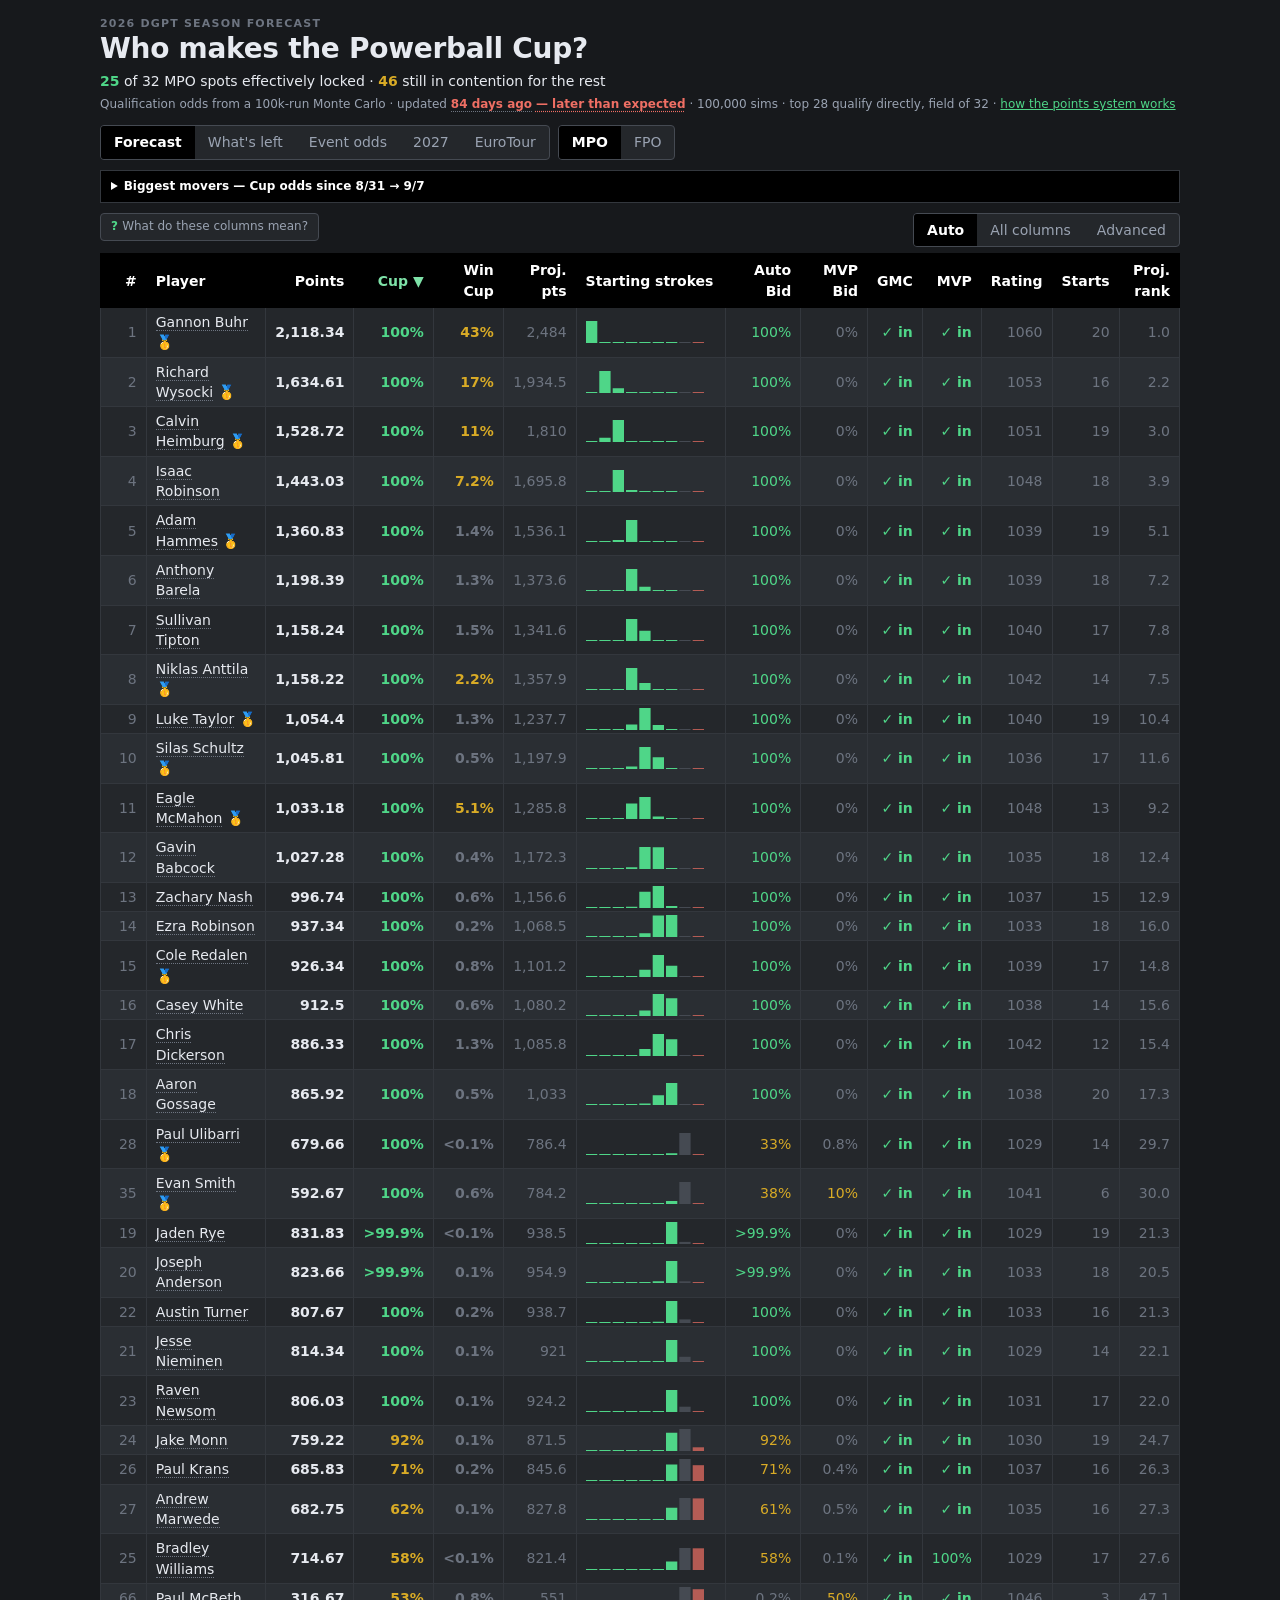
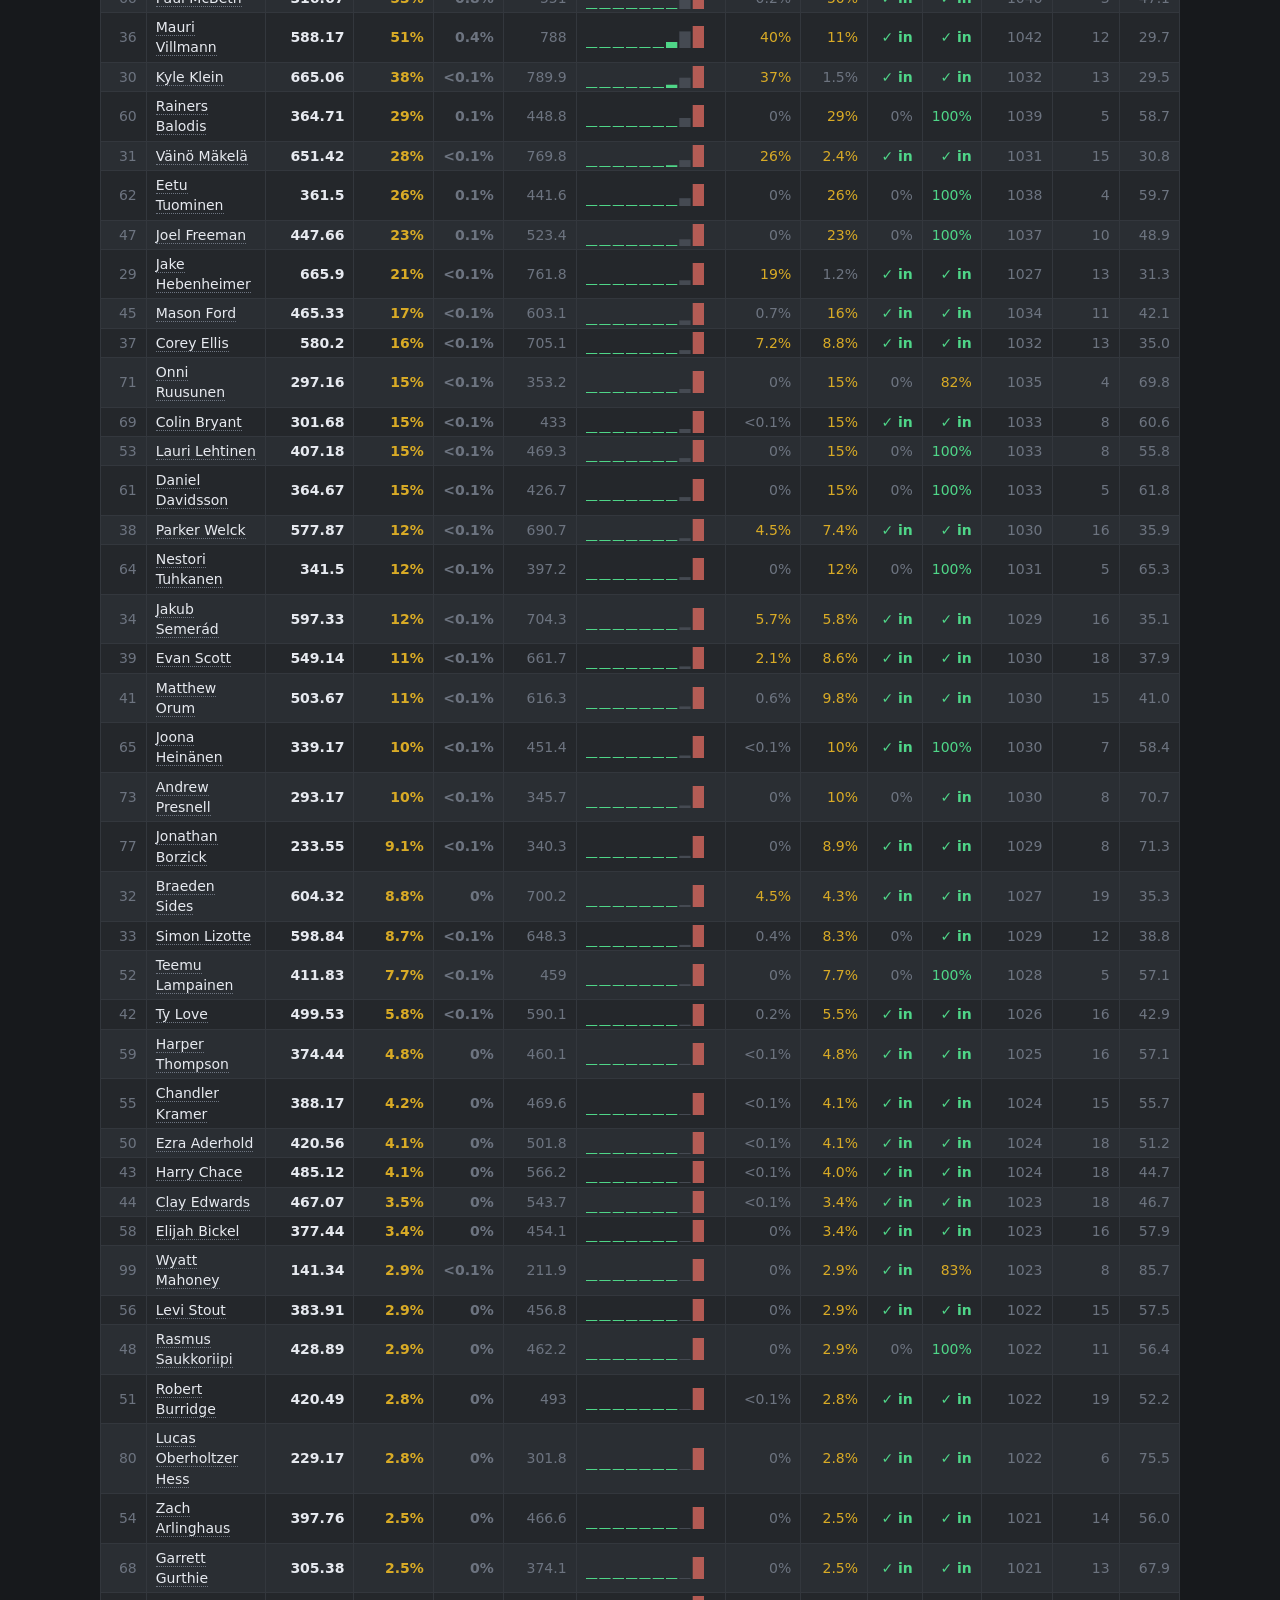
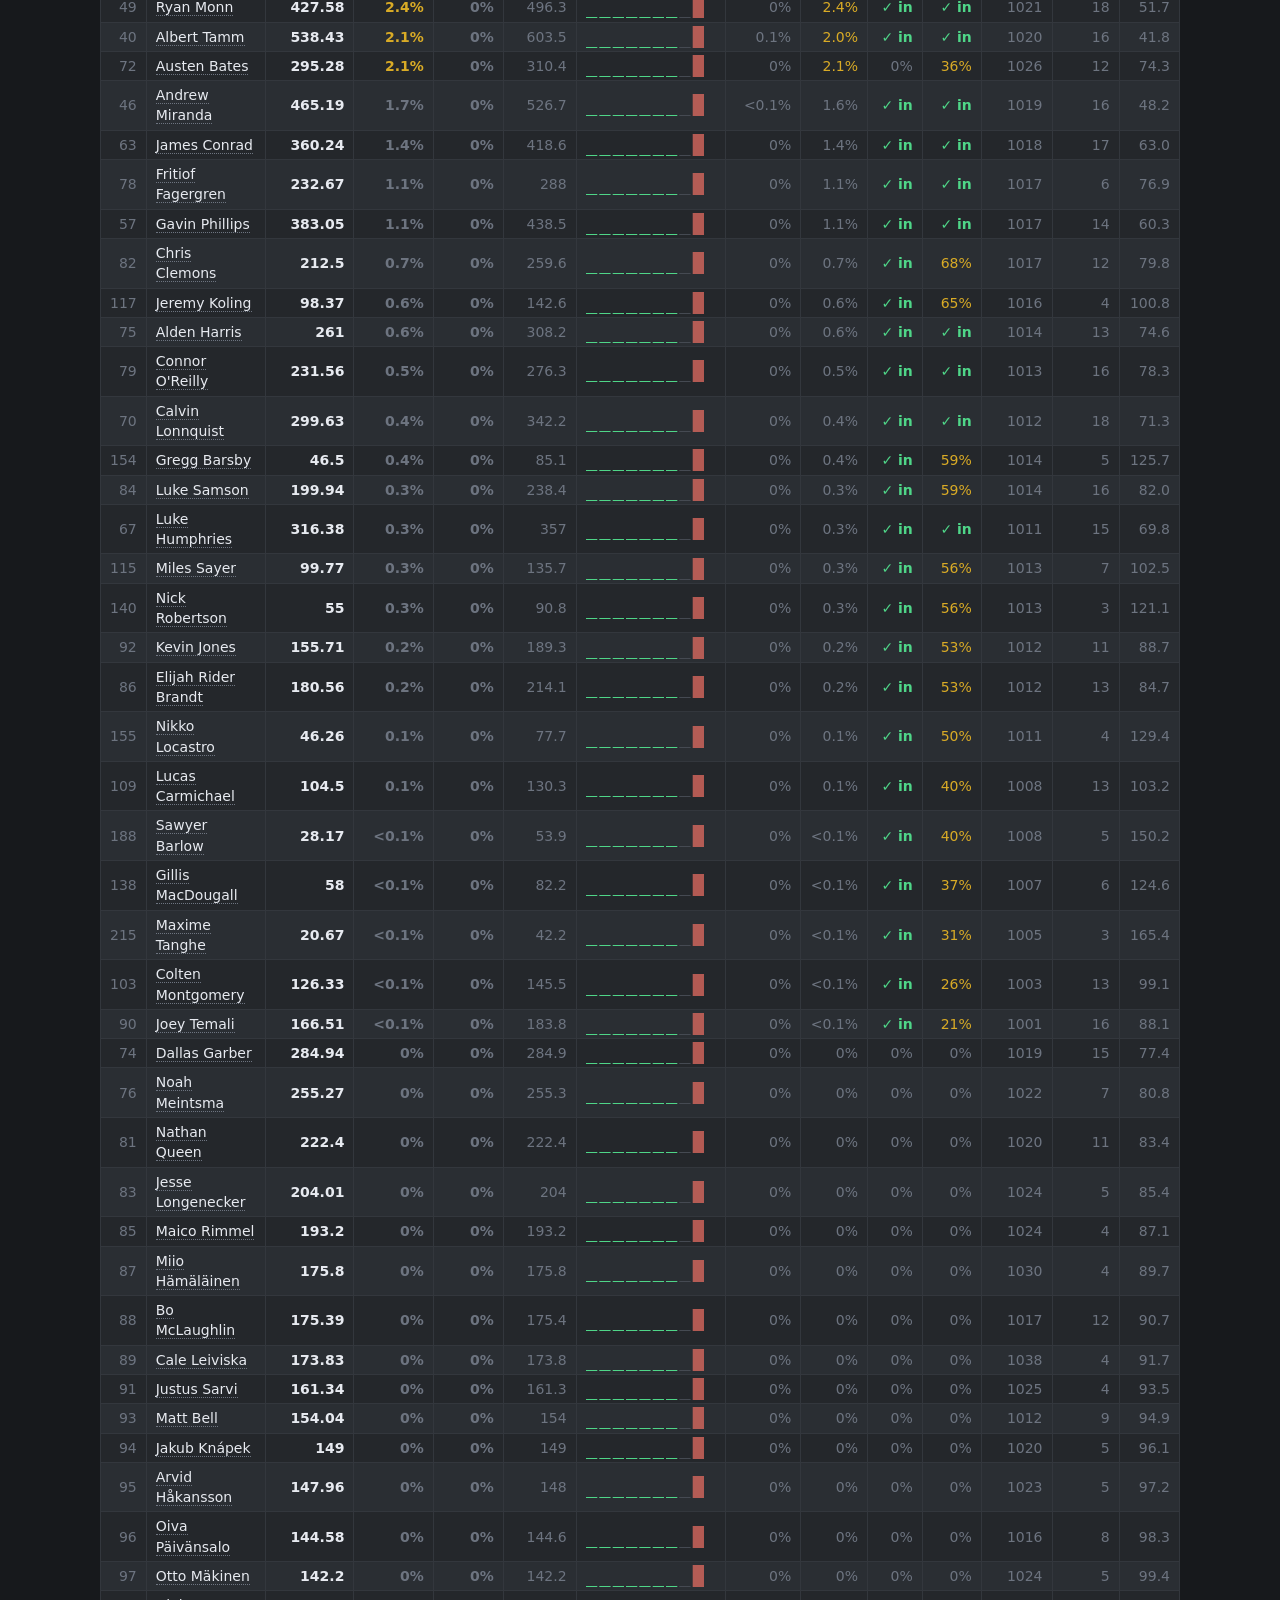
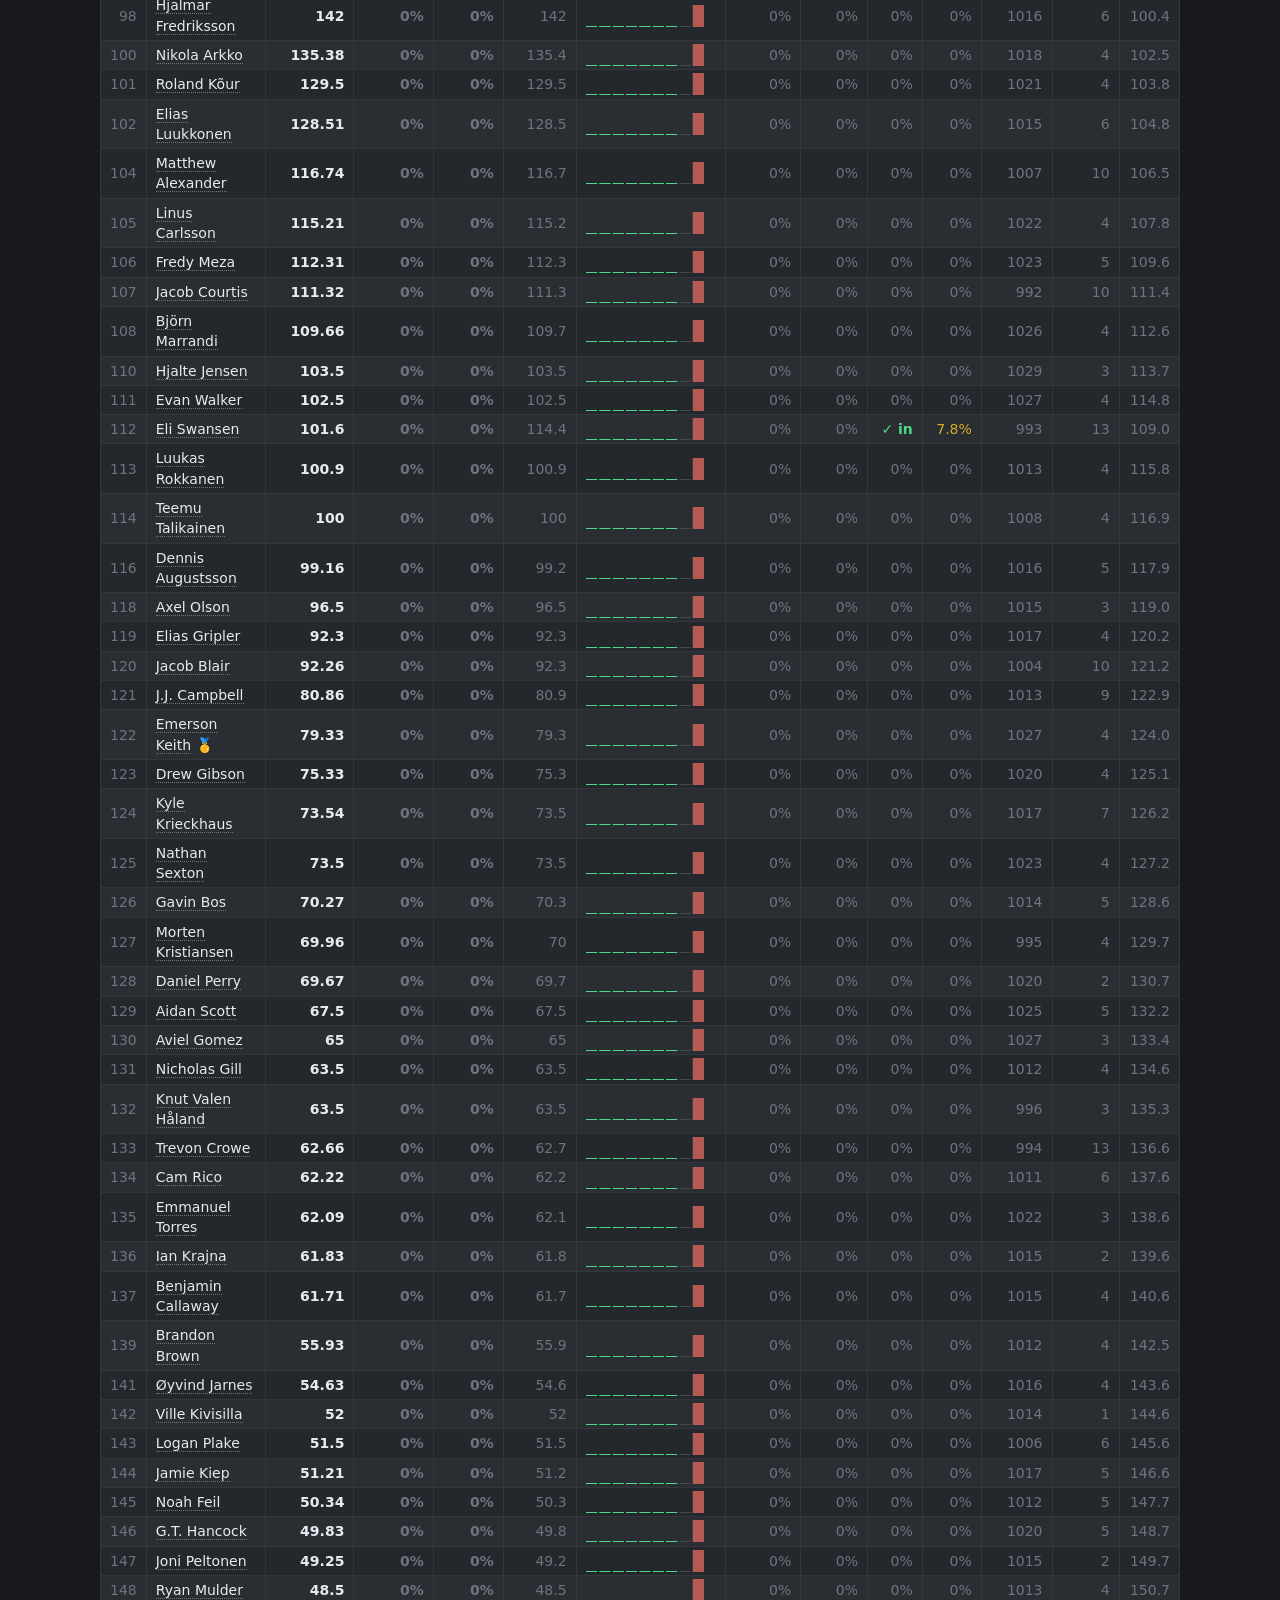
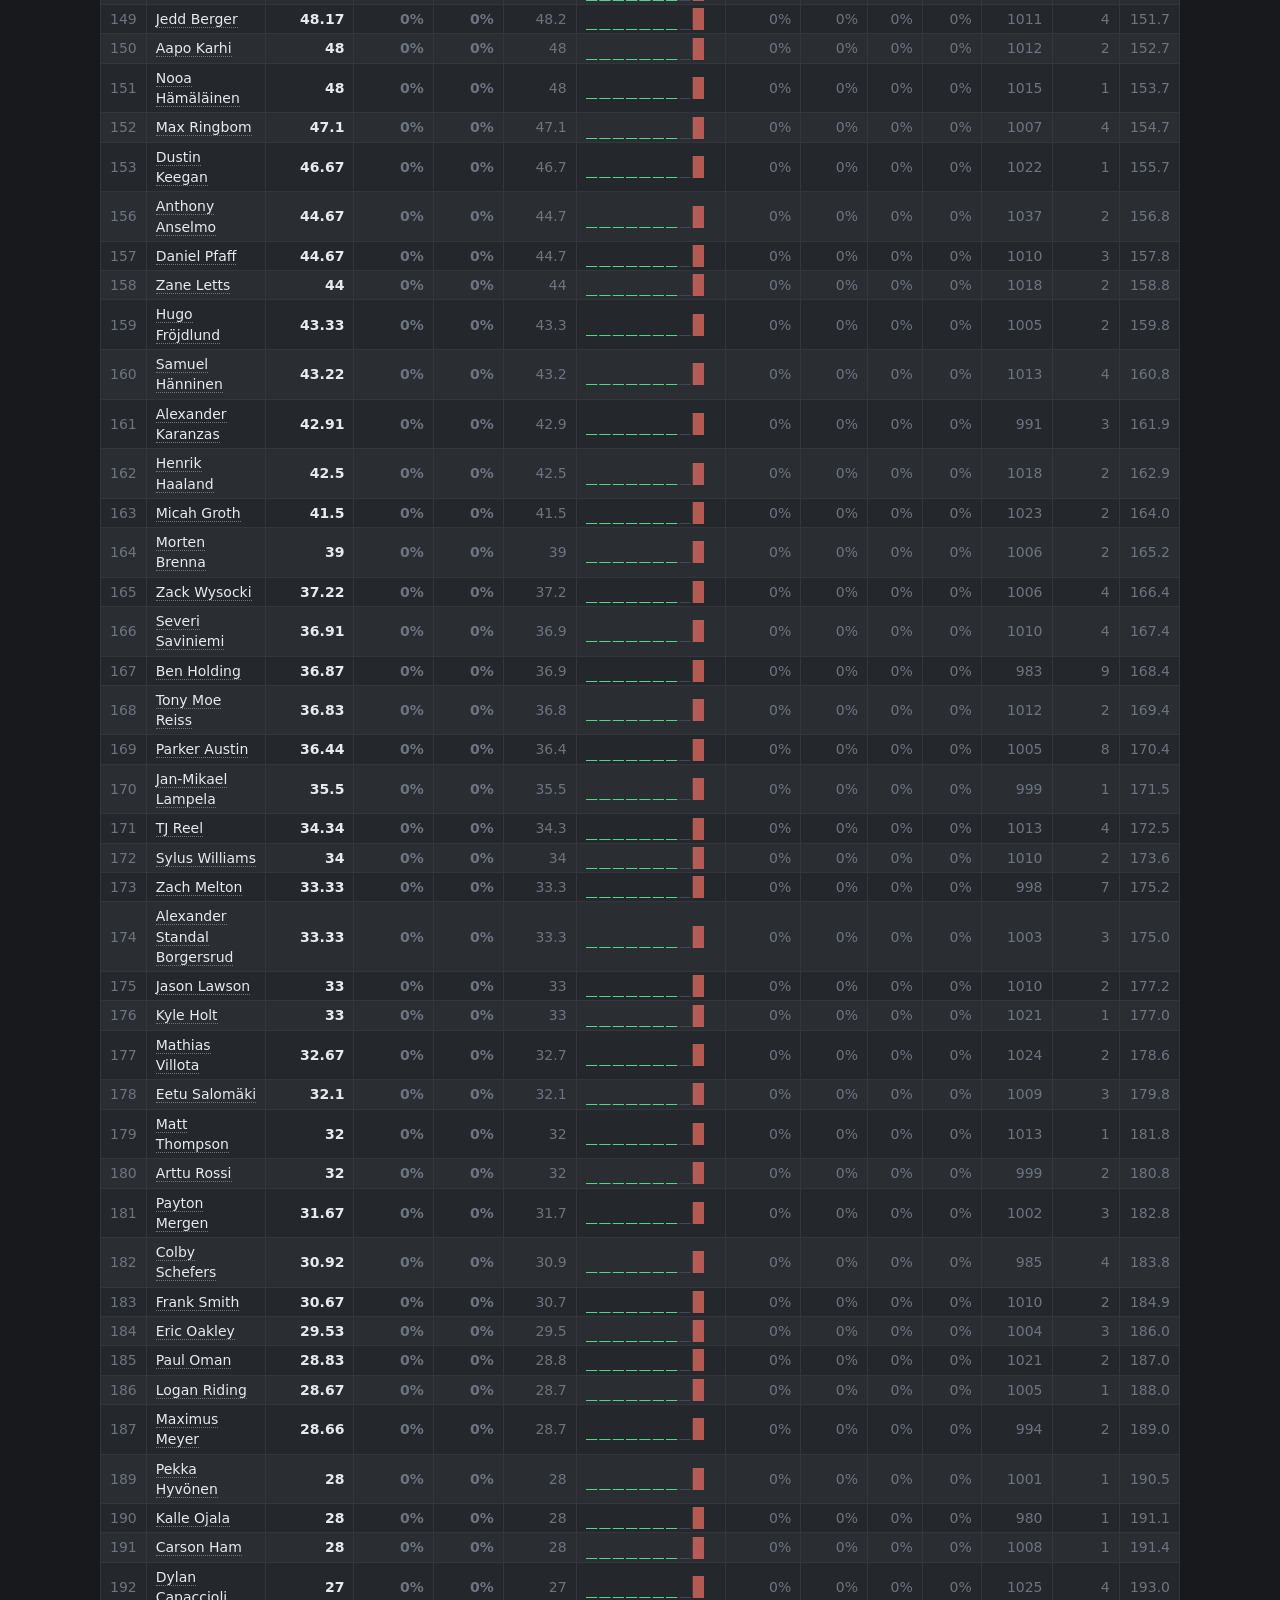
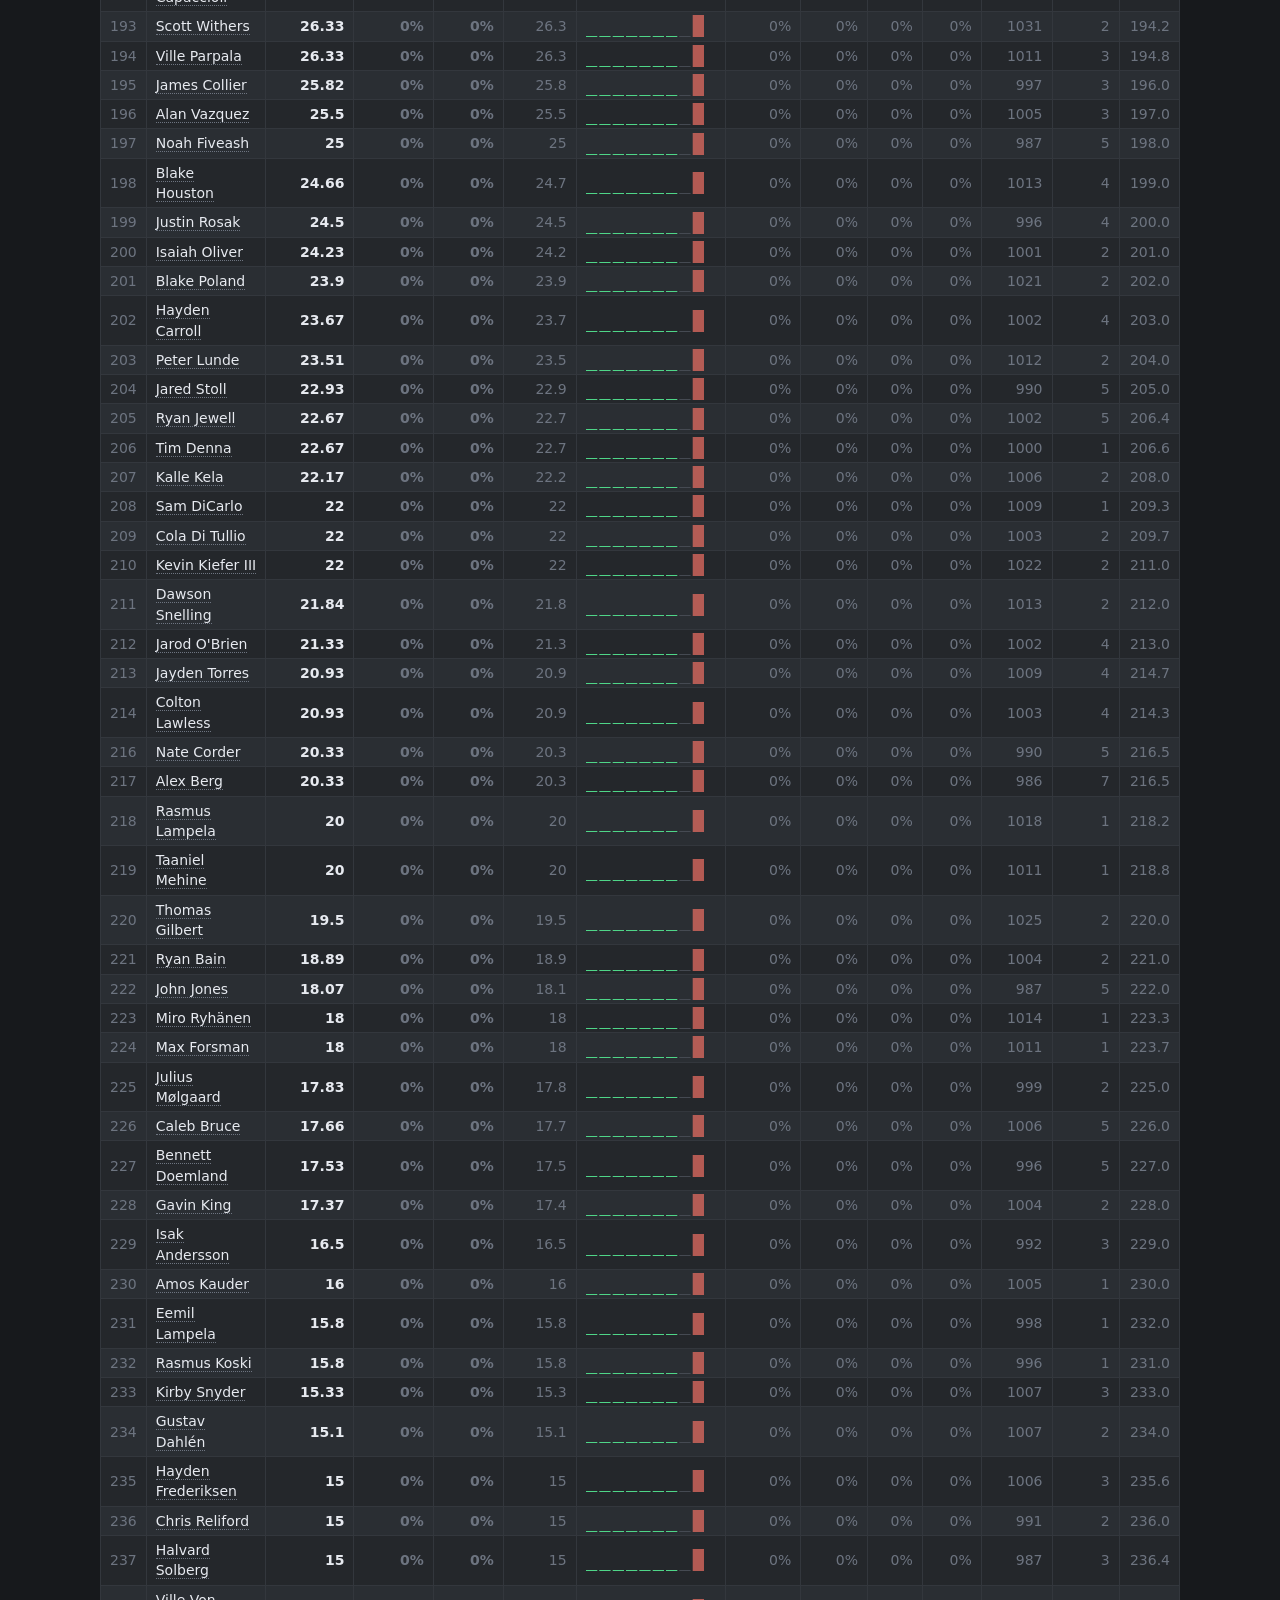
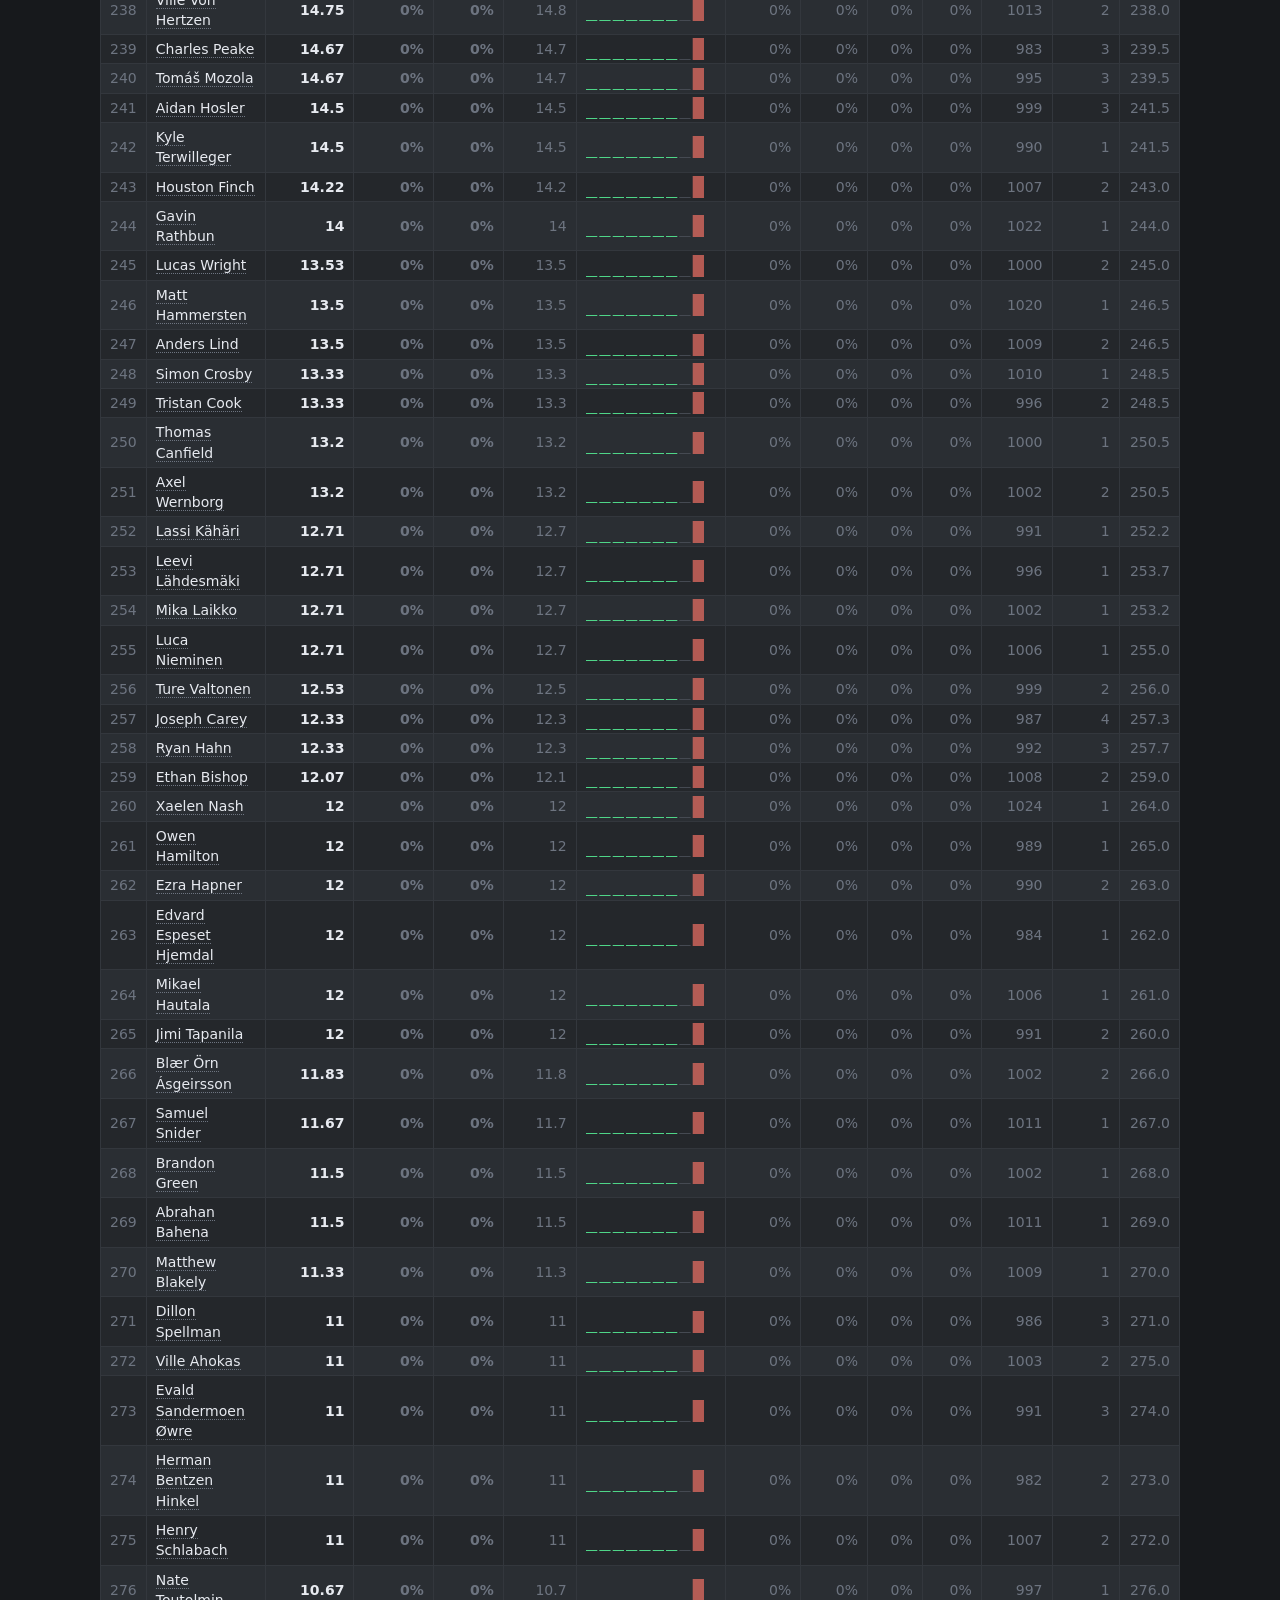
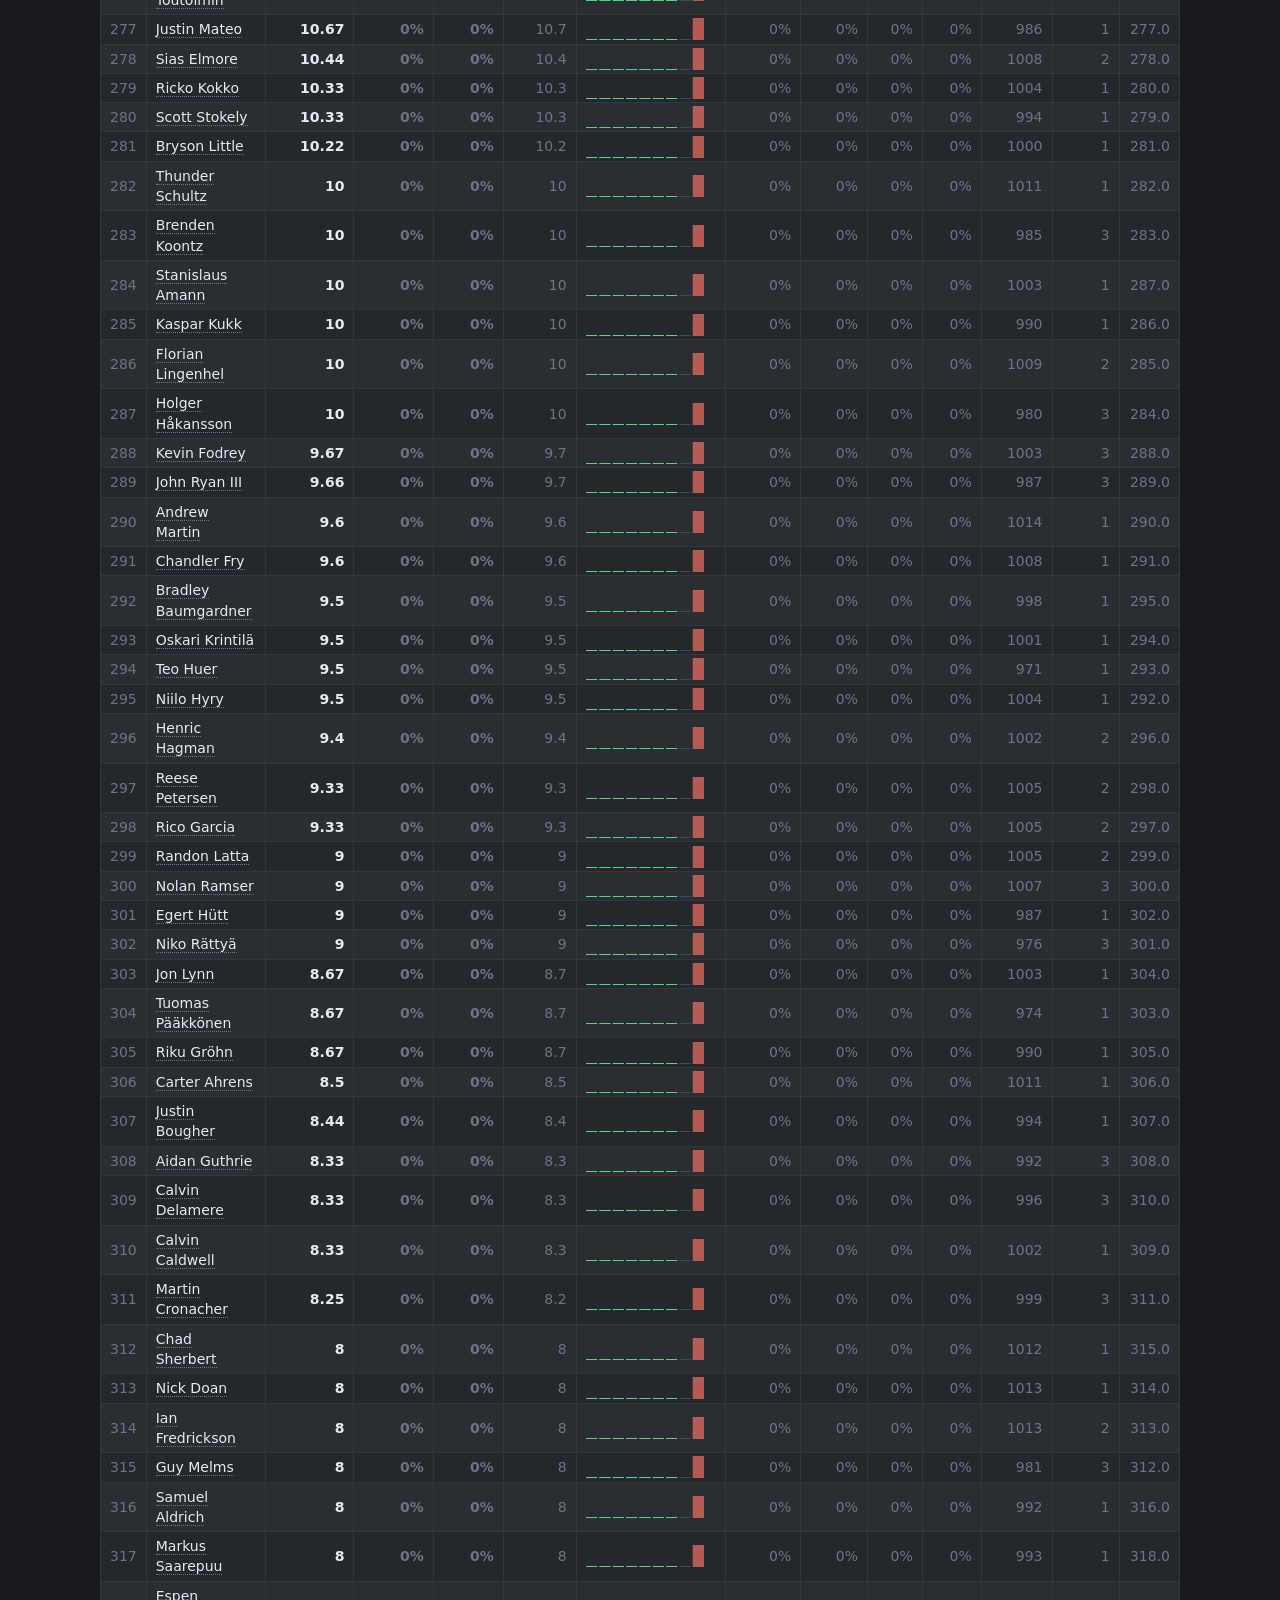
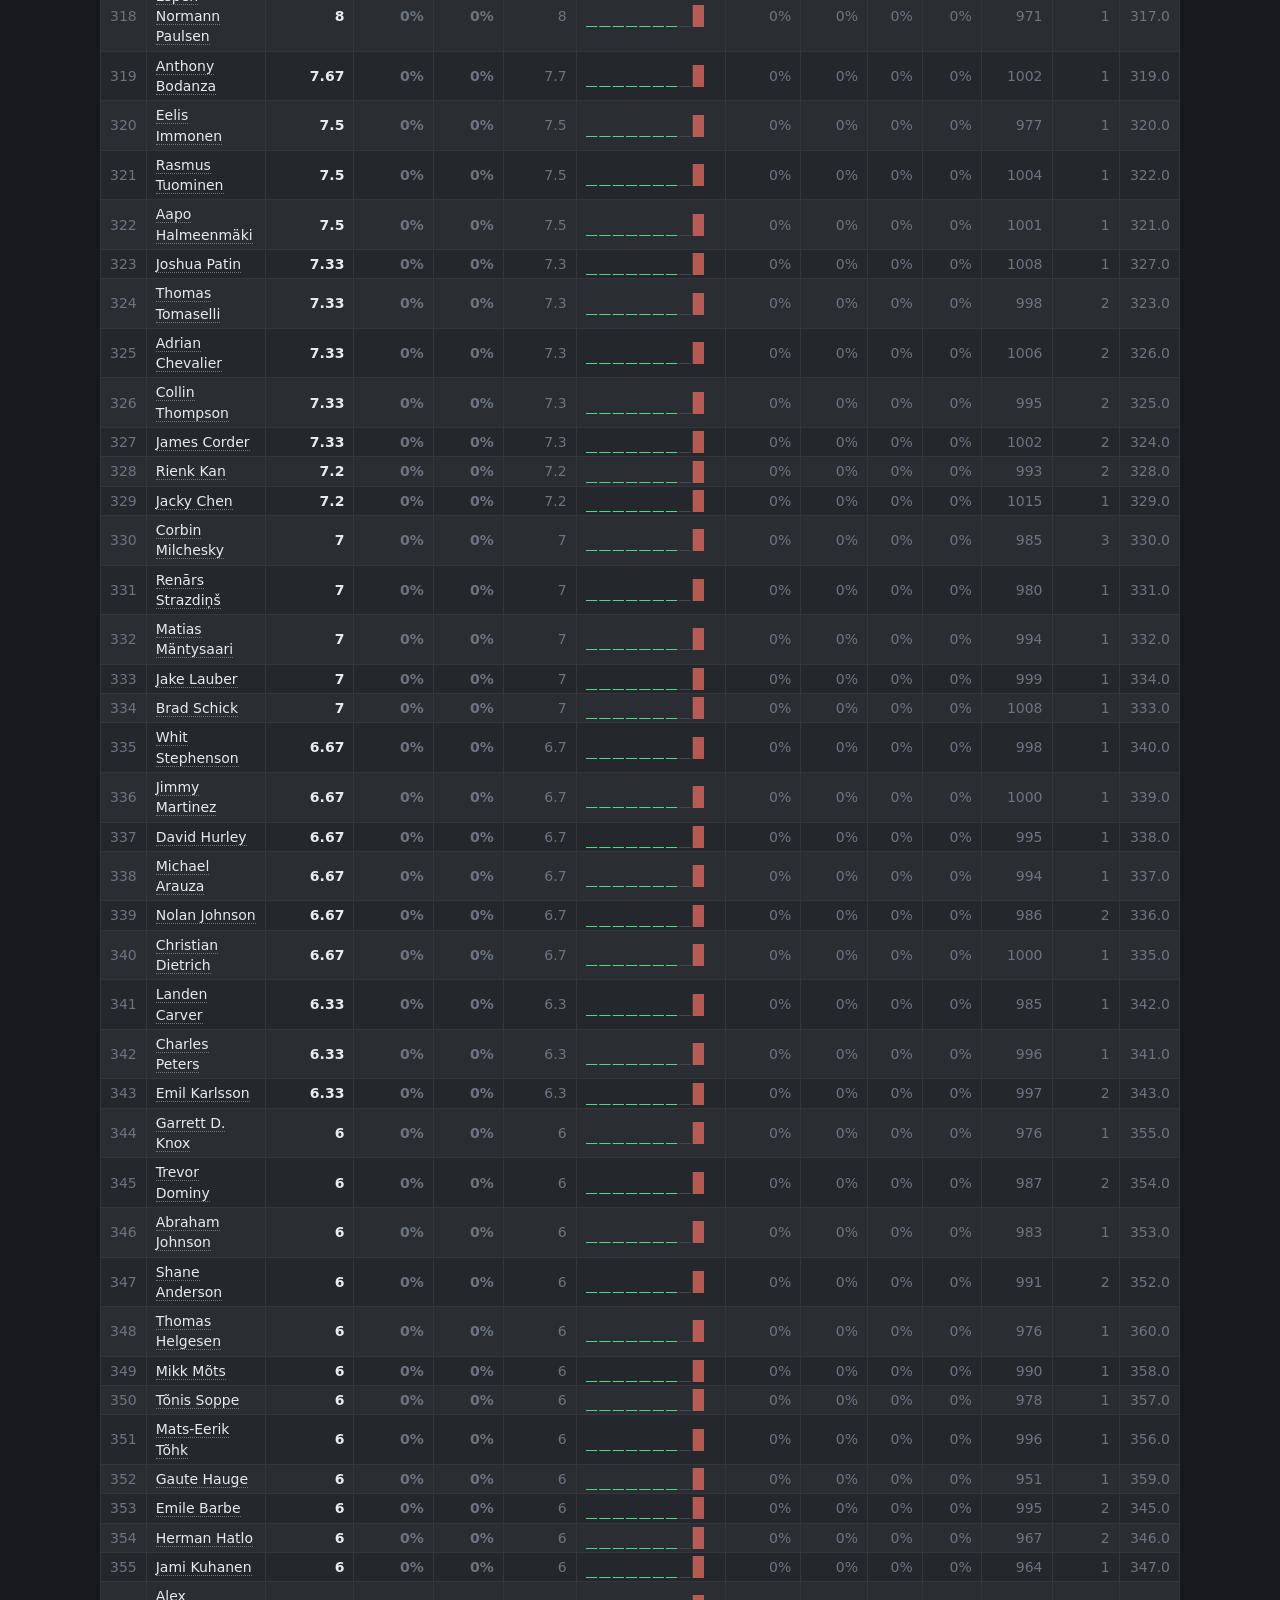
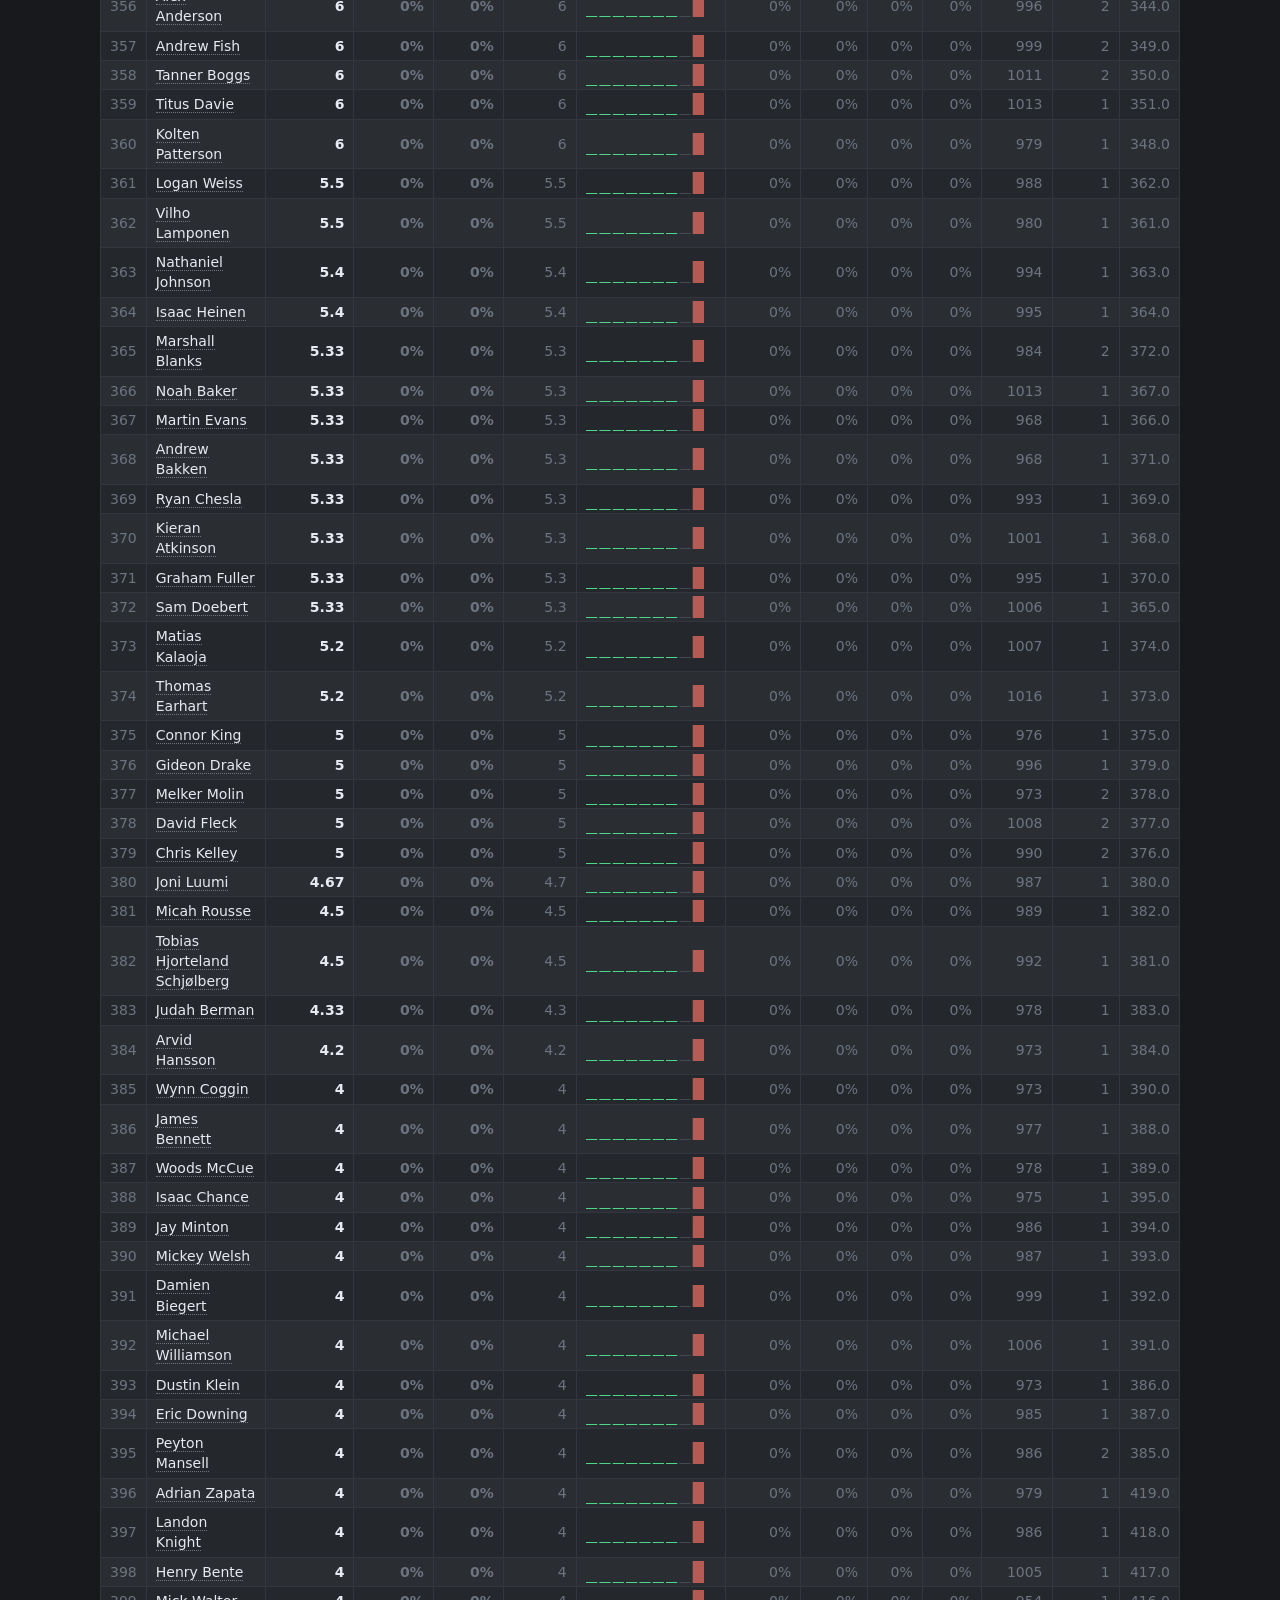
==== docs/index.html @ 2e8f2cbc "Publish site (2026-09-12 14:01Z)" ====
<!doctype html>
<html lang="en">
<head>
<meta charset="utf-8">
<meta name="viewport" content="width=device-width, initial-scale=1">
<title>DGPT Standings Forecast</title>
<meta name="description" content="Powerball Cup qualification odds for every DGPT player — a 100,000-run Monte Carlo of the 2026 World Standings, updated live during events.">
<meta property="og:type" content="website">
<meta property="og:title" content="DGPT Standings Forecast">
<meta property="og:description" content="Who makes the Powerball Cup? Live qualification odds for every DGPT player, from a 100,000-run simulation of the 2026 season.">
<meta property="og:url" content="https://dgoodenough.github.io/discgolf/">
<meta property="og:image" content="https://dgoodenough.github.io/discgolf/card.png">
<meta name="twitter:card" content="summary_large_image">
<meta name="twitter:title" content="DGPT Standings Forecast">
<meta name="twitter:description" content="Who makes the Powerball Cup? Live qualification odds for every DGPT player.">
<meta name="twitter:image" content="https://dgoodenough.github.io/discgolf/card.png">
<link rel="stylesheet" href="tokens.css">
<link rel="stylesheet" href="style.css">
<script data-goatcounter="https://dgoodenough.goatcounter.com/count"
        async src="//gc.zgo.at/count.js"></script>
</head>
<body class="ledger">
<div id="app">
  <header id="top">
    <div class="title">
      <p class="kicker" id="kicker">2026 DGPT Season Forecast</p>
      <h1 id="headline">Who makes the Powerball Cup?</h1>
      <p id="stakes-line" class="stakes"></p>
      <p class="sub"><span id="sub-lede">Qualification odds from a 100k-run Monte Carlo</span> ·
        <span id="meta-line"></span> ·
        <a id="how-link" href="how-it-works.html">how the points system works</a></p>
      <p id="live-note" hidden></p>
    </div>
    <div class="controls">
      <div class="seg" id="view-seg">
        <button data-view="forecast" class="active">Forecast</button>
        <button data-view="possible">What's left</button>
        <button data-view="race">Event odds</button>
        <button data-view="next">2027</button>
        <button data-view="euro">EuroTour</button>
      </div>
      <div class="seg" id="division-seg">
        <button data-div="mpo" class="active">MPO</button>
        <button data-div="fpo">FPO</button>
      </div>
    </div>
  </header>

  <main id="main">
    <section id="view-forecast"></section>
    <section id="view-possible" hidden></section>
    <section id="view-race" hidden></section>
    <section id="view-next" hidden></section>
    <section id="view-euro" hidden></section>
  </main>

  <footer>
    <p id="pdga-attribution">Event and player data © 2026 <a href="https://www.pdga.com">PDGA</a> ·
      PDGA Authorized Developer</p>
    <p>Points engine validated exactly against official StatMando standings ·
      <a href="how-it-works.html">how it works & changelog</a> ·
      <a href="data/movers.xml">movers feed (RSS)</a> ·
      <a href="https://github.com/dgoodenough/discgolf">source & methodology</a></p>
  </footer>
</div>
<div id="spark-tip" hidden></div>
<script src="app.js"></script>
</body>
</html>
---- docs/tokens.css ----
/* ============================================================================
   LEDGER — design tokens + core components
   dgoodenough's portfolio style. Greyscale carries structure; color carries
   meaning: green = positive/have/happened · red = negative/missing/never ·
   yellow = pending/upcoming. Excel heritage, 538 numerals, McMaster speed.

   DARK is the default. A "newsprint" light variant ships as .ledger-light
   (and is forced in print) for paper-adjacent projects: checklists, reports.

   Vendor this file per project (pin a copy); source of truth:
   https://github.com/dgoodenough/style
   ========================================================================== */

:root {
  /* ---- greyscale (structure) — dark ---- */
  --paper: #24272b;        /* the data sheet: tables, cards, inputs */
  --paper-2: #2a2e33;      /* zebra rows, subtle wells */
  --chrome: #17191c;       /* app background around the data */
  --chrome-2: #1f2226;     /* control panels / pickers (lighter chrome) */
  --grid: #33373d;         /* hairline gridlines */
  --grid-strong: #454a52;  /* emphasized rules / control borders */
  --ink: #e7eaf0;          /* primary text */
  --ink-2: #9aa3b2;        /* secondary text */
  --ink-3: #6d7480;        /* hints, captions */
  --band: #000000;         /* header band background (Excel black header) */
  --band-ink: #ffffff;     /* text on a band */

  /* ---- semantic accents (meaning) — solid / dark-fill pairs ---- */
  --pos: #4fd688;          /* green: positive / have / happened */
  --pos-fill: #1d3a2a;
  --neg: #ef6f64;          /* red: negative / missing / never */
  --neg-fill: #46211e;
  --pend: #d9ab26;         /* yellow: pending / upcoming */
  --pend-fill: #3d3416;
  --pend-solid: #d9ab26;   /* yellow as a block colour (cells, swatches) */
  --accent: var(--pos);    /* green is THE interactive colour */

  /* variants for use on a black band */
  --pos-on-band: #7ee2a8;
  --neg-on-band: #ff8f85;
  --pend-on-band: #ffd21e;

  /* text on a pale/dark semantic fill */
  --pos-fill-ink: #9fe8bf;
  --neg-fill-ink: #f5a9a2;
  --pend-fill-ink: #e8cf7a;

  /* ---- type ---- */
  --font: system-ui, "Segoe UI", Roboto, "Helvetica Neue", Arial, sans-serif;
  --fs-body: 14px;
  --fs-small: 12px;
  --fs-caption: 11px;
  --fs-stat: 2.5rem;       /* 538-style headline number */

  /* ---- density ---- */
  --pad: 6px;              /* base cell padding */
  --pad-2: 10px;           /* section padding */
  --radius: 4px;           /* maximum rounding anywhere */
}

/* ---- newsprint light variant (print-adjacent projects) --------------------
   Apply class="ledger ledger-light" — nothing brighter than off-white. */
.ledger-light {
  --paper: #edebe4;
  --paper-2: #e2dfd7;
  --chrome: #c6c3bc;
  --chrome-2: #d6d3cb;
  --grid: #b3b0a8;
  --grid-strong: #97948c;
  --ink: #26241f;
  --ink-2: #5d5a53;
  --ink-3: #85827a;
  --band: #171614;
  --band-ink: #f2f0ea;
  --pos: #0f7040;
  --pos-fill: #d3e6da;
  --neg: #b3362c;
  --neg-fill: #f0d9d5;
  --pend: #8a6d00;
  --pend-fill: #efe6c0;
  --pend-solid: #e3b93a;
  --pos-fill-ink: #0b5c30;
  --neg-fill-ink: #8e2b23;
  --pend-fill-ink: #6e5800;
}

/* ---- base ---------------------------------------------------------------- */
.ledger, body.ledger {
  background: var(--chrome);
  color: var(--ink);
  font-family: var(--font);
  font-size: var(--fs-body);
  line-height: 1.45;
}
.ledger a { color: var(--accent); text-decoration-thickness: 1px; }
.ledger a:hover { color: var(--ink); }
.num, .ledger td.num, .ledger .stat { font-variant-numeric: tabular-nums; }

/* ---- header band (Excel black header) ------------------------------------ */
.band {
  background: var(--band);
  color: var(--band-ink);
  padding: var(--pad) var(--pad-2);
  font-weight: 700;
}
.band .dim { color: #b9bcbf; font-weight: 400; }

/* ---- stat (538 headline number) ------------------------------------------ */
.stat { font-size: var(--fs-stat); font-weight: 800; line-height: 1; letter-spacing: -0.5px; }
.stat.pos { color: var(--pos); }
.stat.neg { color: var(--neg); }
.stat-label { font-size: var(--fs-small); color: var(--ink-2); }

/* ---- ledger table (the first-class citizen) ------------------------------ */
.table-ledger { border-collapse: collapse; font-size: var(--fs-body); background: var(--paper); }
.table-ledger th {
  background: var(--band); color: var(--band-ink);
  font-weight: 700; text-align: left; padding: var(--pad) 9px;
  border: 1px solid var(--band);
}
.table-ledger td { padding: 4px 9px; border: 1px solid var(--grid); }
.table-ledger tr:nth-child(even) td { background: var(--paper-2); }
.table-ledger td.num, .table-ledger th.num { text-align: right; font-variant-numeric: tabular-nums; }
/* conditional-formatting fills */
.table-ledger td.pos, .pos-fill { background: var(--pos-fill) !important; color: var(--pos-fill-ink); }
.table-ledger td.neg, .neg-fill { background: var(--neg-fill) !important; color: var(--neg-fill-ink); }
.table-ledger td.pend, .pend-fill { background: var(--pend-fill) !important; color: var(--pend-fill-ink); }

/* ---- controls ------------------------------------------------------------ */
.btn {
  font: inherit; color: var(--ink); background: var(--paper);
  border: 1px solid var(--grid-strong); border-radius: var(--radius);
  padding: 5px 12px; cursor: pointer;
}
.btn:hover { border-color: var(--ink-2); }
.btn.primary { background: var(--pos); border-color: var(--pos); color: #06231a; font-weight: 600; }
.btn.primary:hover { filter: brightness(1.08); }
.chip {
  display: inline-block; font-size: var(--fs-caption); border: 1px solid var(--grid-strong);
  border-radius: var(--radius); padding: 1px 7px; color: var(--ink-2); background: var(--paper);
}
.ledger input[type="search"], .ledger input[type="text"], .ledger select {
  font: inherit; color: var(--ink); background: var(--paper);
  border: 1px solid var(--grid-strong); border-radius: var(--radius); padding: 5px 8px;
}
.ledger input[type="checkbox"], .ledger input[type="range"] { accent-color: var(--pos); }

/* ---- inline data bar ------------------------------------------------------ */
.bar { height: 8px; background: var(--paper-2); border: 1px solid var(--grid); overflow: hidden; }
.bar > span { display: block; height: 100%; background: var(--pos); }

/* ---- print: always newsprint --------------------------------------------- */
@media print {
  :root {
    --paper: #ffffff; --paper-2: #f2f0ea; --chrome: #ffffff; --chrome-2: #ffffff;
    --grid: #b3b0a8; --grid-strong: #97948c;
    --ink: #000000; --ink-2: #444440; --ink-3: #6b6862;
    --band: #000000; --band-ink: #ffffff;
    --pos: #0f7040; --pos-fill: #d3e6da; --neg: #b3362c; --neg-fill: #f0d9d5;
    --pend: #8a6d00; --pend-fill: #efe6c0;
    --pos-fill-ink: #0b5c30; --neg-fill-ink: #8e2b23; --pend-fill-ink: #6e5800;
  }
  .ledger { font-size: 9pt; }
  .band, .table-ledger th { -webkit-print-color-adjust: exact; print-color-adjust: exact; }
}
---- docs/style.css ----
/* App layer on top of the vendored Ledger tokens (tokens.css, pinned from
   github.com/dgoodenough/style). Layout + app-specific components only —
   colors and type come from the tokens. */

html, body { margin: 0; }
#app { max-width: 1080px; margin: 0 auto; padding: 0 16px 32px; }

/* header */
#top { display: flex; flex-wrap: wrap; gap: 12px; align-items: flex-end; justify-content: space-between; padding: 16px 0 10px; }
#top .kicker { margin: 0 0 2px; color: var(--ink-3); font-size: var(--fs-caption); text-transform: uppercase; letter-spacing: 1.2px; font-weight: 700; }
#top h1 { margin: 0; font-size: 1.75rem; line-height: 1.1; letter-spacing: -.3px; }
#top .stakes { margin: 6px 0 0; font-size: var(--fs-body); color: var(--ink); font-variant-numeric: tabular-nums; }
#top .stakes b { font-weight: 700; }
#top .stakes .lk { color: var(--pos); }   /* locked in = have (green) */
#top .stakes .al { color: var(--pend); }  /* still contested = pending (yellow) */
#top .sub { margin: 5px 0 0; color: var(--ink-2); font-size: var(--fs-small); }
#live-note { margin: 5px 0 0; font-size: var(--fs-small); font-weight: 600; color: var(--neg); }
/* last-update age: dotted underline marks it as hoverable for the exact time,
   and it turns warning-coloured when the publish is later than the pipeline's
   own cadence should allow */
#updated-at { border-bottom: 1px dotted var(--ink-3); cursor: help; font-variant-numeric: tabular-nums; }
#updated-at.stale, .stale-flag { color: var(--neg); font-weight: 600; }
.stale-flag { cursor: help; }

/* pulsing "live" dot + badge */
.live-dot { display: inline-block; width: 8px; height: 8px; border-radius: 50%; background: var(--neg); vertical-align: middle; margin-right: 5px; animation: live-pulse 1.4s ease-in-out infinite; }
.live-badge { display: inline-block; font-size: var(--fs-caption); color: var(--neg); font-weight: 600; text-transform: uppercase; letter-spacing: .4px; }
.live-badge .live-dot { width: 6px; height: 6px; margin-right: 3px; }
@keyframes live-pulse { 0%, 100% { opacity: 1; } 50% { opacity: .3; } }
.controls { display: flex; gap: 8px; }

/* segmented control (band = active, per Ledger greyscale-structure rule) */
.seg { display: flex; border: 1px solid var(--grid-strong); border-radius: var(--radius); overflow: hidden; background: var(--paper); }
.seg button { font: inherit; padding: 6px 13px; background: none; border: none; color: var(--ink-2); cursor: pointer; }
.seg button.active { background: var(--band); color: var(--band-ink); font-weight: 700; }

/* tables */
/* guide on the left, column-mode control on the right; they stack rather than
   crush each other once the guide's summary no longer fits beside the seg */
.table-tools {
  display: flex; justify-content: space-between; align-items: flex-start;
  gap: 8px; flex-wrap: wrap; margin: 2px 0 6px;
}
.table-tools > .colguide { flex: 1 1 auto; }
.table-tools > .seg { flex: 0 0 auto; }
/* open, the guide takes the full row so its definitions get the whole width */
.table-tools > .colguide[open] { flex-basis: 100%; order: 1; }
.table-tools .btn { font-size: var(--fs-small); padding: 4px 10px; }
/* overflow-x:visible in the default view keeps the page as the scroll context
   so the header can stick; only the "all columns" view scrolls horizontally */
.table-wrap { overflow-x: visible; }
.table-ledger { width: 100%; }
.table-ledger th { position: sticky; top: 0; z-index: 2; }

/* Responsive columns: hide low-priority tiers as the window narrows.
   Order of importance is #, Player, Points, Cup (core, never hidden) →
   Proj.pts + sparkline (t1) → Auto Bid + MVP Bid (t2) → GMC + MVP (t3) →
   Rating + Starts + Proj.rank (t4). "All columns" overrides every hide.
   Viewport (not container) queries so no scroll-container ancestor breaks
   the sticky header. */
@media (max-width: 940px) { .t4 { display: none; } }
@media (max-width: 790px) { .t3 { display: none; } }
@media (max-width: 690px) { .t2 { display: none; } }
@media (max-width: 560px) { .t1 { display: none; } }
/* All/Advanced: break out of the content column to the full viewport so the
   wide table uses the whole screen before it needs to scroll (the movers box
   and header stay at content width) */
.table-wrap.cols-all {
  overflow-x: auto;
  width: calc(100vw - 32px);
  margin-left: calc(50% - 50vw + 16px);
}
.table-wrap.cols-all .t1, .table-wrap.cols-all .t2,
.table-wrap.cols-all .t3, .table-wrap.cols-all .t4 { display: table-cell; }
/* let the table exceed the wrap so it scrolls (don't cram) */
.table-wrap.cols-all .table-ledger { width: auto; min-width: 100%; }
th.sortable { cursor: pointer; user-select: none; }
th.sortable:hover { color: var(--pend-on-band, #ffd21e); }
th.sorted { color: var(--pos-on-band, #7ee2a8); }
tbody tr.expandable { cursor: pointer; }
/* the row is the site's primary control; it is now keyboard-operable, so it
   needs a focus ring. Inset, because an outline drawn outside a table row is
   clipped by the neighbouring cells in several browsers. */
tbody tr.expandable:focus-visible { outline: 2px solid var(--pos); outline-offset: -2px; }
tbody tr.expandable:hover td { background: var(--pos-fill); }
tbody tr.detail > td { background: var(--chrome-2, var(--paper-2)) !important; padding: var(--pad-2) 14px 14px; }
.dim { color: var(--ink-3); }

/* Ledger conditional formatting for the probability columns.
   tokens.css defines .pos/.pend only as td *fills*, and probClass puts the
   class on the number rather than the cell — so until this rule the green and
   yellow the function promises never rendered anywhere, and the columns read
   as flat ink with only the long shots dimmed.

   Colouring the number rather than filling the cell is deliberate: five
   adjacent filled columns is a wall of green, and a filled cell also swallows
   the row-hover fill (tr.expandable:hover), which is the table's main
   affordance for "click me". Both hues clear 5.7:1 against the paper and the
   hover fill alike, in dark, newsprint, and print. */
.table-ledger td .pos { color: var(--pos); }
.table-ledger td .pend { color: var(--pend); }

/* PDGA-required player/event links: quiet in the tables, obvious on hover */
a.plink { color: inherit; text-decoration: none; border-bottom: 1px dotted var(--ink-3); }
a.plink:hover { color: var(--accent); border-bottom-color: var(--accent); }

/* in-row sparkline of the finishing-position distribution (3 SVG paths) */
/* nationality flag column (advanced view): narrow, centered */
th[data-key="country"], td.flagcell { width: 34px; text-align: center; }
.flag { font-size: 1.05rem; line-height: 1; }

td.sparkcell { width: 130px; padding-top: 3px; padding-bottom: 3px; }
.spark, .sspark { height: 22px; width: 120px; cursor: crosshair; }
.spark svg, .sspark svg { width: 100%; height: 100%; display: block; }
/* .spark: in the cut / beyond it / that place or worse.
   .sspark: starts under par / starts at even / misses the Cup. */
.sp-in { fill: var(--pos); }
.sp-out { fill: var(--grid-strong); }
.sp-over { fill: var(--neg); opacity: .7; }

/* floating tooltip (immediate, no native-title delay) */
#spark-tip {
  position: fixed; z-index: 50; pointer-events: none;
  background: var(--band); color: var(--band-ink); font-variant-numeric: tabular-nums;
  font-size: var(--fs-caption); padding: 3px 8px; border-radius: var(--radius);
  border: 1px solid var(--grid-strong);
  /* `pre-line`, not `pre`: the event-odds board is a multi-line standings list
     and keeps its newlines, but this element now also carries the column
     definitions that used to sit in `title` attributes — full sentences, which
     with `pre` ran off the side of a phone instead of wrapping. */
  white-space: pre-line;
  max-width: min(340px, calc(100vw - 24px));
  line-height: 1.4;
}

/* ---- tap-to-reveal (see app.js, "readouts that work without a mouse") ----
   `touch-action: pan-y` is what lets a finger scrub a chart at all: the
   browser keeps vertical page scrolling and hands us the horizontal drags,
   which is the axis every chart here reads along. Without it the page just
   scrolls and no readout is ever reachable on a phone. */
.probe { touch-action: pan-y; }

/* One affordance for everything carrying an explanation, so the pattern is
   learned once. Table *cells* opt out — underlining a whole cell reads as an
   error rather than an invitation — as does the doors bar, which is a drawing. */
[data-tip] { cursor: help; }
/* text marks take the dotted rule; the emoji ones do not — an underline under
   a medal glyph reads as a rendering fault, not an invitation */
th[data-tip], .note-flag, .side-door, .chip[data-tip],
.stale-flag, .exact-odds [data-tip] {
  text-decoration: underline dotted currentColor;
  text-underline-offset: 3px;
}
.medal, .win-medal { text-decoration: none; }
td[data-tip], .doorbar[data-tip] { text-decoration: none; }

/* unrounded odds, at the head of an expanded row */
.exact-odds {
  margin: 0 0 10px; font-size: var(--fs-small); color: var(--ink-2);
  font-variant-numeric: tabular-nums;
}
.exact-odds b { color: var(--ink); font-weight: 700; }
.exact-odds .dim { margin-left: 6px; }

/* ---- column guide -------------------------------------------------------
   The definitions live in each column's `title`; this is the same copy in a
   form a phone can reach. `<details>` so it is keyboard- and screen-reader-
   operable without a line of script. */
.colguide { font-size: var(--fs-small); }
.colguide > summary {
  cursor: pointer; color: var(--ink-2); padding: 4px 10px;
  border: 1px solid var(--grid-strong); border-radius: var(--radius);
  background: var(--paper); display: inline-block; list-style: none;
}
.colguide > summary::-webkit-details-marker { display: none; }
.colguide > summary::before { content: "? "; color: var(--pos); font-weight: 700; }
.colguide > summary:hover { border-color: var(--ink-2); color: var(--ink); }
.colguide[open] > summary { color: var(--ink); border-color: var(--ink-2); }
.cg-body {
  margin-top: 8px; padding: 12px 14px; background: var(--chrome-2);
  border: 1px solid var(--grid); border-radius: var(--radius);
}
.cg-lede { margin: 0 0 10px; color: var(--ink-2); max-width: 70ch; }
.cg-dl { margin: 0; display: grid; gap: 7px 0; }
.cg-dl > div { display: grid; grid-template-columns: 132px minmax(0, 1fr); gap: 0 14px; }
.cg-dl dt { font-weight: 700; color: var(--ink); }
.cg-dl dd { margin: 0; color: var(--ink-2); }
.cg-band {
  margin: 14px 0 8px; font-size: var(--fs-caption); text-transform: uppercase;
  letter-spacing: 1px; color: var(--ink-3); font-weight: 700;
  border-top: 1px solid var(--grid); padding-top: 10px;
}
.cg-note { margin: 12px 0 0; color: var(--ink-3); }
@media (max-width: 620px) {
  .cg-dl > div { grid-template-columns: 1fr; gap: 1px 0; }
  .cg-body { padding: 10px 11px; }
}

/* expanded detail: two-column breakdown + big histogram */
.detail-grid { display: flex; gap: 18px; align-items: flex-start; flex-wrap: wrap; }
.detail-grid > div { flex: 1; min-width: 300px; max-width: 100%; overflow-x: auto; }
/* the 7-column what-if table scrolls inside its panel on phones */
.detail-grid > div:nth-child(2) .detail-tbl { min-width: 520px; }
@media (max-width: 700px) {
  /* cap the panels to the screen so their tables scroll internally instead
     of stretching the whole forecast table */
  .detail-grid > div { max-width: calc(100vw - 56px); }
}
.detail-tbl { margin-top: 4px; }
.detail-tbl th { position: static; font-size: var(--fs-caption); }
.detail-tbl td { font-size: var(--fs-small); }
tr.dropped td { color: var(--ink-3); text-decoration: line-through; text-decoration-color: var(--ink-3); }
.drop-tag { color: var(--ink-3); font-size: var(--fs-caption); text-decoration: none; display: inline-block; }
.drop-hi { color: var(--ink-2); font-weight: 600; }  /* high drop odds: still bold, but muted */
.keep-tag { color: var(--pos); font-size: var(--fs-caption); }
.detail-grid .band { font-size: var(--fs-caption); margin-bottom: 2px; }
/* placement shown after a single event's points — smaller, quieter */
.place { color: var(--ink-3); font-size: var(--fs-caption); }
.ev-date { color: var(--ink-3); font-size: var(--fs-caption); font-variant-numeric: tabular-nums; }
.note-flag { color: var(--pend); font-size: var(--fs-caption); cursor: help; }
.medal { cursor: help; }
.detail-tbl input[type="checkbox"] { width: 14px; height: 14px; vertical-align: middle; }
/* events the player isn't projected to attend: greyed until checked */
.detail-tbl tr.not-att td:not(:first-child) { color: var(--ink-3); }

/* inline what-if scenario readout */
.wf-scenario { display: flex; align-items: baseline; gap: 8px; margin-top: 8px; flex-wrap: wrap; }
.wf-scenario .stat { font-size: 1.5rem; }
.wf-scenario .stat.pos { color: var(--pos); }
.wf-scenario .stat.pend { color: var(--pend); }
.wf-scenario .stat.dim { color: var(--ink-3); }
.wf-swing { font-variant-numeric: tabular-nums; font-weight: 600; }
.wf-swing.pos { color: var(--pos); }
.wf-swing.neg { color: var(--neg); }
.wf-scenario .btn { margin-left: auto; }

/* rank histogram (expanded detail) */
.bighist-wrap { margin-top: 14px; }
.hist { display: flex; align-items: flex-end; gap: 2px; height: 84px; margin: 4px 0 2px; }
.hist .col { flex: 1; min-width: 4px; background: var(--grid-strong); }
.hist .col.in-cut { background: var(--pos); }
.hist .col.overflow { background: var(--neg); opacity: .7; }
.hist-labels { display: flex; gap: 2px; font-size: 10px; color: var(--ink-3); }
.hist-labels span { flex: 1; text-align: center; min-width: 4px; }

/* headline stats */
.stat { font-size: 1.9rem; }
.stat-label { font-size: var(--fs-caption); color: var(--ink-2); text-transform: uppercase; letter-spacing: .6px; }
.hint { color: var(--ink-2); font-size: var(--fs-small); }

/* week-over-week movers panel */
.movers { margin: 0 0 10px; border: 1px solid var(--grid); background: var(--paper); overflow-x: auto; }
.movers .table-ledger { min-width: 560px; }  /* scroll inside the panel on phones, don't cram */
.movers summary { cursor: pointer; padding: 7px 10px; font-weight: 700; font-size: var(--fs-small); background: var(--band); color: var(--band-ink); }
.movers .table-ledger { margin: 0; }
.movers-up { color: var(--pos); font-weight: 600; }
.movers-down { color: var(--neg); font-weight: 600; }
td.nowrap { white-space: nowrap; }
/* window tabs: same segmented control as the column switcher, scaled down */
.movers-seg { margin: 8px 10px 0; width: max-content; }
.movers-seg button { padding: 3px 11px; font-size: var(--fs-small); }
/* odds trend sparkline (time series; sparkCell is the distribution one) */
td.msparkcell { width: 84px; padding-top: 3px; padding-bottom: 3px; }
.mspark { width: 76px; height: 20px; }
.mspark svg { width: 100%; height: 100%; overflow: visible; }
.msp-line { fill: none; stroke: currentColor; stroke-width: 1.4; vector-effect: non-scaling-stroke;
            stroke-linejoin: round; stroke-linecap: round; }
.msp-base { fill: none; stroke: var(--grid-strong); stroke-width: 1; stroke-dasharray: 2 2;
            vector-effect: non-scaling-stroke; }
.msp-dot { fill: currentColor; stroke: none; }
.reg-chip { display: inline-block; font-size: var(--fs-caption); padding: 0 5px; border-radius: var(--radius); border: 1px solid var(--grid); white-space: nowrap; }
.reg-chip.reg-in { color: var(--pos); background: var(--pos-fill); }
.reg-chip.reg-out { color: var(--neg); background: var(--neg-fill); }

/* ==========================================================================
   "What's left" view. Colour keeps its Ledger meaning throughout: green =
   in / have, yellow = pending / still contested, red = out, and greyscale
   carries structure. Nothing here defines a hue of its own.
   ========================================================================== */
.pv-intro { font-size: var(--fs-body); color: var(--ink-2); margin: 2px 0 16px; max-width: 78ch; }
.pv-intro b { color: var(--ink); }
.pv-panel { border: 1px solid var(--grid); background: var(--paper); margin: 0 0 14px; }
.pv-head { background: var(--band); color: var(--band-ink); padding: 6px 10px;
           display: flex; align-items: baseline; justify-content: space-between; gap: 12px; flex-wrap: wrap; }
.pv-head h2 { margin: 0; font-size: var(--fs-small); font-weight: 700; letter-spacing: .2px; }
.pv-form { font-size: var(--fs-caption); color: var(--ink-2); text-transform: uppercase; letter-spacing: .5px; }
.pv-body { padding: 10px 10px 12px; }
.pv-lede { margin: 0 0 8px; font-size: var(--fs-small); color: var(--ink); max-width: 88ch; }
.pv-note { margin: 8px 0 0; font-size: var(--fs-caption); color: var(--ink-2); max-width: 88ch; }
.pv-note b { color: var(--ink); }
/* every chart scrolls inside its own panel rather than stretching the page */
.pv-scroll { overflow-x: auto; }
.pv-tall { max-height: 460px; overflow-y: auto; }
.pv-tall .table-ledger th { position: sticky; top: 0; z-index: 2; }
.pv-tbl { margin: 0; }
.pv-svg { display: block; width: 100%; height: auto; }
.pv-tools { display: flex; align-items: center; gap: 12px; flex-wrap: wrap; margin-bottom: 6px; }
.pv-seg { width: max-content; }
.pv-seg button { padding: 3px 11px; font-size: var(--fs-small); }
.pv-legend { font-size: var(--fs-caption); color: var(--ink-2); }
/* legend swatches carry the cloud's fills as backgrounds — the .pc-* rules
   below are SVG `fill`, which does nothing on an HTML element */
.sw { display: inline-block; width: 10px; height: 10px; border-radius: 2px;
      margin: 0 4px 0 8px; vertical-align: -1px; }
.pv-legend .sw:first-child { margin-left: 0; }
.sw.pc-in { background: var(--pos); }
.sw.pc-out { background: var(--ink-3); }
.sw.pc-over { background: var(--neg); }

/* possibility cloud — the row sparkline's palette, one row per player */
.pcloud { display: block; }
.pcloud .pc-in { fill: var(--pos); }
/* mid-grey, not the sparkline's --grid-strong: these cells are drawn at a
   range of opacities and the darker token disappears against --paper */
.pcloud .pc-out { fill: var(--ink-3); }
.pcloud .pc-over { fill: var(--neg); }
.pcloud { cursor: crosshair; }
.pc-name { fill: var(--ink-2); font-size: 9.5px; }
.pc-rank { fill: var(--ink-3); font-size: 9px; font-variant-numeric: tabular-nums; }
.pc-tick { fill: var(--ink-3); font-size: 10px; font-variant-numeric: tabular-nums; }
.pc-cut { stroke: var(--ink); stroke-width: 1.5; }
.pc-cutlabel { fill: var(--ink); font-size: 10px; font-weight: 700; }

/* contested-positions area + cutline histogram */
.pv-grid { stroke: var(--grid); stroke-width: 1; }
.pv-axis { stroke: var(--grid-strong); stroke-width: 1; }
.pv-area { fill: var(--pend); opacity: .18; }
.pv-line { fill: none; stroke: var(--pend); stroke-width: 2; stroke-linejoin: round; }
.pv-dot { fill: var(--pend); stroke: var(--paper); stroke-width: 2; }
.pv-mark { fill: var(--ink); font-size: 11px; font-weight: 700; font-variant-numeric: tabular-nums; }
#pcutline { cursor: crosshair; }
.pv-bar { fill: var(--ink-3); opacity: .5; }
.pv-tick { stroke-width: 2.5; }
.pv-tick.pos { stroke: var(--pos); }
.pv-tick.pend { stroke: var(--pend); }
.pv-tick.dim { stroke: var(--neg); }
.pv-gap { stroke: var(--pend); stroke-width: 1.5; opacity: .85; }
.pv-gapdot { fill: var(--pend); }
.pv-gaplabel { fill: var(--ink-2); font-size: 10.5px; }
.pv-gapnum { fill: var(--ink); font-weight: 700; }

/* ways in — two semantic hues plus a structural grey for the invite, which is
   an entitlement rather than a competitive route */
.doorbar { display: flex; height: 11px; gap: 2px; min-width: 120px; }
.doorbar i { display: block; border-radius: 2px; }
.doorbar i.dr-auto { background: var(--pos); }
.doorbar i.dr-mvp { background: var(--pend); }
.doorbar i.dr-inv { background: var(--grid-strong); }
.side-door { font-size: var(--fs-caption); color: var(--pend); cursor: help; white-space: nowrap; }

/* leverage grid: fixed-width value columns so it reads as a grid rather than
   as four wide event columns with a number pinned to the right of each */
.lev-tbl td.lev, .lev-tbl td.lev-na, .lev-tbl td.lev-wait { width: 96px; }
.lev-tbl th { font-size: var(--fs-caption); }
td.lev { position: relative; text-align: right; font-variant-numeric: tabular-nums; }
.lev-fill { position: absolute; inset: 1px; background: var(--pend); border-radius: 2px; }
.lev-t { position: relative; }
.lev-t.on { color: var(--band); font-weight: 700; }
td.lev-na, td.lev-wait { color: var(--ink-3); }
.lev-opt { position: relative; color: var(--ink-3); font-size: var(--fs-caption); cursor: help; }
.lev-tbl td.lev { cursor: crosshair; }
.lev-status { color: var(--ink-3); font-variant-numeric: tabular-nums; }

/* ==========================================================================
   EVENT ODDS — live win-probability race
   ========================================================================== */

/* Scrolls inside its panel below this width rather than scaling down with it:
   a dozen labelled lines squeezed into a phone's 400px is a 5px font. Same
   trade the movers table makes. */
.rc-svg { cursor: crosshair; min-width: 620px; }
.rc-line { fill: none; stroke: currentColor; stroke-width: 2; stroke-linejoin: round;
           stroke-linecap: round; vector-effect: non-scaling-stroke; }
.rc-dot { fill: currentColor; stroke: none; }
.rc-end { fill: currentColor; font-size: 10.5px; font-weight: 600; }
/* connector to the label gutter: dotted and faint, so it cannot be mistaken
   for the series continuing across the holes nobody has played yet */
.rc-lead { fill: none; stroke: currentColor; stroke-width: 1; opacity: .3;
           stroke-dasharray: 1 3; vector-effect: non-scaling-stroke; }
.rc-future { fill: var(--ink); opacity: .05; }
.rc-flabel { fill: var(--ink-3); font-size: 10px; letter-spacing: .4px; }
.rc-endnum { fill: var(--ink-2); font-weight: 400; font-variant-numeric: tabular-nums; }
/* round boundaries: structure, so greyscale — the colour here is all data */
.rc-round { stroke: var(--grid); stroke-width: 1; stroke-dasharray: 3 3; }
.rc-rlabel { fill: var(--ink-3); font-size: 10px; letter-spacing: .5px; }
.rc-guide { stroke: var(--ink-2); stroke-width: 1; opacity: .55; }

/* The one place this app spends colour on identity rather than meaning: a
   dozen lines have to be told apart, and green-good/red-bad cannot do that.
   Chosen for separation at 2px on --paper, with a darker set for newsprint
   and print, where the light end of this ramp would vanish. */
.rc-c0  { color: #4fd688; }
.rc-c1  { color: #6cb6ff; }
.rc-c2  { color: #e0b73a; }
.rc-c3  { color: #ef6f64; }
.rc-c4  { color: #b58cff; }
.rc-c5  { color: #3fd1c5; }
.rc-c6  { color: #ff9d4d; }
.rc-c7  { color: #f78fd0; }
.rc-c8  { color: #a8cc4f; }
.rc-c9  { color: #8aa0ff; }
.rc-c10 { color: #c9cdd4; }
.rc-c11 { color: #cf9463; }
.ledger-light .rc-c0  { color: #0f7040; }
.ledger-light .rc-c1  { color: #1f5fa8; }
.ledger-light .rc-c2  { color: #8a6d00; }
.ledger-light .rc-c3  { color: #b3362c; }
.ledger-light .rc-c4  { color: #6a3fb0; }
.ledger-light .rc-c5  { color: #0d6f68; }
.ledger-light .rc-c6  { color: #a35a10; }
.ledger-light .rc-c7  { color: #a53c7c; }
.ledger-light .rc-c8  { color: #4d6b12; }
.ledger-light .rc-c9  { color: #3b4fa0; }
.ledger-light .rc-c10 { color: #4a4d52; }
.ledger-light .rc-c11 { color: #7a4a20; }

/* ==========================================================================
   THE EXPERIMENTAL TABS — 2027 and the EuroTour

   Yellow is already this site's "pending / not settled yet" colour, and a
   season nobody has played is the most unsettled thing on it, so the banner
   and its chip borrow --pend rather than introducing a hue. Nothing else here
   is new either: the tables, sparklines and probability colours are the
   forecast tab's, which is the point — the caveat is loud, the numbers are
   read exactly as they are everywhere else.
   ========================================================================== */
.exp-banner {
  border: 1px solid var(--pend); border-left-width: 4px; background: var(--pend-fill);
  padding: 9px 12px; margin: 0 0 12px; border-radius: var(--radius);
}
.exp-title {
  margin: 0 0 4px; font-size: var(--fs-caption); font-weight: 700;
  text-transform: uppercase; letter-spacing: .8px; color: var(--pend-fill-ink);
}
.exp-text { margin: 0; font-size: var(--fs-small); line-height: 1.5; color: var(--ink); max-width: 88ch; }
.exp-text b { font-weight: 700; }
.exp-chip {
  display: inline-block; font-size: var(--fs-caption); font-weight: 700;
  text-transform: uppercase; letter-spacing: .6px; padding: 1px 6px; margin-right: 4px;
  border: 1px solid var(--pend); border-radius: var(--radius);
  background: var(--pend-fill); color: var(--pend-fill-ink);
}
.both-tag { font-size: var(--fs-caption); color: var(--pend); cursor: help; white-space: nowrap; }

/* Assumptions panel — the column guide's shape, because it does the same job:
   a <details> that is keyboard- and screen-reader-operable with no JS. */
.expl { font-size: var(--fs-small); margin: 0 0 12px; }
.expl > summary {
  cursor: pointer; padding: 4px 0; color: var(--ink-2);
  border-bottom: 1px dotted var(--grid-strong); width: max-content; list-style: none;
}
.expl > summary::-webkit-details-marker { display: none; }
.expl > summary::before { content: "? "; color: var(--pend); font-weight: 700; }
.expl > summary:hover { border-color: var(--ink-2); color: var(--ink); }
.expl[open] > summary { color: var(--ink); border-color: var(--ink-2); }
.expl-body { border: 1px solid var(--grid); background: var(--paper); padding: 10px 12px 12px; margin-top: 8px; }
.expl-lede { margin: 0 0 10px; color: var(--ink-2); max-width: 78ch; }
.expl-list { margin: 0; padding-left: 20px; max-width: 88ch; }
.expl-list li { margin: 4px 0; color: var(--ink-2); line-height: 1.5; }
.expl-list li b { color: var(--ink); }
.expl-note { margin: 8px 0 0; color: var(--ink-2); max-width: 88ch; }
.expl-note b { color: var(--ink); }
.expl-band {
  margin: 14px 0 6px; font-size: var(--fs-caption); font-weight: 700;
  text-transform: uppercase; letter-spacing: .6px; color: var(--ink-3);
}

/* Five tabs no longer fit one line on a phone; let the row wrap rather than
   scroll the header sideways. */
.controls { flex-wrap: wrap; }
#view-seg { flex-wrap: wrap; }

/* explainer / static pages */
.page { max-width: 780px; margin: 0 auto; padding: 0 16px 40px; }
.page h1 { font-size: 1.3rem; margin: 18px 0 4px; }
.page .band { margin: 22px 0 8px; }
.page p, .page li { font-size: var(--fs-body); line-height: 1.5; color: var(--ink); }
.page li { margin: 3px 0; }
.page .table-ledger { margin: 8px 0; }
.page .table-ledger td, .page .table-ledger th { font-size: var(--fs-small); }
.changelog-date { color: var(--ink-3); font-variant-numeric: tabular-nums; white-space: nowrap; padding-right: 10px; }

footer { margin-top: 22px; color: var(--ink-3); font-size: var(--fs-small); }
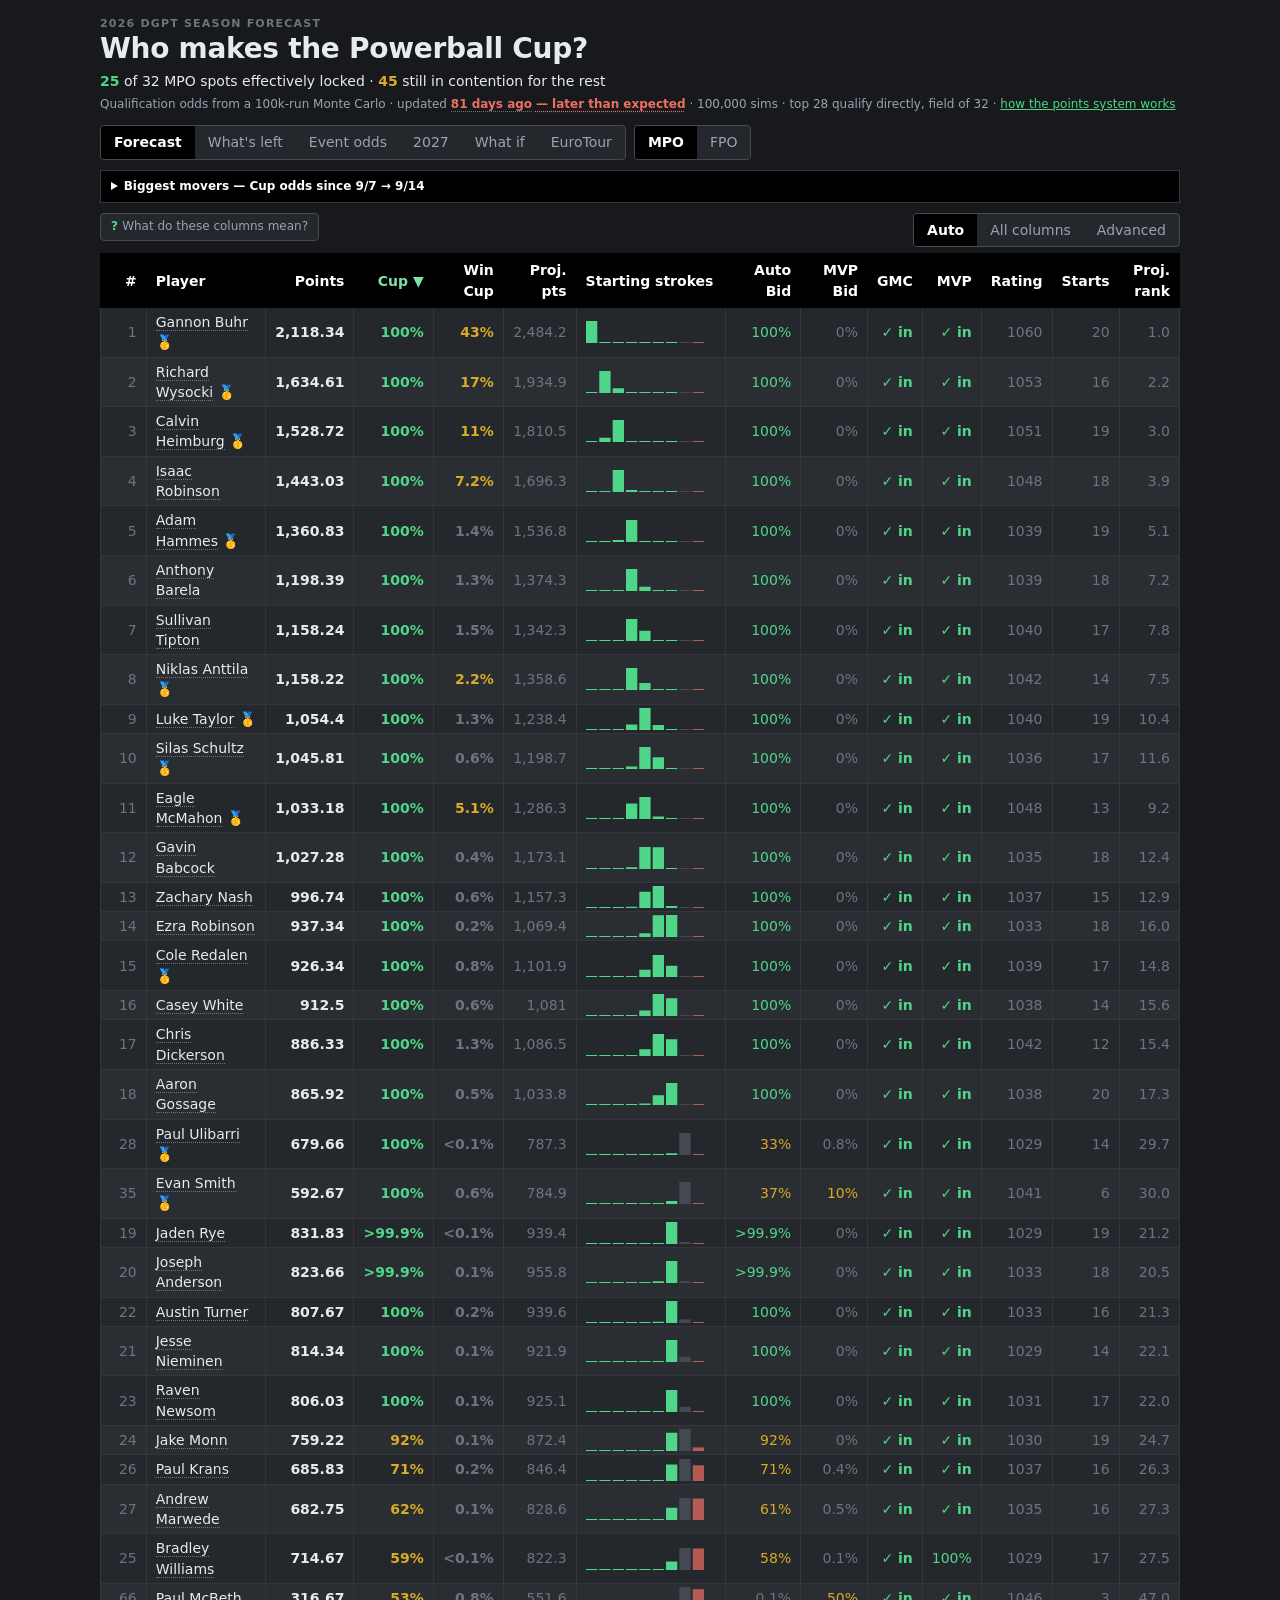
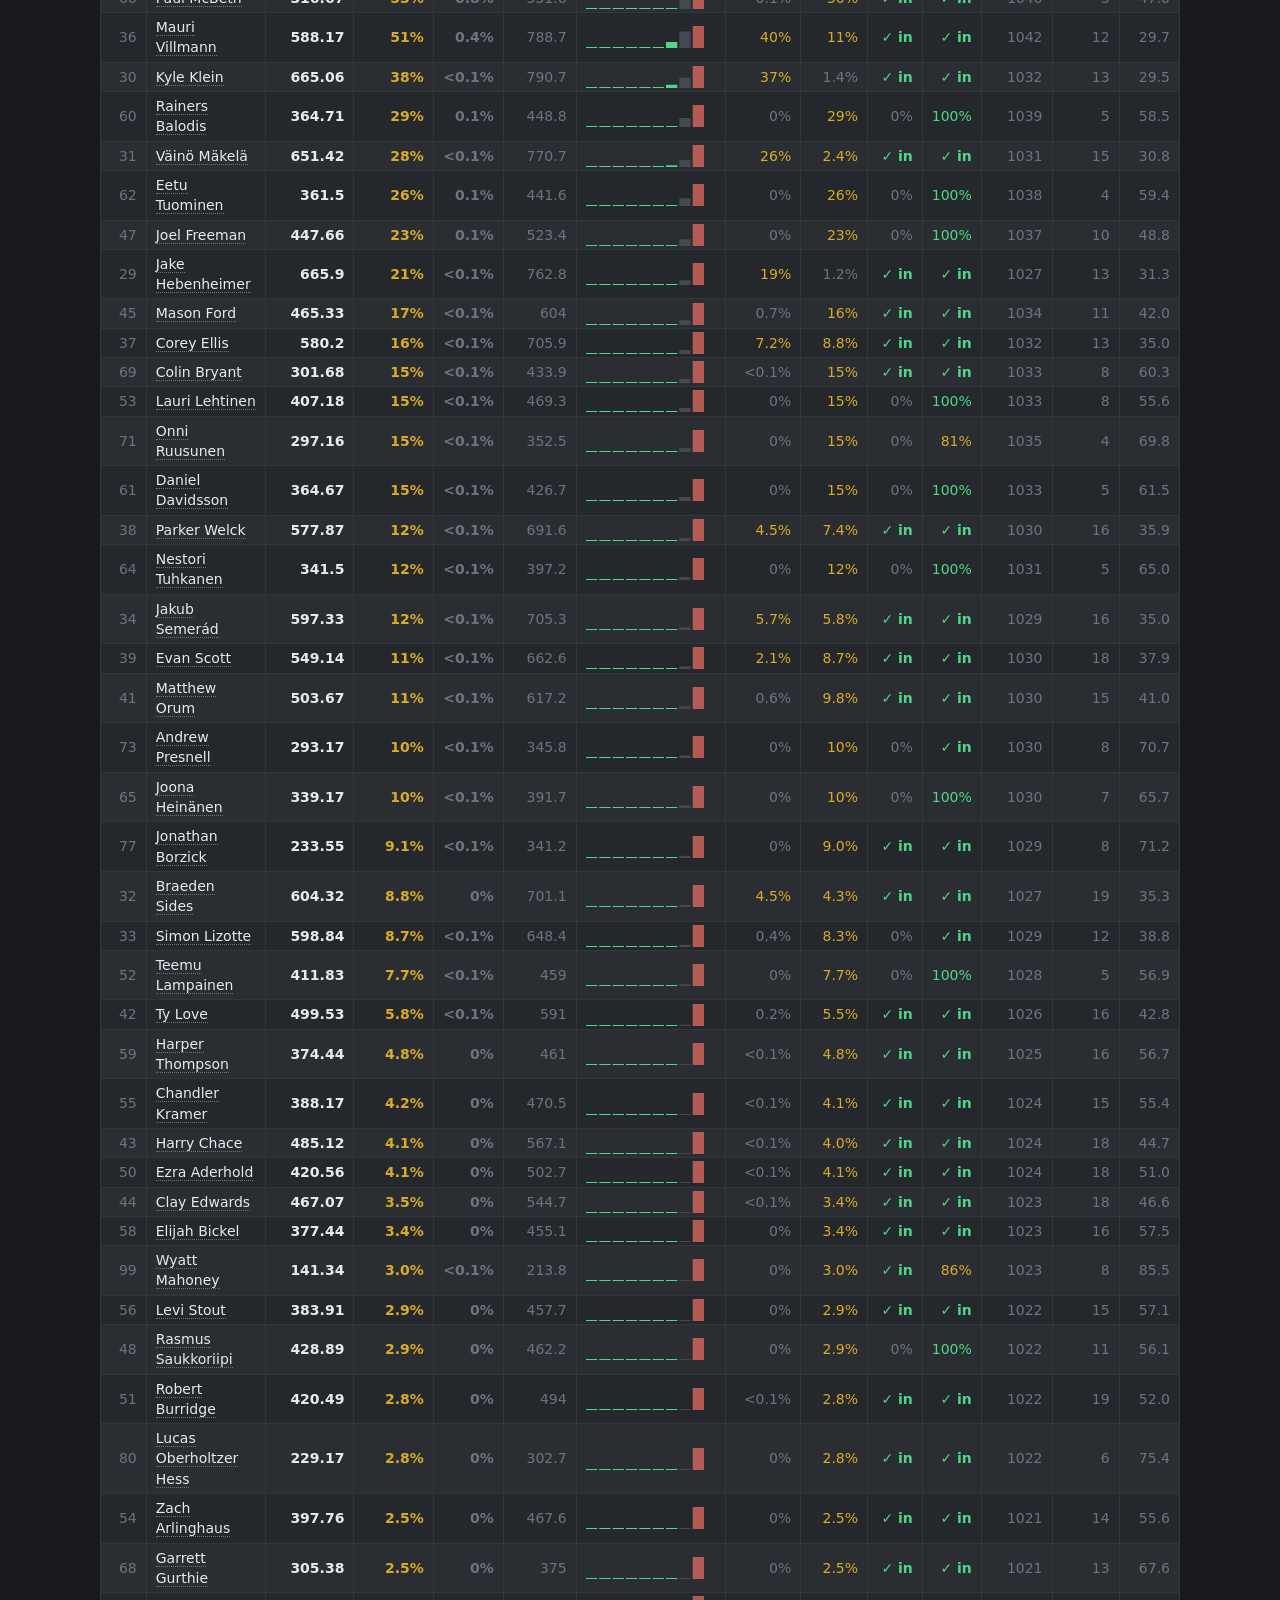
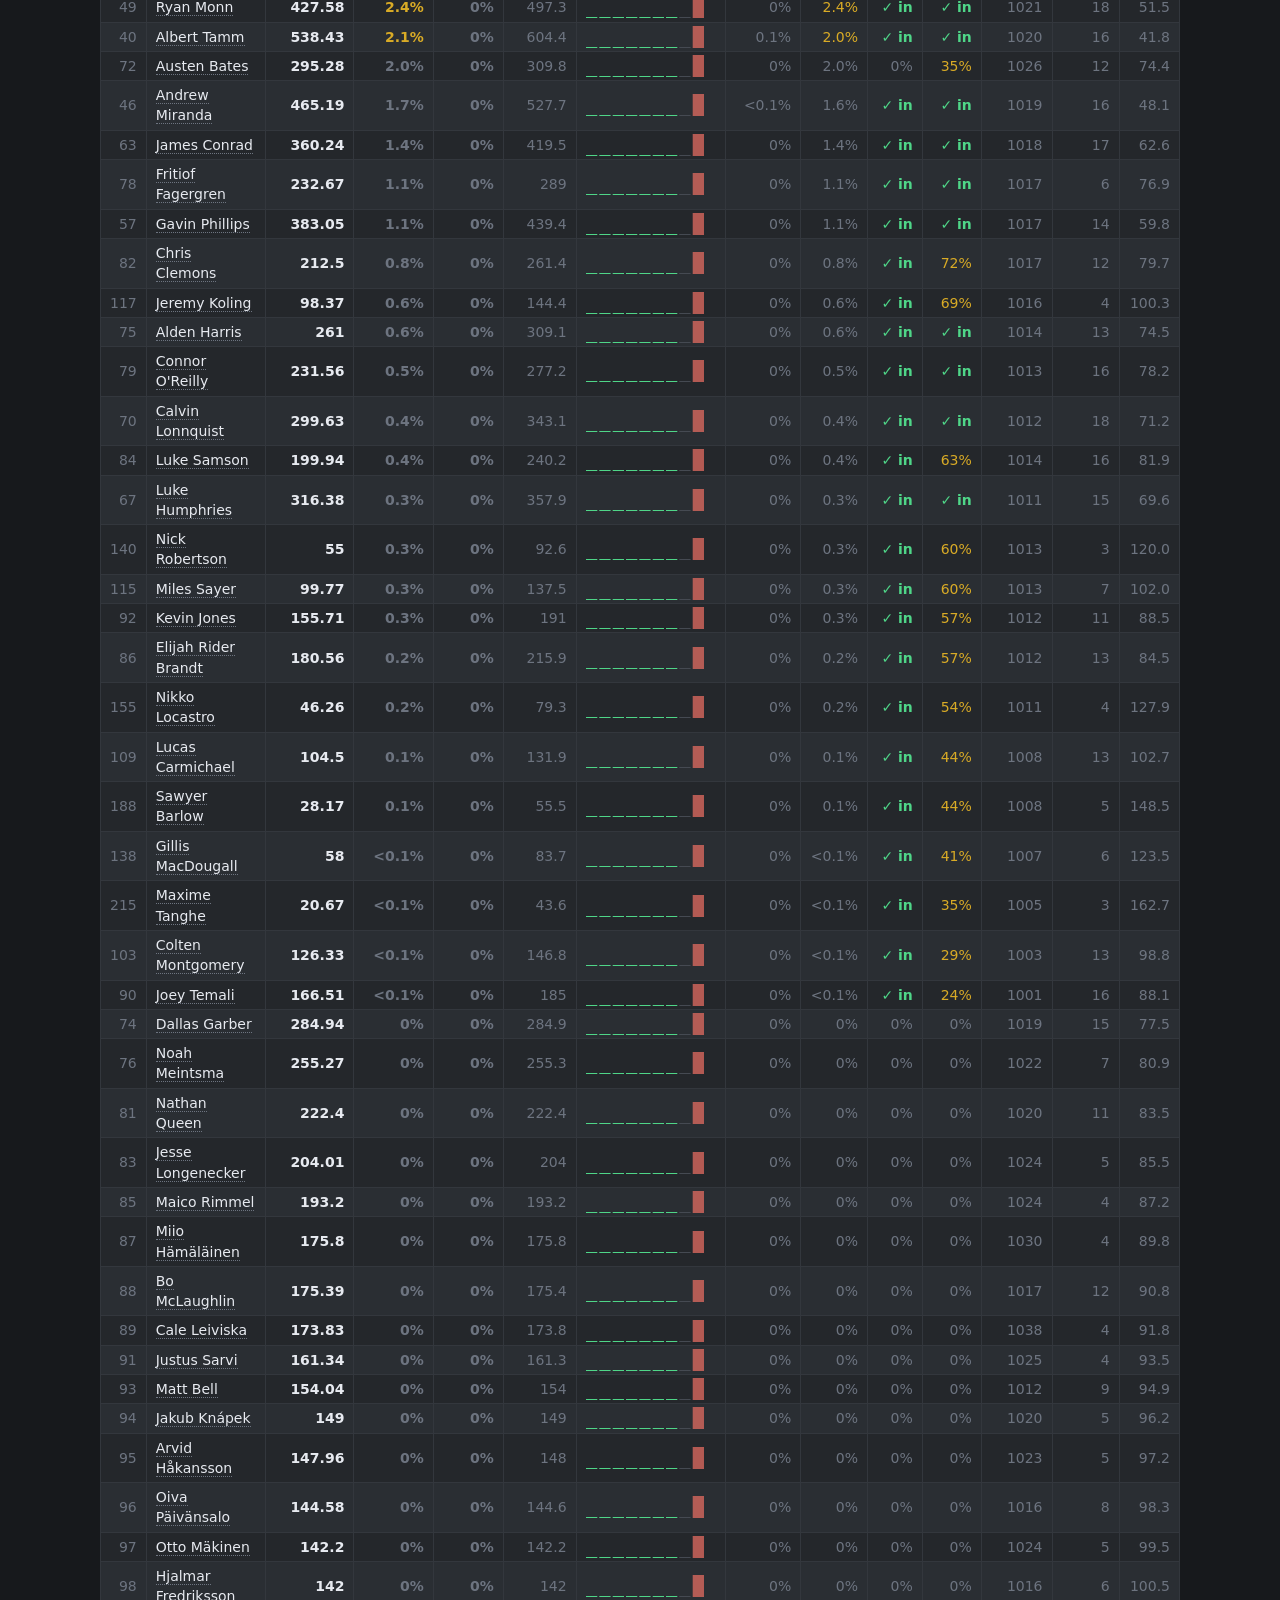
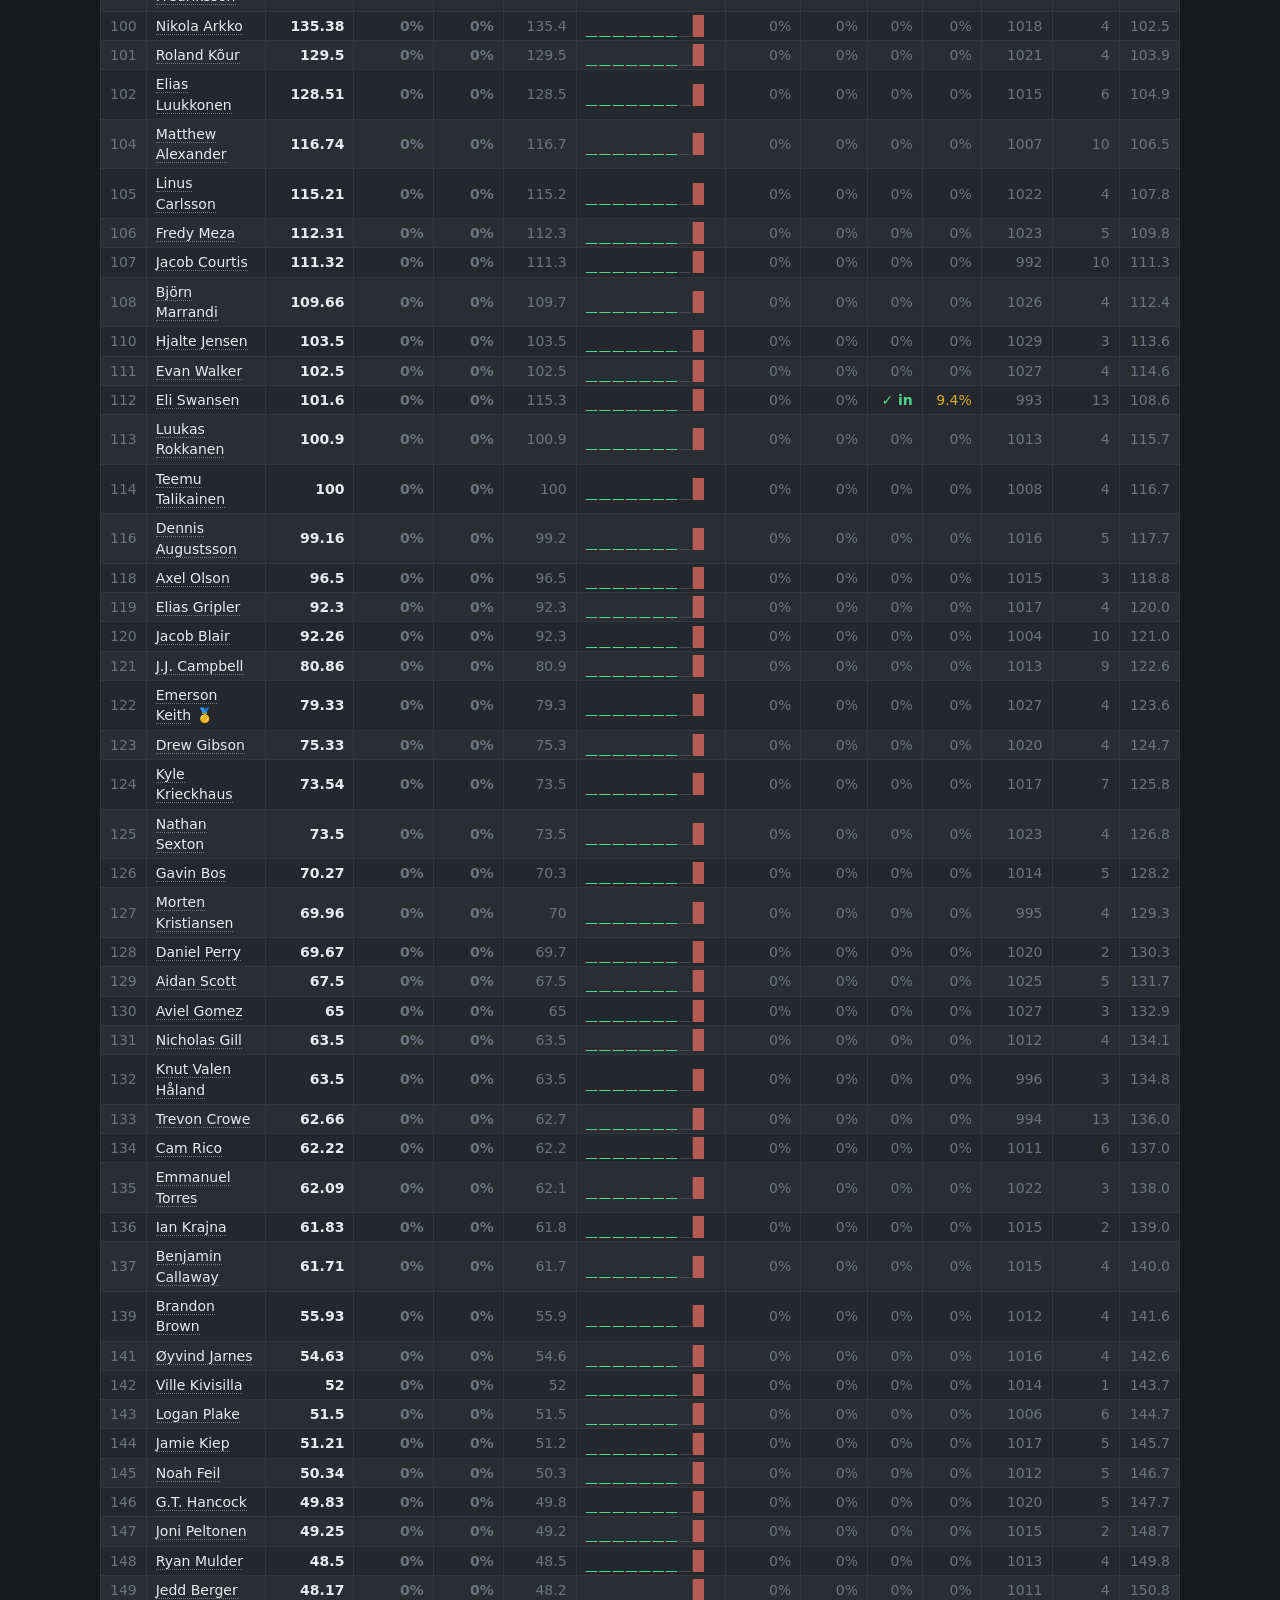
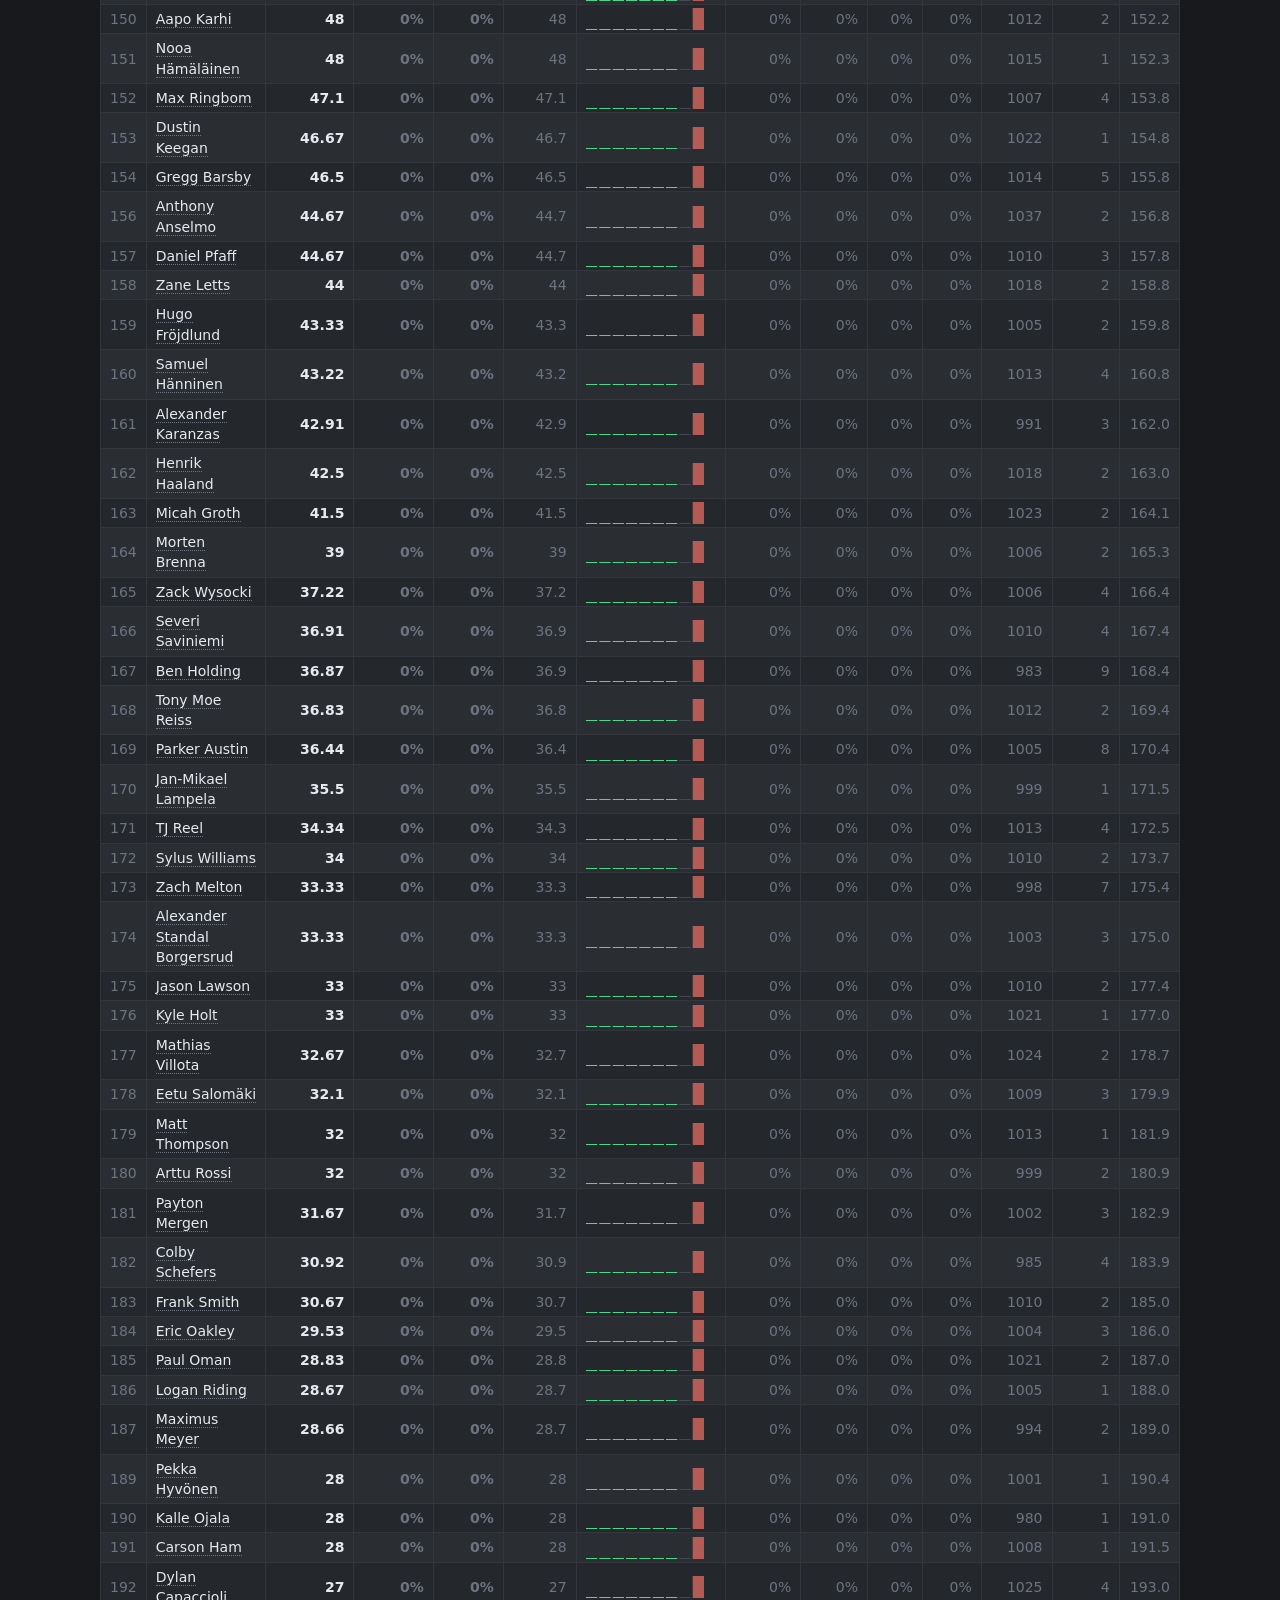
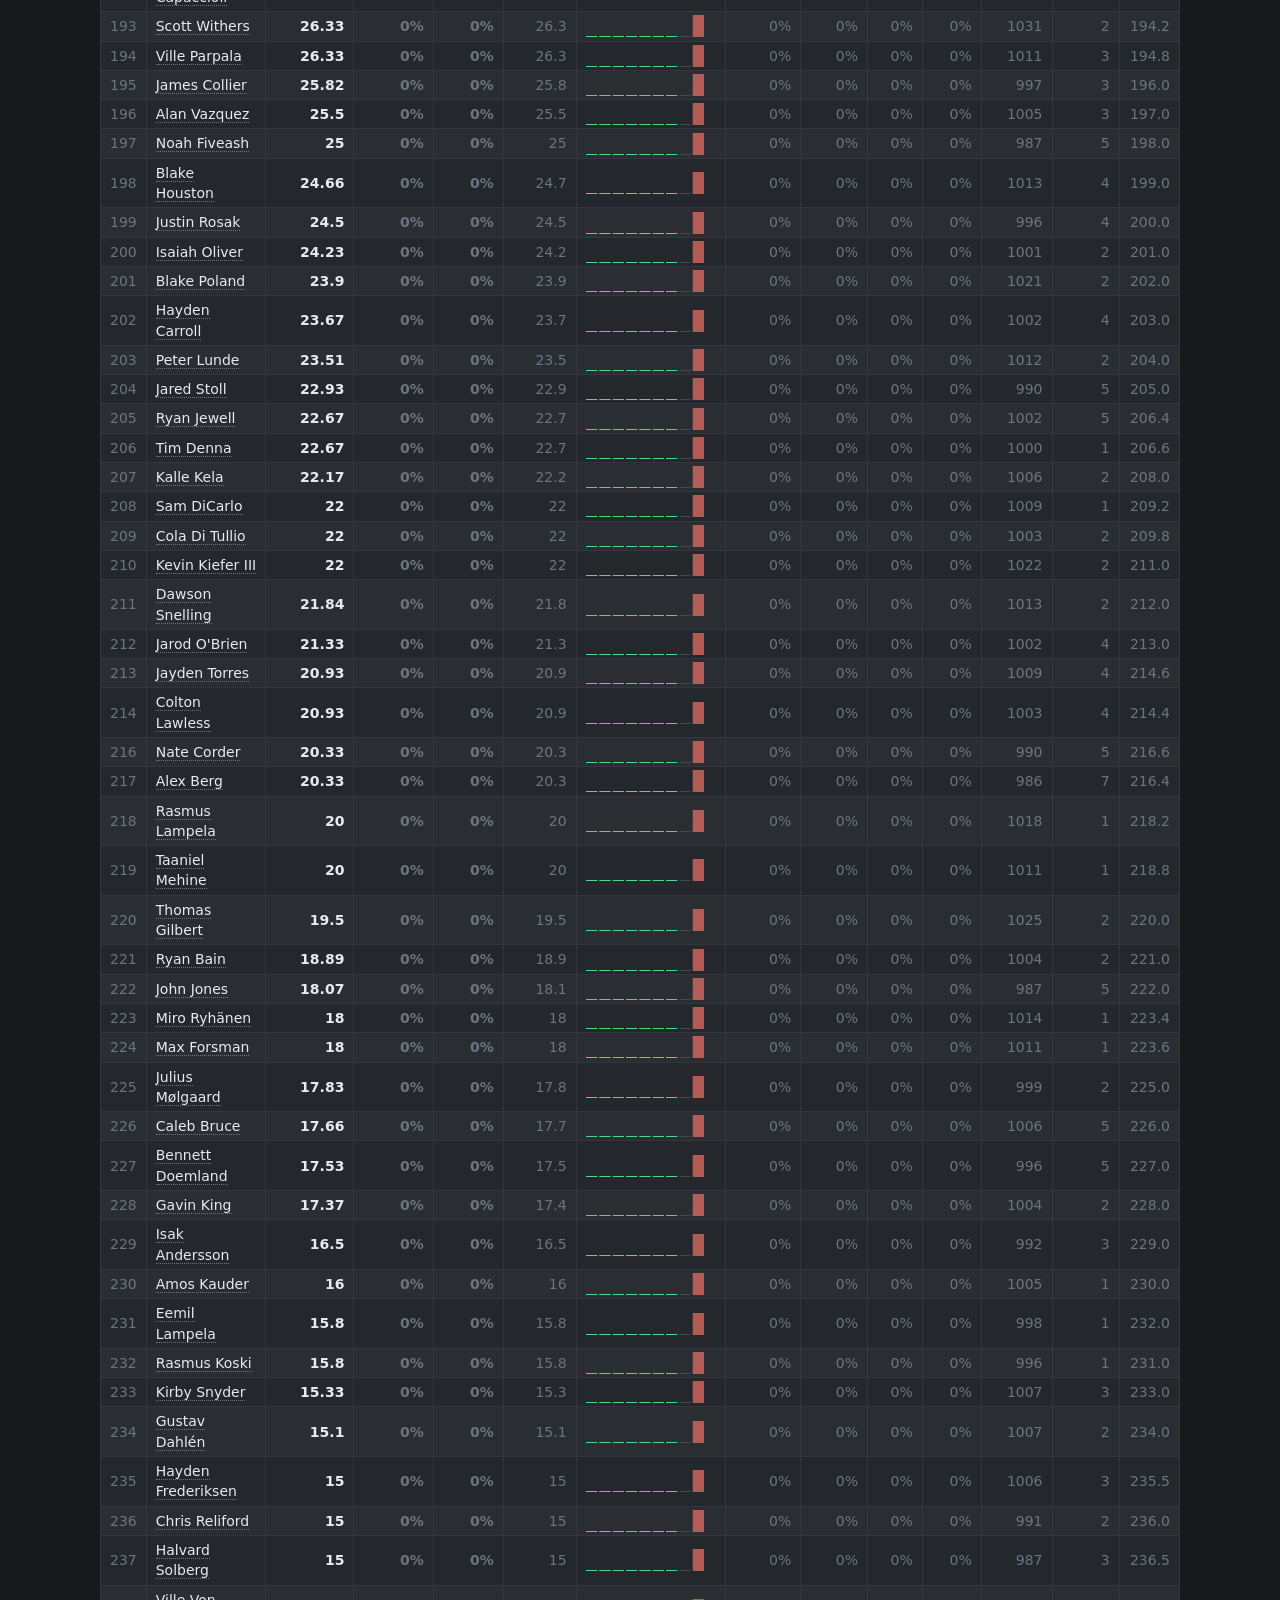
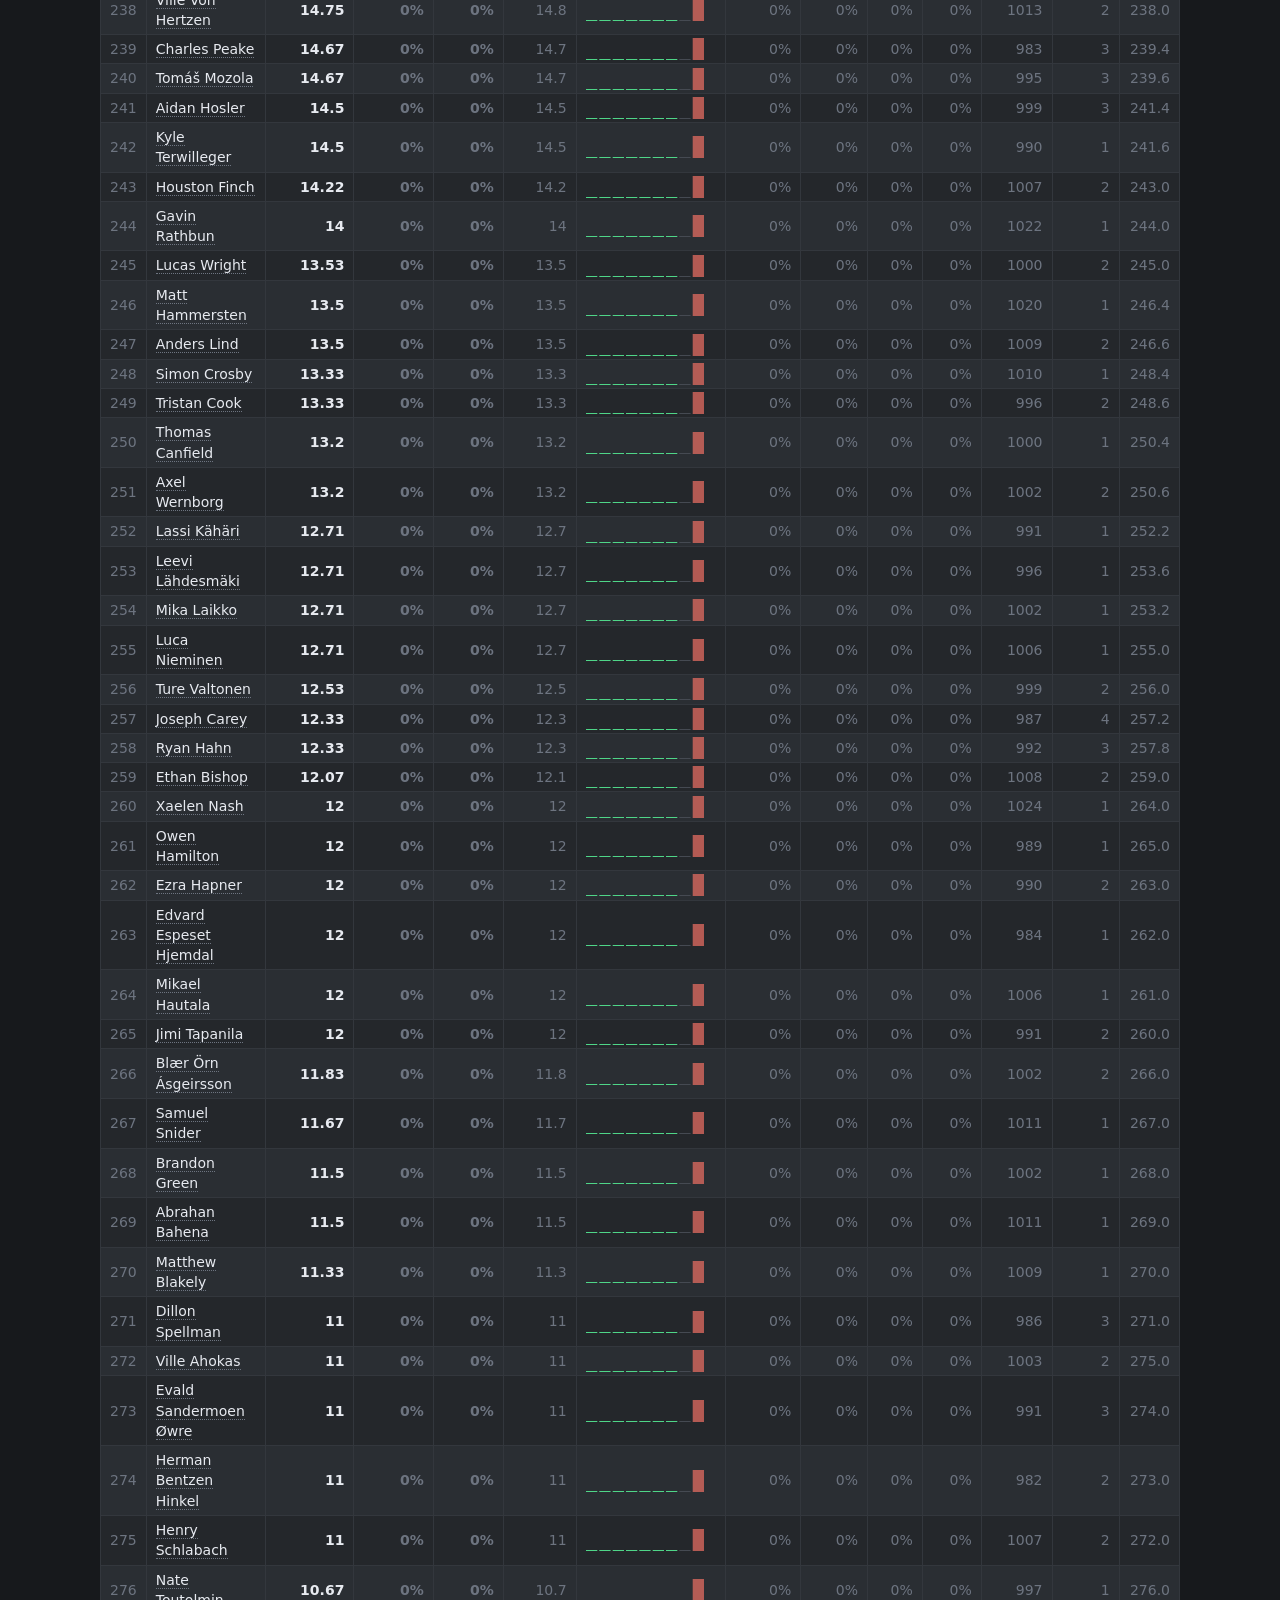
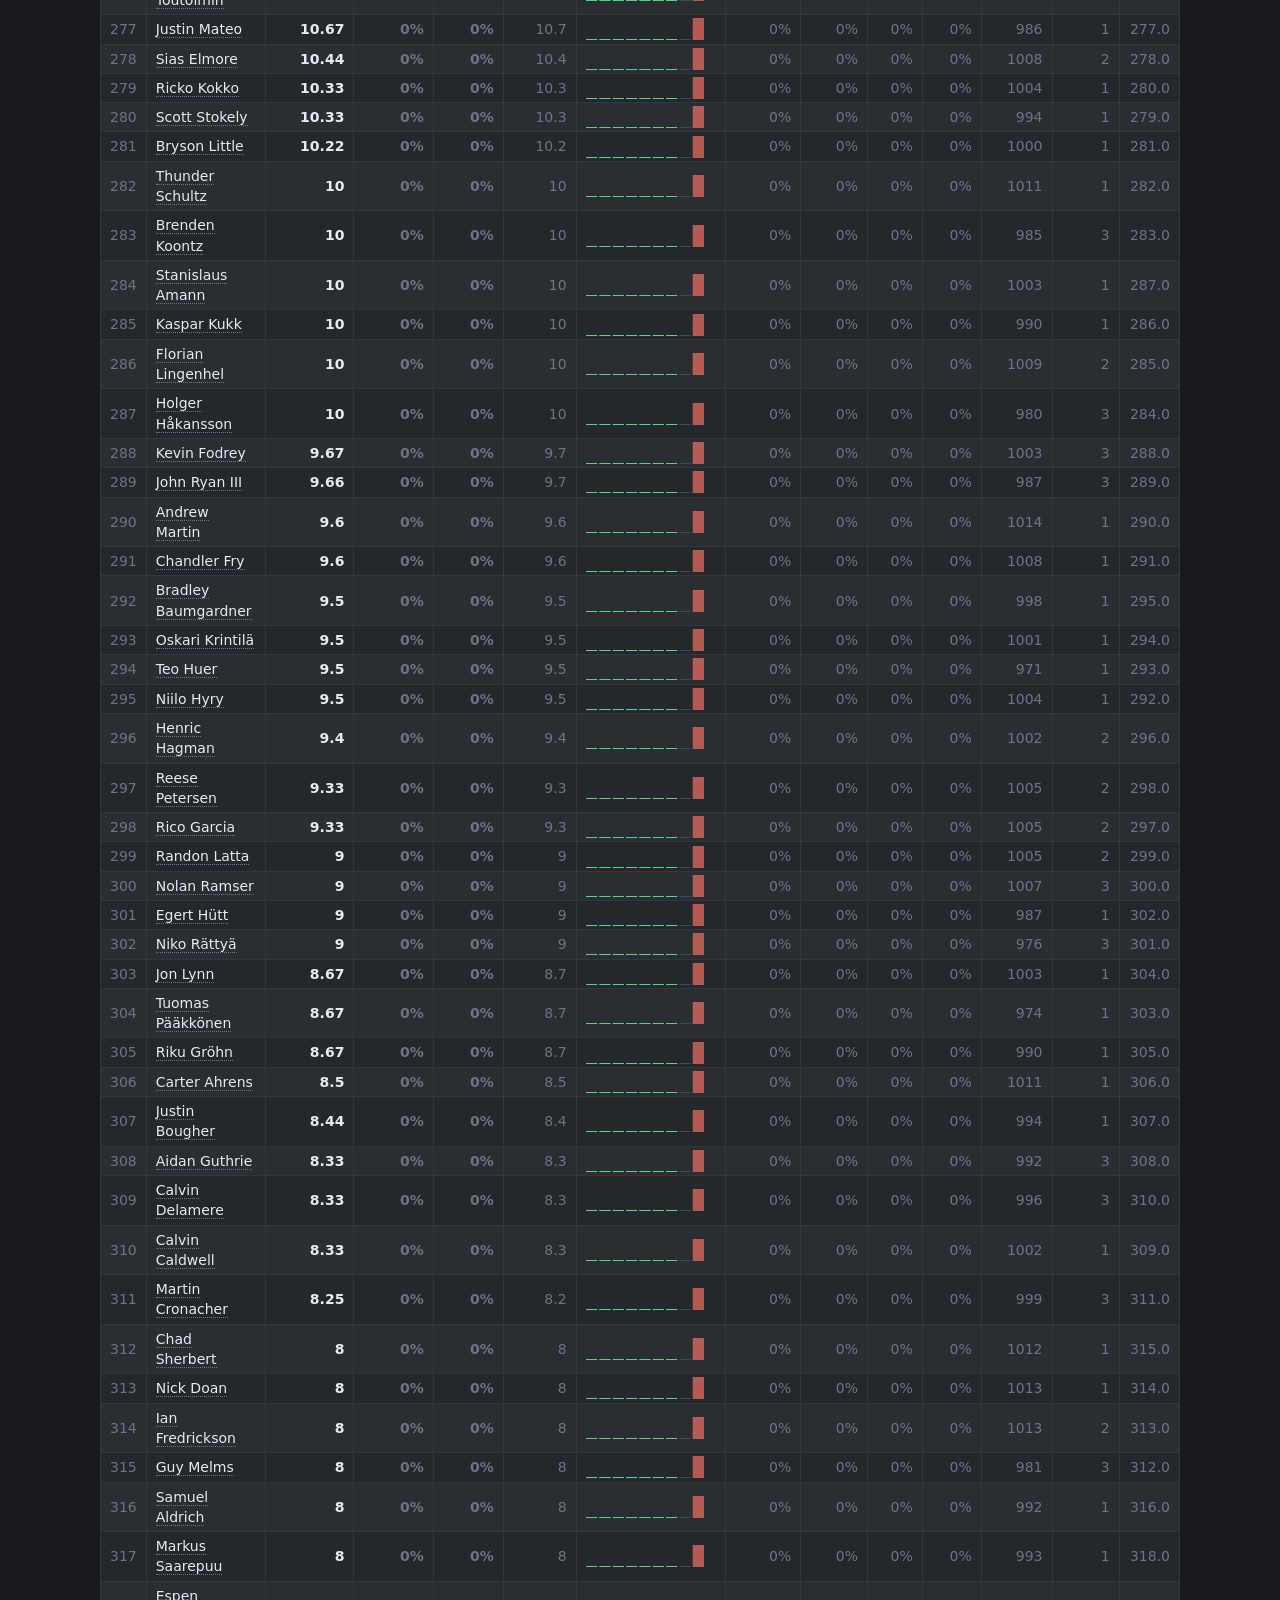
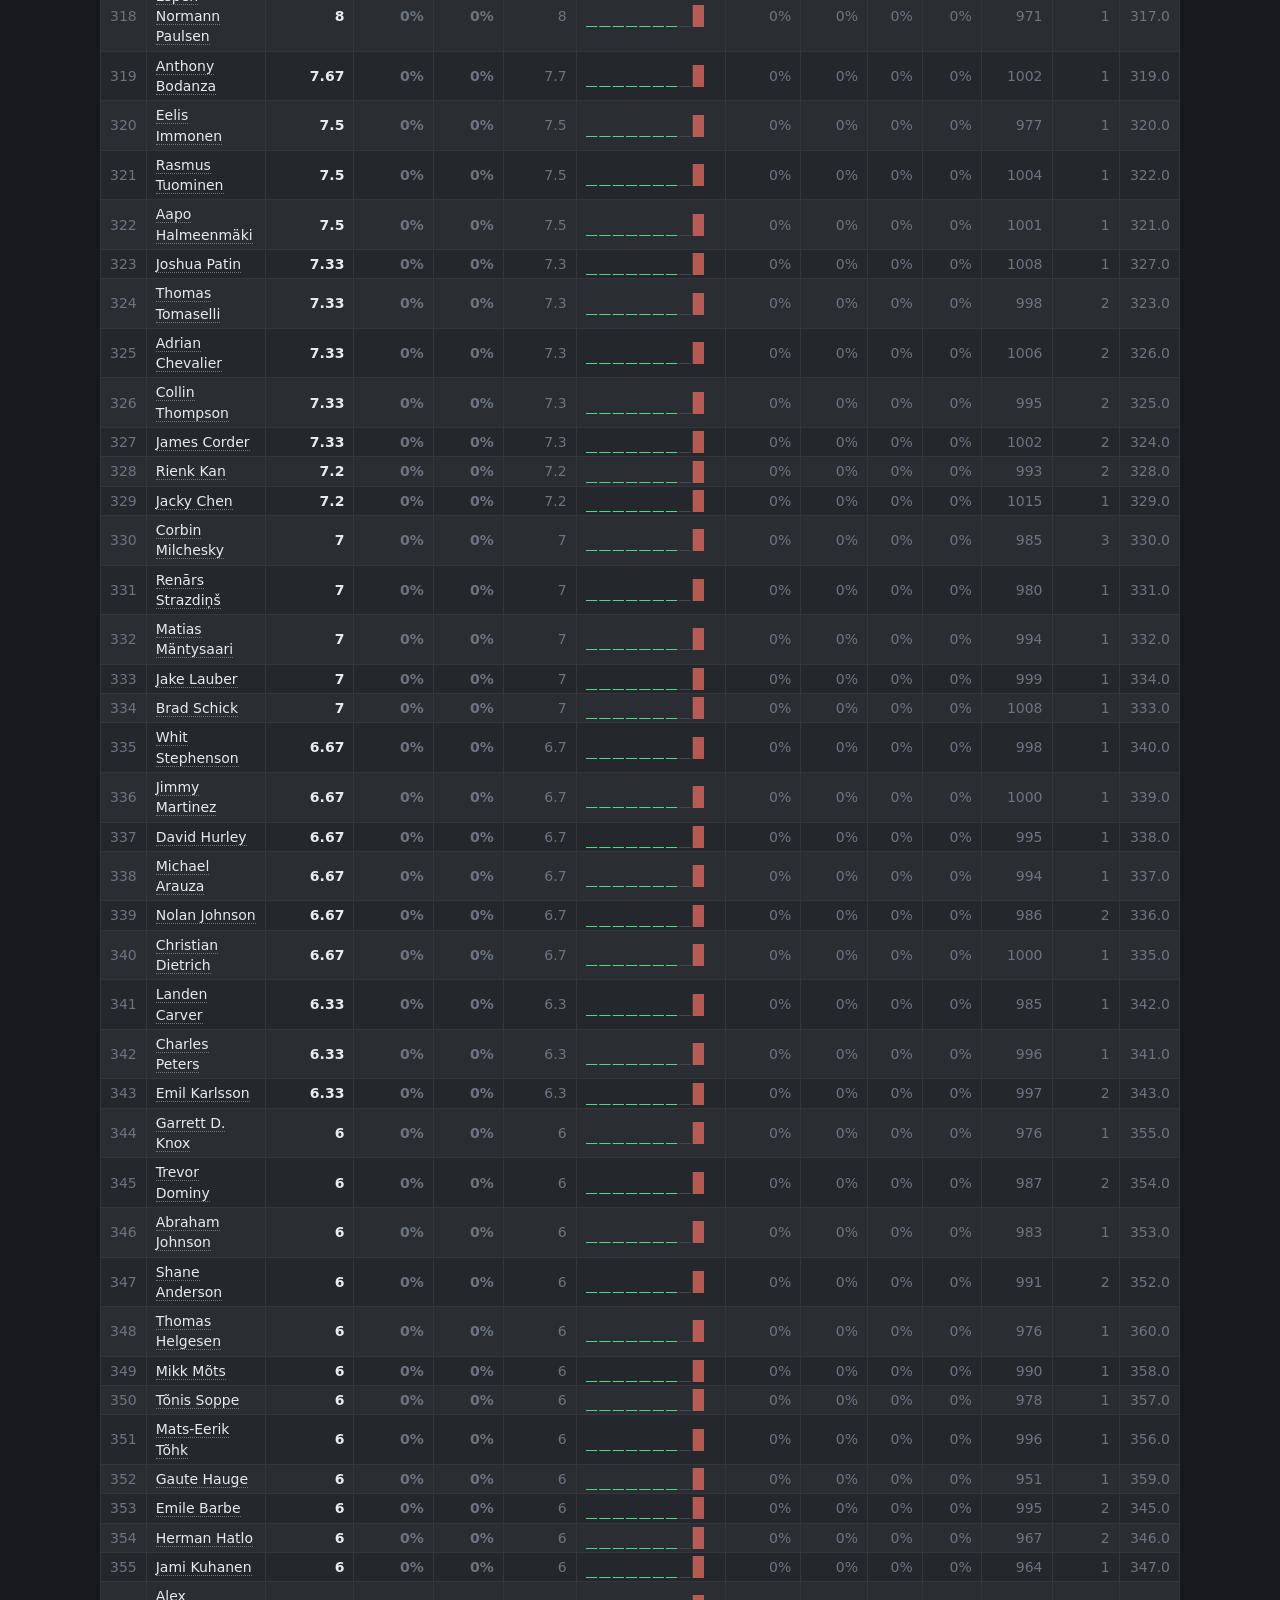
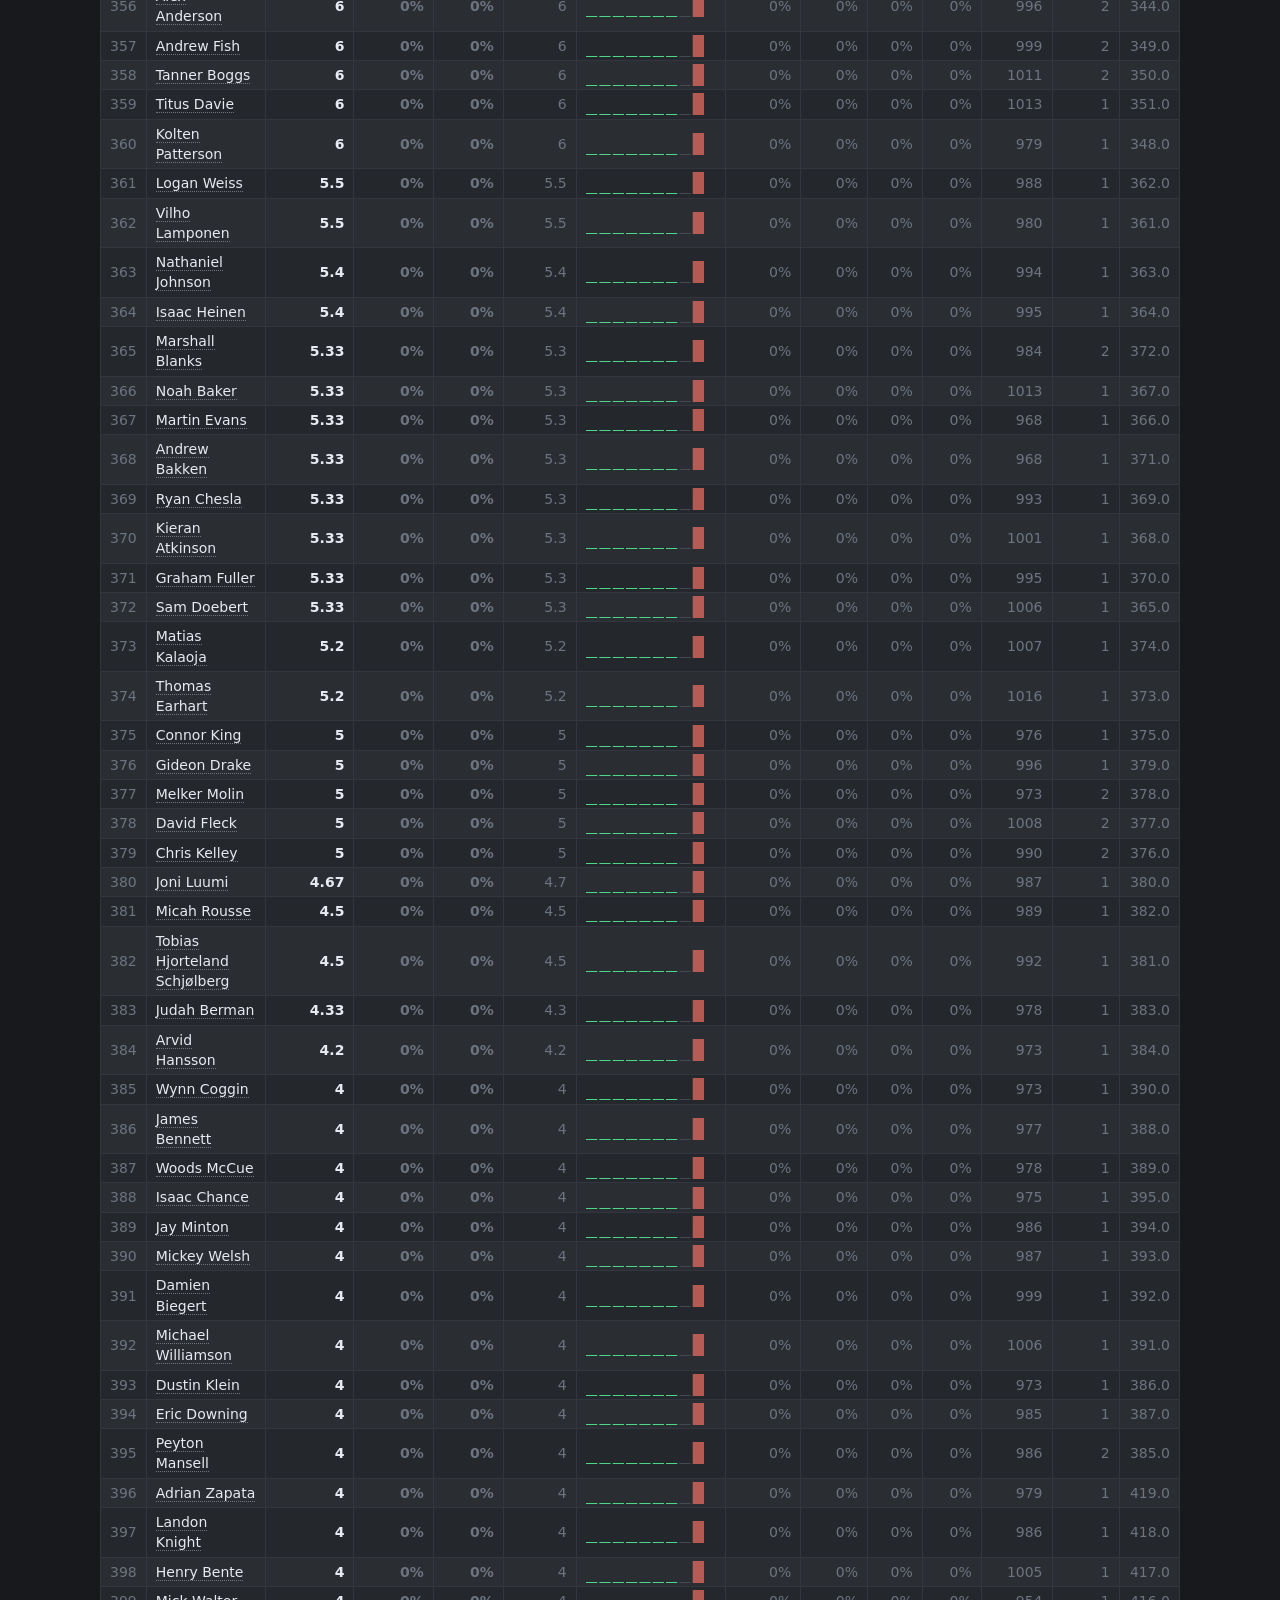
==== commit 59933614: "Add a What-if tab: drop an invented player into the 2027 field The 2027 tab answers "who makes the C" ====
--- a/docs/index.html
+++ b/docs/index.html
@@ -16,6 +16,21 @@
 <meta name="twitter:image" content="https://dgoodenough.github.io/discgolf/card.png">
 <link rel="stylesheet" href="tokens.css">
 <link rel="stylesheet" href="style.css">
+
+<!-- app.js is an ES module and its imports are a five-deep graph (app -> forecast
+     -> sim -> cells -> tooltip -> core), which the browser would otherwise
+     discover one network round trip at a time. Preloading the whole graph here
+     collapses that waterfall into a single parallel fetch. -->
+<link rel="modulepreload" href="js/core.js">
+<link rel="modulepreload" href="js/tooltip.js">
+<link rel="modulepreload" href="js/cells.js">
+<link rel="modulepreload" href="js/sim.js">
+<link rel="modulepreload" href="js/movers.js">
+<link rel="modulepreload" href="js/forecast.js">
+<link rel="modulepreload" href="js/possible.js">
+<link rel="modulepreload" href="js/race.js">
+<link rel="modulepreload" href="js/projection.js">
+<link rel="modulepreload" href="js/whatif.js">
 <script data-goatcounter="https://dgoodenough.goatcounter.com/count"
         async src="//gc.zgo.at/count.js"></script>
 </head>
@@ -37,6 +52,7 @@
         <button data-view="possible">What's left</button>
         <button data-view="race">Event odds</button>
         <button data-view="next">2027</button>
+        <button data-view="whatif">What if</button>
         <button data-view="euro">EuroTour</button>
       </div>
       <div class="seg" id="division-seg">
@@ -51,6 +67,7 @@
     <section id="view-possible" hidden></section>
     <section id="view-race" hidden></section>
     <section id="view-next" hidden></section>
+    <section id="view-whatif" hidden></section>
     <section id="view-euro" hidden></section>
   </main>
 
@@ -64,6 +81,6 @@
   </footer>
 </div>
 <div id="spark-tip" hidden></div>
-<script src="app.js"></script>
+<script type="module" src="app.js"></script>
 </body>
 </html>
--- a/docs/style.css
+++ b/docs/style.css
@@ -465,7 +465,87 @@
   text-transform: uppercase; letter-spacing: .6px; color: var(--ink-3);
 }
 
-/* Five tabs no longer fit one line on a phone; let the row wrap rather than
+
+/* ==========================================================================
+   THE WHAT-IF TAB — one invented player against the projected 2027 field
+
+   Controls above, readout below, and nothing new in the palette: the tiles
+   take their colour from probClass() exactly as a table cell does, the two
+   distributions are the same sparklines every row draws (scaled up, because
+   here they are the headline rather than a column), and the banner keeps the
+   experimental yellow the other two forward tabs use.
+   ========================================================================== */
+.wi-controls { display: grid; gap: 9px 0; margin: 2px 0 4px; }
+.wi-row {
+  display: grid; align-items: center; gap: 2px 12px;
+  grid-template-columns: 104px minmax(120px, 280px) 52px minmax(0, 1fr);
+}
+.wi-label { font-size: var(--fs-small); font-weight: 700; color: var(--ink); }
+.wi-of { font-weight: 400; color: var(--ink-3); font-size: var(--fs-caption); }
+.wi-out {
+  font-variant-numeric: tabular-nums; font-weight: 700; font-size: var(--fs-body);
+  color: var(--accent); text-align: right;
+}
+.wi-rating .wi-out { color: var(--ink); }
+.wi-hint { font-size: var(--fs-caption); color: var(--ink-3); }
+/* beside the reset button, not wrapping around it */
+.pv-note .wi-hint { display: inline-block; vertical-align: middle; margin-left: 10px; max-width: 62ch; }
+/* The four class sliders pair up the moment there is room, which keeps the
+   whole control panel above the fold on a laptop — the tiles below it are the
+   point of the tab, and a reader should be able to see one move the other. */
+.wi-2up { column-gap: 32px; }
+.wi-2up .wi-row { grid-template-columns: 96px minmax(80px, 1fr) 46px; }
+@media (min-width: 700px) { .wi-2up { grid-template-columns: 1fr 1fr; } }
+
+/* The one native control on the site, so it is dressed rather than rebuilt —
+   a range input keeps its keyboard behaviour, its screen-reader role and its
+   touch target for free. `pan-y` is the same bargain the scrub probes strike:
+   the browser keeps vertical page scrolling and hands over horizontal drags,
+   which is the only axis a slider reads along. */
+.wi-range {
+  -webkit-appearance: none; appearance: none;
+  width: 100%; height: 20px; background: none; cursor: pointer; touch-action: pan-y;
+}
+.wi-range::-webkit-slider-runnable-track { height: 4px; border-radius: 2px; background: var(--grid-strong); }
+.wi-range::-moz-range-track { height: 4px; border-radius: 2px; background: var(--grid-strong); }
+.wi-range::-webkit-slider-thumb {
+  -webkit-appearance: none; width: 16px; height: 16px; margin-top: -6px;
+  border-radius: 50%; background: var(--accent); border: 2px solid var(--paper);
+}
+.wi-range::-moz-range-thumb {
+  width: 14px; height: 14px; border: 2px solid var(--paper);
+  border-radius: 50%; background: var(--accent);
+}
+.wi-range:focus-visible { outline: 2px solid var(--accent); outline-offset: 2px; }
+
+/* Every column the 2027 table carries, as a hairline-separated tile grid. */
+.wi-tiles {
+  display: grid; grid-template-columns: repeat(auto-fit, minmax(98px, 1fr));
+  gap: 1px; background: var(--grid); border: 1px solid var(--grid); margin: 0 0 14px;
+}
+.wi-tile { background: var(--paper); padding: 7px 9px 8px; }
+.wi-tile-v { display: block; font-size: 1.3rem; line-height: 1.15; font-variant-numeric: tabular-nums; }
+.wi-big .wi-tile-v { font-size: 1.6rem; }
+.wi-tile-k {
+  display: block; margin-top: 2px; font-size: var(--fs-caption); color: var(--ink-2);
+  text-transform: uppercase; letter-spacing: .5px;
+}
+.wi-split { display: flex; gap: 18px; align-items: flex-start; flex-wrap: wrap; }
+.wi-split > div { flex: 1 1 280px; min-width: 0; }
+.wi-dists { display: flex; gap: 18px; flex-wrap: wrap; }
+.wi-dists > div { flex: 1 1 230px; min-width: 0; }
+/* the headline of this tab, not a table column: same SVG, more room */
+.wi-dists .spark, .wi-dists .sspark { width: 100%; max-width: 340px; height: 46px; }
+.wi-you td { background: var(--pend-fill); color: var(--pend-fill-ink); font-weight: 700; }
+.wi-you td b { color: inherit; }
+
+@media (max-width: 620px) {
+  .wi-row { grid-template-columns: 92px minmax(0, 1fr) 46px; }
+  .wi-hint { grid-column: 2 / -1; }
+  .wi-hint:empty { display: none; }
+}
+
+/* Six tabs no longer fit one line on a phone; let the row wrap rather than
    scroll the header sideways. */
 .controls { flex-wrap: wrap; }
 #view-seg { flex-wrap: wrap; }
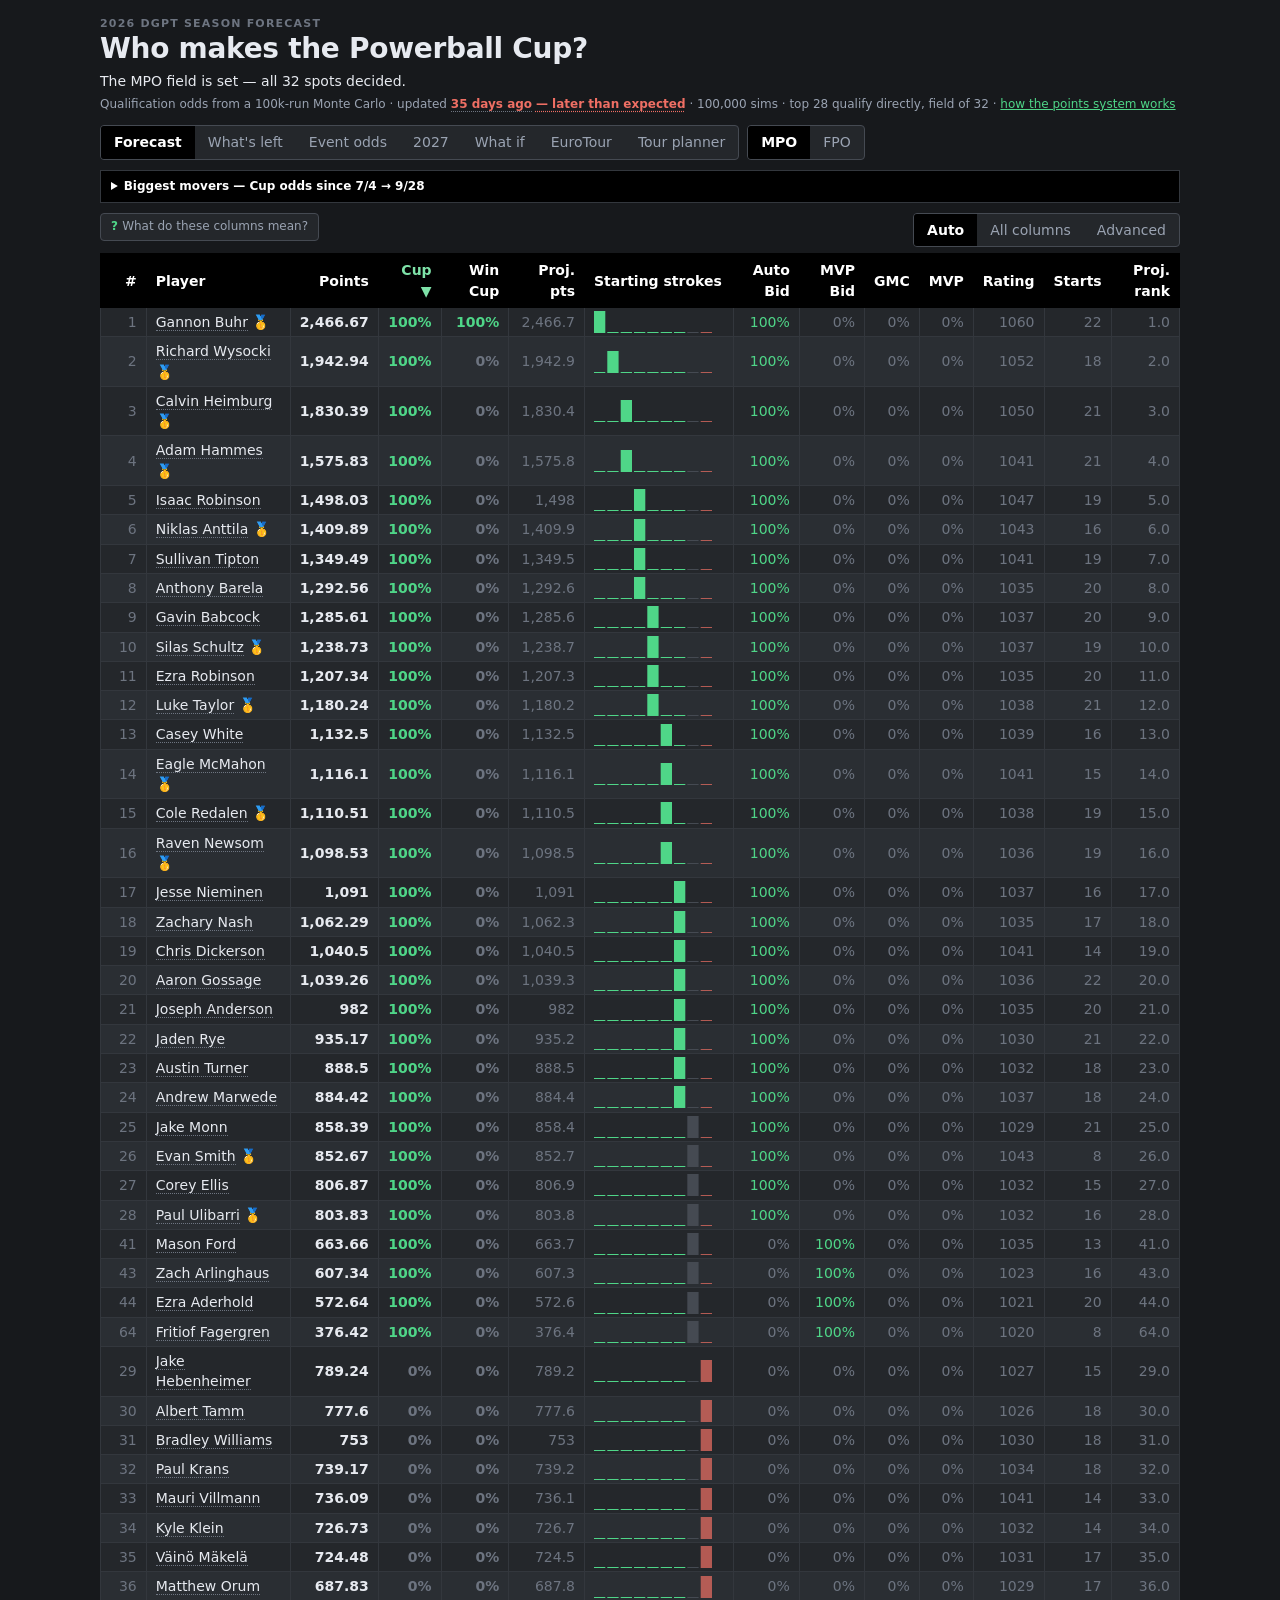
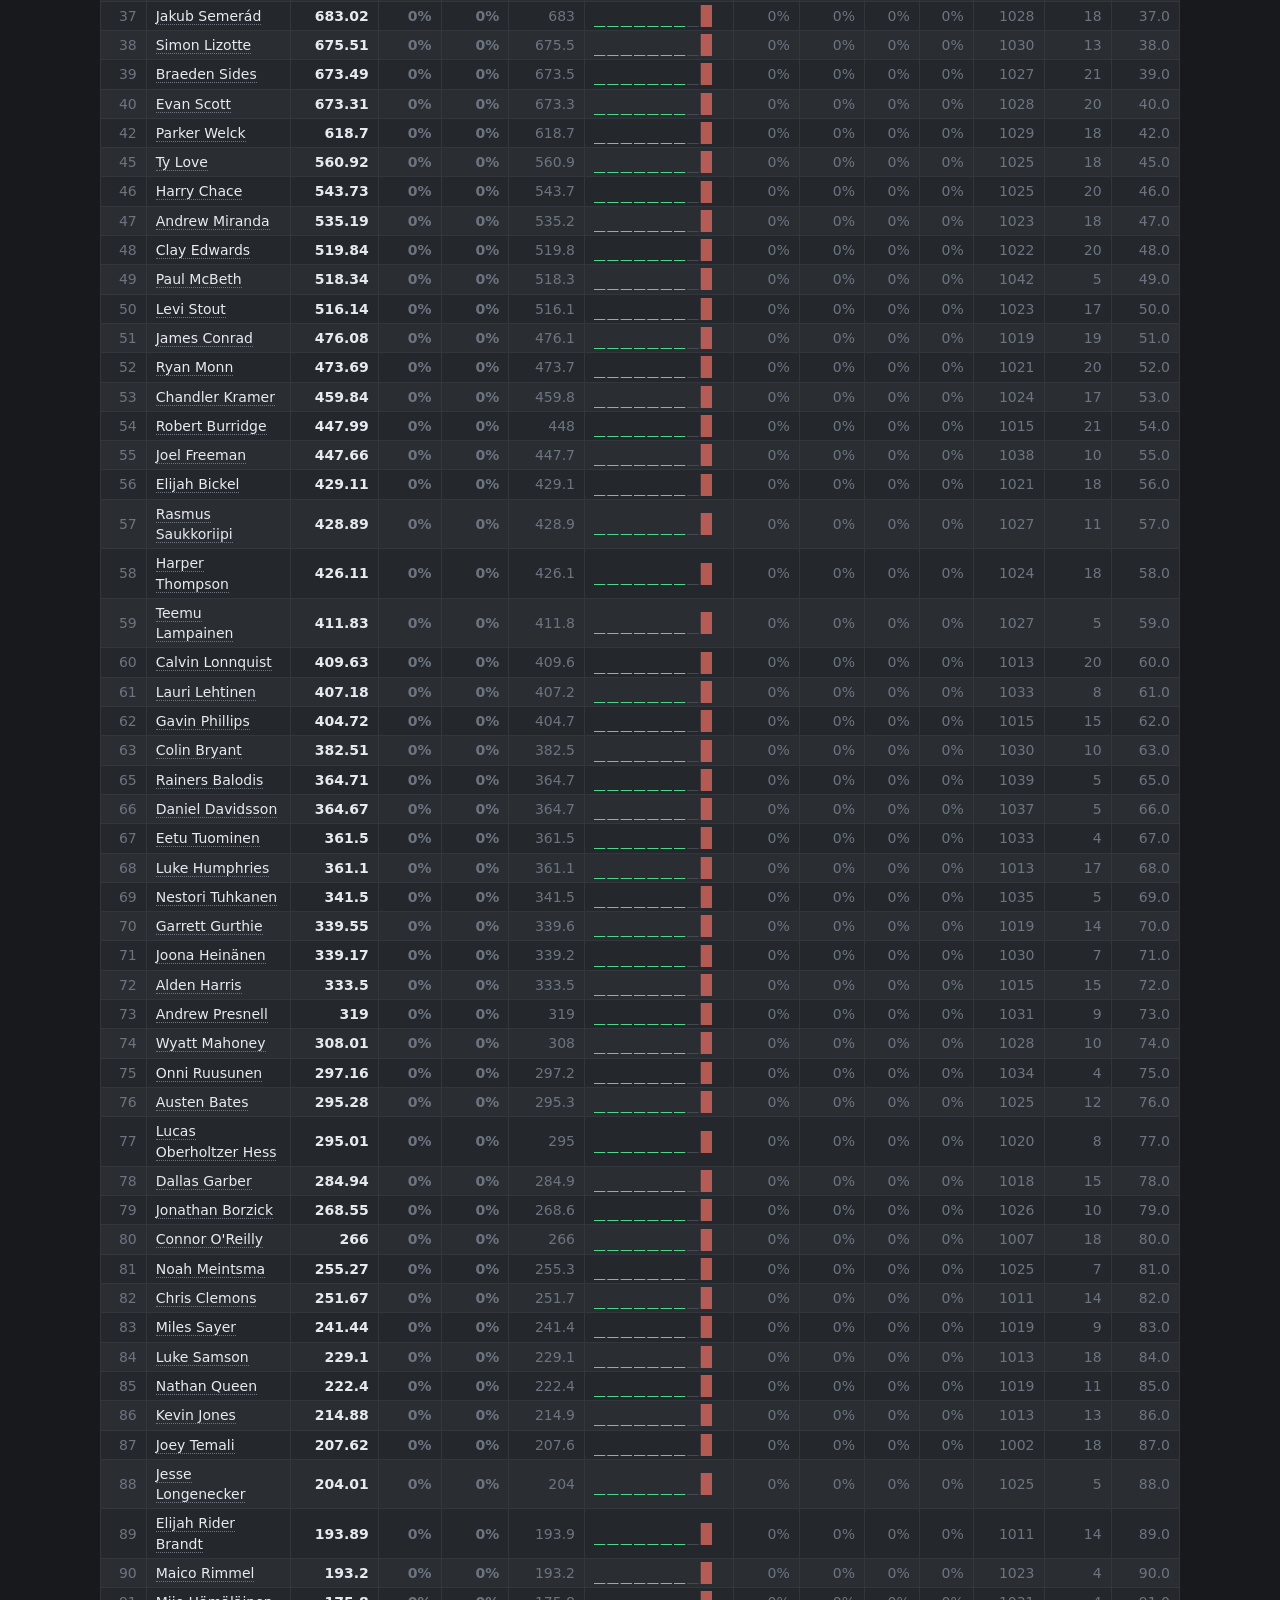
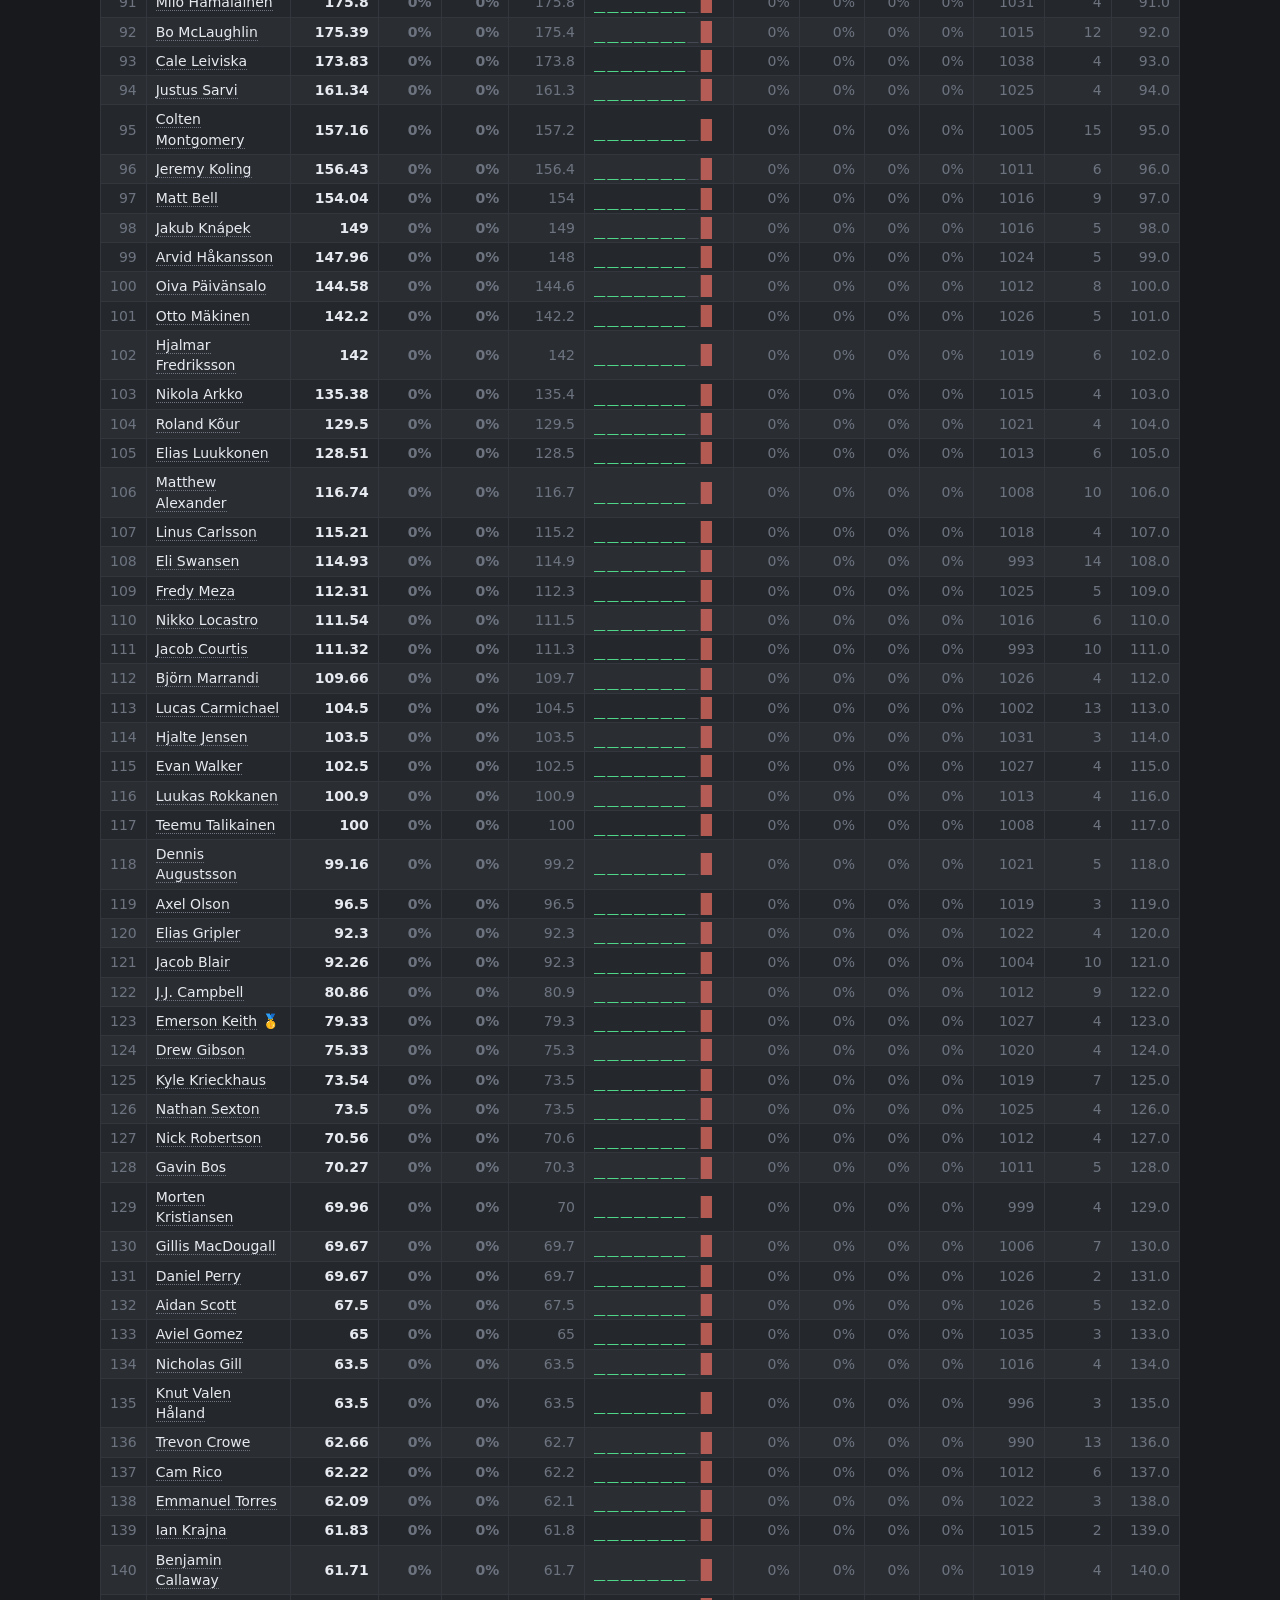
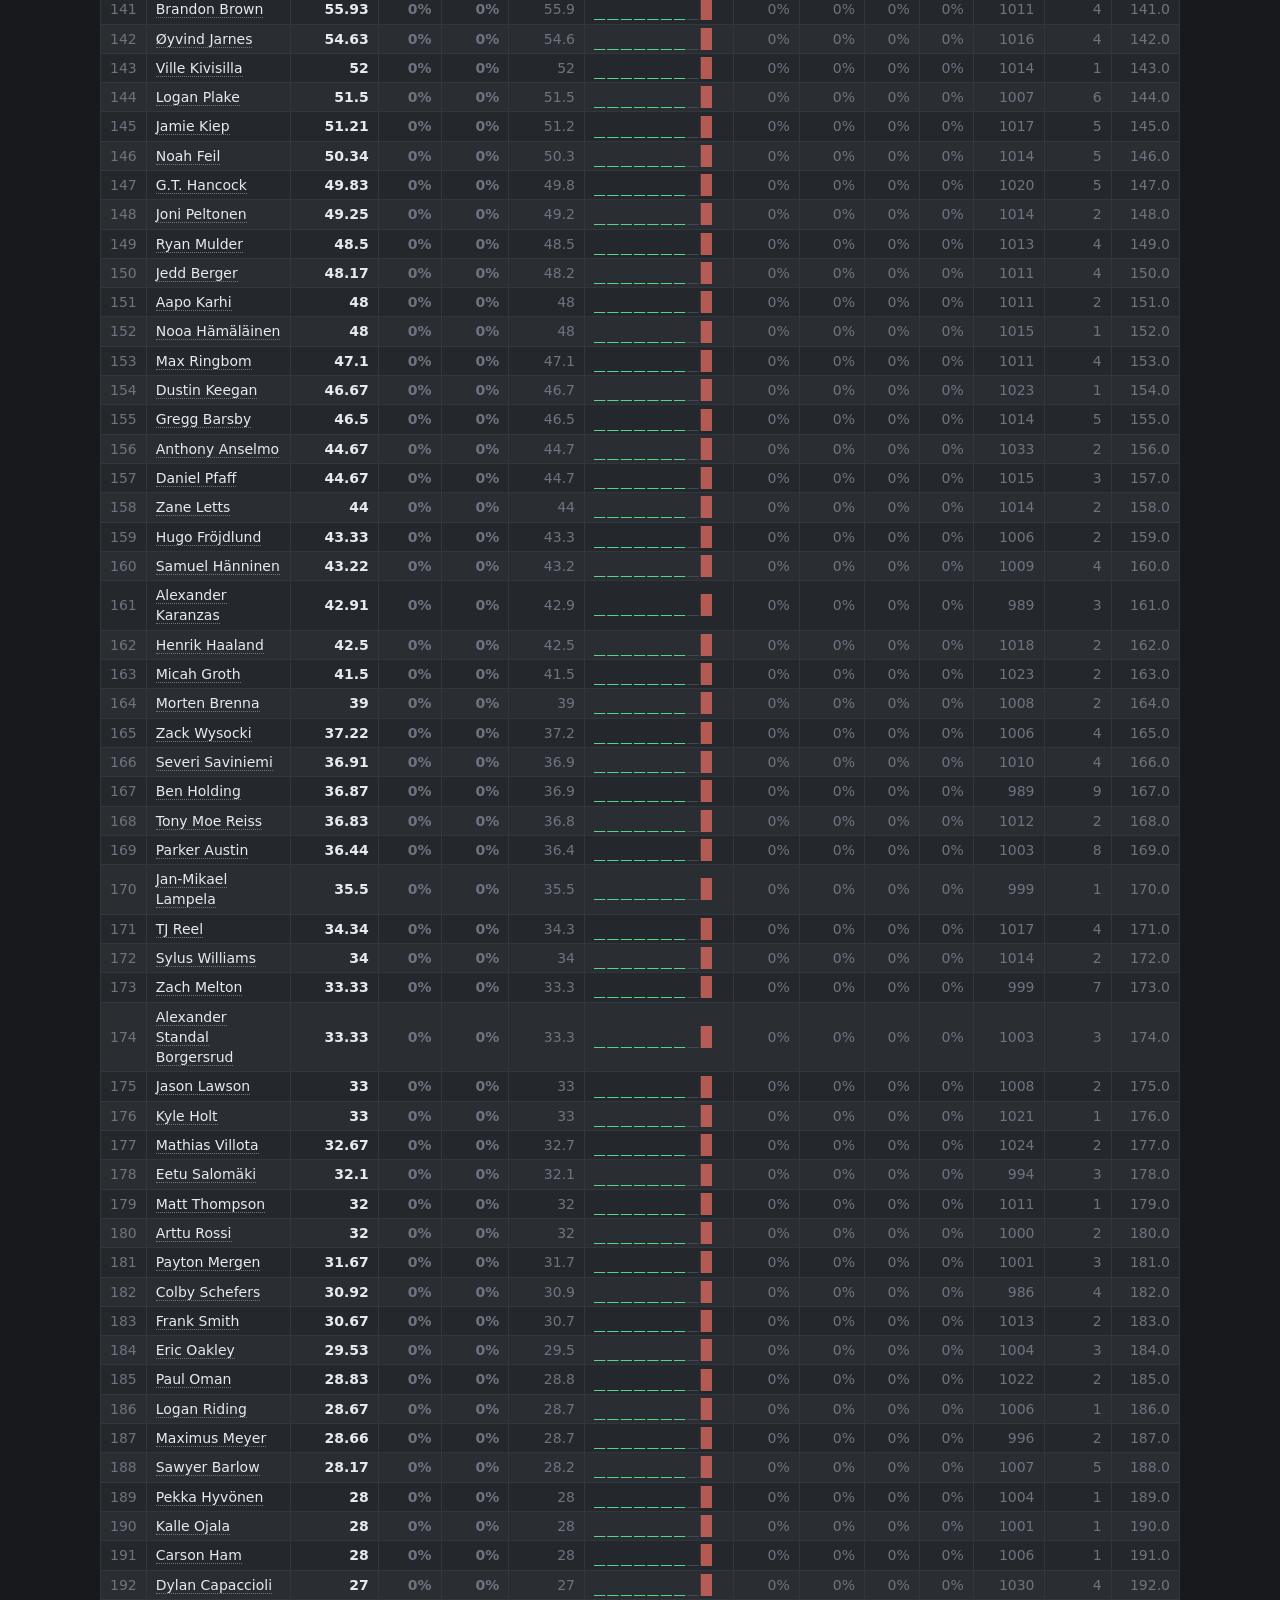
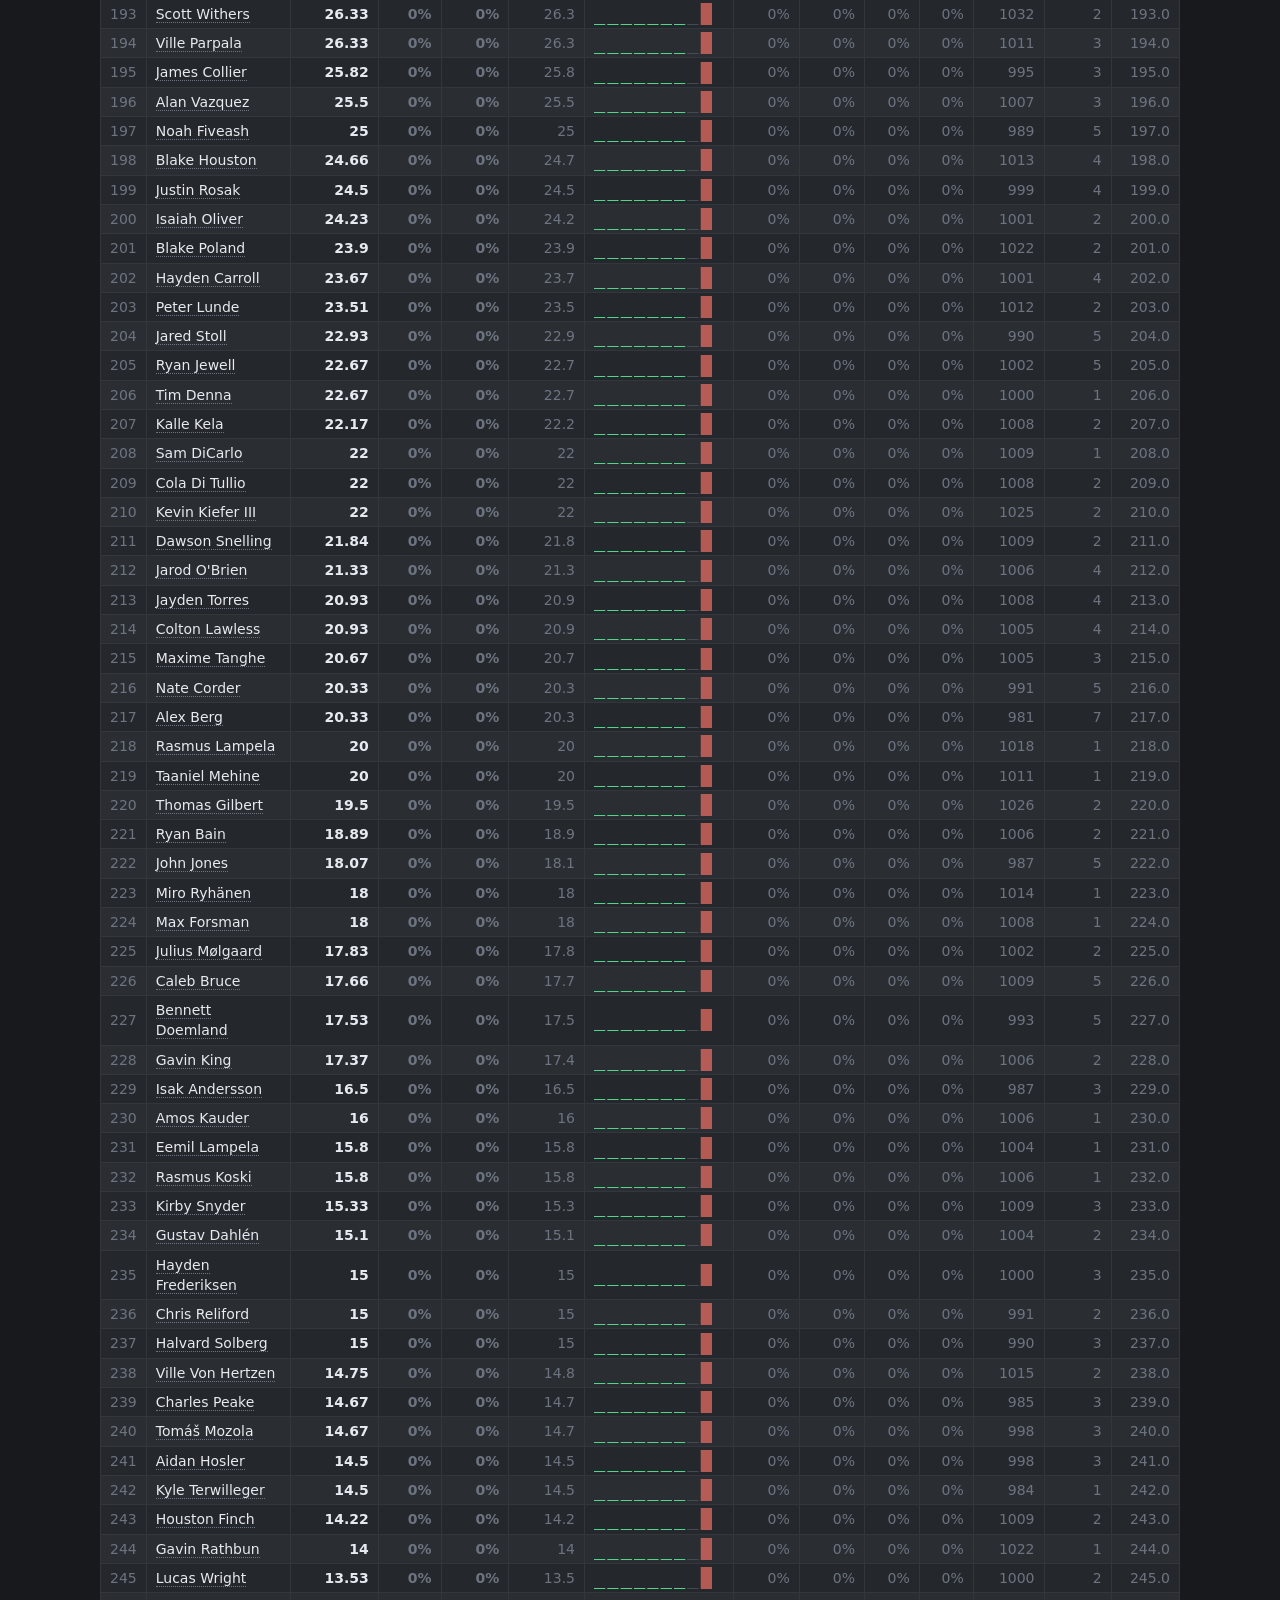
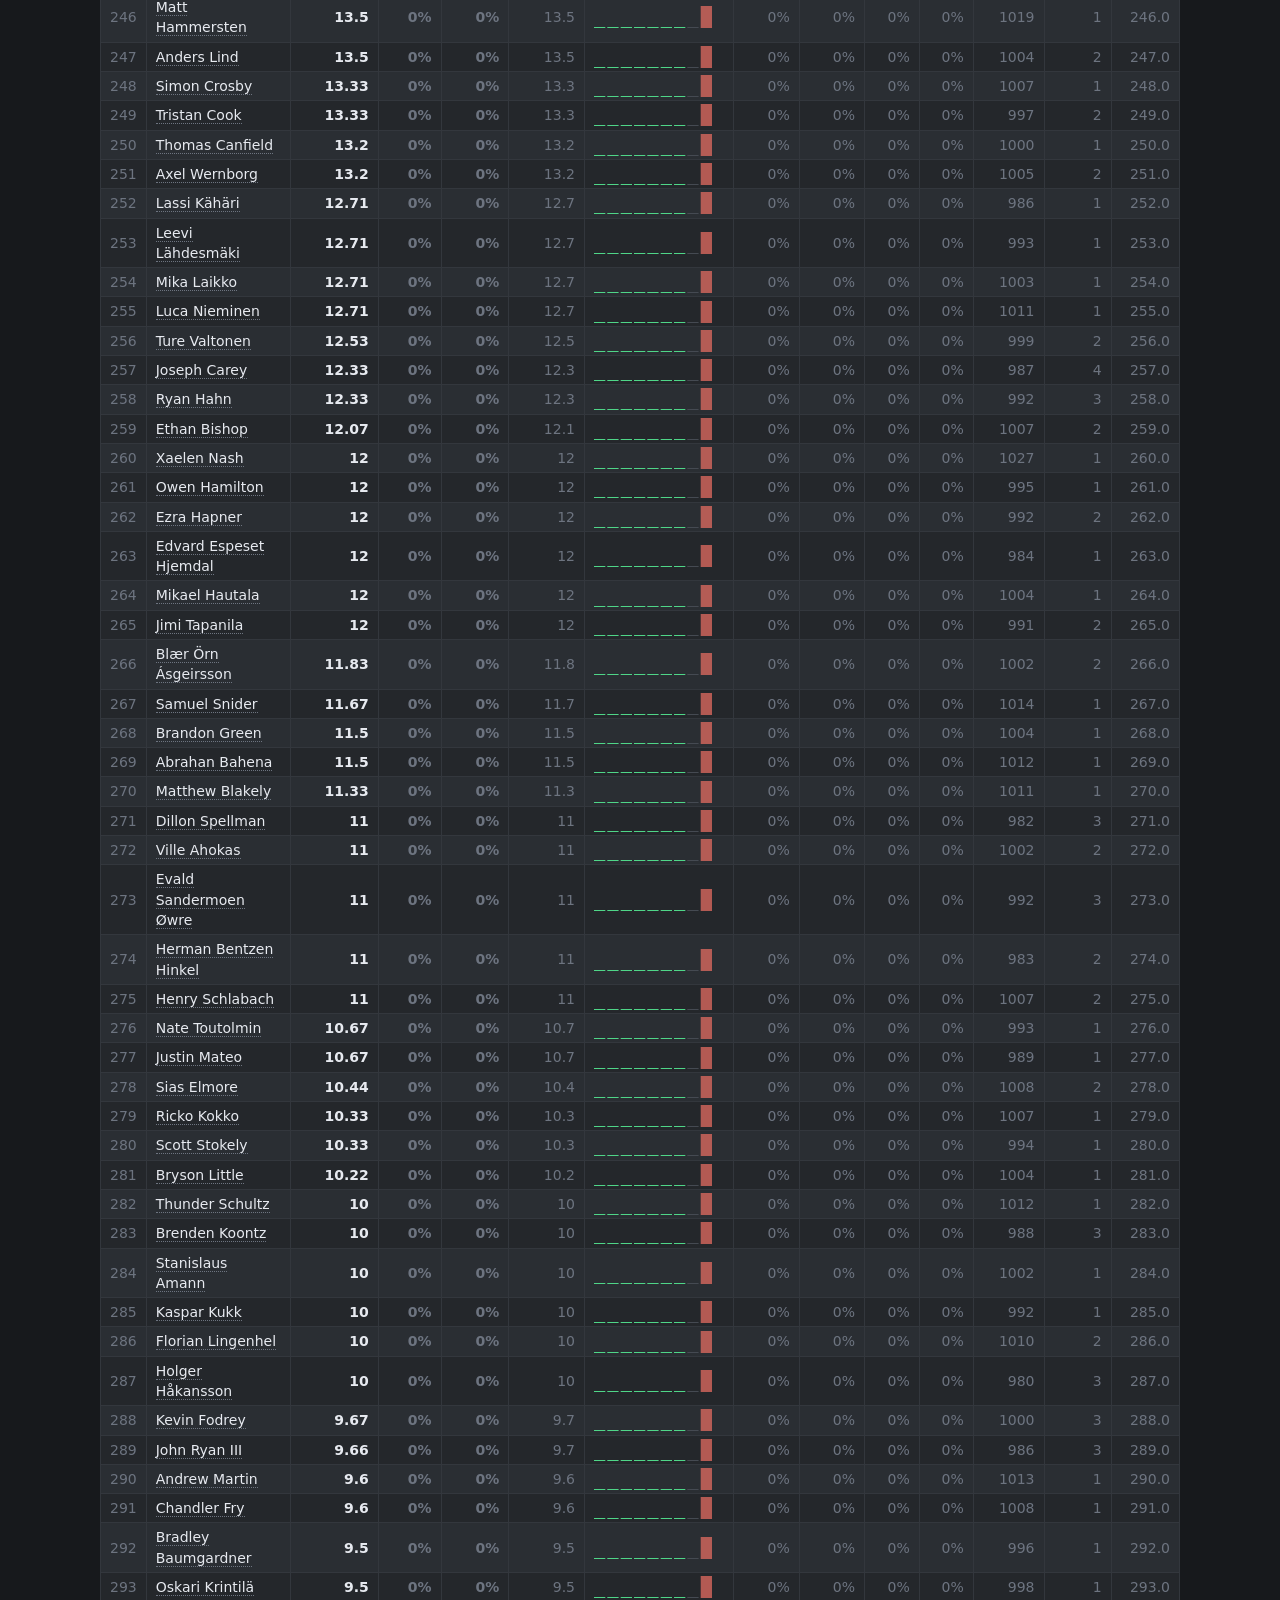
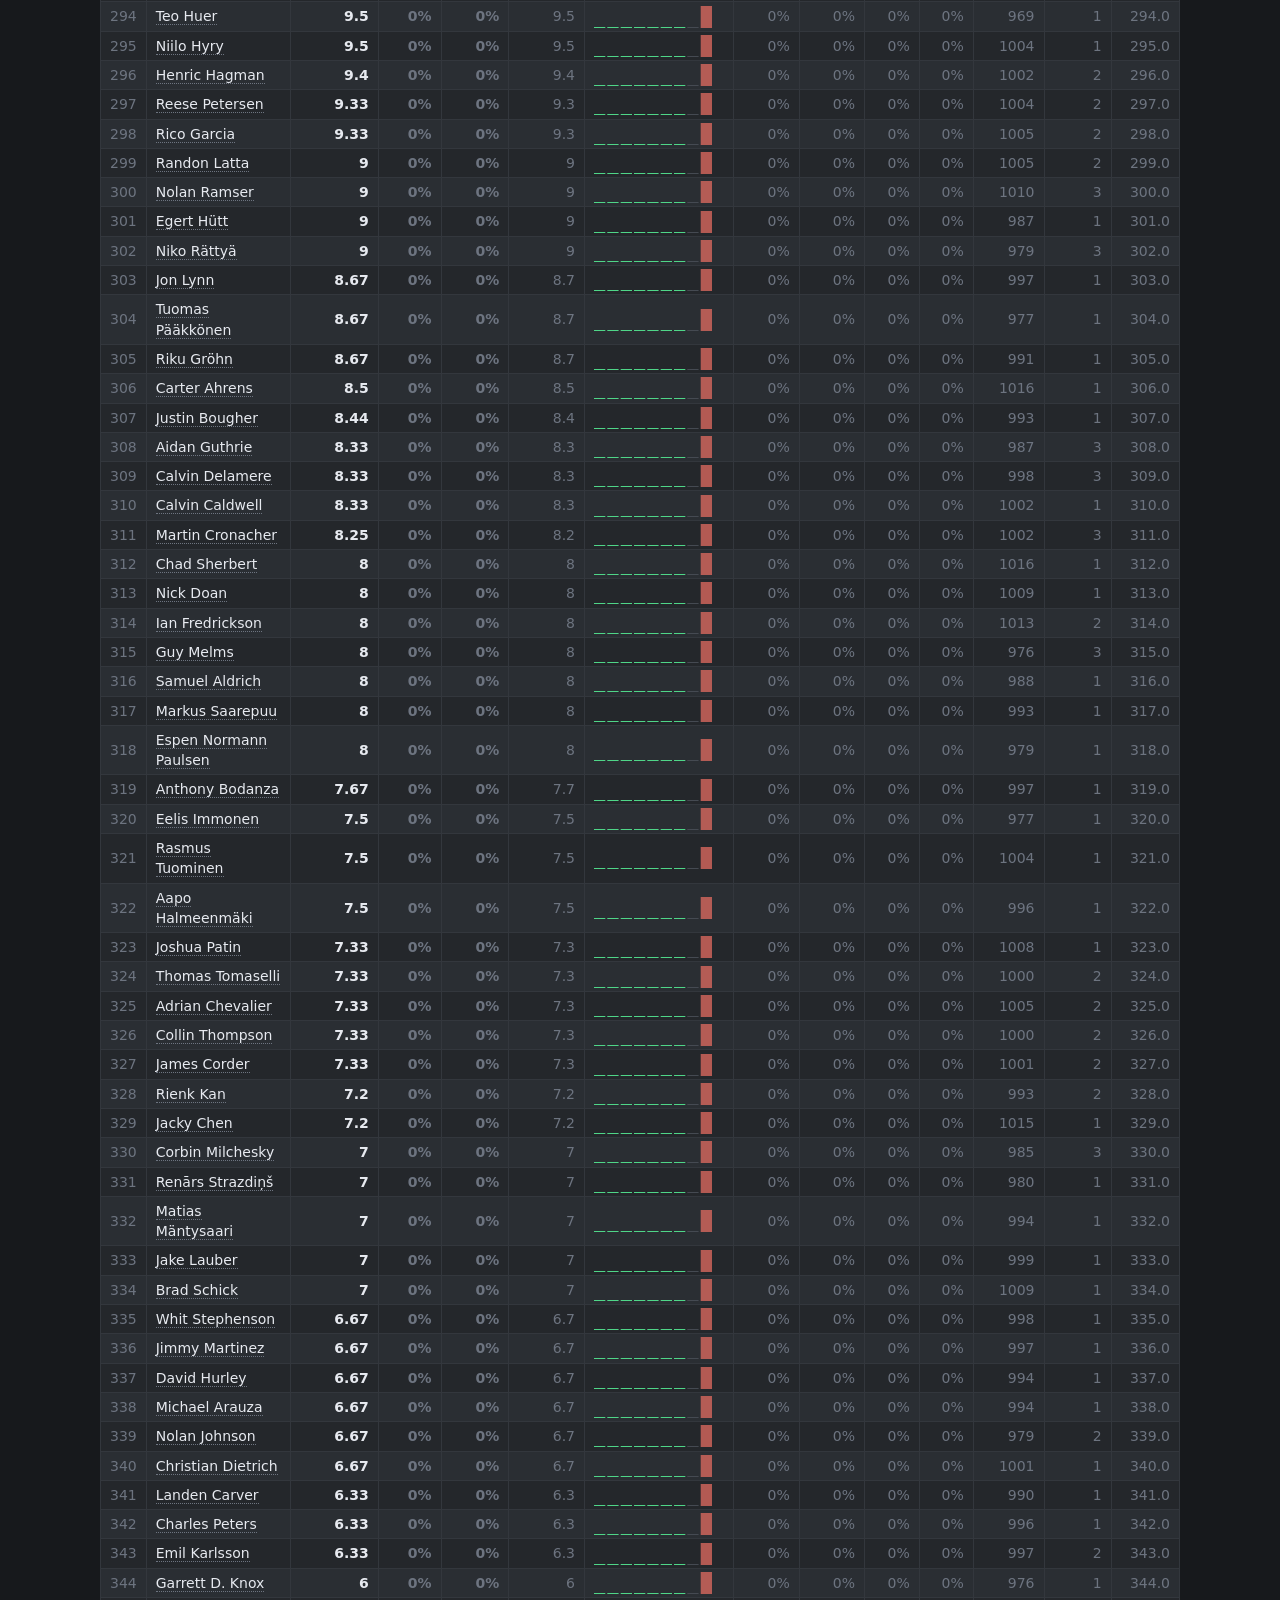
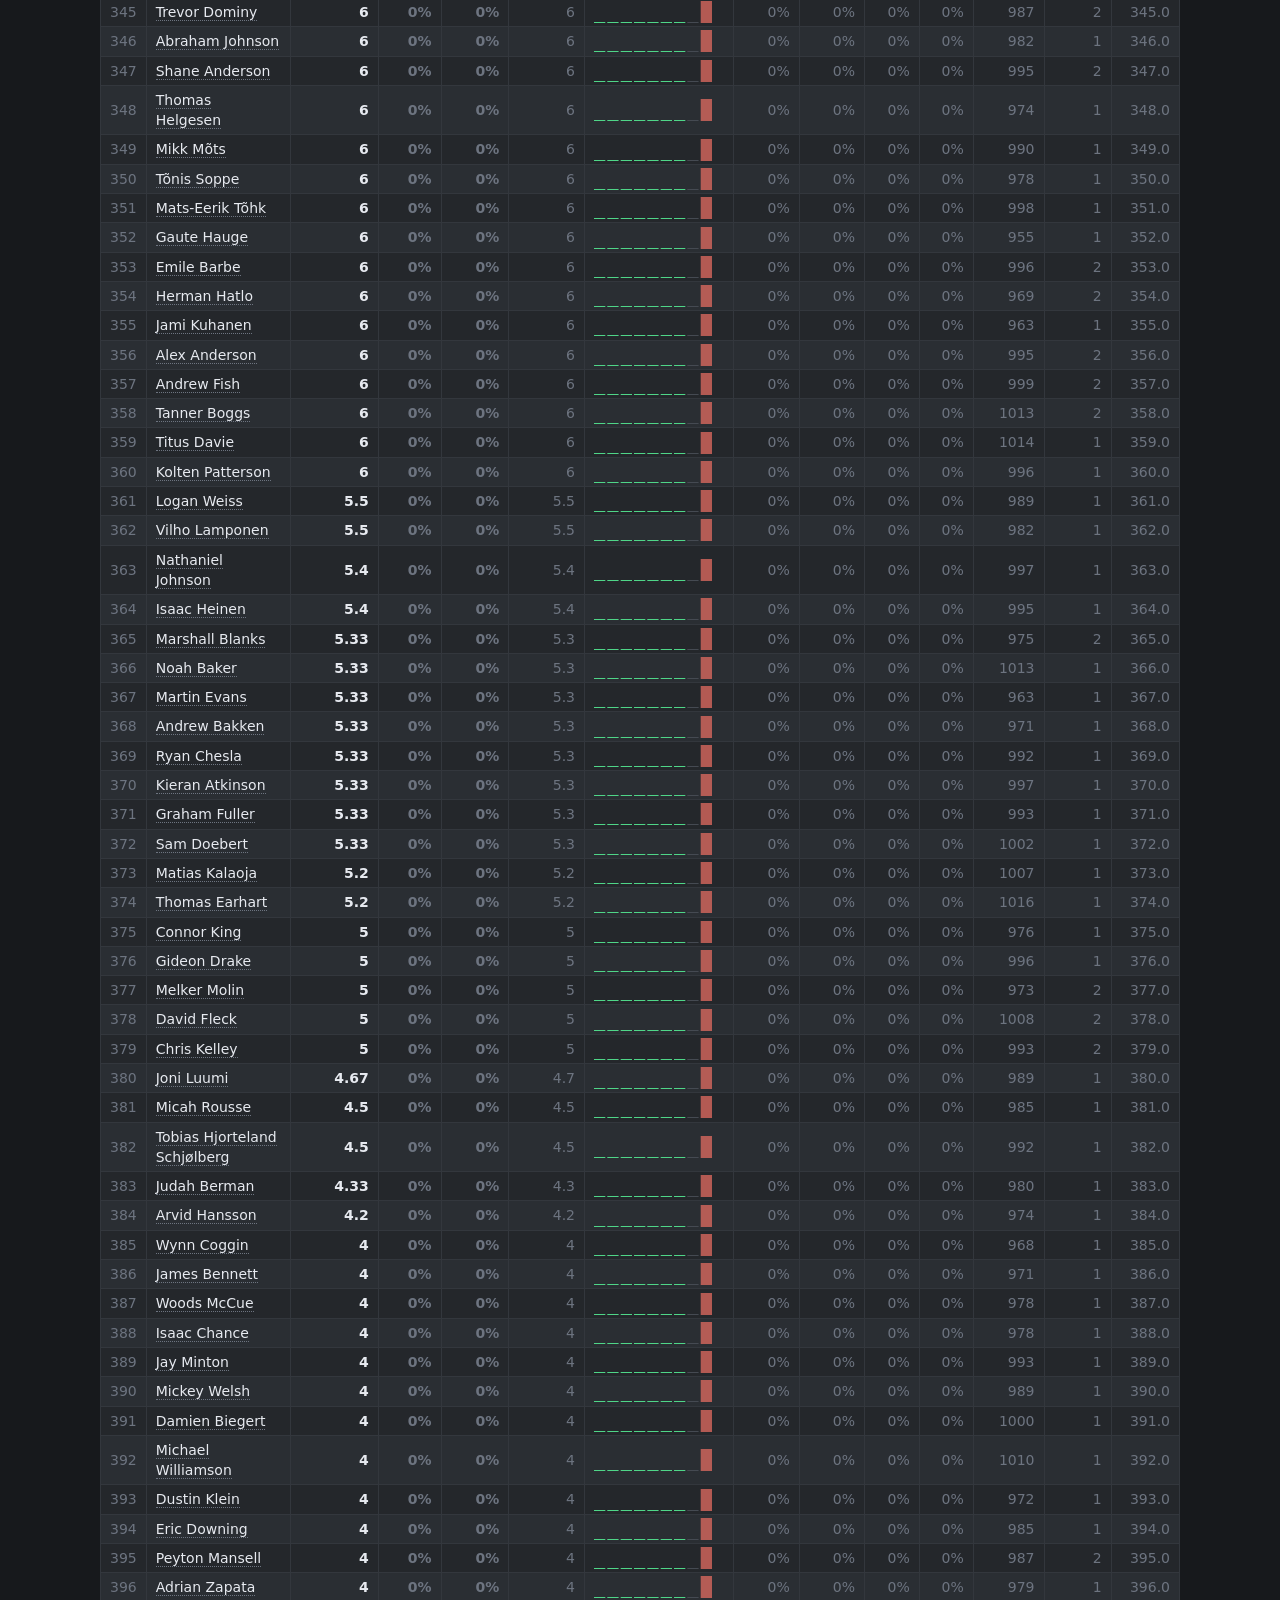
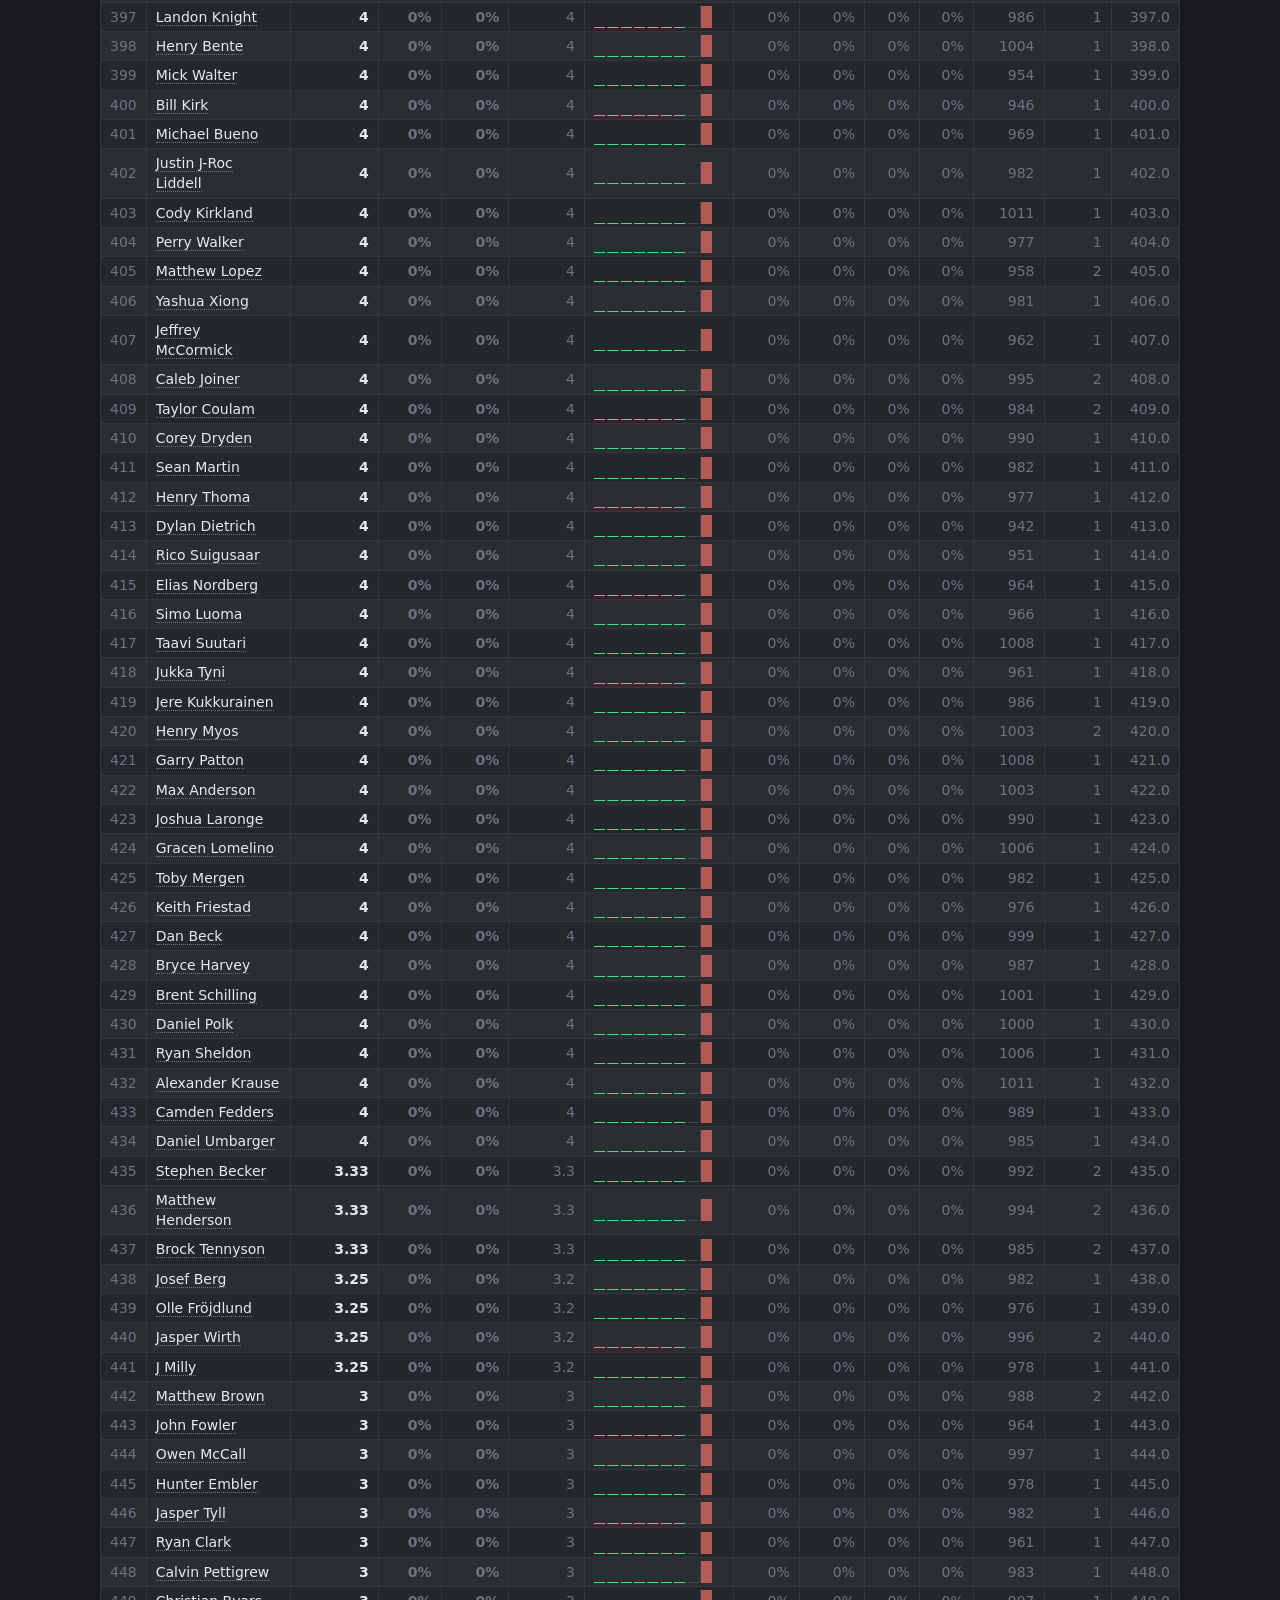
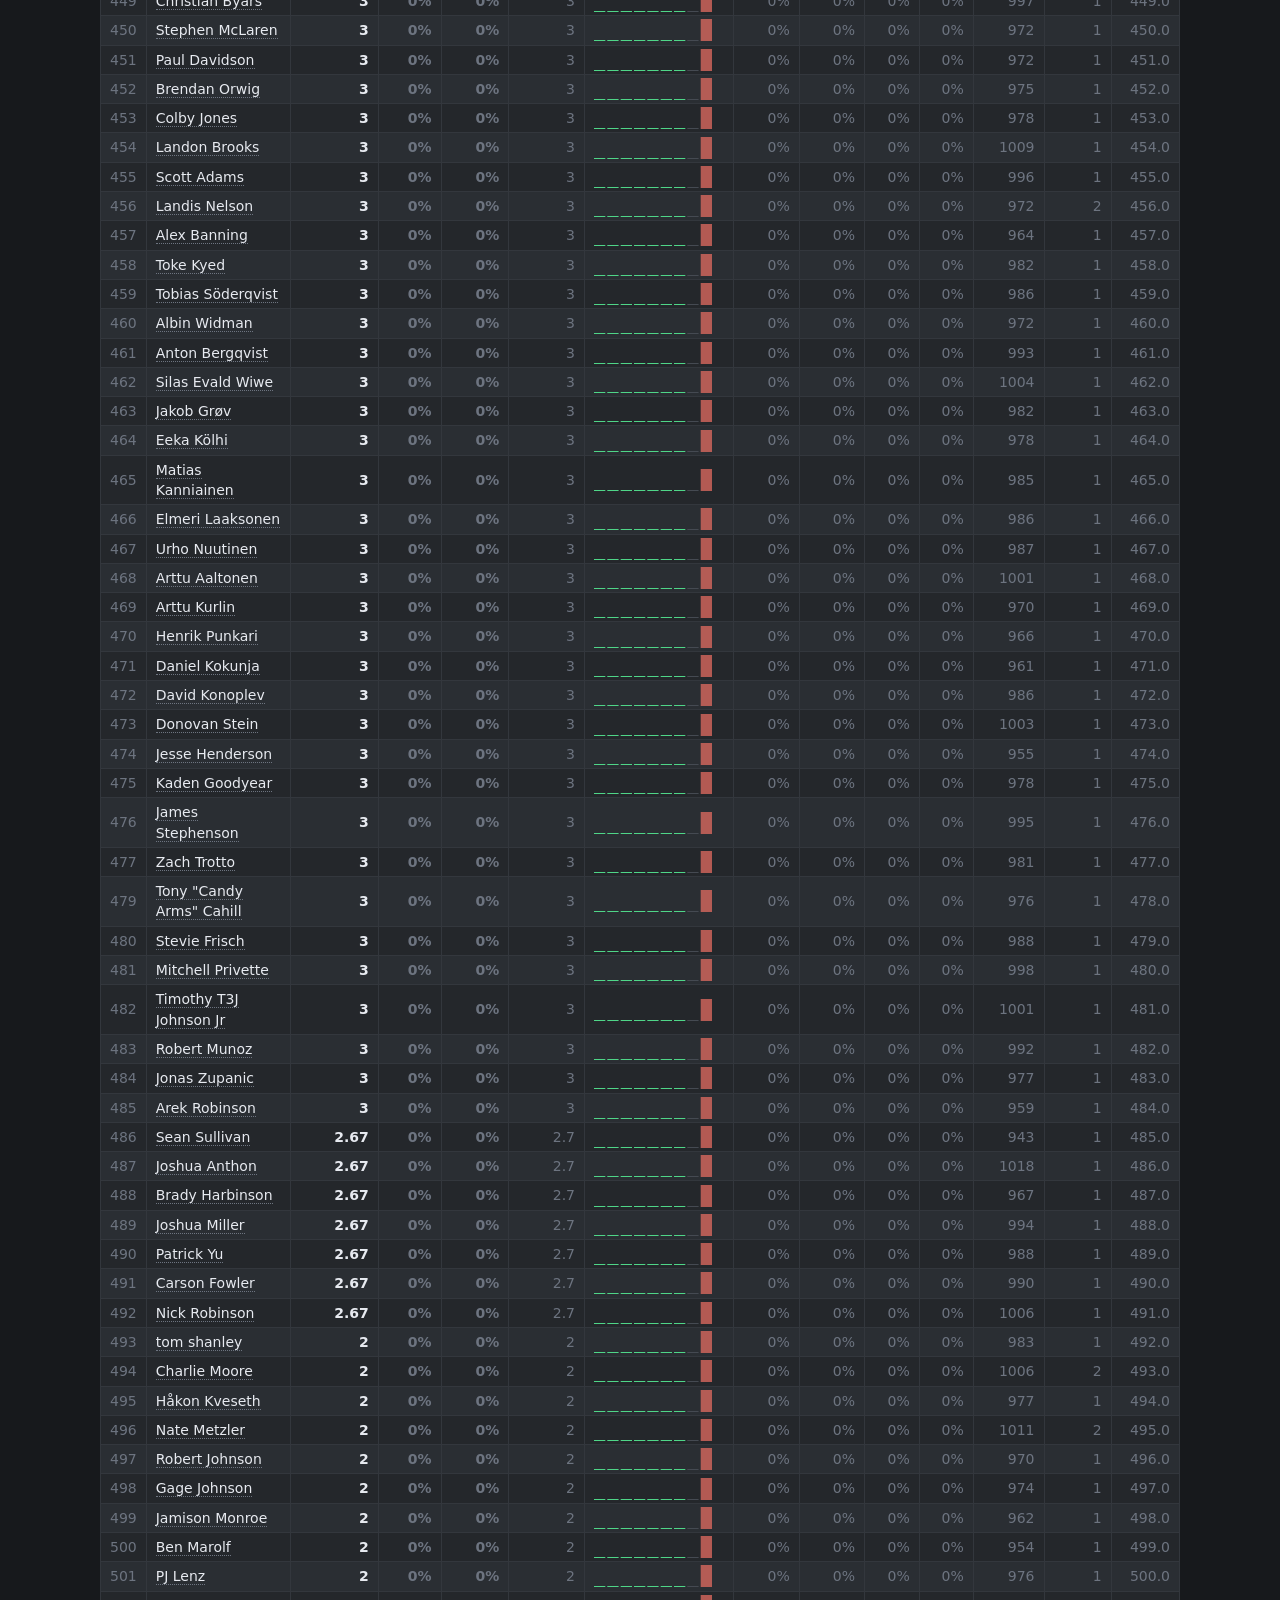
==== commit 986a4efa: "Add a 2027 Tour planner tab: best home base and cheapest driving trip Scrapes the PDGA's published 2" ====
--- a/docs/index.html
+++ b/docs/index.html
@@ -31,6 +31,7 @@
 <link rel="modulepreload" href="js/race.js">
 <link rel="modulepreload" href="js/projection.js">
 <link rel="modulepreload" href="js/whatif.js">
+<link rel="modulepreload" href="js/tourplan.js">
 <script data-goatcounter="https://dgoodenough.goatcounter.com/count"
         async src="//gc.zgo.at/count.js"></script>
 </head>
@@ -54,6 +55,7 @@
         <button data-view="next">2027</button>
         <button data-view="whatif">What if</button>
         <button data-view="euro">EuroTour</button>
+        <button data-view="tour">Tour planner</button>
       </div>
       <div class="seg" id="division-seg">
         <button data-div="mpo" class="active">MPO</button>
@@ -69,6 +71,7 @@
     <section id="view-next" hidden></section>
     <section id="view-whatif" hidden></section>
     <section id="view-euro" hidden></section>
+    <section id="view-tour" hidden></section>
   </main>
 
   <footer>
--- a/docs/style.css
+++ b/docs/style.css
@@ -99,6 +99,15 @@
    hover fill alike, in dark, newsprint, and print. */
 .table-ledger td .pos { color: var(--pos); }
 .table-ledger td .pend { color: var(--pend); }
+.table-ledger td .neg { color: var(--neg); }
+.asis { white-space: nowrap; }
+.asis-mv, .asis-cup { font-size: .7em; margin-left: 2px; }
+/* at phone width the rank and its colour carry it; the move and tag are in the tap-tip */
+@media (max-width: 560px) {
+  .asis-mv, .asis-cup { display: none; }
+  /* the extra core column has to come out of the padding, not the page width */
+  .table-ledger.has-asis th, .table-ledger.has-asis td { padding-left: 5px; padding-right: 5px; }
+}
 
 /* PDGA-required player/event links: quiet in the tables, obvious on hover */
 a.plink { color: inherit; text-decoration: none; border-bottom: 1px dotted var(--ink-3); }
@@ -139,6 +148,18 @@
    which is the axis every chart here reads along. Without it the page just
    scrolls and no readout is ever reachable on a phone. */
 .probe { touch-action: pan-y; }
+
+/* ...with one exception, and it is the event-odds charts. Those are pinned to
+   a 620px floor (see .rc-svg below) because a dozen labelled lines cannot be
+   squeezed into a phone's width and stay readable, so on a 390px screen a
+   little over half the chart is off the side of its own scroll box. With
+   `pan-y` alone there is no gesture left to reach the rest: the probe has
+   taken the horizontal drag and the browser will not pan. Handing the
+   horizontal axis back means a drag scrolls the chart and a stationary tap
+   still reads it out, which is the pair a reader actually needs at that width.
+   A mouse is untouched — touch-action governs touch only, so hover-scrubbing
+   on a desktop works exactly as before. */
+.rc-svg.probe { touch-action: pan-x pan-y; }
 
 /* One affordance for everything carrying an explanation, so the pattern is
    learned once. Table *cells* opt out — underlining a whole cell reads as an
@@ -338,6 +359,40 @@
 .pv-gapdot { fill: var(--pend); }
 .pv-gaplabel { fill: var(--ink-2); font-size: 10.5px; }
 .pv-gapnum { fill: var(--ink); font-weight: 700; }
+/* the cutline's low and high marks. Dashed and in the structural grey, so the
+   median keeps the chart's one solid reference and these read as the band
+   around it rather than as three equal lines. */
+.pc-band { stroke: var(--ink-3); stroke-width: 1; stroke-dasharray: 3 3; opacity: .8; }
+.pc-bandlabel { fill: var(--ink-2); font-size: 9.5px; font-variant-numeric: tabular-nums; }
+
+/* "what it costs" columns: the points value sits under its column name, so the
+   head carries the threshold and the cells stay one word wide */
+.need-tbl th .need-pts { display: block; font-weight: 400; color: var(--ink-3);
+                         font-variant-numeric: tabular-nums; }
+
+/* head to head: two pickers side by side, one per line once a phone can no
+   longer show a name and a points total in half a row */
+.h2h-tools { gap: 6px 8px; }
+.h2h-sel { flex: 0 1 auto; min-width: 0; max-width: 330px; font: inherit; font-size: var(--fs-small);
+           color: var(--ink); background: var(--paper-2);
+           border: 1px solid var(--grid-strong); border-radius: var(--radius); padding: 3px 6px; }
+.h2h-vs { font-size: var(--fs-caption); color: var(--ink-3); }
+@media (max-width: 640px) {
+  .h2h-sel { flex: 1 1 100%; max-width: none; }
+  .h2h-vs { flex: 1 1 100%; }
+}
+/* four columns have no business spanning a desktop: capped so the scenario and
+   its answer stay next to each other, and scrolling below the floor as usual */
+.h2h-tbl { min-width: 420px; max-width: 760px; }
+/* four equal columns: the scenario is no more important than the answer to it,
+   and an even split keeps the payload on screen when the panel scrolls */
+.h2h-tbl th, .h2h-tbl td { width: 25%; }
+.h2h-tbl td:first-child { font-weight: 700; }
+/* the DNF row is an outcome rather than a place, so it is ruled off from the
+   ladder above it rather than left to read as an 82nd finishing position */
+.h2h-tbl tr.h2h-dnf td { border-top: 1px solid var(--grid-strong); }
+/* the priced columns are one word wide; the slack belongs to the name */
+.need-tbl th:nth-child(n+3), .need-tbl td:nth-child(n+3) { width: 74px; }
 
 /* ways in — two semantic hues plus a structural grey for the invite, which is
    an entitlement rather than a competitive route */
@@ -380,6 +435,33 @@
 .rc-future { fill: var(--ink); opacity: .05; }
 .rc-flabel { fill: var(--ink-3); font-size: 10px; letter-spacing: .4px; }
 .rc-endnum { fill: var(--ink-2); font-weight: 400; font-variant-numeric: tabular-nums; }
+/* Dead and back again, in their own lane under the plot. Red is the palette's
+   "never" and green its "happened", which is exactly what the pair means.
+   Drawn rather than set as emoji: a skull glyph is a different colour and a
+   different shape on every platform, takes no palette, and renders at a size
+   of the font's choosing inside an SVG. */
+.rc-skull { fill: var(--neg); }
+.rc-phoenix { fill: var(--pos); }
+/* A ring of the panel's own background on every mark. Neighbouring updates are
+   about three pixels apart and a glyph is nine wide, so without it a run of
+   skulls fuses into one red smear and the bird disappears into it. Not on the
+   eye sockets, which are already that colour. */
+.rc-skull > :not(.rc-hollow), .rc-phoenix > path {
+  stroke: var(--paper); stroke-width: 1.5; paint-order: stroke;
+}
+/* the eye sockets and teeth are knocked out with the panel's own background */
+.rc-hollow { fill: var(--paper); }
+.rc-xmore { fill: var(--ink-3); font-size: 8.5px; font-variant-numeric: tabular-nums; }
+/* a row for someone already out: still readable, no longer competing for the eye */
+.rc-gone td { opacity: .62; }
+
+/* An axis break: the hours nobody was playing, cut out of the clock. The slug
+   carries the panel's own background so a series cannot appear to run through
+   time that was removed, and the two slashes are the convention saying why. */
+.rc-cut { fill: var(--paper); }
+.rc-cutmark { fill: none; stroke: var(--grid-strong); stroke-width: 1.25;
+              vector-effect: non-scaling-stroke; }
+
 /* round boundaries: structure, so greyscale — the colour here is all data */
 .rc-round { stroke: var(--grid); stroke-width: 1; stroke-dasharray: 3 3; }
 .rc-rlabel { fill: var(--ink-3); font-size: 10px; letter-spacing: .5px; }
@@ -414,6 +496,38 @@
 .ledger-light .rc-c10 { color: #4a4d52; }
 .ledger-light .rc-c11 { color: #7a4a20; }
 
+/* ------------------------------------------------------------------ fork line
+
+   A ladder of cuts, not a dozen identities, so the colour here is an ORDINAL
+   ramp rather than the categorical palette above: one hue, monotone lightness,
+   deepest at the cut that matters most. Green because these are degrees of
+   still-alive; the one band that means eliminated takes --neg, which is the
+   only place on this chart the palette's negative colour belongs.
+
+   Both ramps are stepped against their own --paper (light end >= 2:1, adjacent
+   steps >= 0.06 OKLCH L) so the faintest cut still reads as a line rather than
+   as a smudge, and the order is legible as order. */
+.fk-line { fill: none; stroke: currentColor; stroke-width: 2; stroke-linejoin: round;
+           stroke-linecap: round; vector-effect: non-scaling-stroke; }
+.fk-band { fill: currentColor; opacity: .12; }
+.fk-dead { fill: var(--neg); opacity: .09; }
+/* the leaderboard's own best score: a reference the cuts are read against
+   rather than a cut itself, so greyscale, dashed, and out of the ramp */
+.fk-best { fill: none; stroke: var(--ink-2); stroke-width: 1.25; stroke-dasharray: 4 3;
+           opacity: .7; vector-effect: non-scaling-stroke; }
+.fk-best-end { color: var(--ink-2); }
+.fk-sw { background: currentColor; }
+.fk-deadsw { background: var(--neg); opacity: .5; }
+
+/* Three steps, deepest at the tightest call: the ramp tracks how alive a score
+   still is, which runs the same way down the chart as it did before. */
+.fk-c0 { color: #2a6344; }
+.fk-c1 { color: #47b47a; }
+.fk-c2 { color: #5fdc9b; }
+.ledger-light .fk-c0 { color: #6fac8e; }
+.ledger-light .fk-c1 { color: #1d6845; }
+.ledger-light .fk-c2 { color: #054526; }
+
 /* ==========================================================================
    THE EXPERIMENTAL TABS — 2027 and the EuroTour
 
@@ -561,3 +675,33 @@
 .changelog-date { color: var(--ink-3); font-variant-numeric: tabular-nums; white-space: nowrap; padding-right: 10px; }
 
 footer { margin-top: 22px; color: var(--ink-3); font-size: var(--fs-small); }
+
+/* ---------- tour planner ---------- */
+.tp-controls { display: grid; gap: 8px; }
+.tp-row { display: flex; align-items: center; gap: 10px; flex-wrap: wrap; }
+.tp-label { flex: 0 0 76px; font-size: var(--fs-small); font-weight: 700; color: var(--ink); }
+.tp-unit { font-size: var(--fs-caption); color: var(--ink-3); }
+.tp-seg { flex-wrap: wrap; max-width: 100%; }
+#tp-home { font: inherit; font-size: var(--fs-small); padding: 3px 6px; max-width: 100%;
+  border: 1px solid var(--grid-strong); border-radius: var(--radius); background: var(--paper); color: var(--ink); }
+.tp-notes { font-size: var(--fs-caption); color: var(--ink-2); margin: -8px 0 14px; max-width: 88ch; }
+.tp-notes summary { cursor: pointer; color: var(--ink); font-weight: 700; }
+.tp-notes ul { margin: 6px 0 0; padding-left: 18px; }
+.tp-notes li { margin: 3px 0; }
+.tp-home-row { cursor: pointer; }
+.tp-home-row:hover td, .tp-home-row:focus-visible td { background: var(--chrome-2); }
+.tp-sel td { background: var(--pend-fill); color: var(--pend-fill-ink); }
+.tp-town { font-weight: 700; white-space: nowrap; }
+.tp-when { white-space: nowrap; color: var(--ink-2); }
+.tp-trip { font-size: var(--fs-caption); color: var(--ink-2); min-width: 280px; }
+.tp-arrow { color: var(--ink-3); }
+.tp-at { display: block; font-size: var(--fs-caption); color: var(--ink-3); }
+.tp-homeleg td { color: var(--ink-3); font-style: italic; }
+.tp-drive { white-space: nowrap; }
+.tp-trip-block + .tp-trip-block { margin-top: 14px; padding-top: 10px; border-top: 1px solid var(--grid); }
+.tp-trip-head { margin: 0 0 6px; font-size: var(--fs-small); color: var(--ink-2); cursor: pointer; }
+.tp-trip-head b { color: var(--ink); }
+.tp-cat { display: inline-block; min-width: 3.6em; text-align: center; font-size: var(--fs-caption);
+  border: 1px solid var(--grid-strong); border-radius: var(--radius); padding: 0 4px; color: var(--ink-2); }
+.tp-elite, .tp-major { color: var(--ink); font-weight: 700; }
+@media (max-width: 560px) { .tp-label { flex-basis: 100%; } }
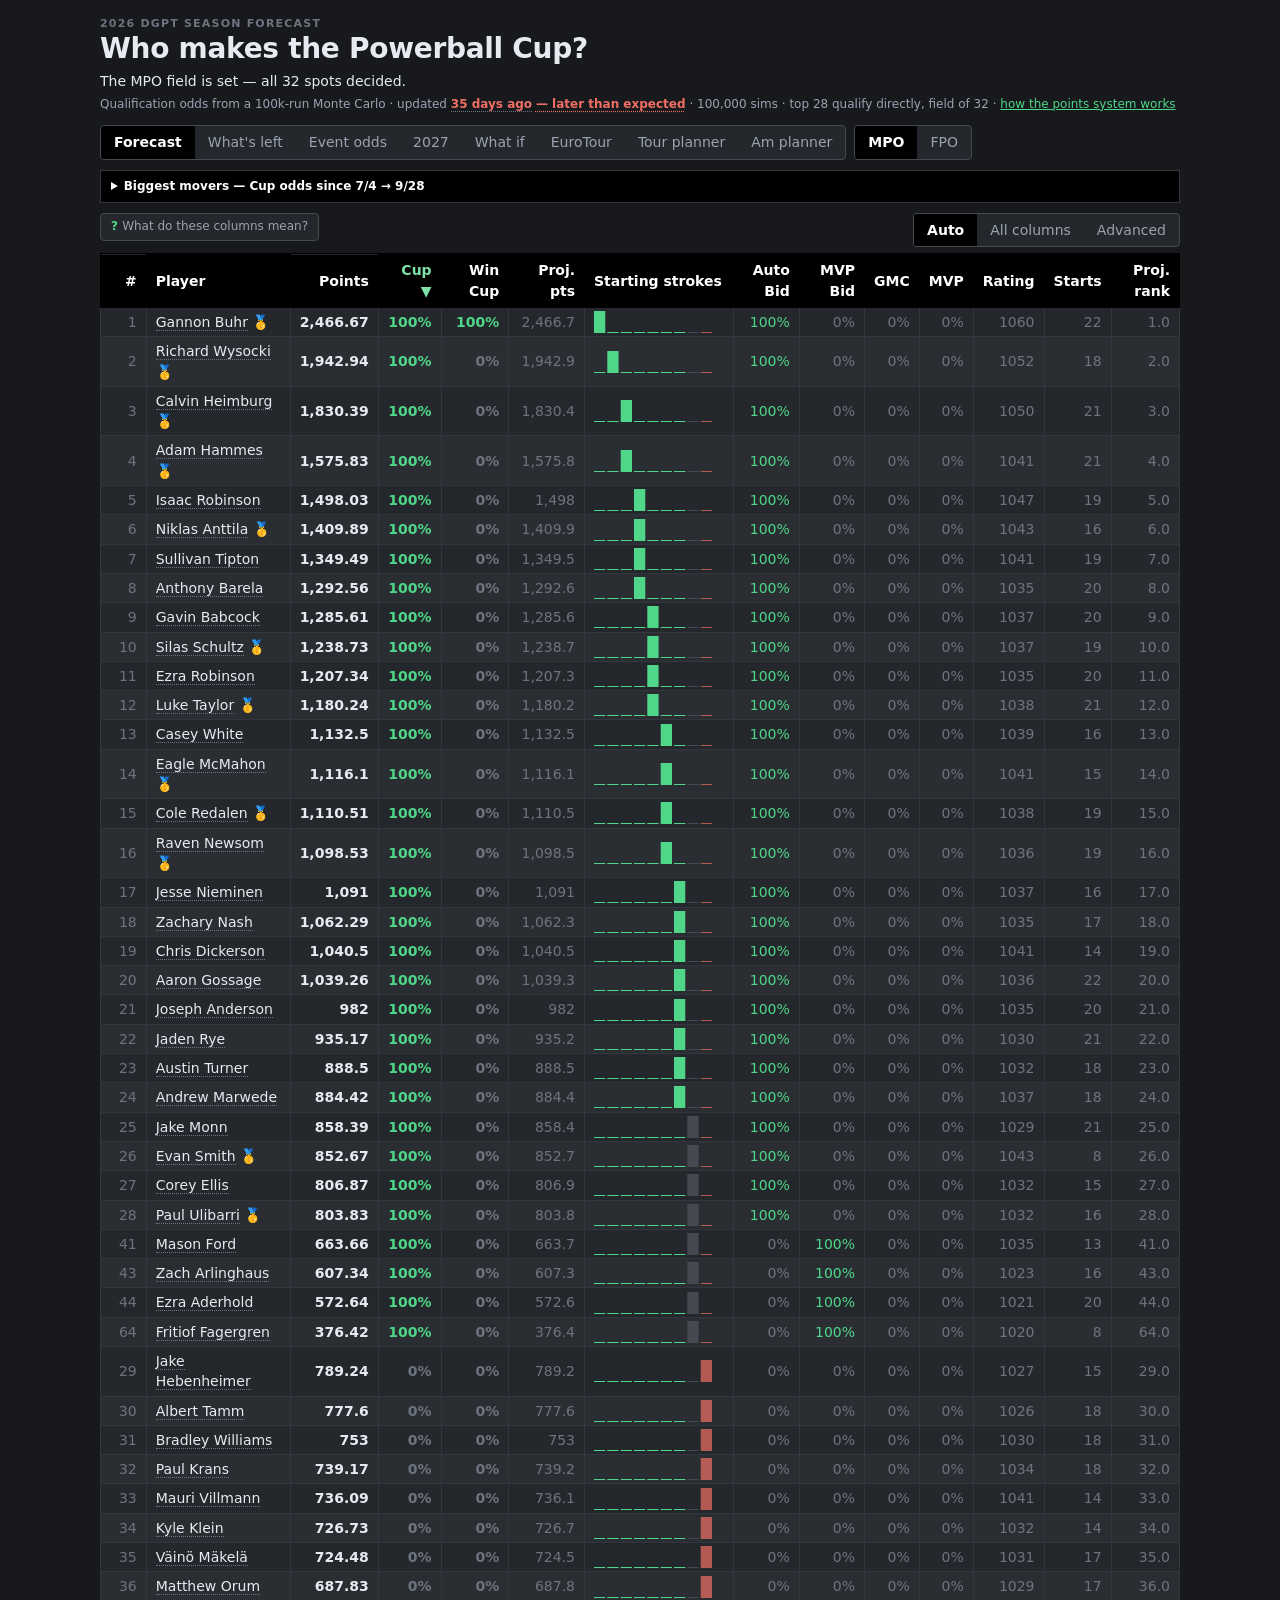
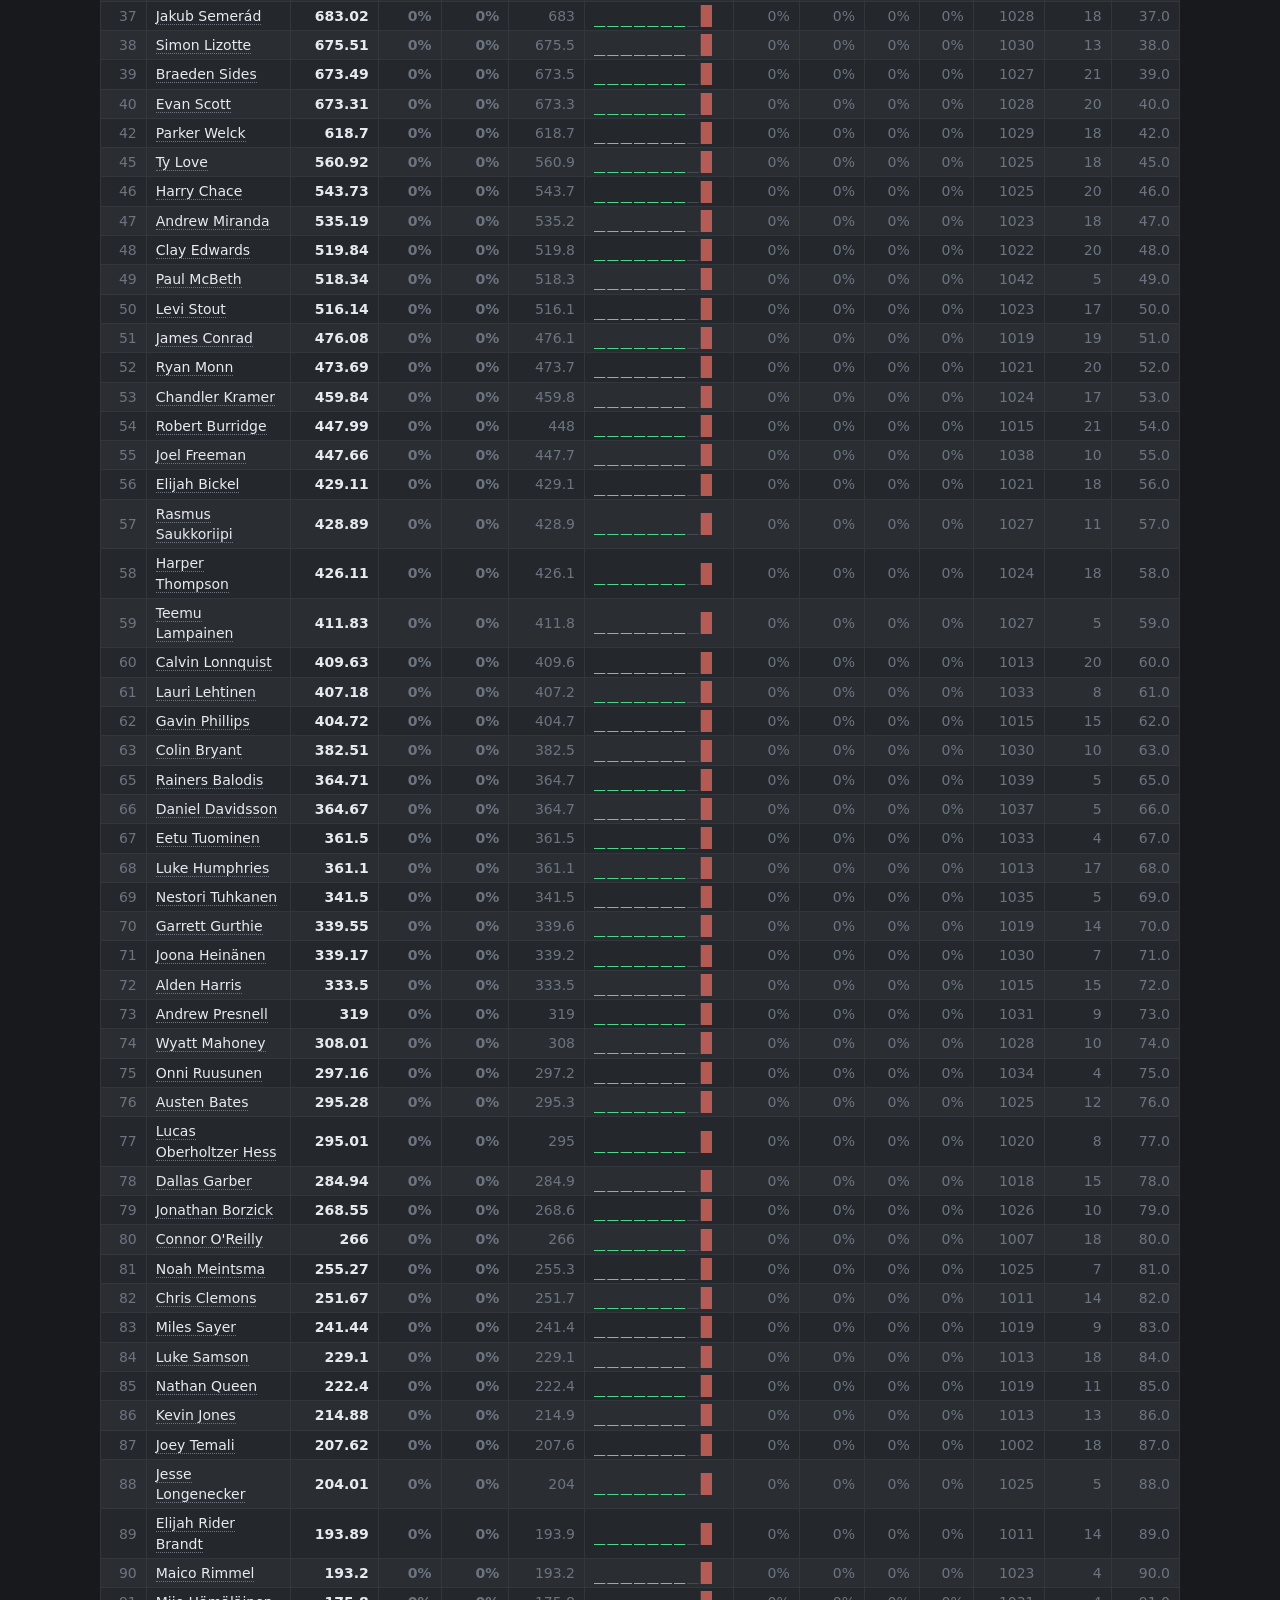
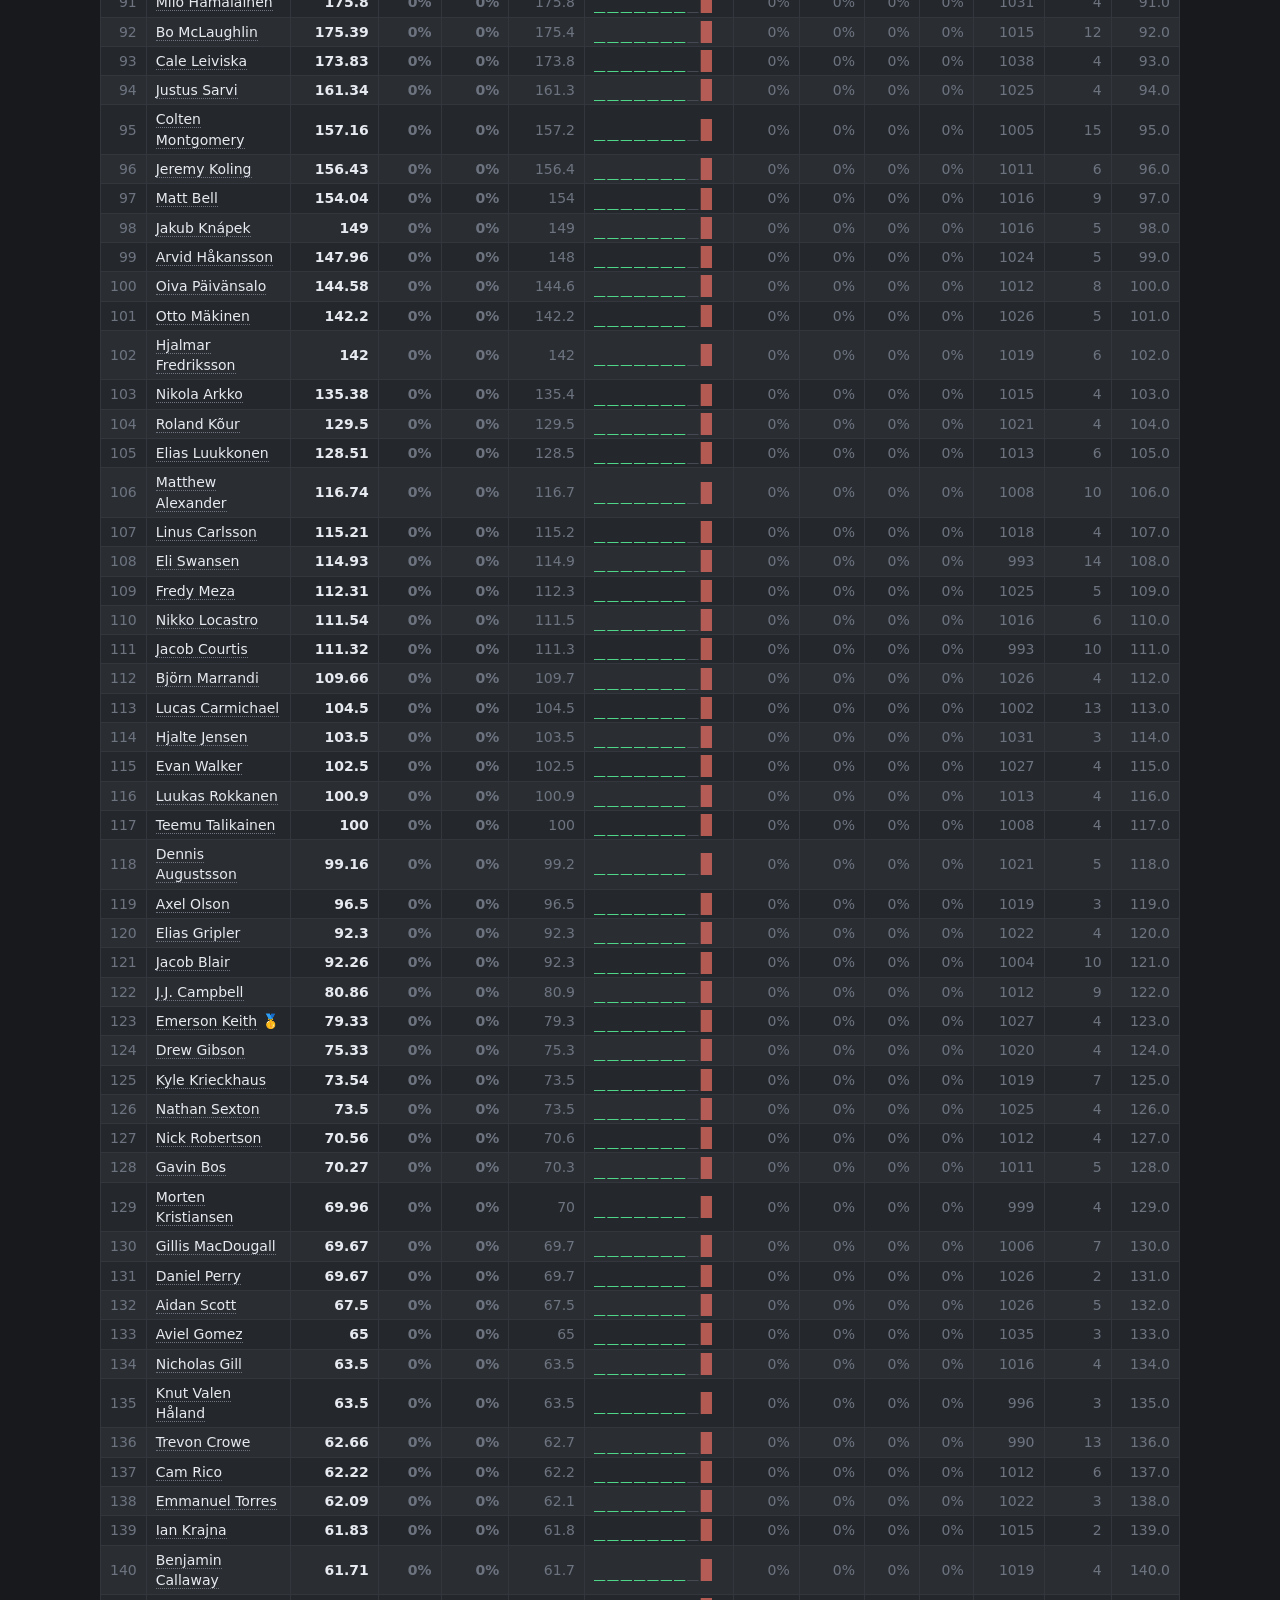
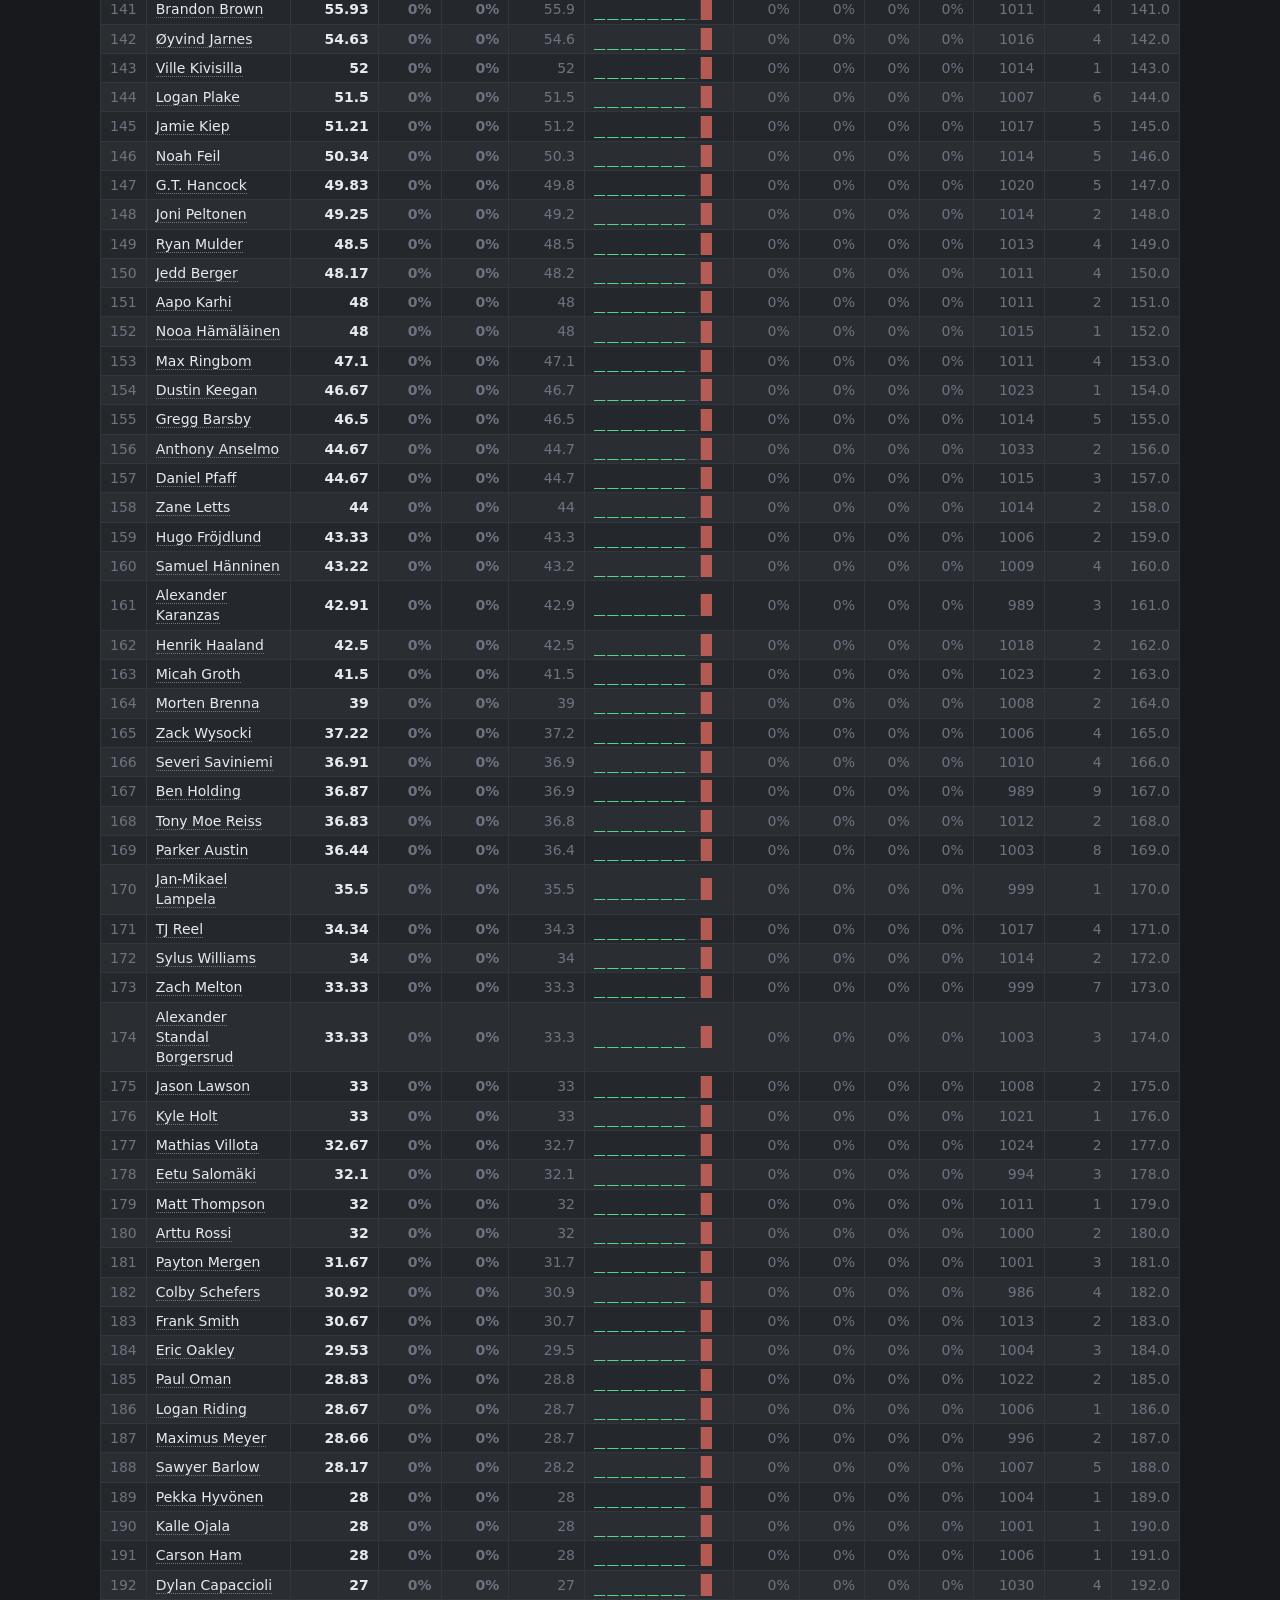
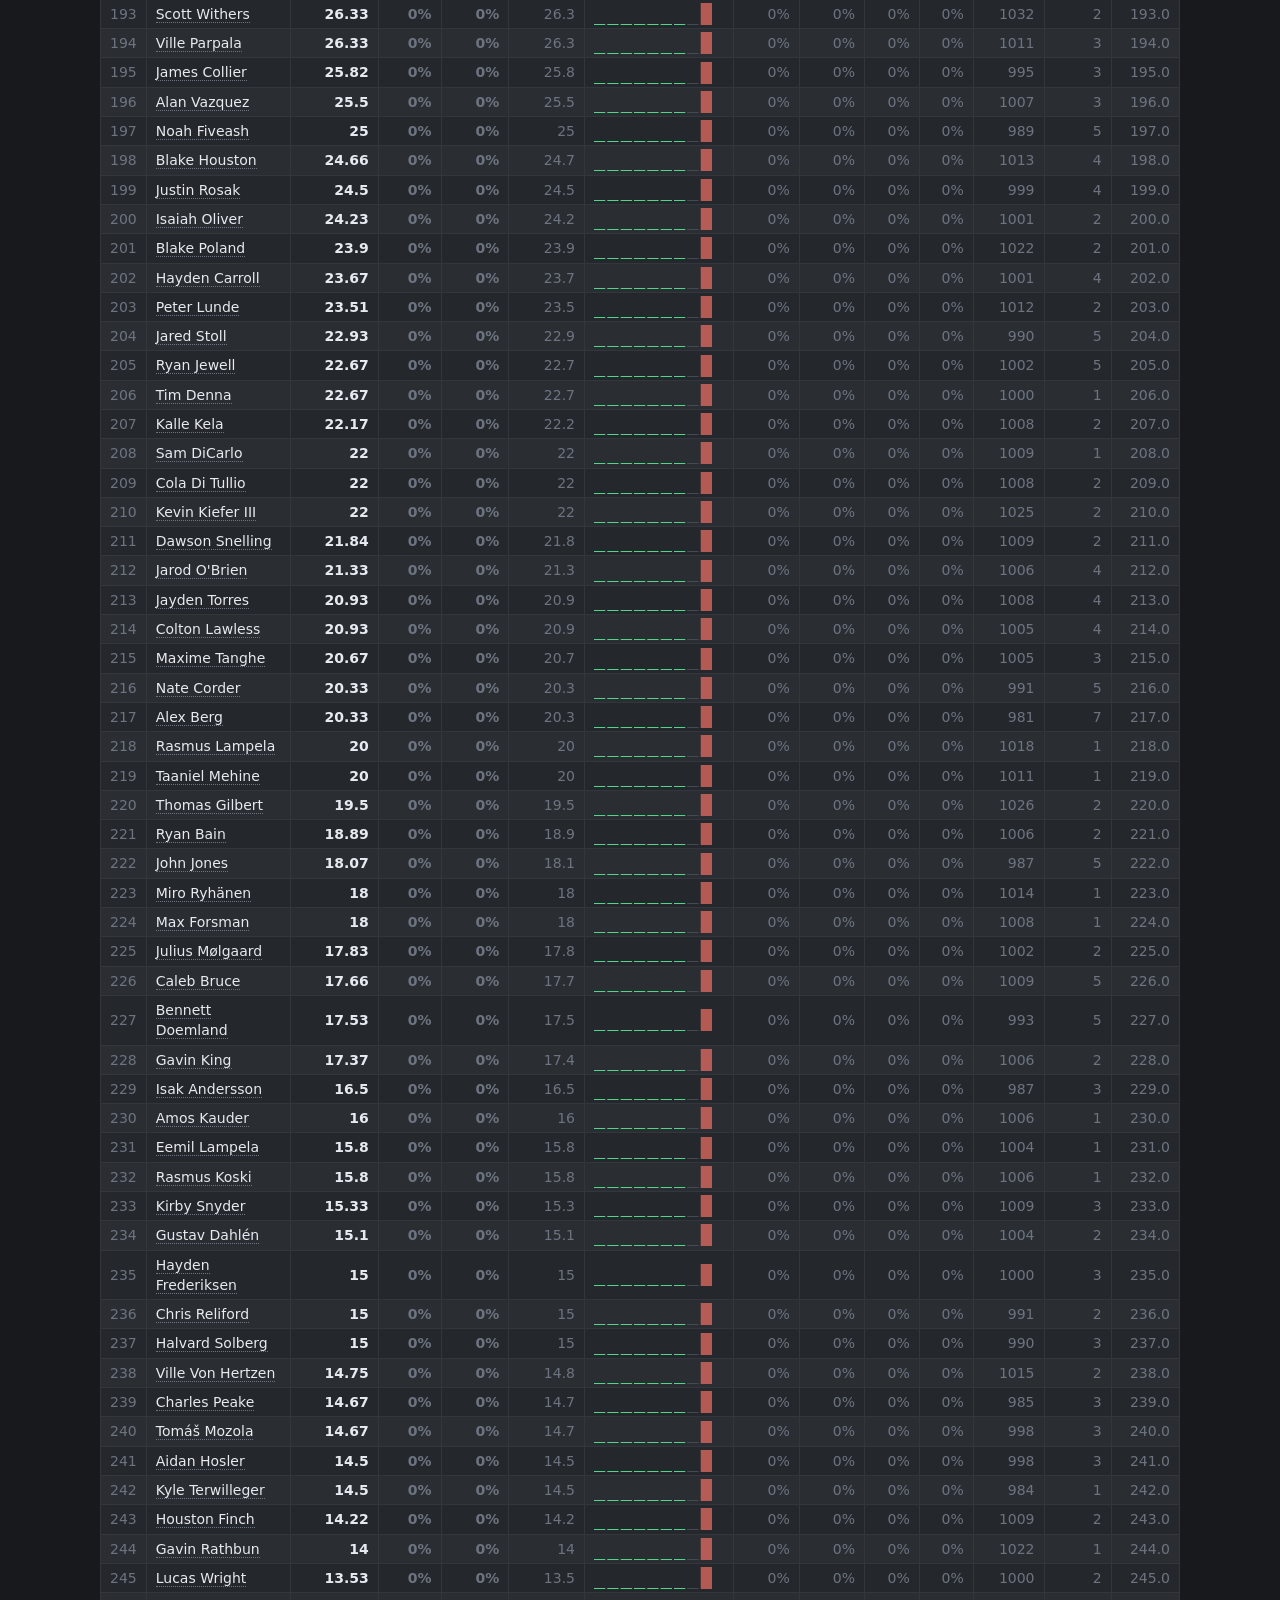
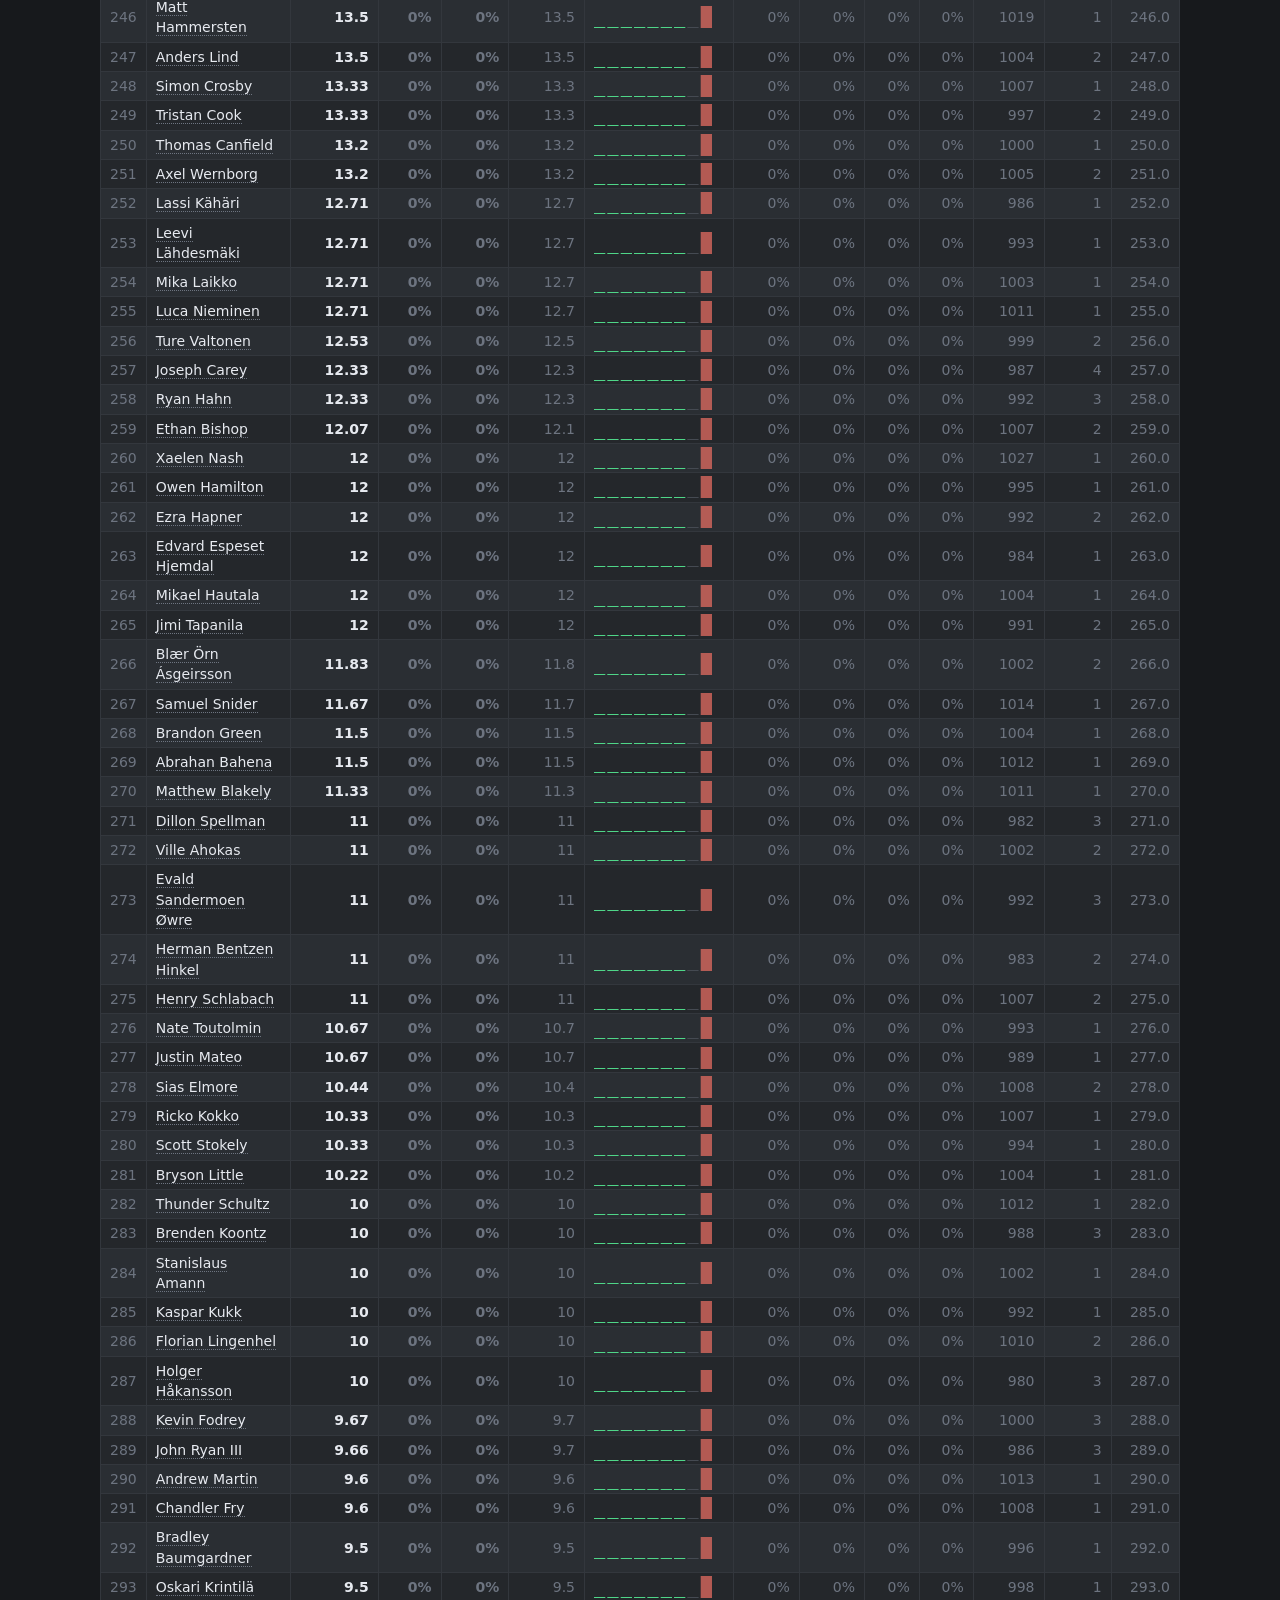
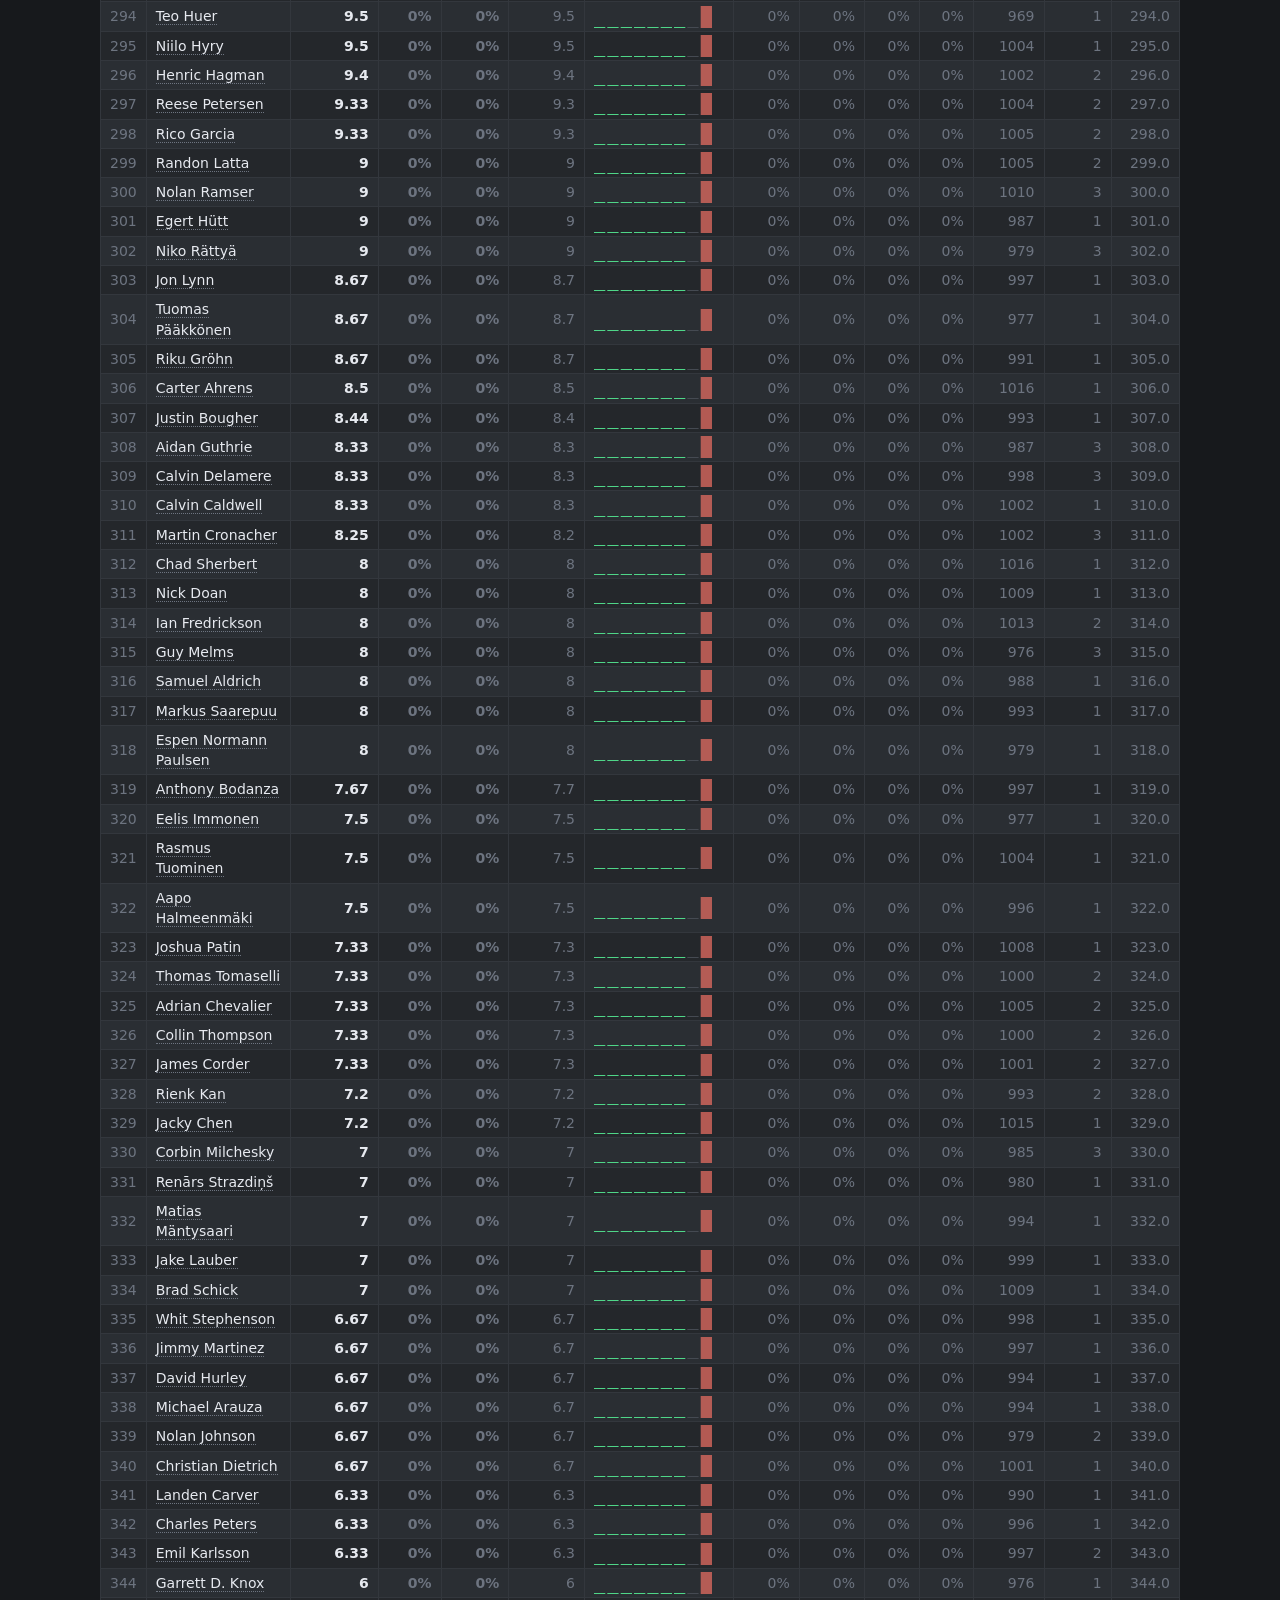
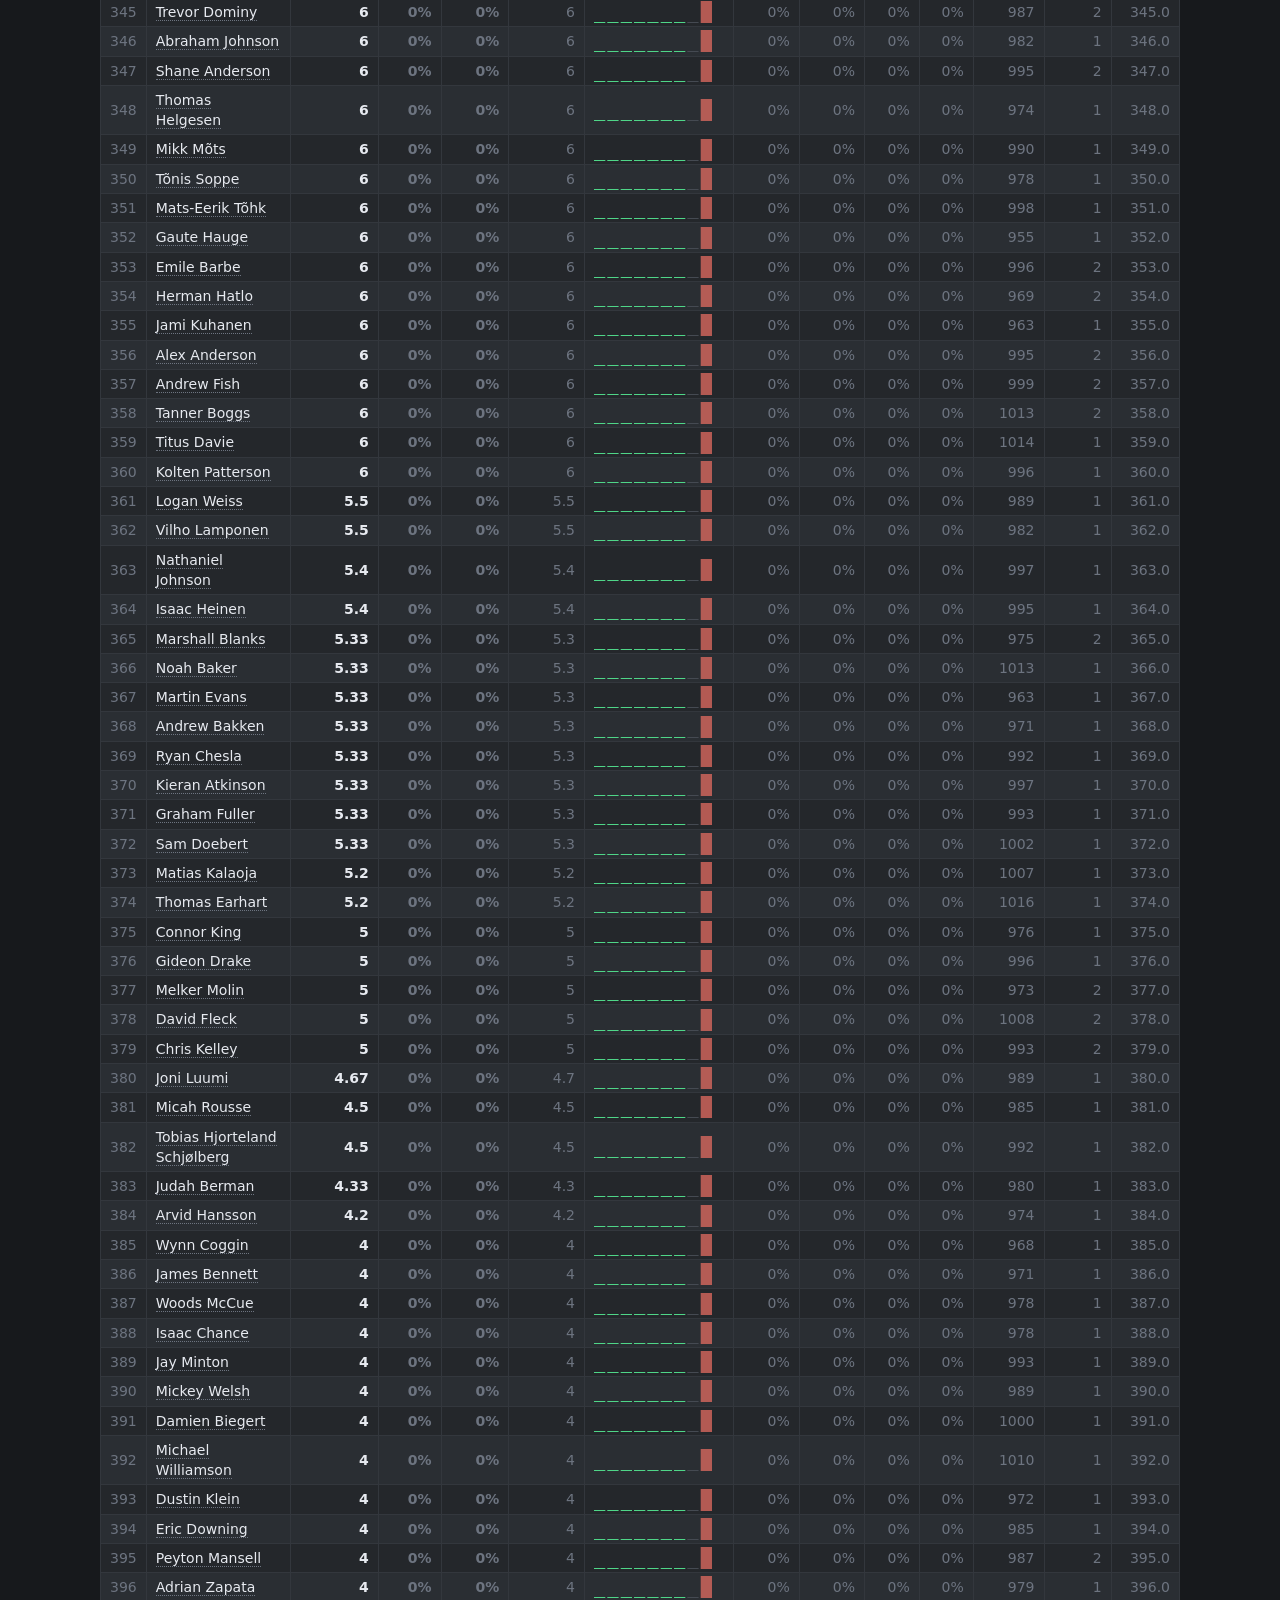
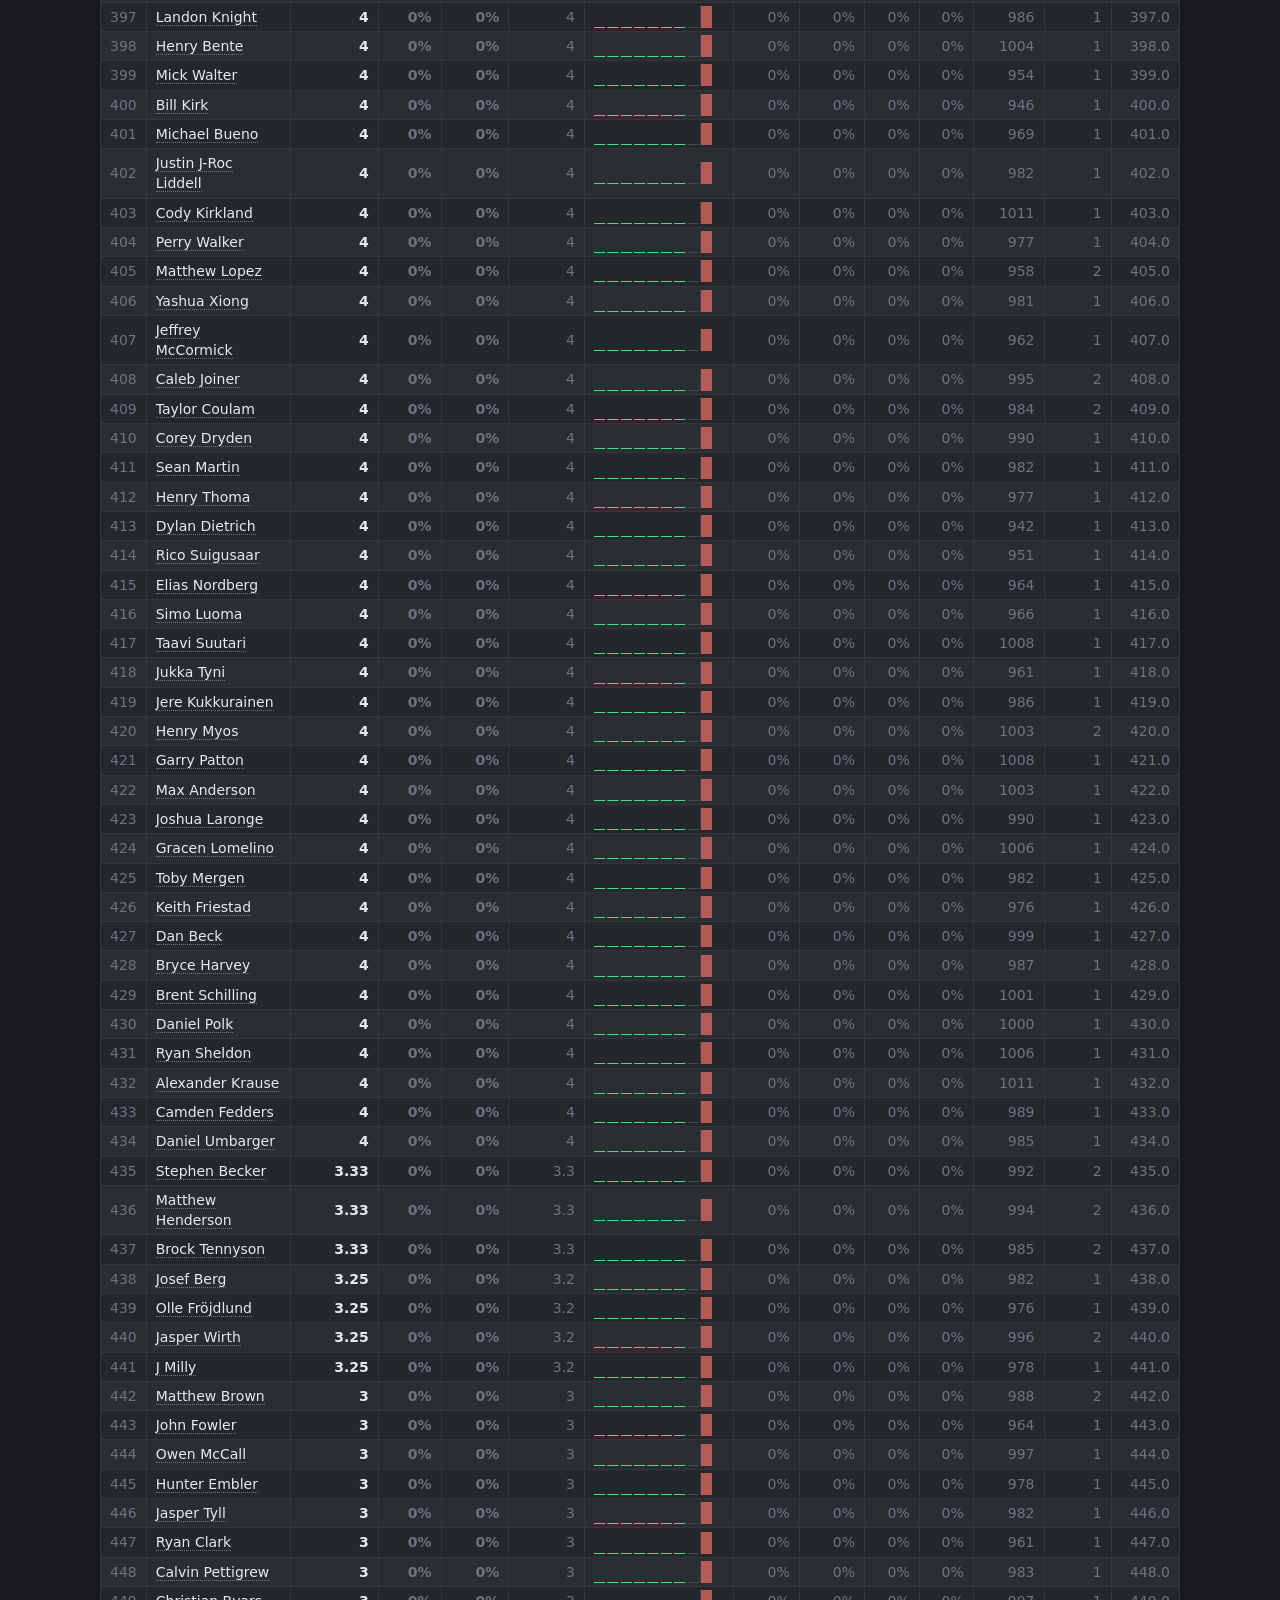
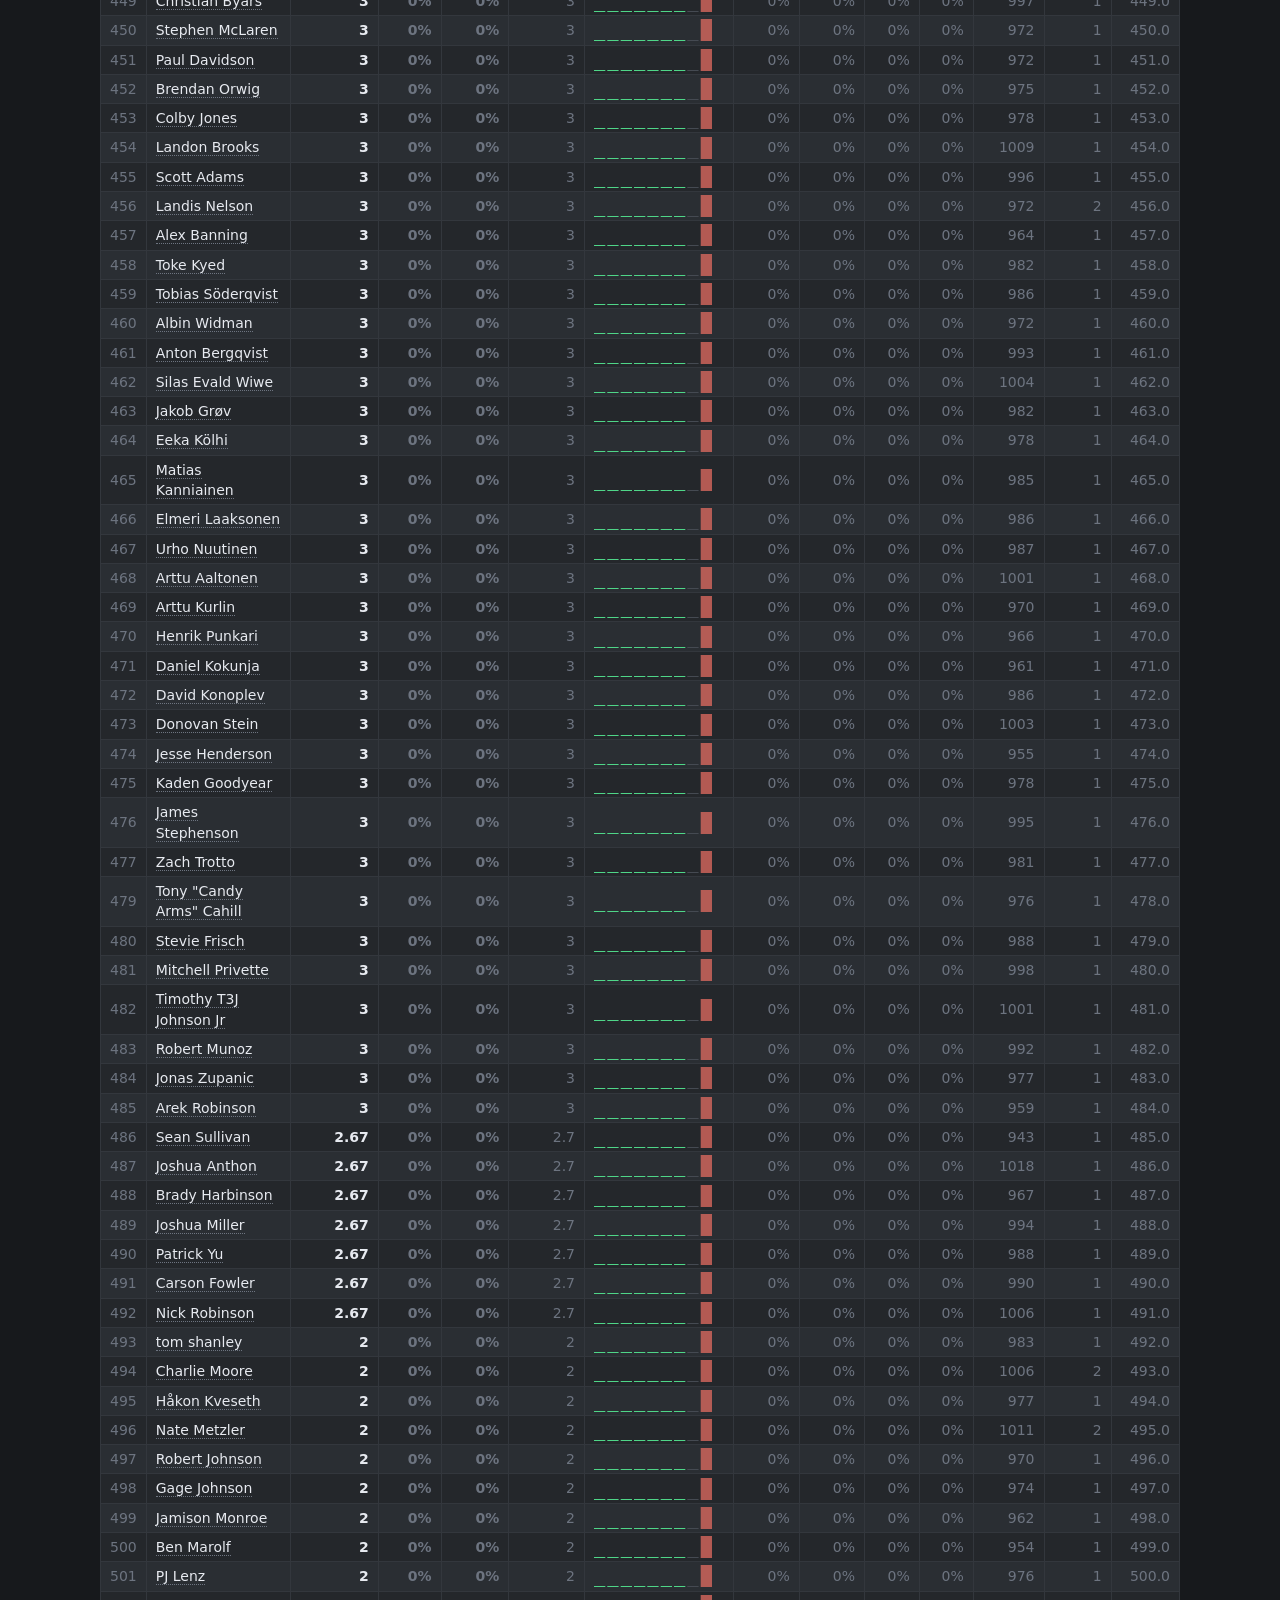
==== commit 1aebb5cb: "Add the Am planner tab (alpha): every sanctioned amateur event A sibling of the Tour planner for ama" ====
--- a/docs/index.html
+++ b/docs/index.html
@@ -31,7 +31,9 @@
 <link rel="modulepreload" href="js/race.js">
 <link rel="modulepreload" href="js/projection.js">
 <link rel="modulepreload" href="js/whatif.js">
+<link rel="modulepreload" href="js/tourplan-search.js">
 <link rel="modulepreload" href="js/tourplan.js">
+<link rel="modulepreload" href="js/amplan.js">
 <script data-goatcounter="https://dgoodenough.goatcounter.com/count"
         async src="//gc.zgo.at/count.js"></script>
 </head>
@@ -56,6 +58,7 @@
         <button data-view="whatif">What if</button>
         <button data-view="euro">EuroTour</button>
         <button data-view="tour">Tour planner</button>
+        <button data-view="am">Am planner</button>
       </div>
       <div class="seg" id="division-seg">
         <button data-div="mpo" class="active">MPO</button>
@@ -72,6 +75,7 @@
     <section id="view-whatif" hidden></section>
     <section id="view-euro" hidden></section>
     <section id="view-tour" hidden></section>
+    <section id="view-am" hidden></section>
   </main>
 
   <footer>
--- a/docs/style.css
+++ b/docs/style.css
@@ -705,3 +705,19 @@
   border: 1px solid var(--grid-strong); border-radius: var(--radius); padding: 0 4px; color: var(--ink-2); }
 .tp-elite, .tp-major { color: var(--ink); font-weight: 700; }
 @media (max-width: 560px) { .tp-label { flex-basis: 100%; } }
+.tp-range { flex: 1 1 160px; max-width: 320px; }
+.tp-n-out { min-width: 2ch; font-weight: 700; font-variant-numeric: tabular-nums; color: var(--ink); }
+.tp-max { font: inherit; font-size: var(--fs-small); padding: 2px 10px; cursor: pointer; color: var(--ink-2);
+  background: var(--paper); border: 1px solid var(--grid-strong); border-radius: var(--radius); }
+.tp-max:hover { color: var(--ink); }
+.tp-fit { margin-top: -4px; }
+.tp-offrow td { color: var(--ink-3); font-size: var(--fs-caption); padding-top: 2px; padding-bottom: 2px; }
+#tp-results.tp-busy { opacity: .45; transition: opacity .15s; }
+#tp-results.tp-busy::before { content: "Working…"; display: block; font-size: var(--fs-small); color: var(--ink-2); margin-bottom: 6px; }
+
+/* ---------- amateur planner ---------- */
+.am-home { font: inherit; font-size: var(--fs-small); padding: 3px 6px; flex: 1 1 200px; max-width: 280px;
+  border: 1px solid var(--grid-strong); border-radius: var(--radius); background: var(--paper); color: var(--ink); }
+.am-tiers { display: flex; flex-wrap: wrap; gap: 4px 14px; }
+.am-tier { font-size: var(--fs-small); color: var(--ink-2); white-space: nowrap; cursor: pointer; }
+.am-tier input { accent-color: var(--accent); vertical-align: -2px; }
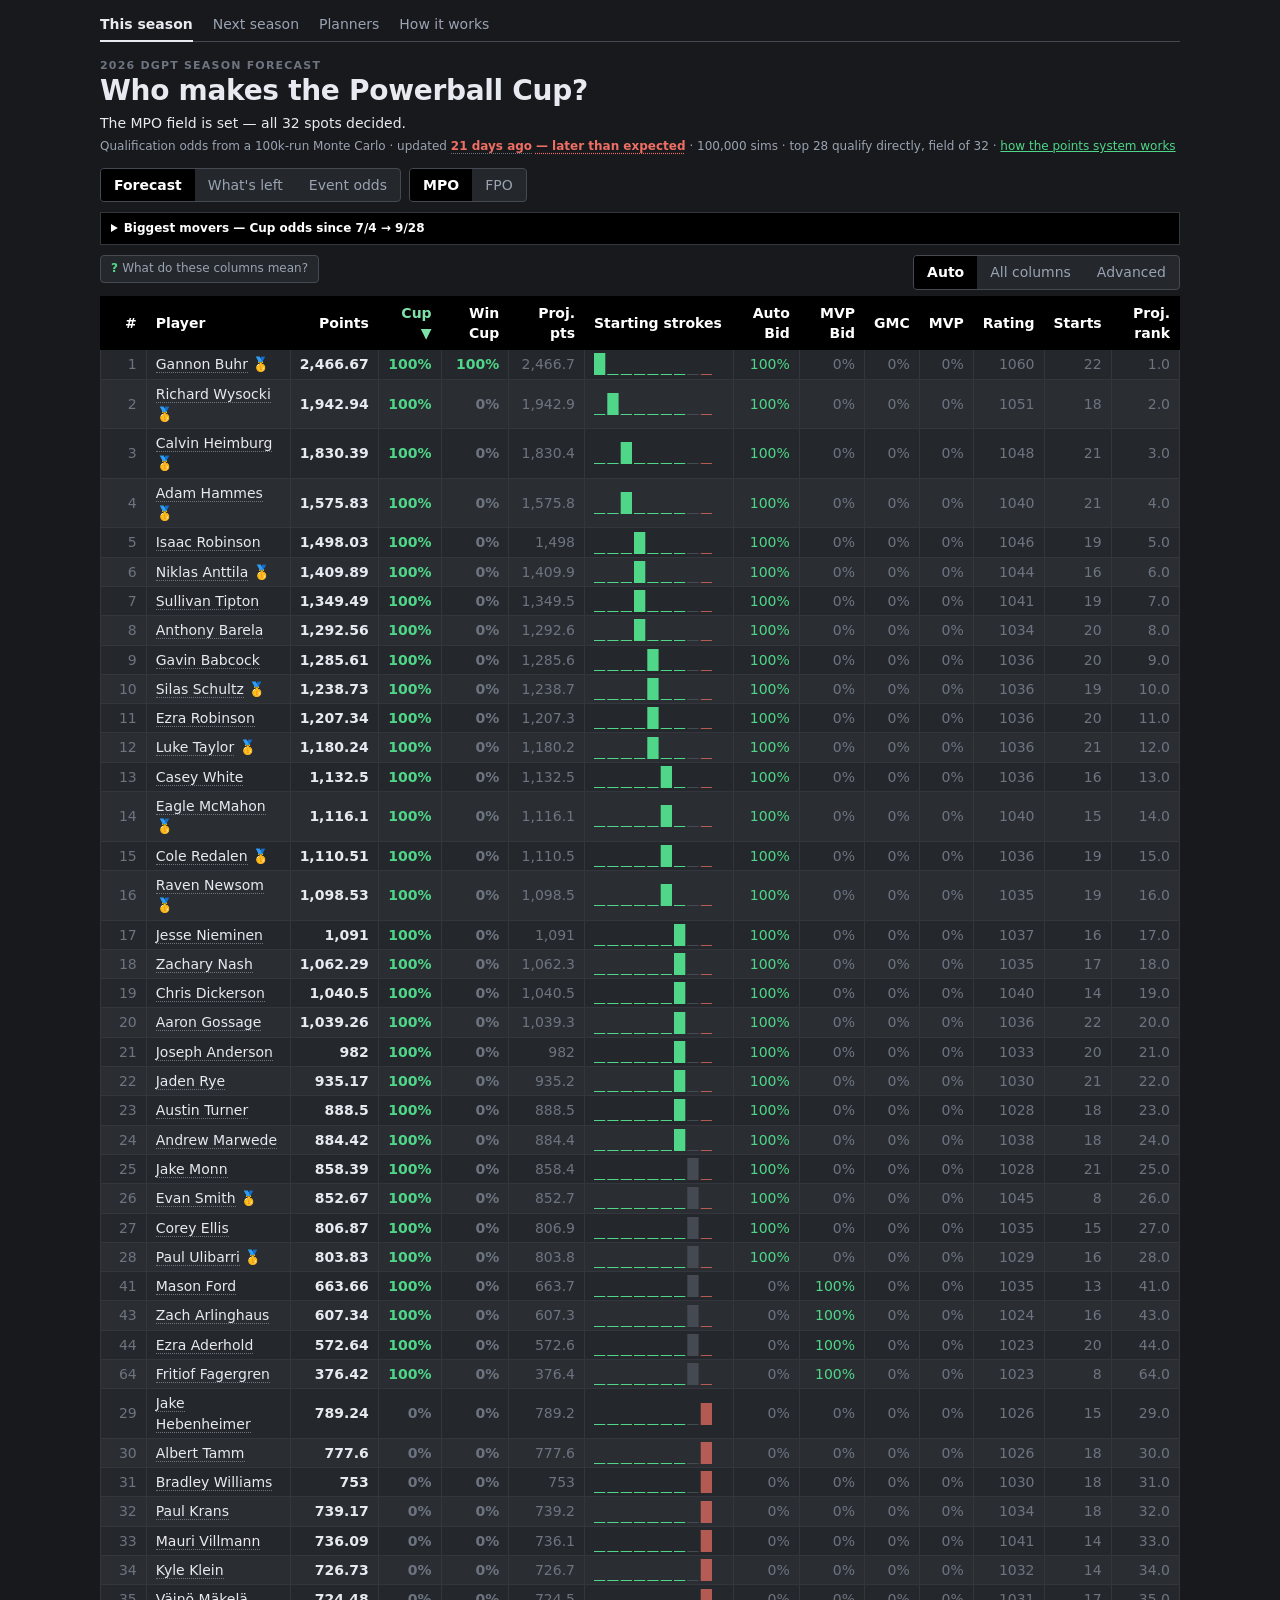
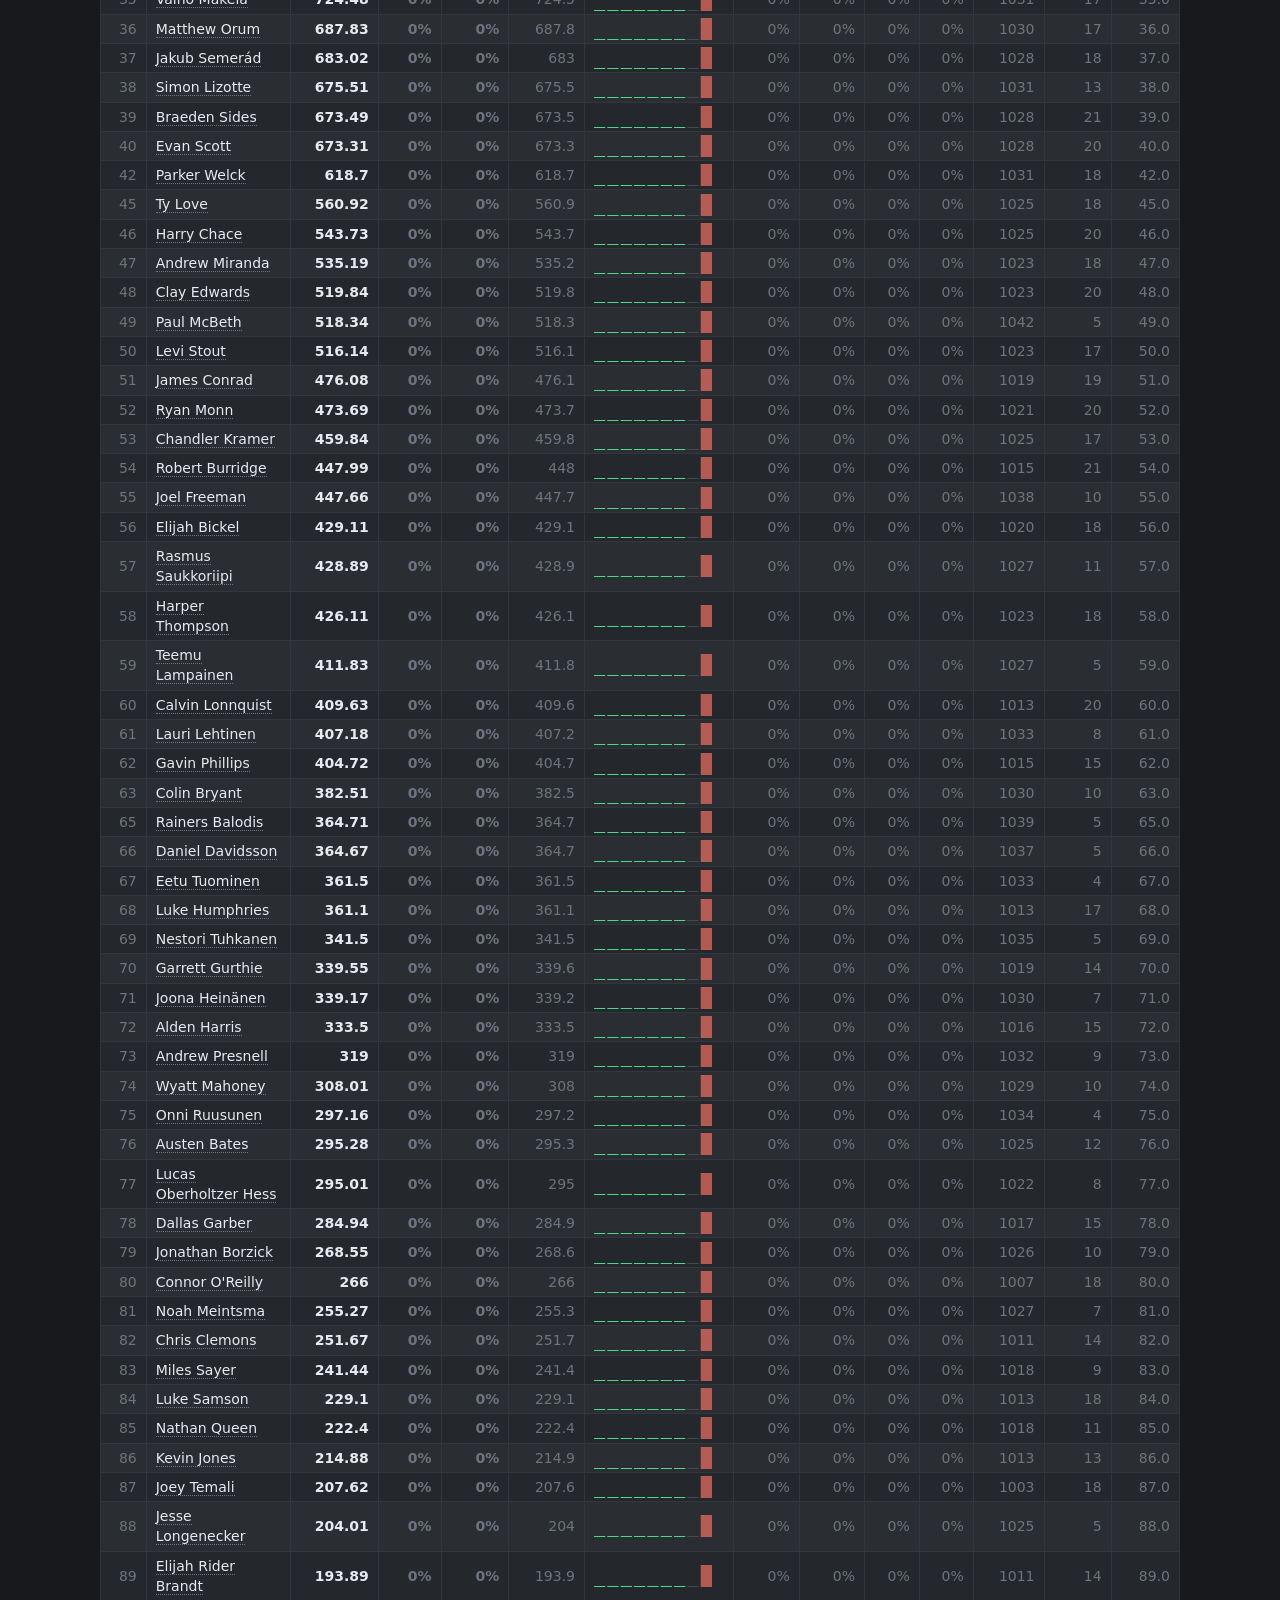
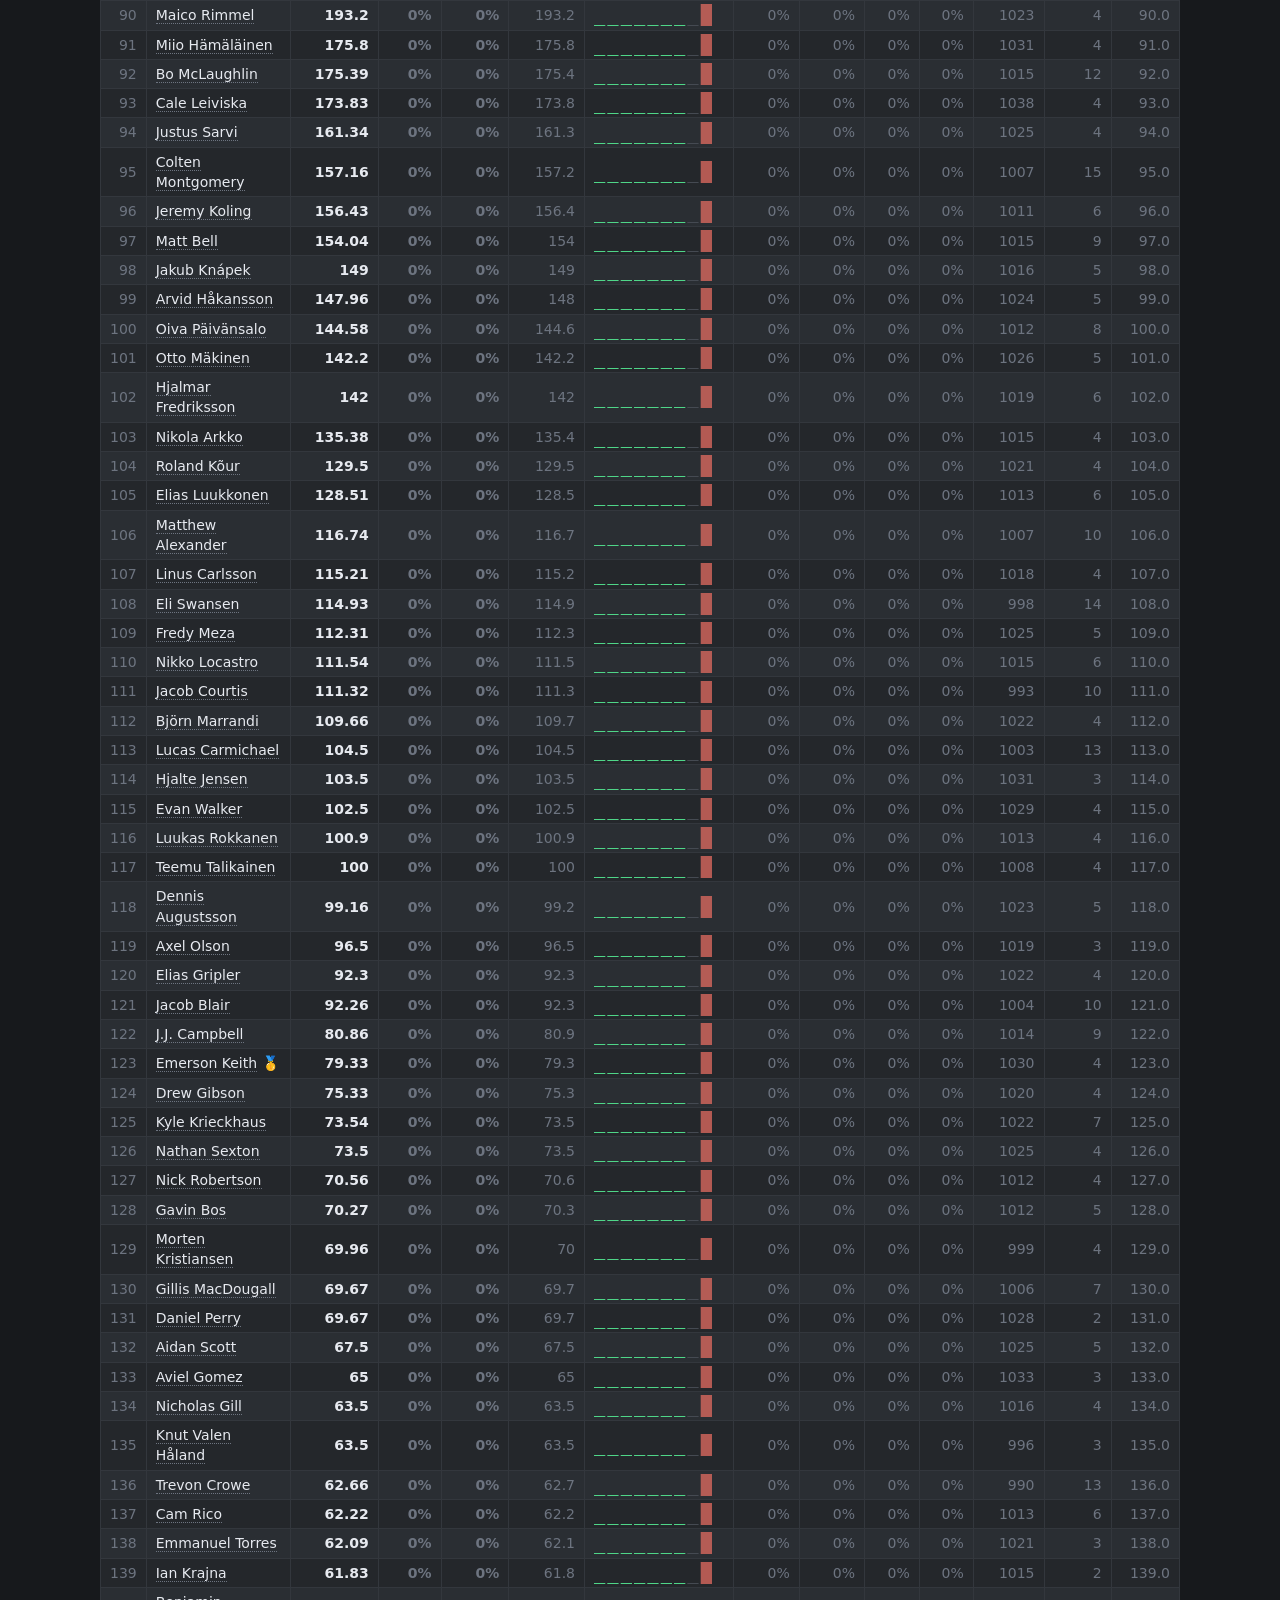
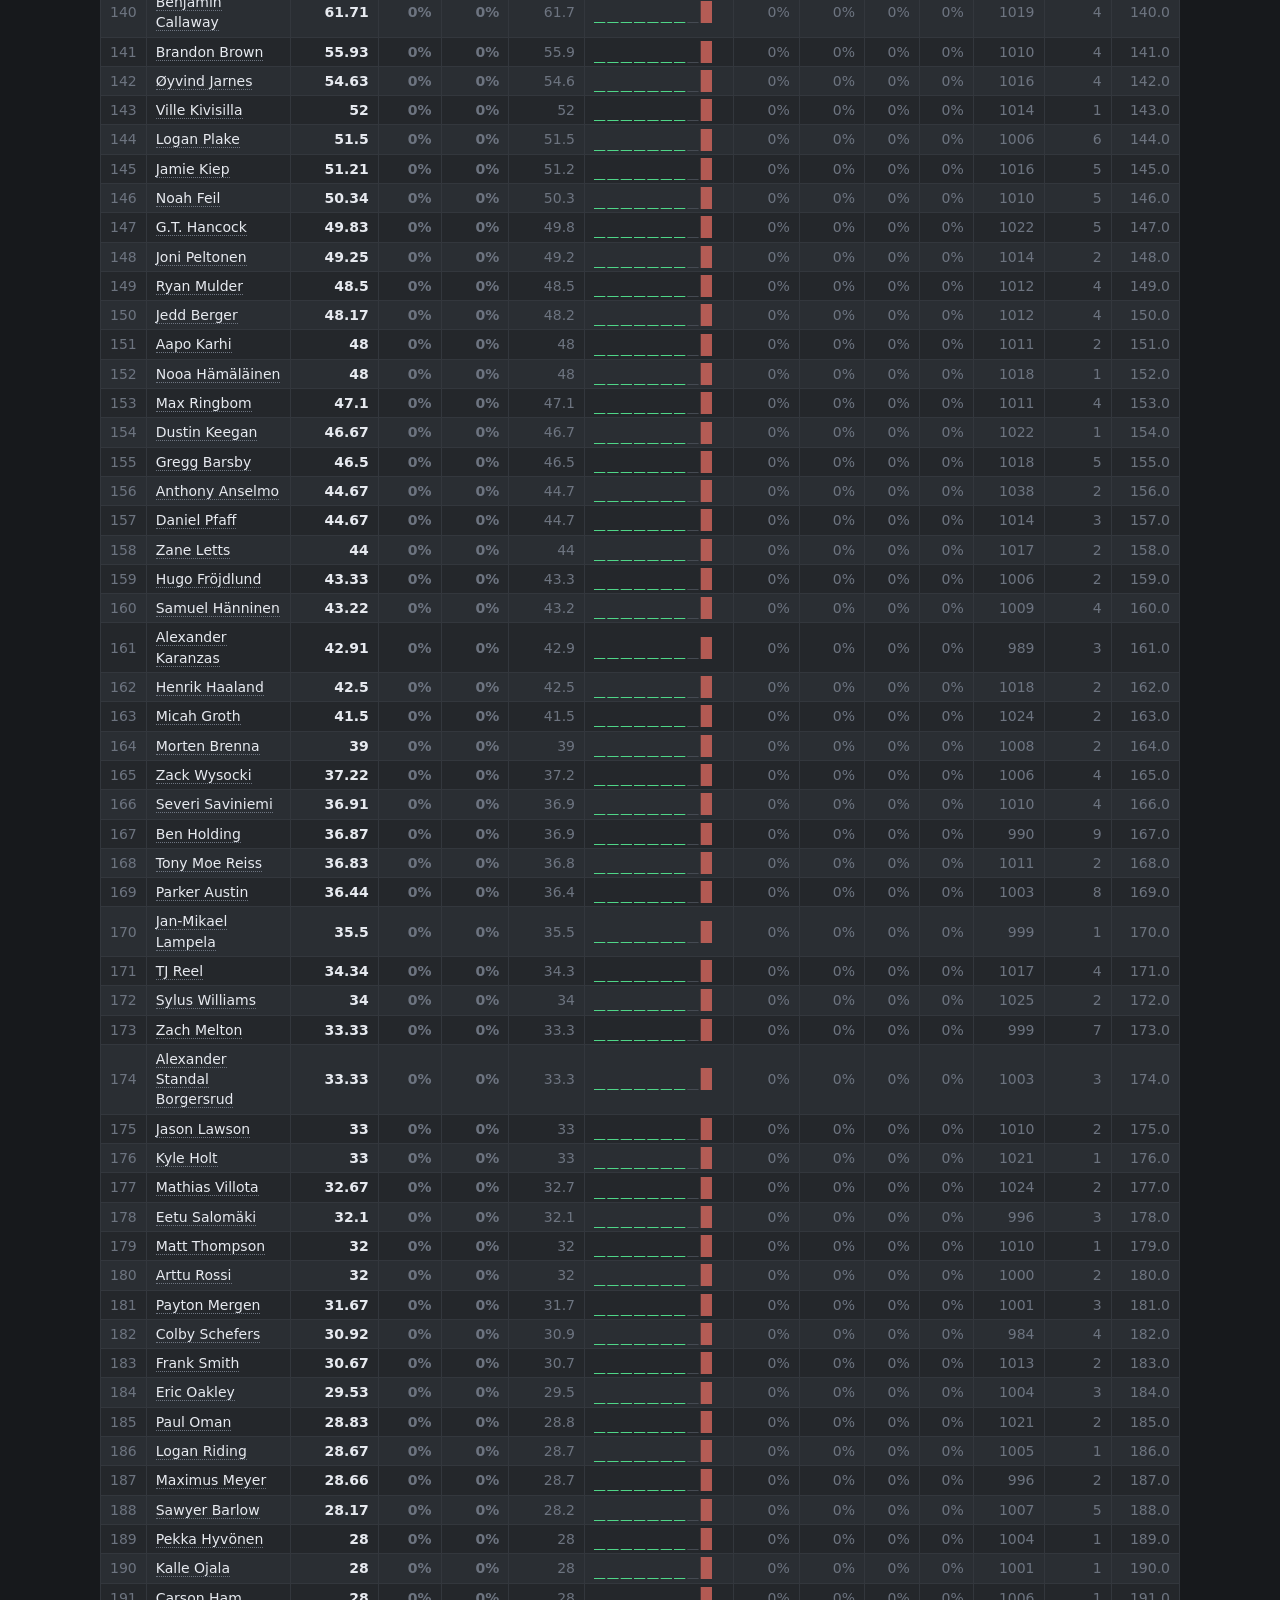
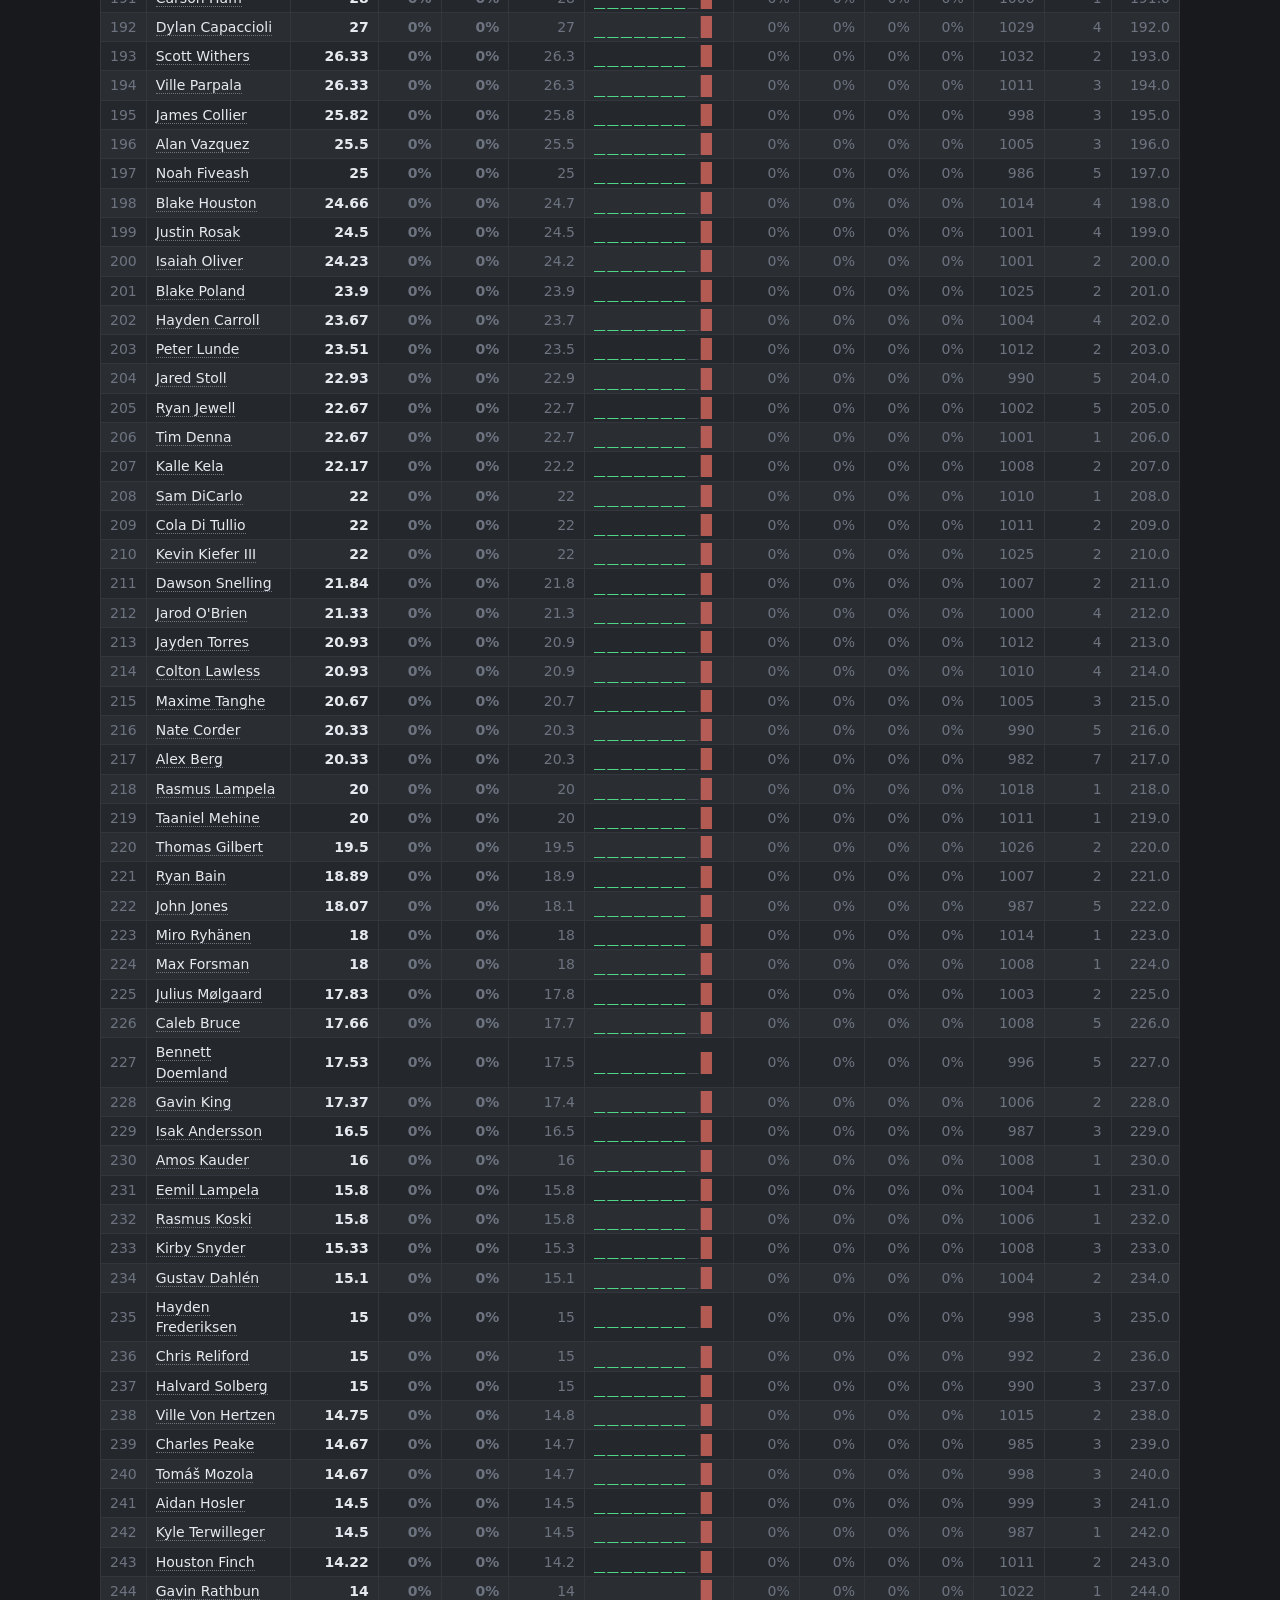
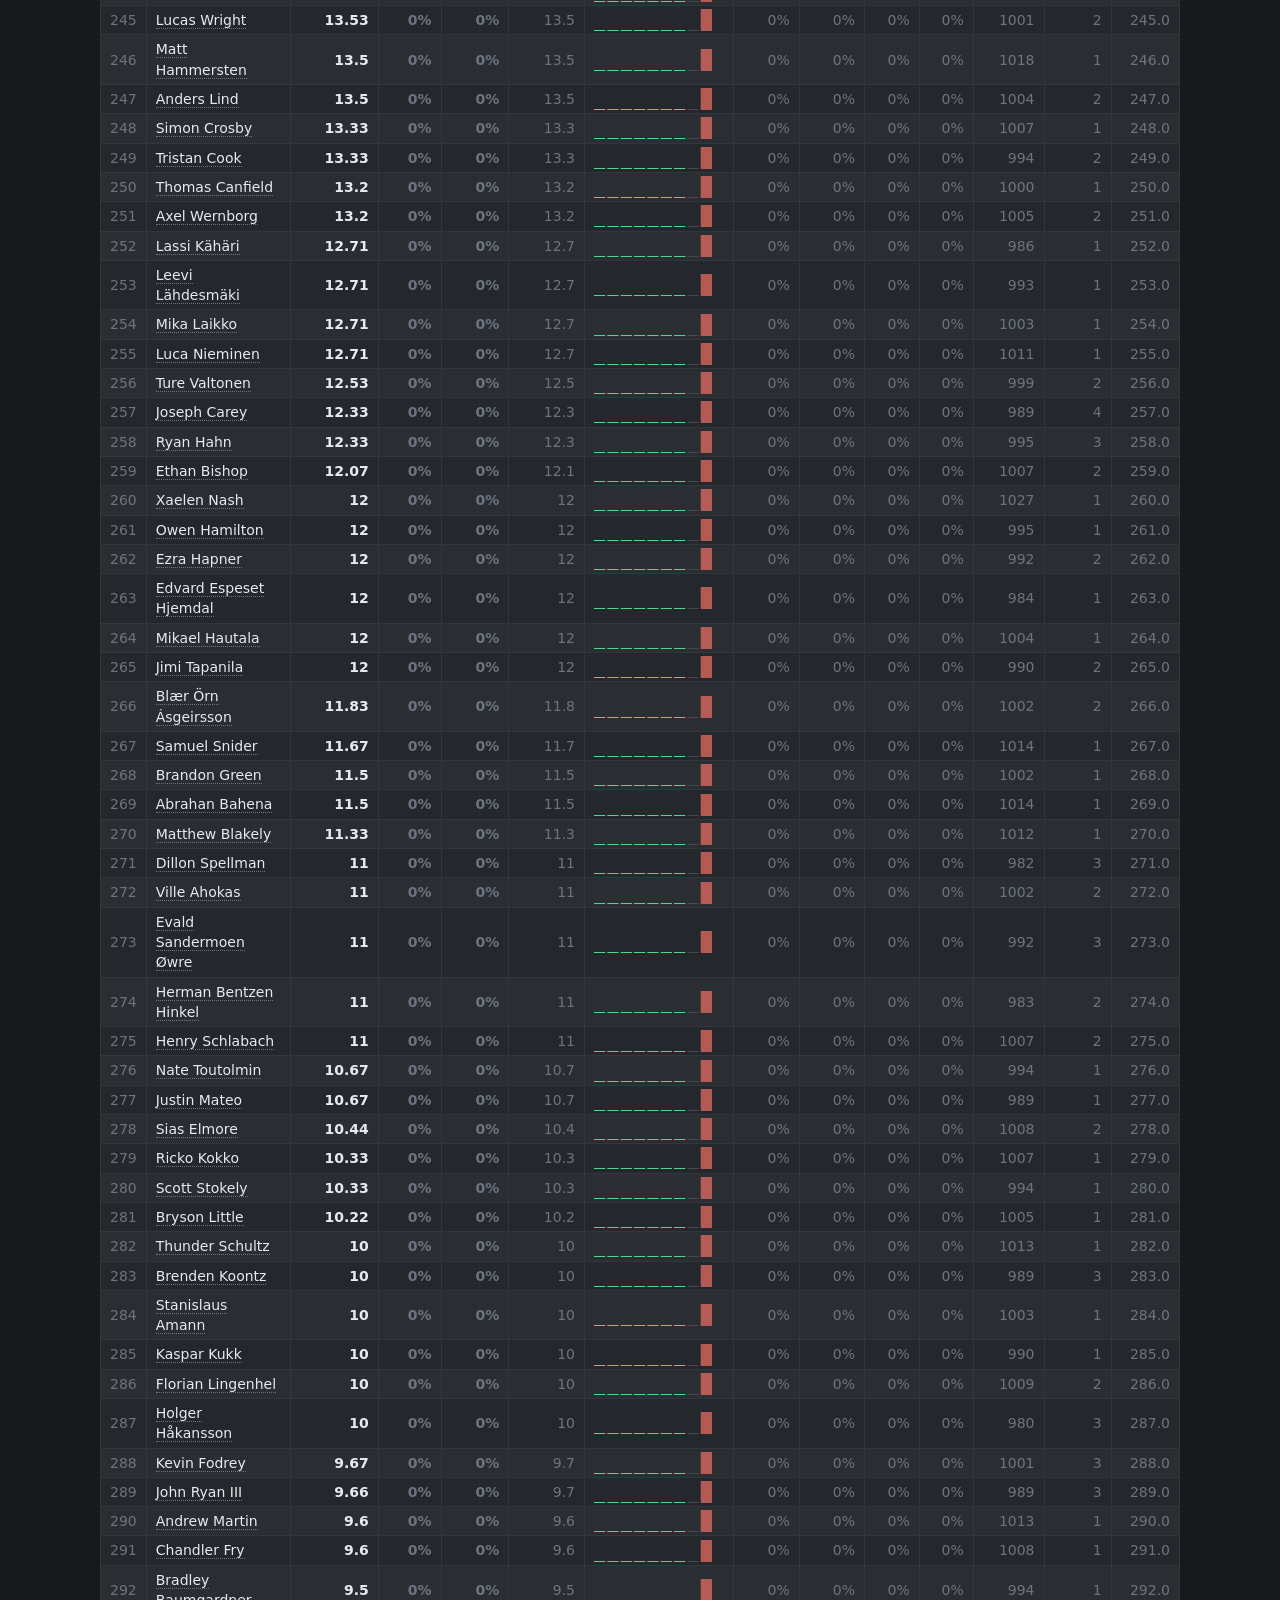
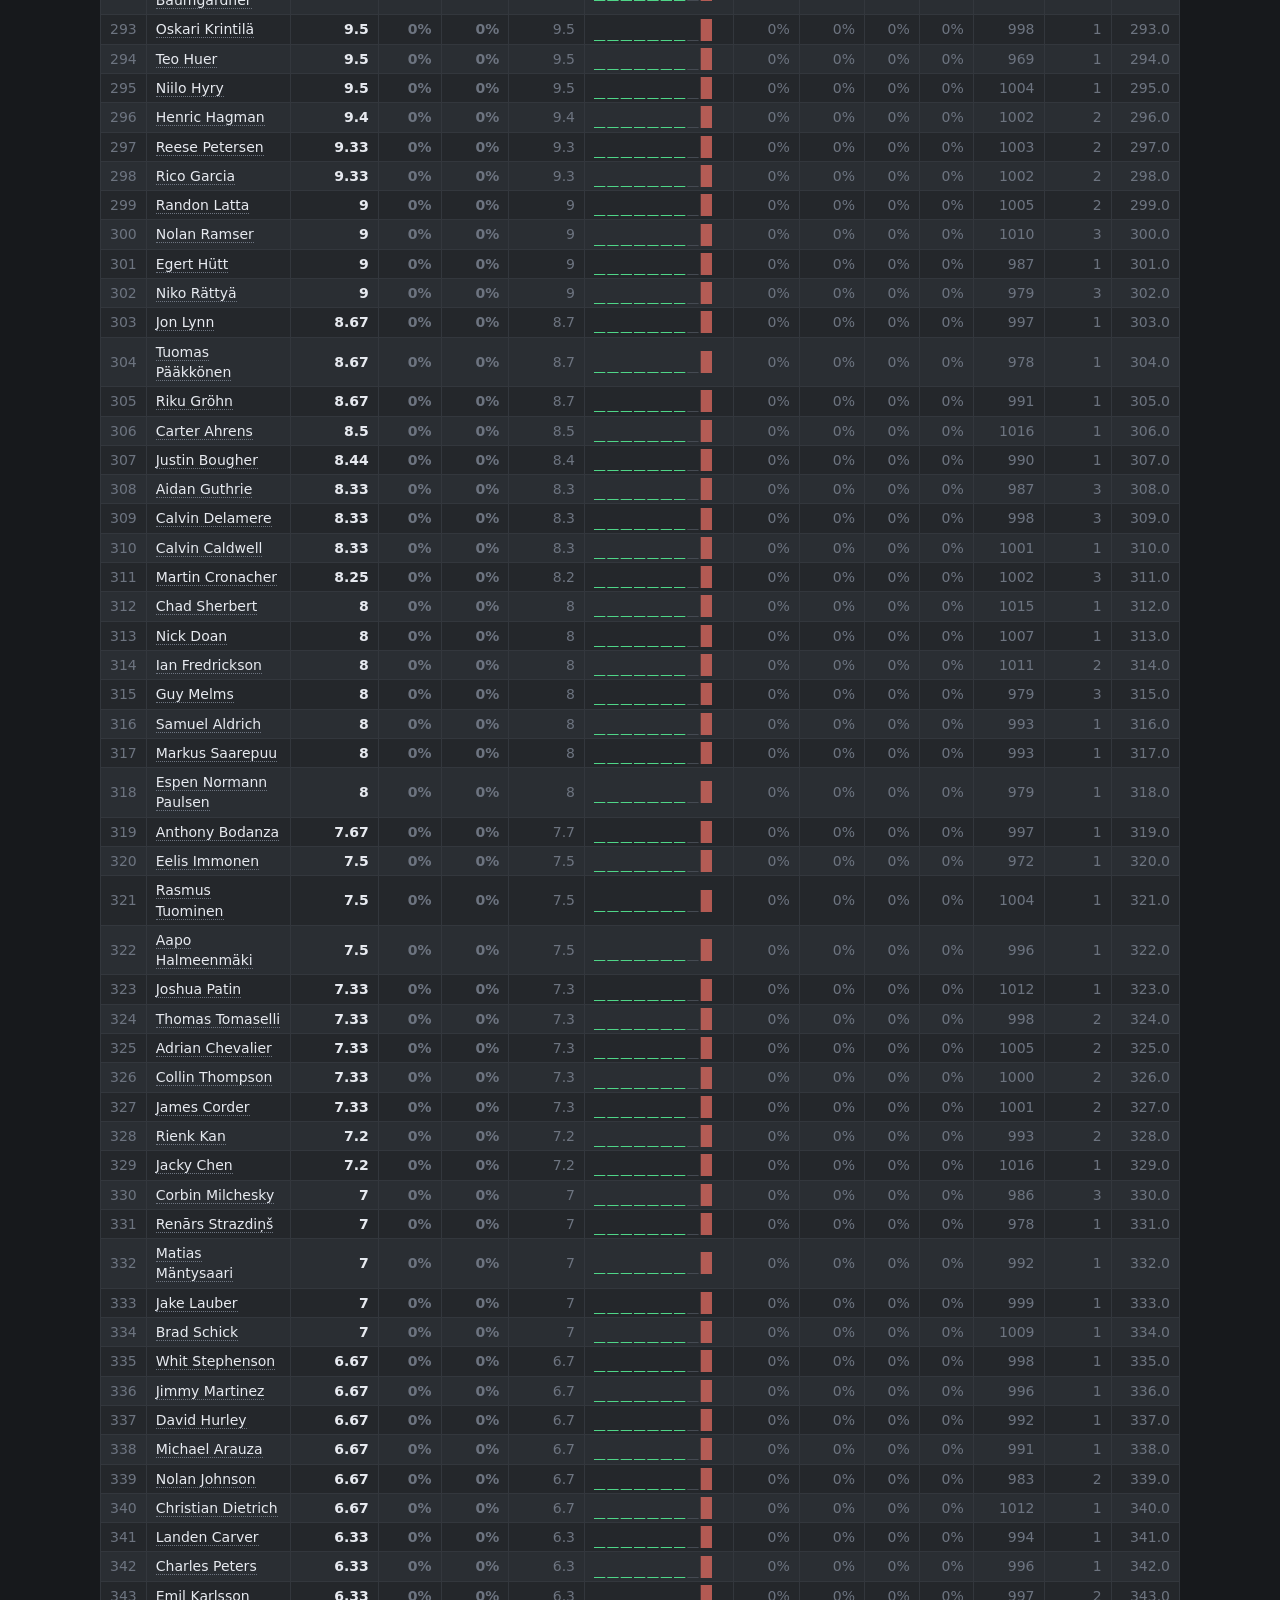
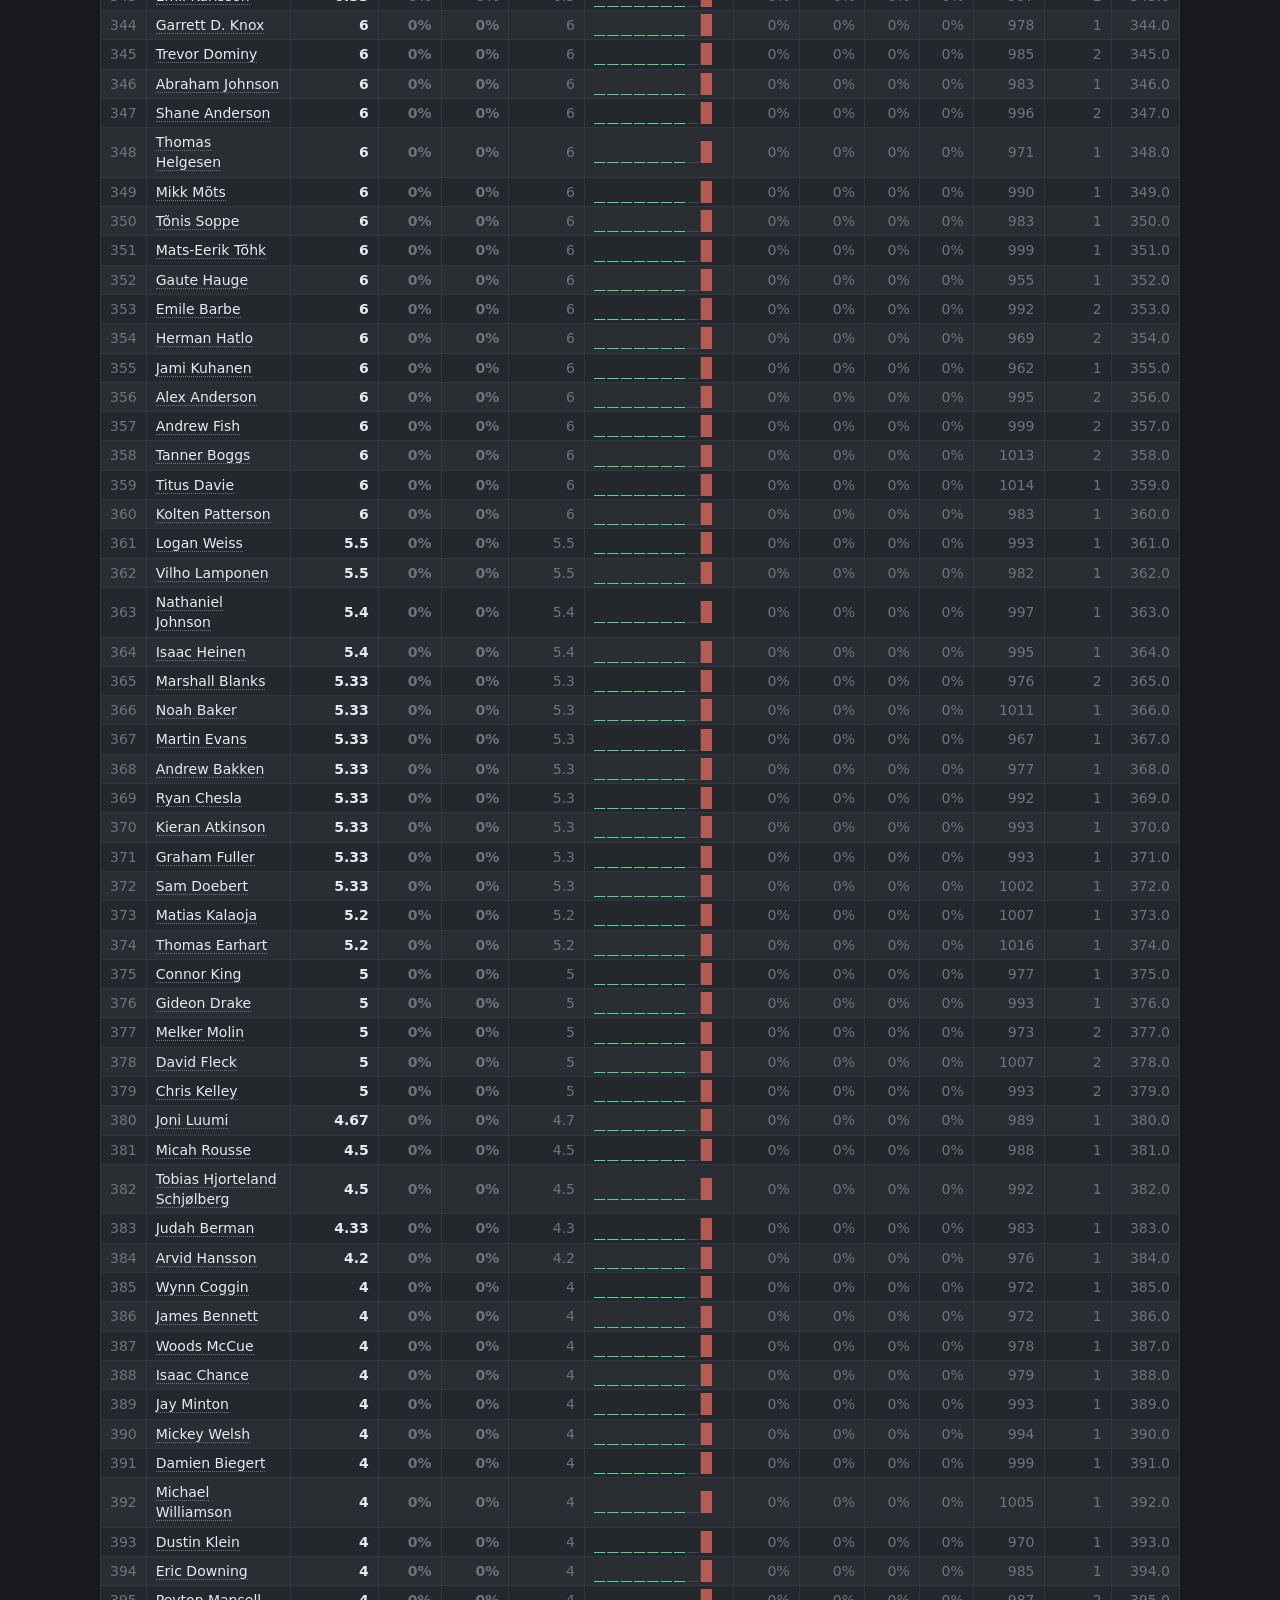
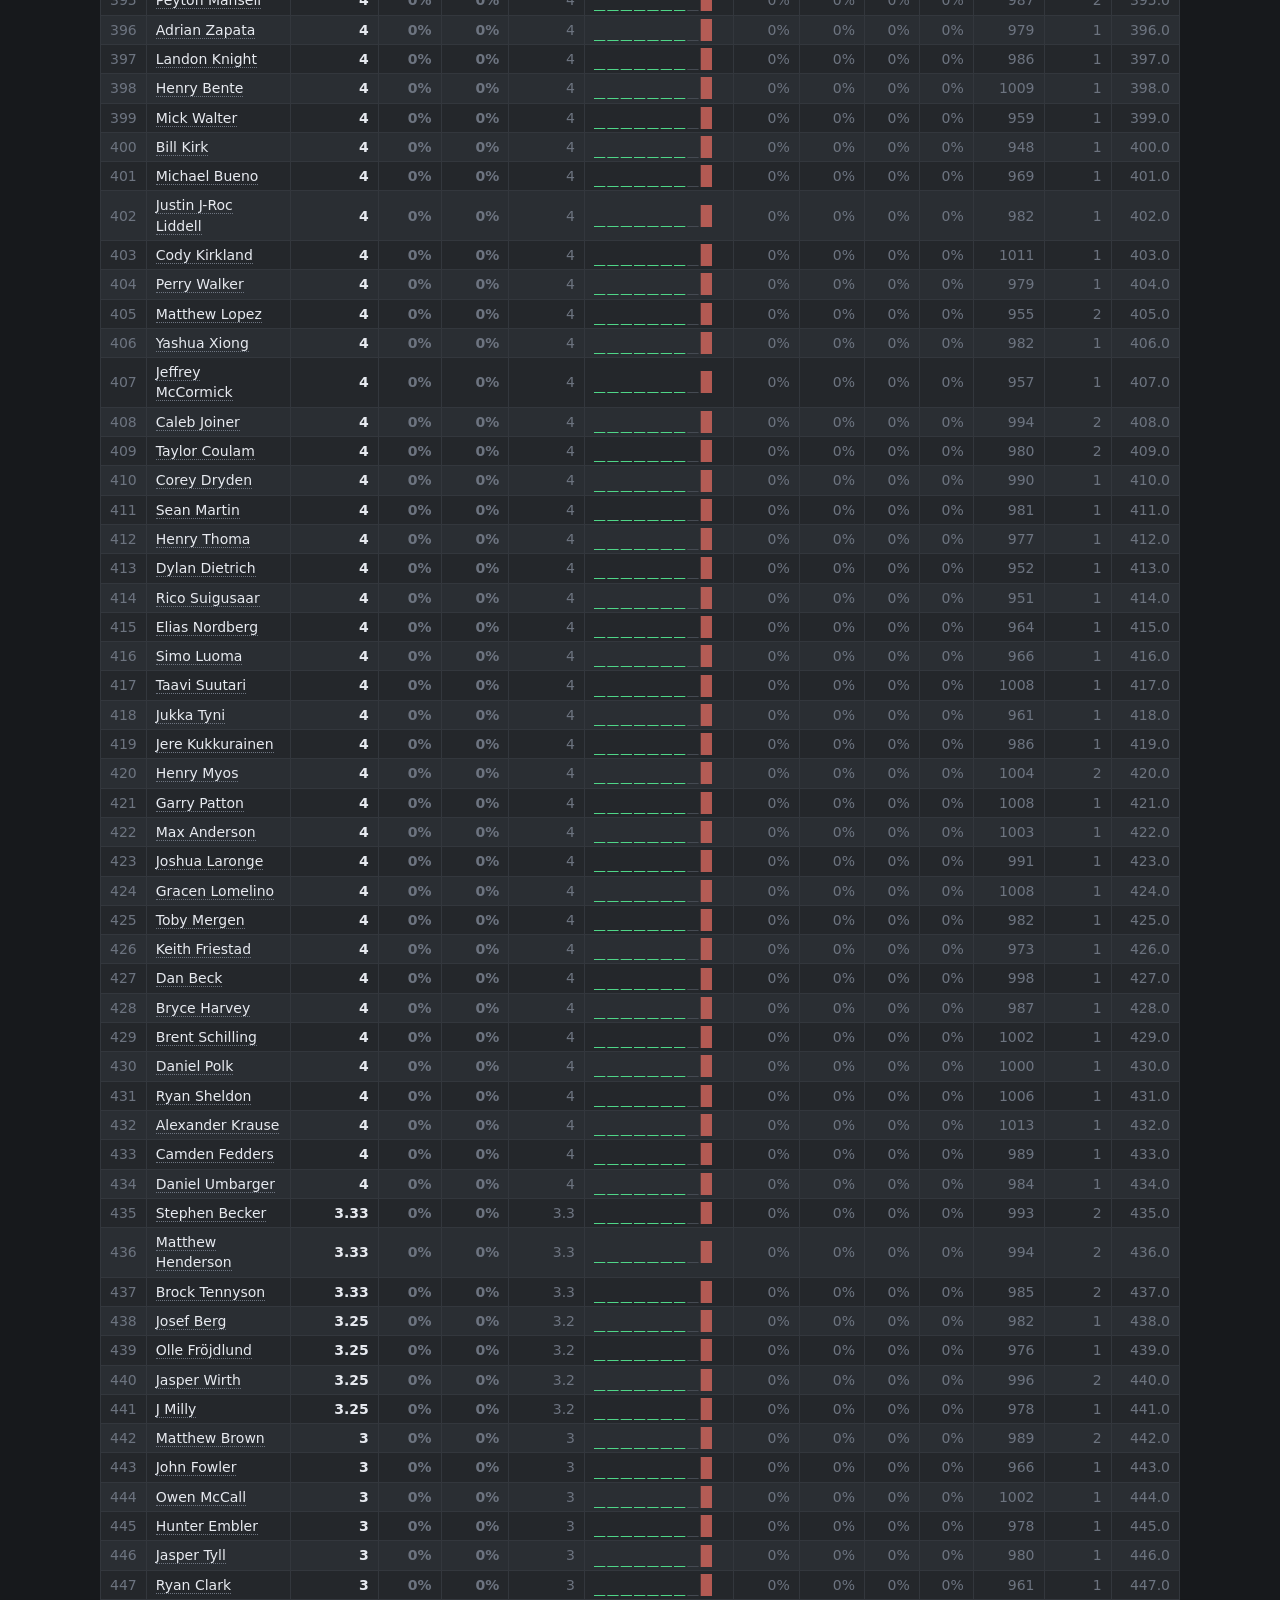
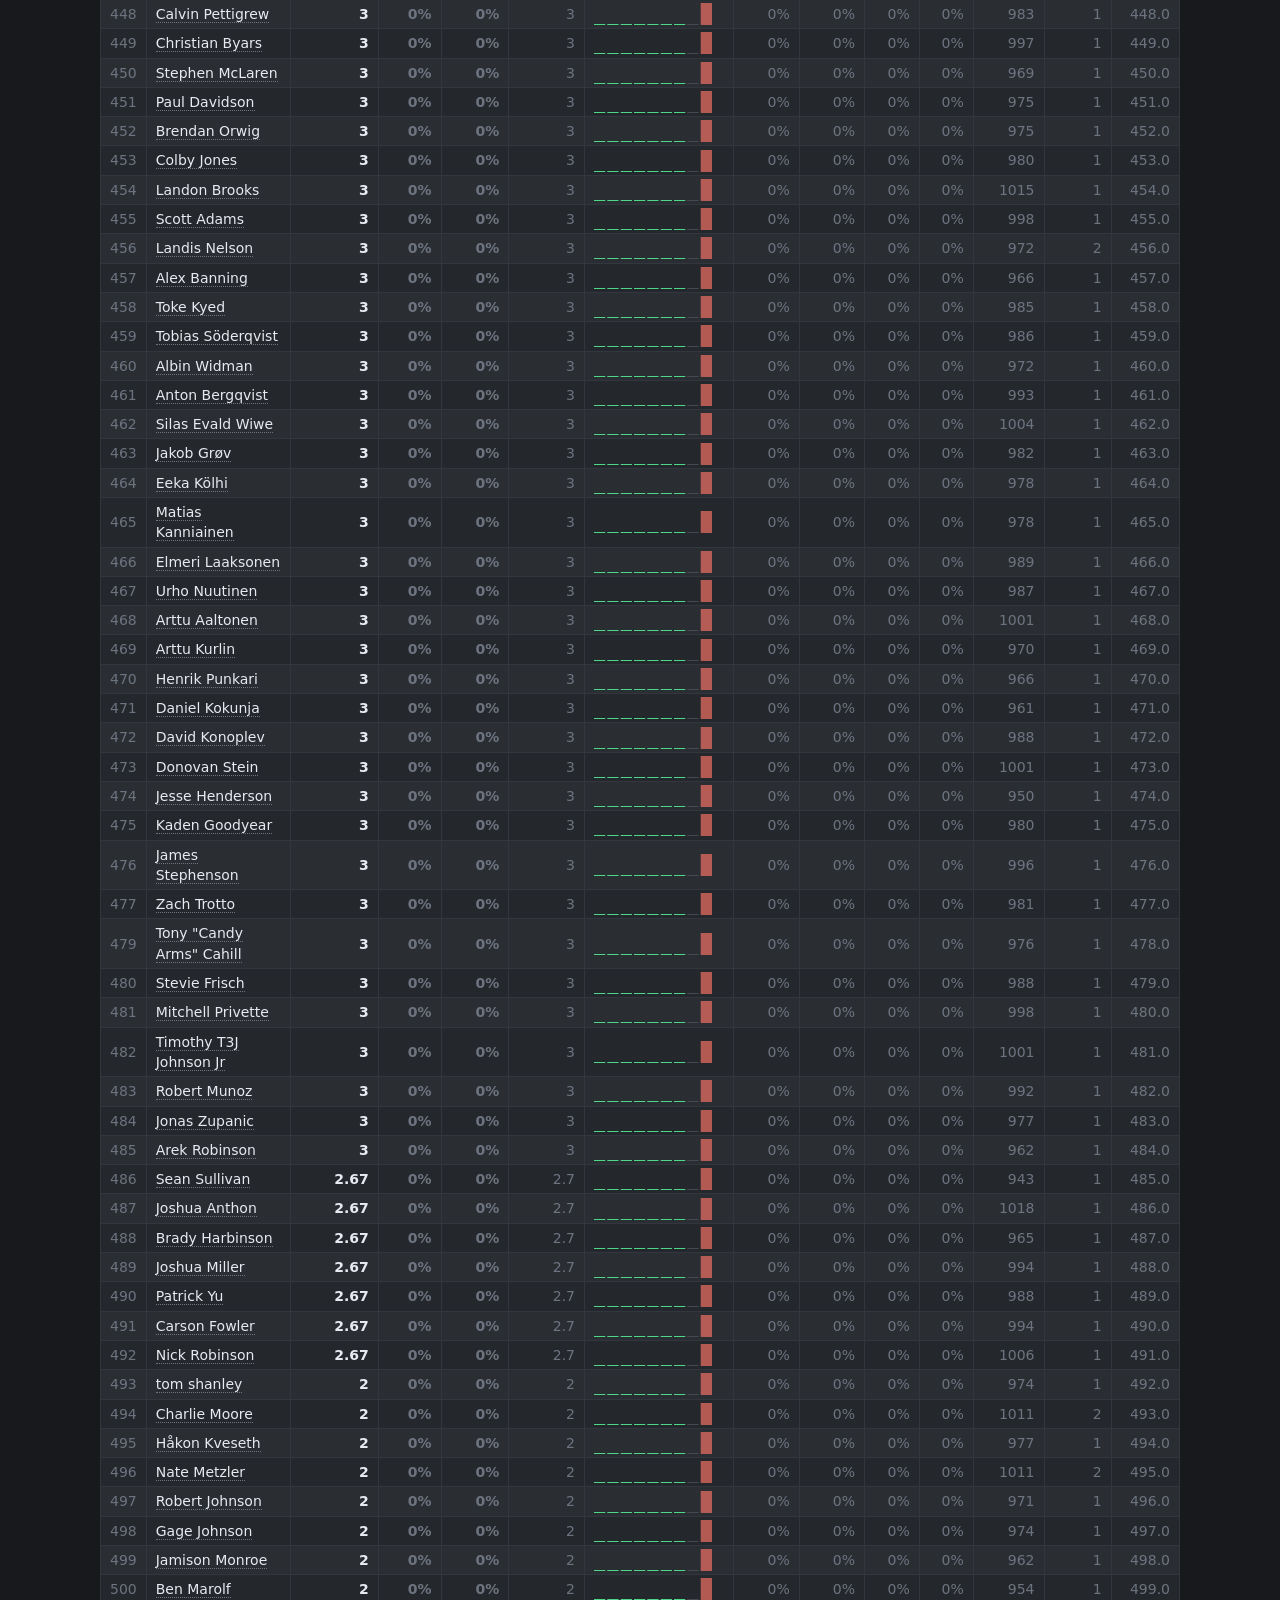
==== commit 418cac92: "Give every view its own URL and group the tabs into three sections The eight flat tabs become a two-" ====
--- a/docs/index.html
+++ b/docs/index.html
@@ -39,6 +39,12 @@
 </head>
 <body class="ledger">
 <div id="app">
+  <nav id="site-nav" aria-label="Site">
+    <a data-group="season" href="#forecast" class="active">This season</a>
+    <a data-group="next" href="#2027">Next season</a>
+    <a data-group="plan" href="#tour-planner">Planners</a>
+    <a href="how-it-works.html">How it works</a>
+  </nav>
   <header id="top">
     <div class="title">
       <p class="kicker" id="kicker">2026 DGPT Season Forecast</p>
@@ -50,20 +56,22 @@
       <p id="live-note" hidden></p>
     </div>
     <div class="controls">
-      <div class="seg" id="view-seg">
-        <button data-view="forecast" class="active">Forecast</button>
-        <button data-view="possible">What's left</button>
-        <button data-view="race">Event odds</button>
-        <button data-view="next">2027</button>
-        <button data-view="whatif">What if</button>
-        <button data-view="euro">EuroTour</button>
-        <button data-view="tour">Tour planner</button>
-        <button data-view="am">Am planner</button>
-      </div>
-      <div class="seg" id="division-seg">
-        <button data-div="mpo" class="active">MPO</button>
-        <button data-div="fpo">FPO</button>
-      </div>
+      <!-- app.js keeps these hrefs, the active marks and which group's tabs
+           are showing in step with the URL hash -->
+      <nav class="seg" id="view-seg" aria-label="Views">
+        <a data-view="forecast" href="#forecast" class="active">Forecast</a>
+        <a data-view="possible" href="#whats-left">What's left</a>
+        <a data-view="race" href="#event-odds">Event odds</a>
+        <a data-view="next" href="#2027" hidden>2027</a>
+        <a data-view="whatif" href="#what-if" hidden>What if</a>
+        <a data-view="euro" href="#eurotour" hidden>EuroTour</a>
+        <a data-view="tour" href="#tour-planner" hidden>Tour planner</a>
+        <a data-view="am" href="#am-planner" hidden>Am planner</a>
+      </nav>
+      <nav class="seg" id="division-seg" aria-label="Division">
+        <a data-div="mpo" href="#forecast/mpo" class="active">MPO</a>
+        <a data-div="fpo" href="#forecast/fpo">FPO</a>
+      </nav>
     </div>
   </header>
 
--- a/docs/style.css
+++ b/docs/style.css
@@ -29,10 +29,23 @@
 @keyframes live-pulse { 0%, 100% { opacity: 1; } 50% { opacity: .3; } }
 .controls { display: flex; gap: 8px; }
 
-/* segmented control (band = active, per Ledger greyscale-structure rule) */
+/* segmented control (band = active, per Ledger greyscale-structure rule).
+   The header's two are links, so each view has a URL; the in-page ones are
+   buttons. */
 .seg { display: flex; border: 1px solid var(--grid-strong); border-radius: var(--radius); overflow: hidden; background: var(--paper); }
-.seg button { font: inherit; padding: 6px 13px; background: none; border: none; color: var(--ink-2); cursor: pointer; }
-.seg button.active { background: var(--band); color: var(--band-ink); font-weight: 700; }
+.seg button, .seg a { font: inherit; padding: 6px 13px; background: none; border: none; color: var(--ink-2); cursor: pointer; text-decoration: none; white-space: nowrap; }
+.seg a:hover { color: var(--ink); }
+.seg a[hidden] { display: none; }
+.seg button.active, .seg a.active { background: var(--band); color: var(--band-ink); font-weight: 700; }
+
+/* top-level nav: the site's sections, on every page. Greyscale, because it is
+   structure — the current section is marked by weight and a rule, not colour. */
+#site-nav { display: flex; flex-wrap: wrap; gap: 2px 20px; padding-top: 10px; border-bottom: 1px solid var(--grid-strong); font-size: var(--fs-body); }
+#site-nav a { padding: 4px 0 6px; margin-bottom: -1px; color: var(--ink-2); text-decoration: none; border-bottom: 2px solid transparent; white-space: nowrap; }
+#site-nav a:hover { color: var(--ink); }
+#site-nav a.active { color: var(--ink); font-weight: 700; border-bottom-color: var(--ink); }
+/* four sections on one line down to a 360px phone */
+@media (max-width: 480px) { #site-nav { gap: 2px 13px; font-size: 13px; } }
 
 /* tables */
 /* guide on the left, column-mode control on the right; they stack rather than
@@ -659,8 +672,8 @@
   .wi-hint:empty { display: none; }
 }
 
-/* Six tabs no longer fit one line on a phone; let the row wrap rather than
-   scroll the header sideways. */
+/* On a narrow phone the tabs and the division switch share a row that may not
+   hold both; let it wrap rather than scroll the header sideways. */
 .controls { flex-wrap: wrap; }
 #view-seg { flex-wrap: wrap; }
 
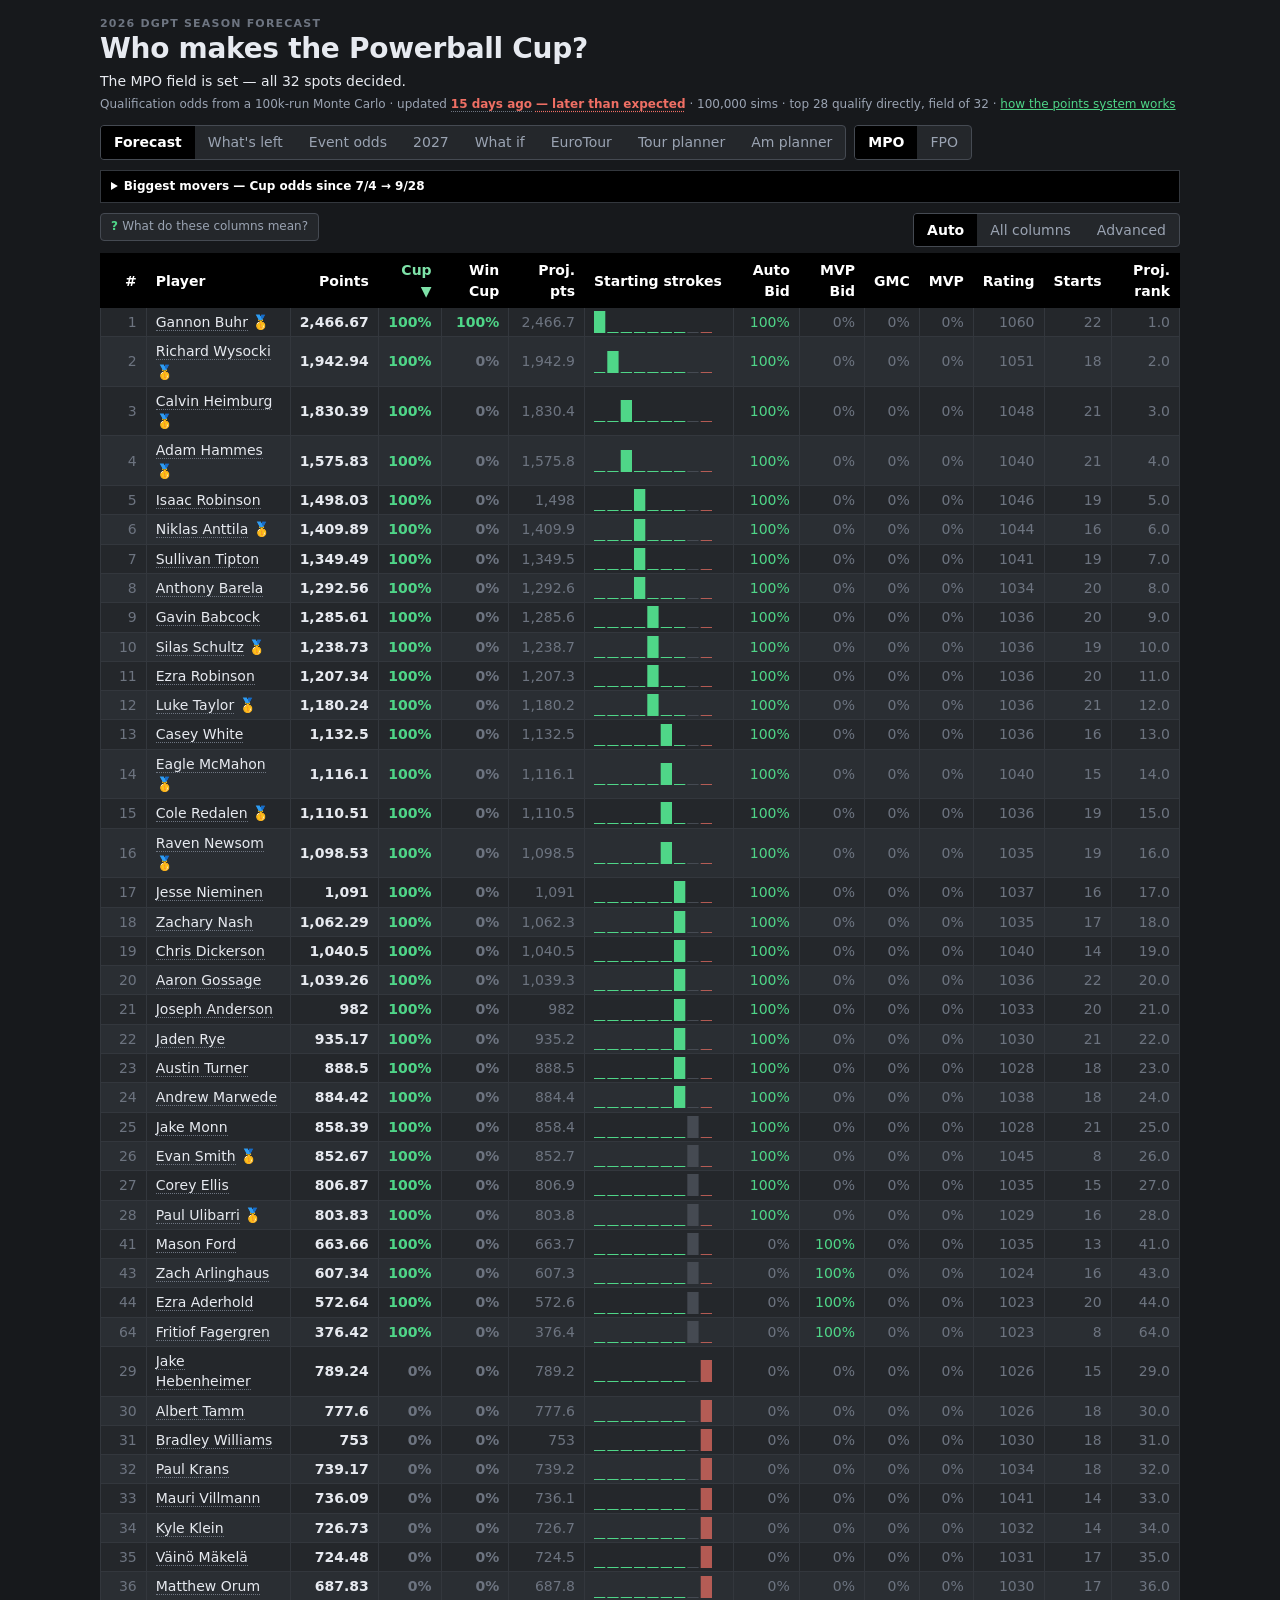
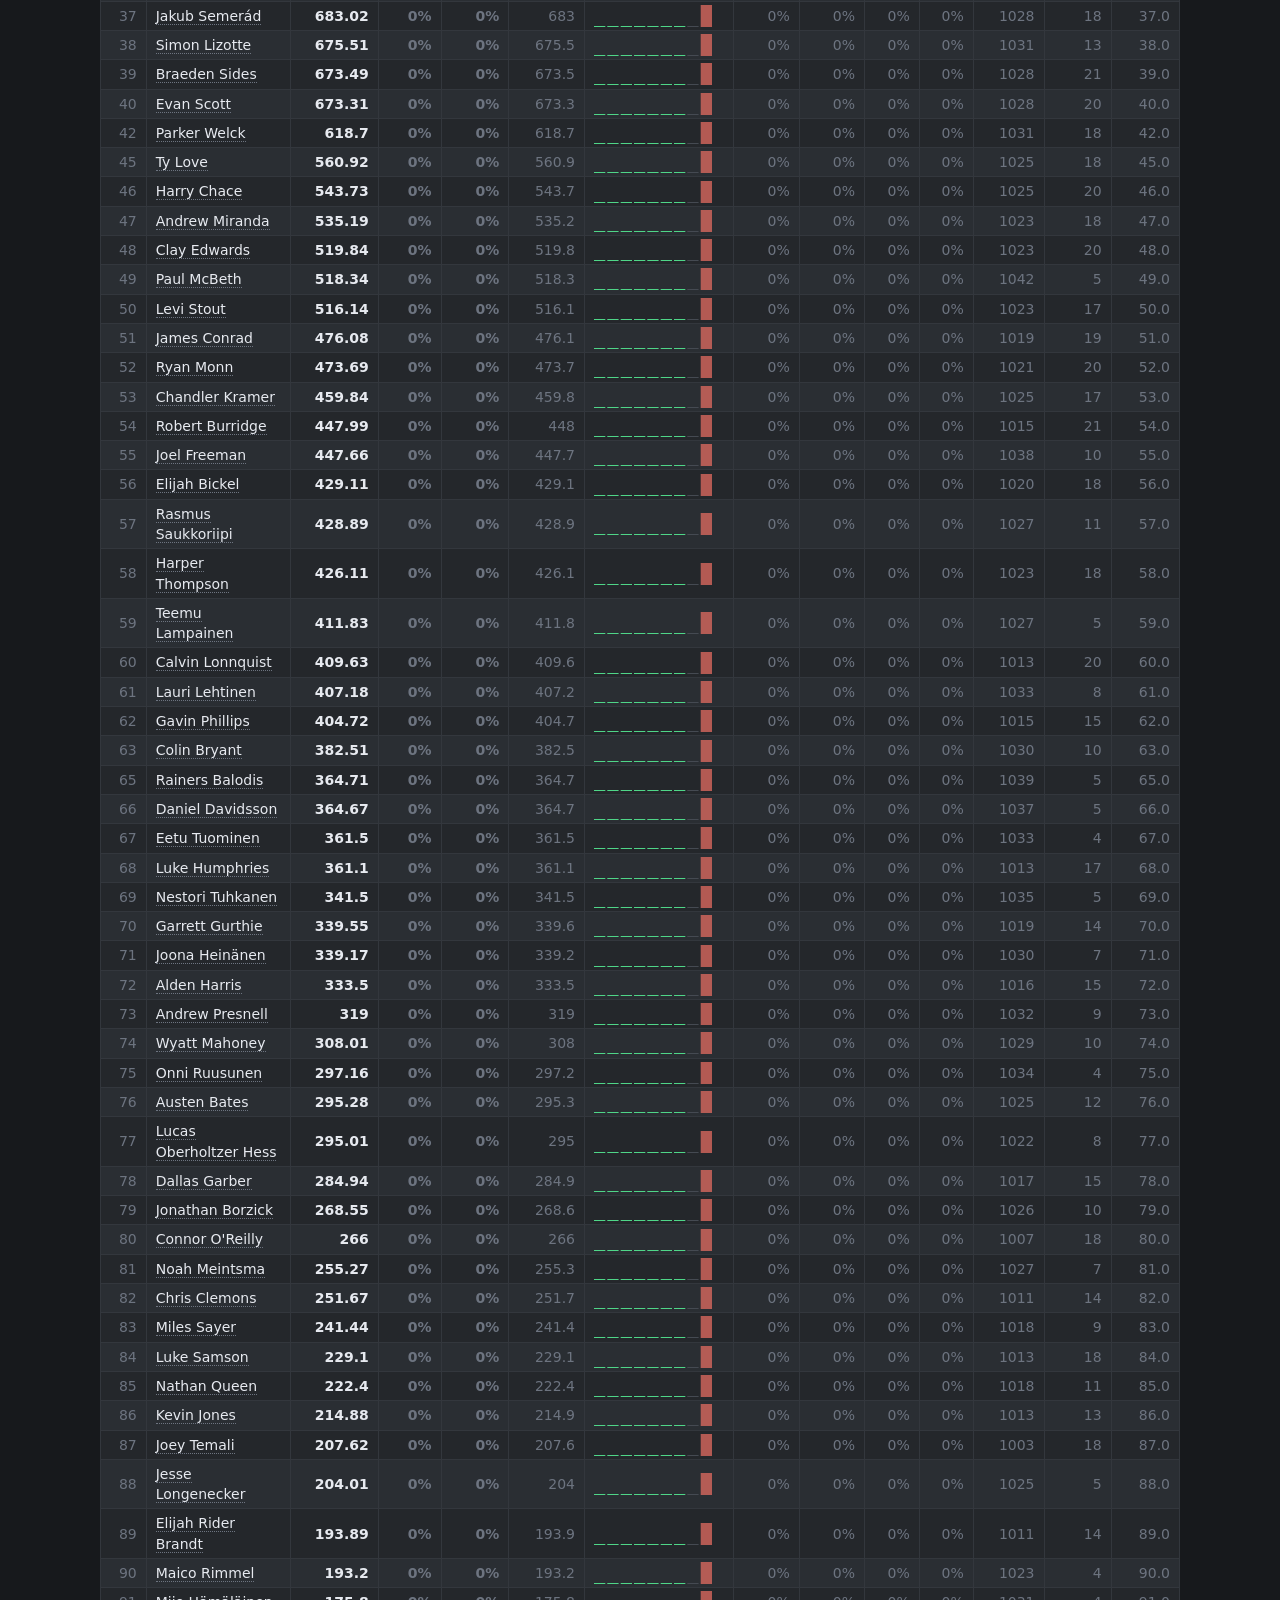
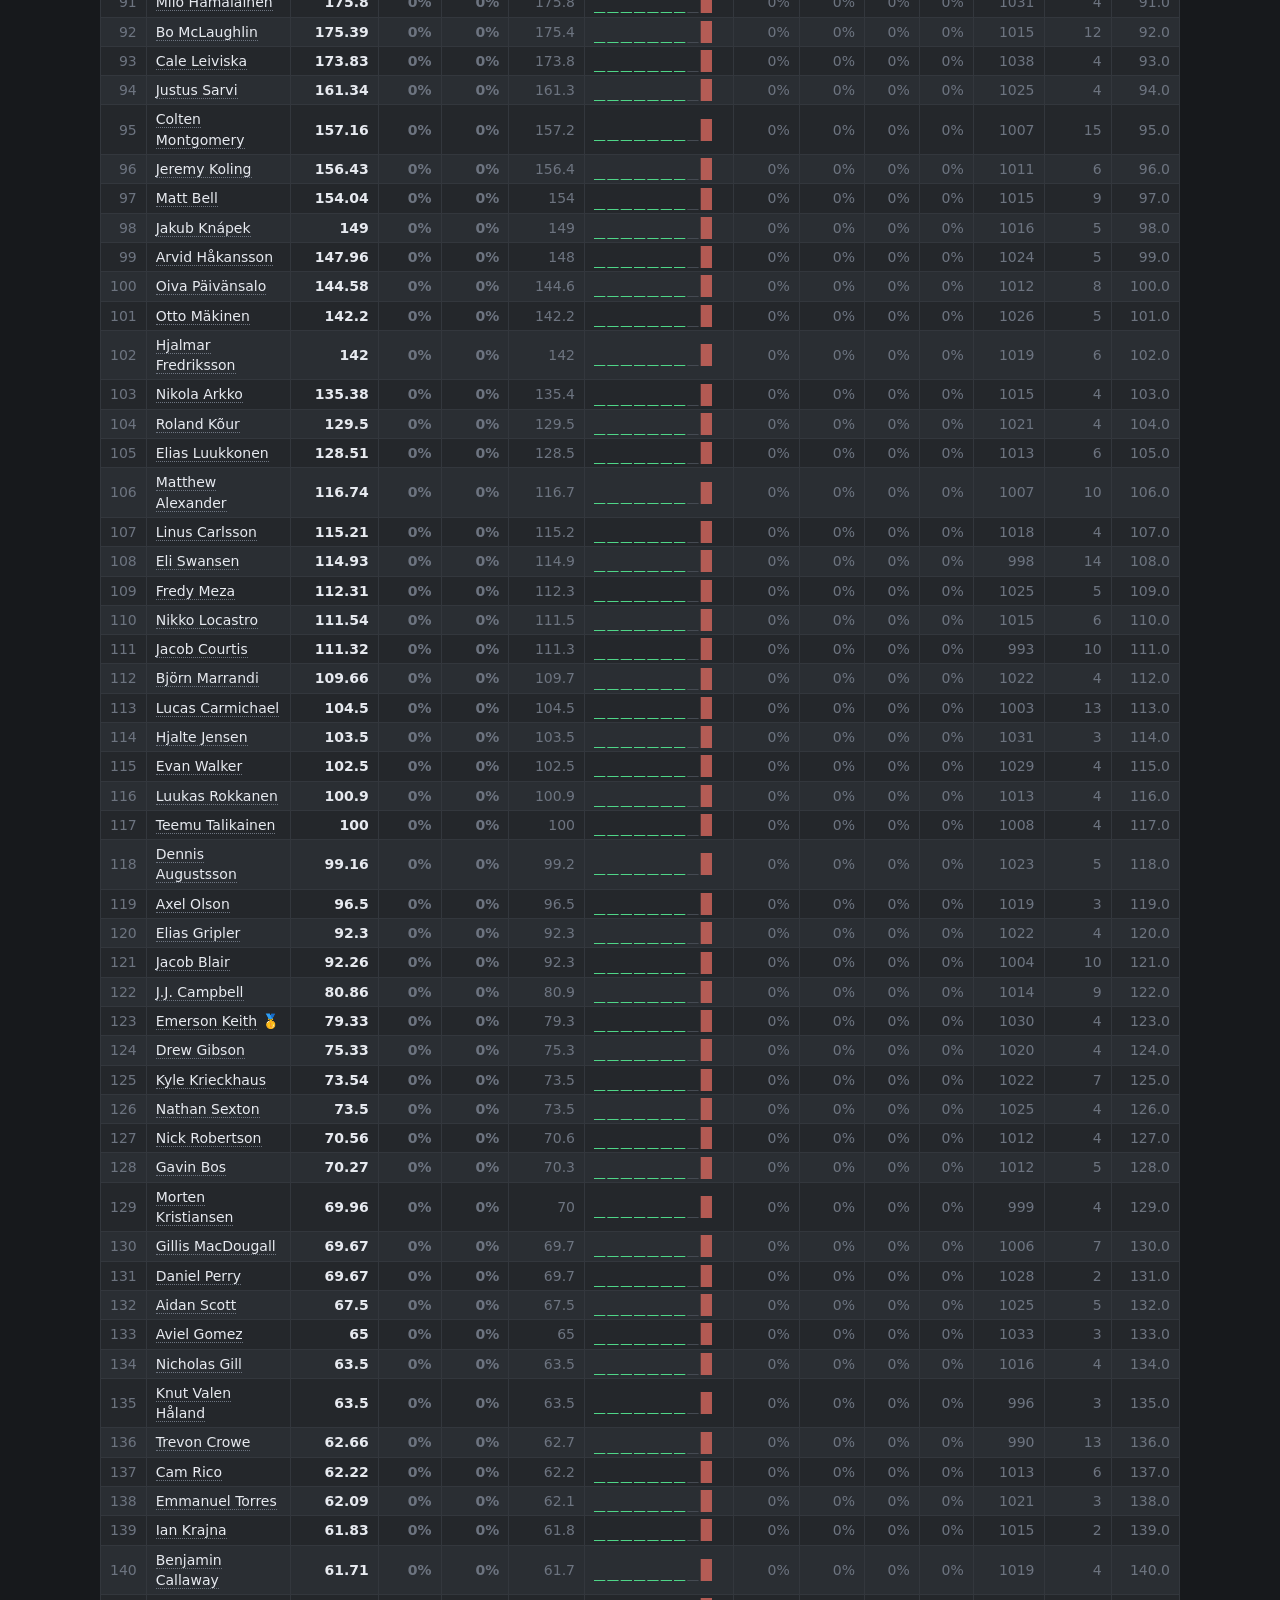
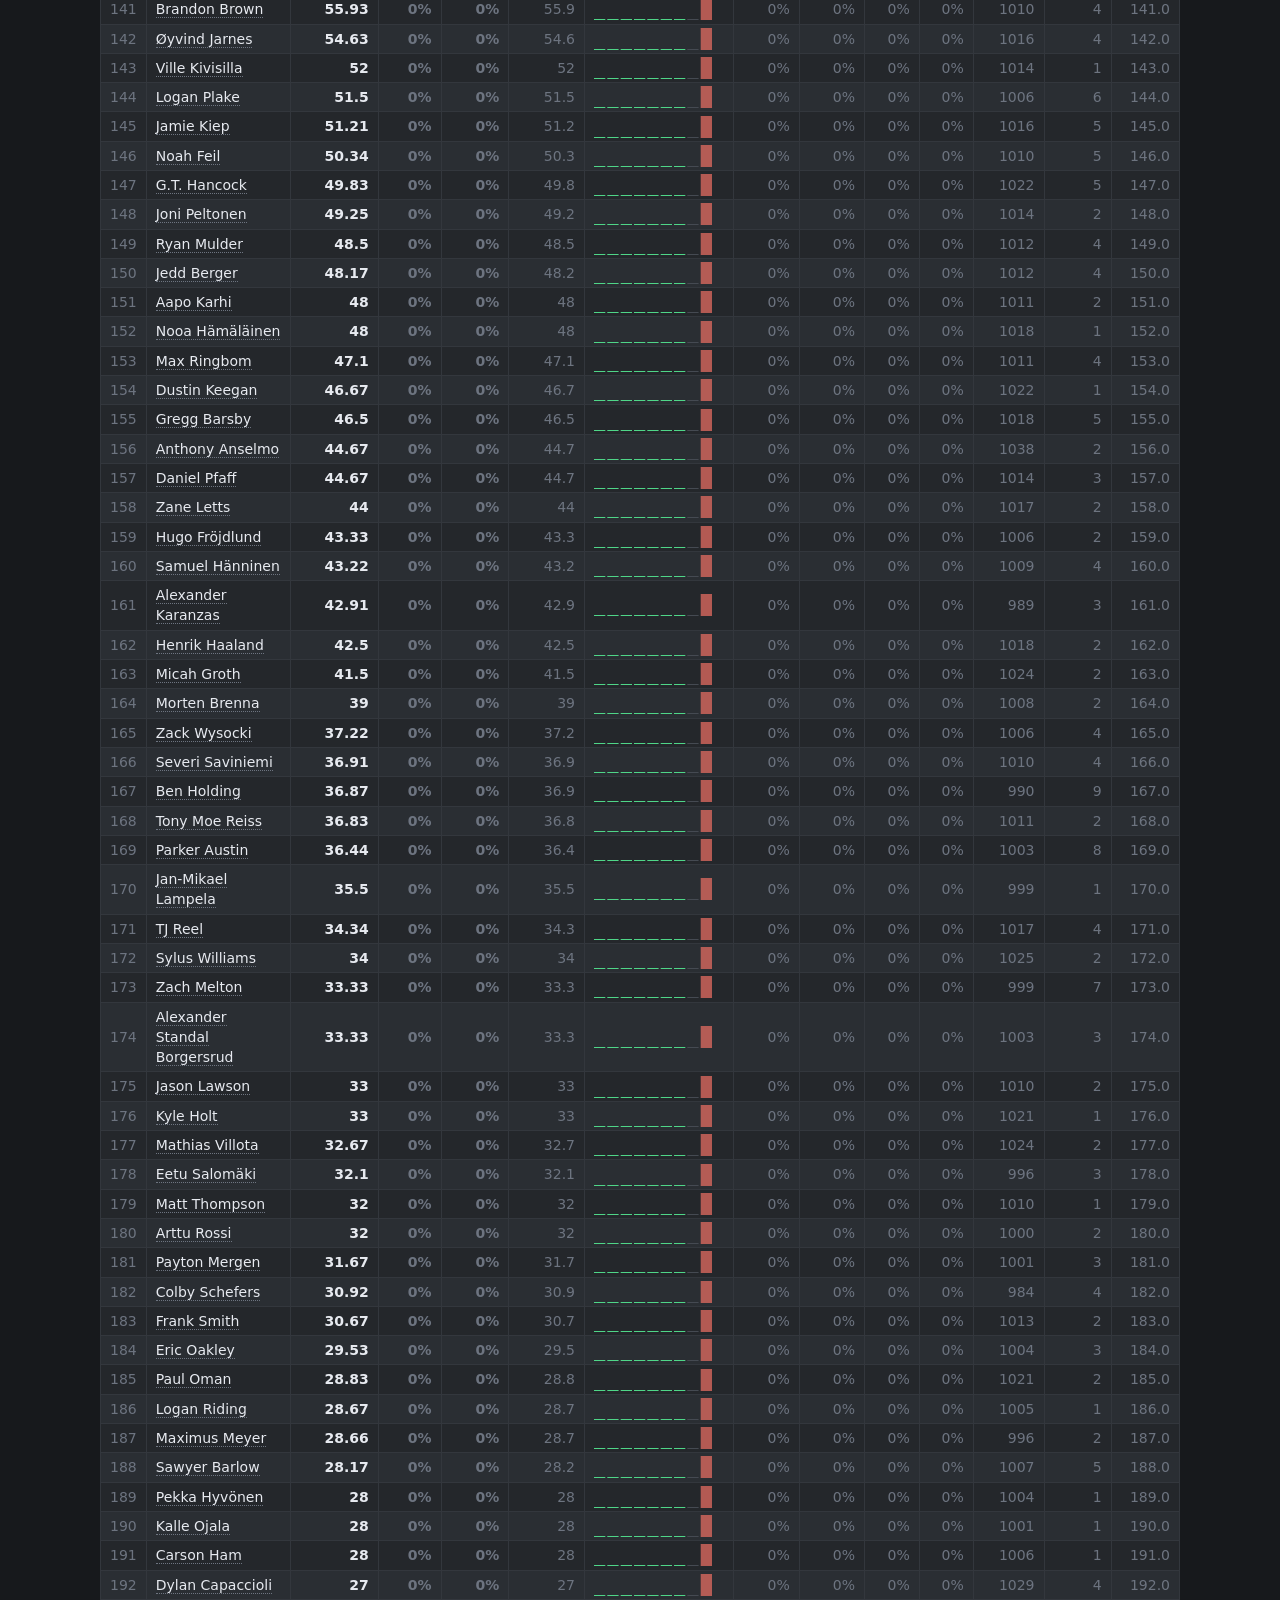
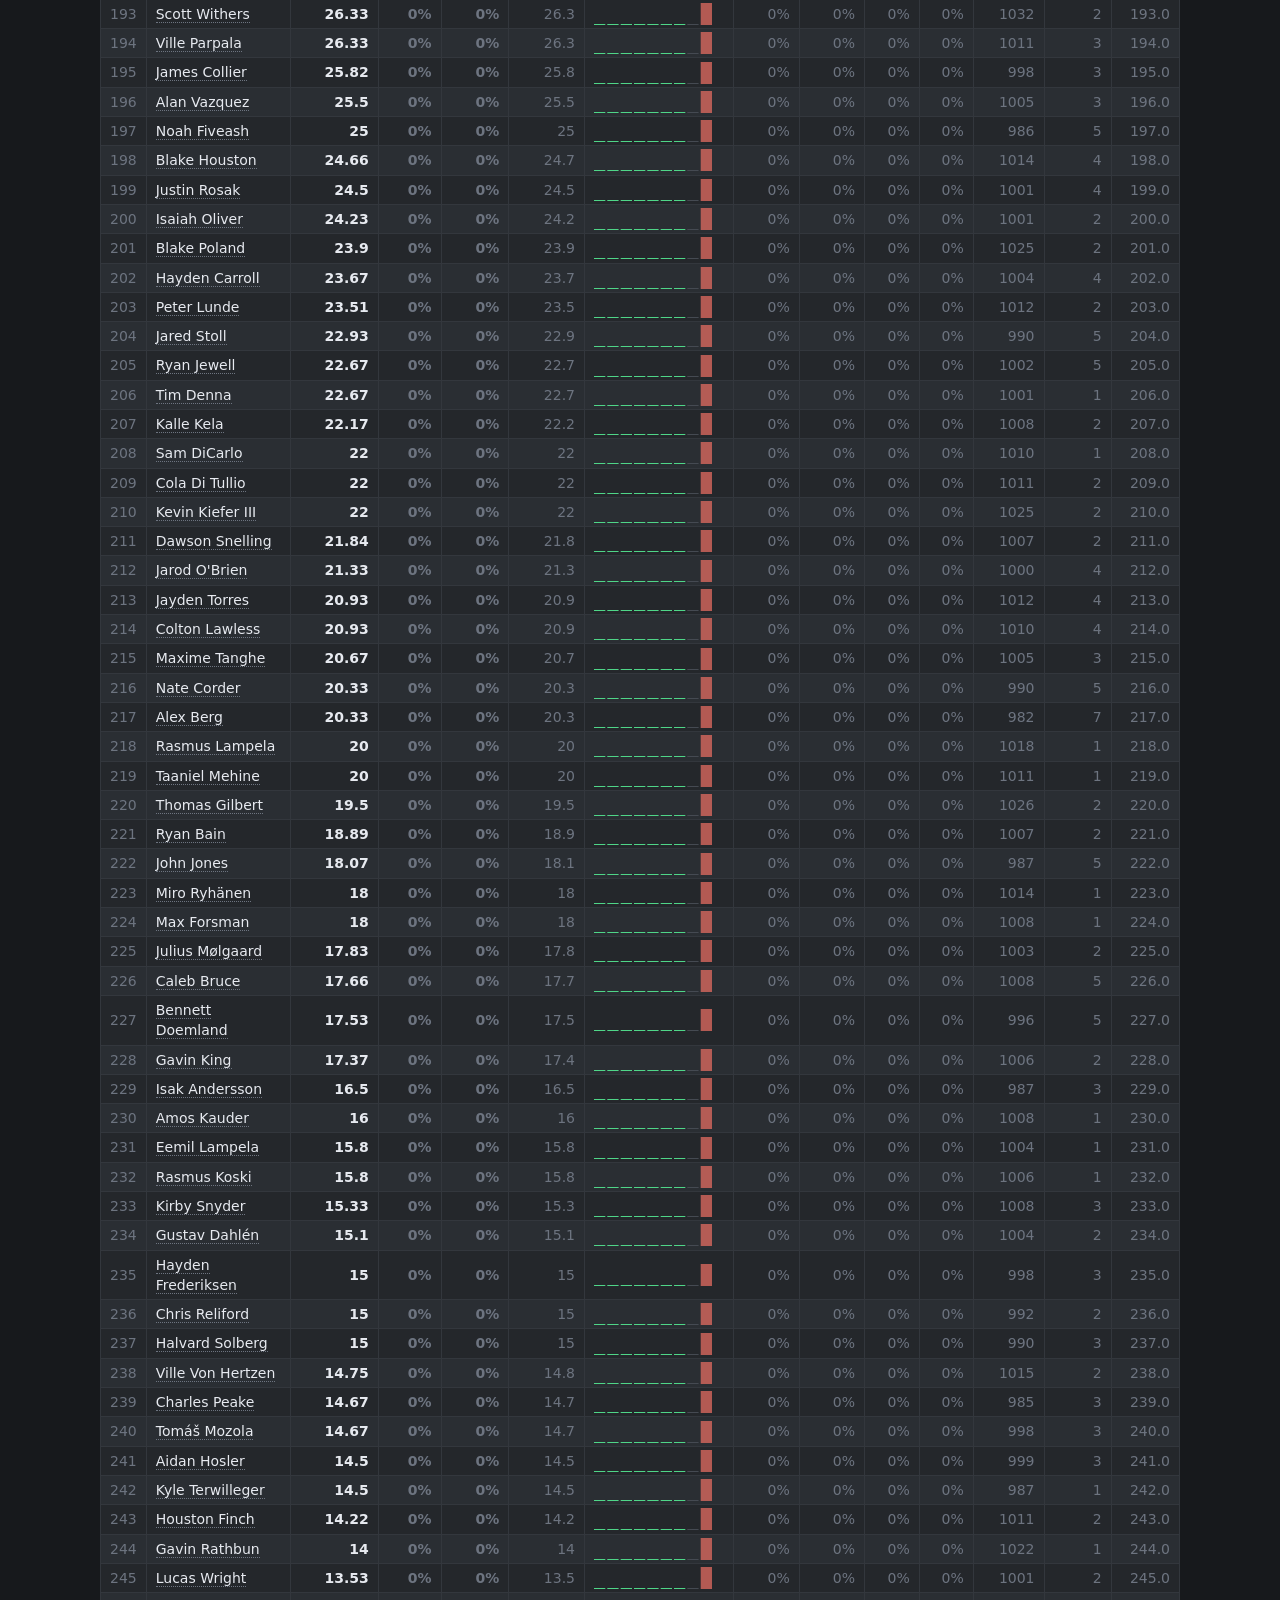
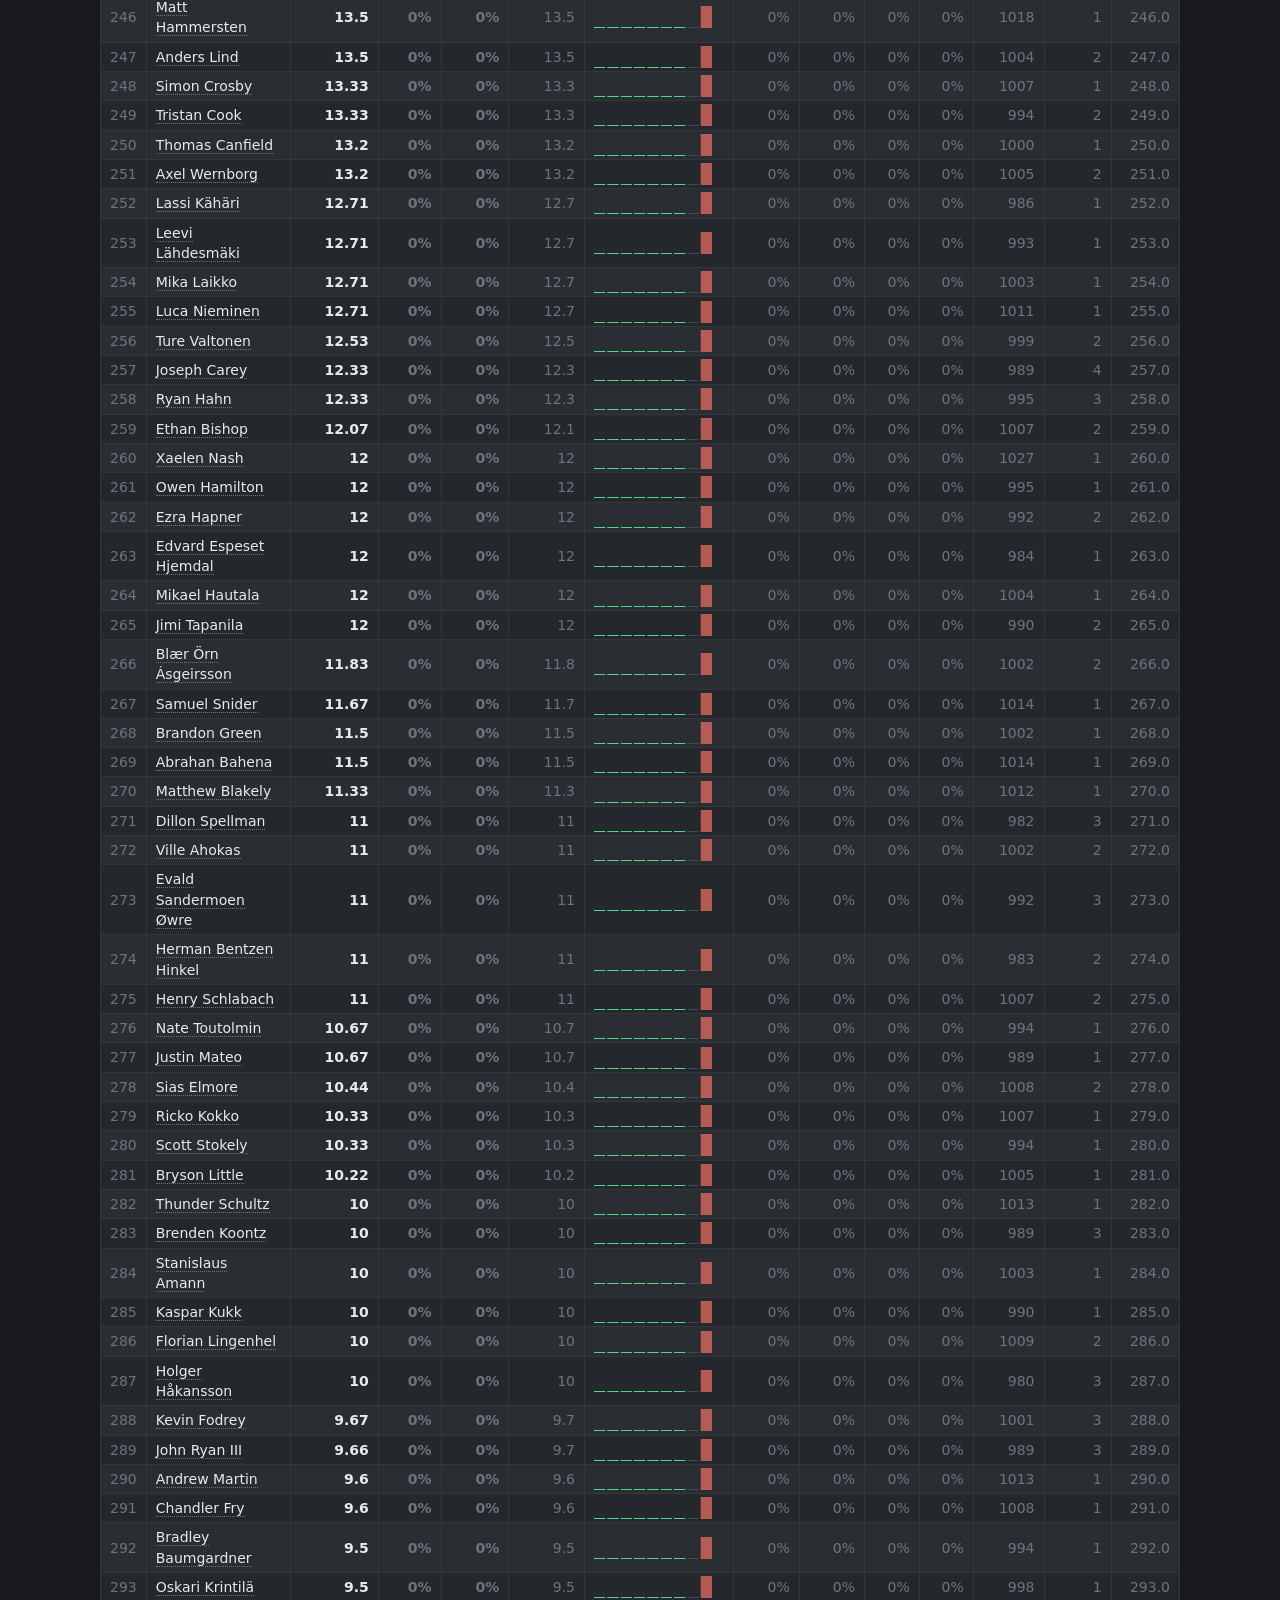
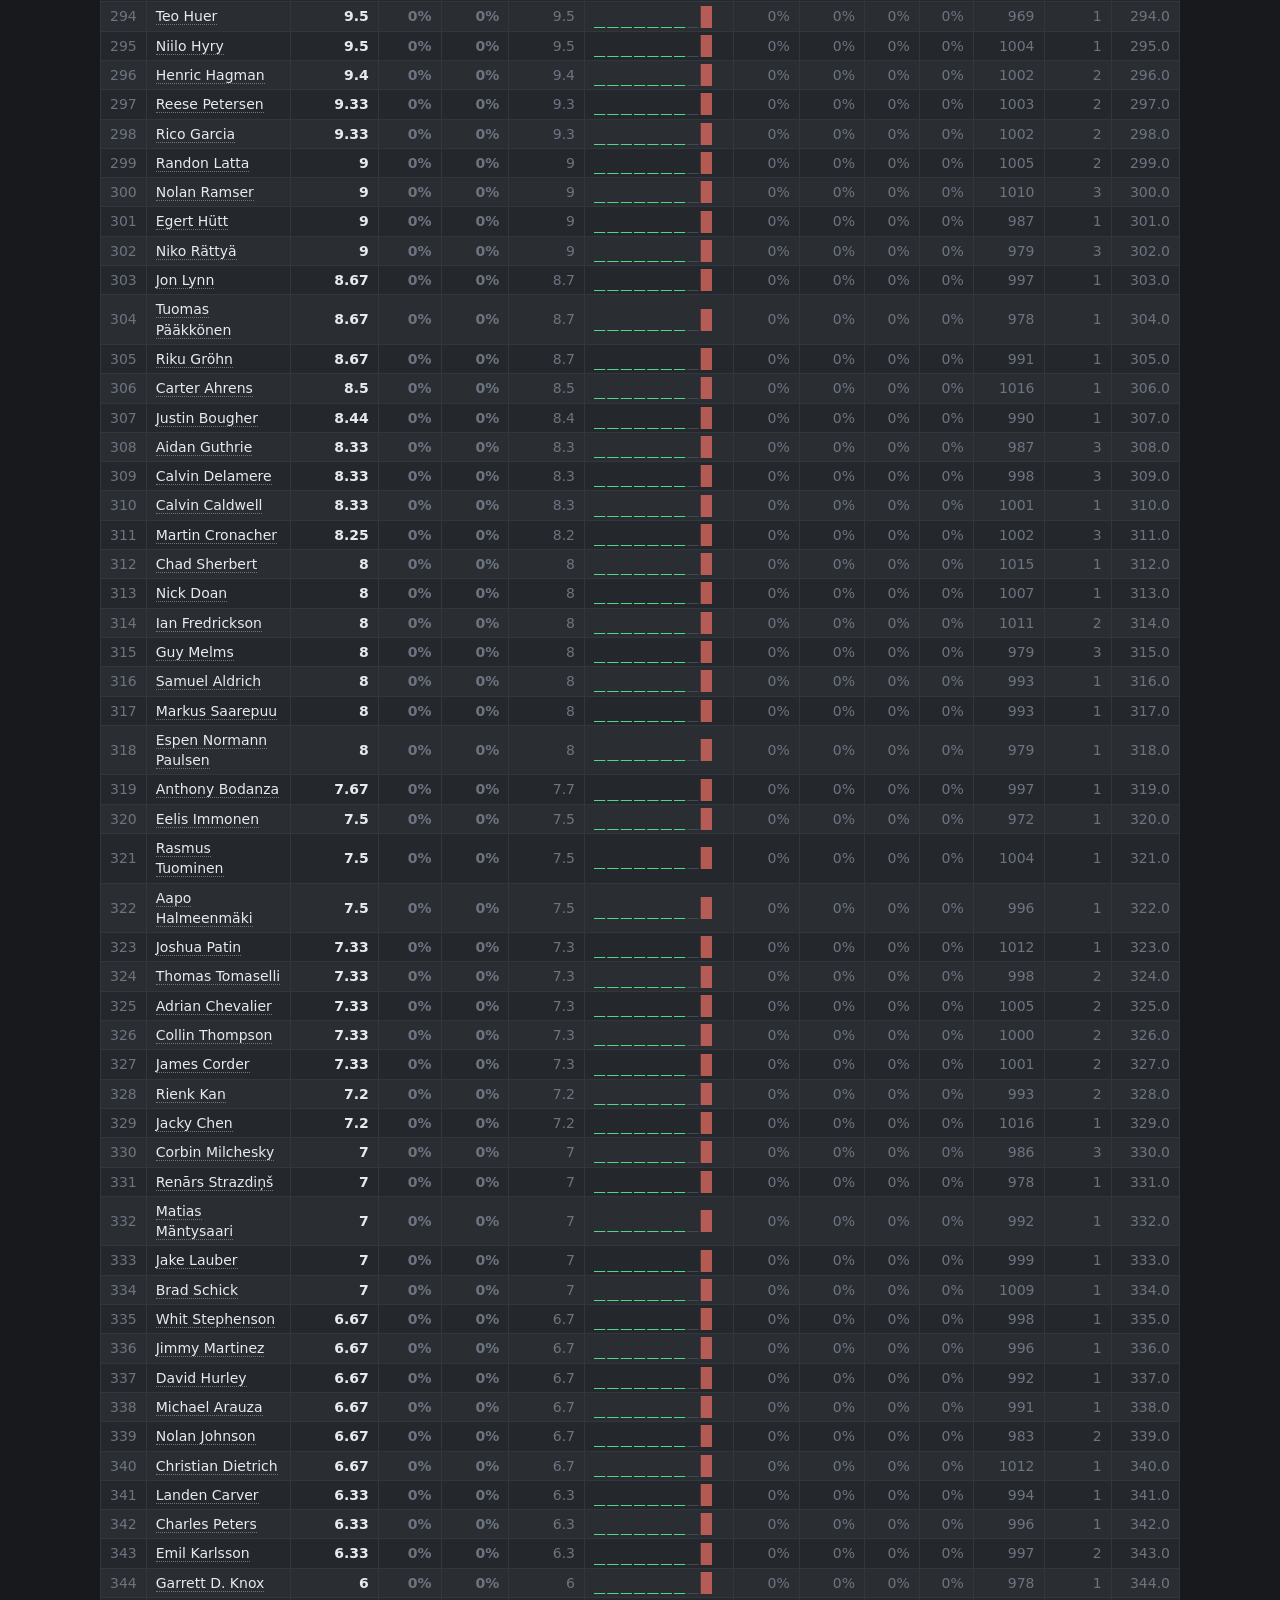
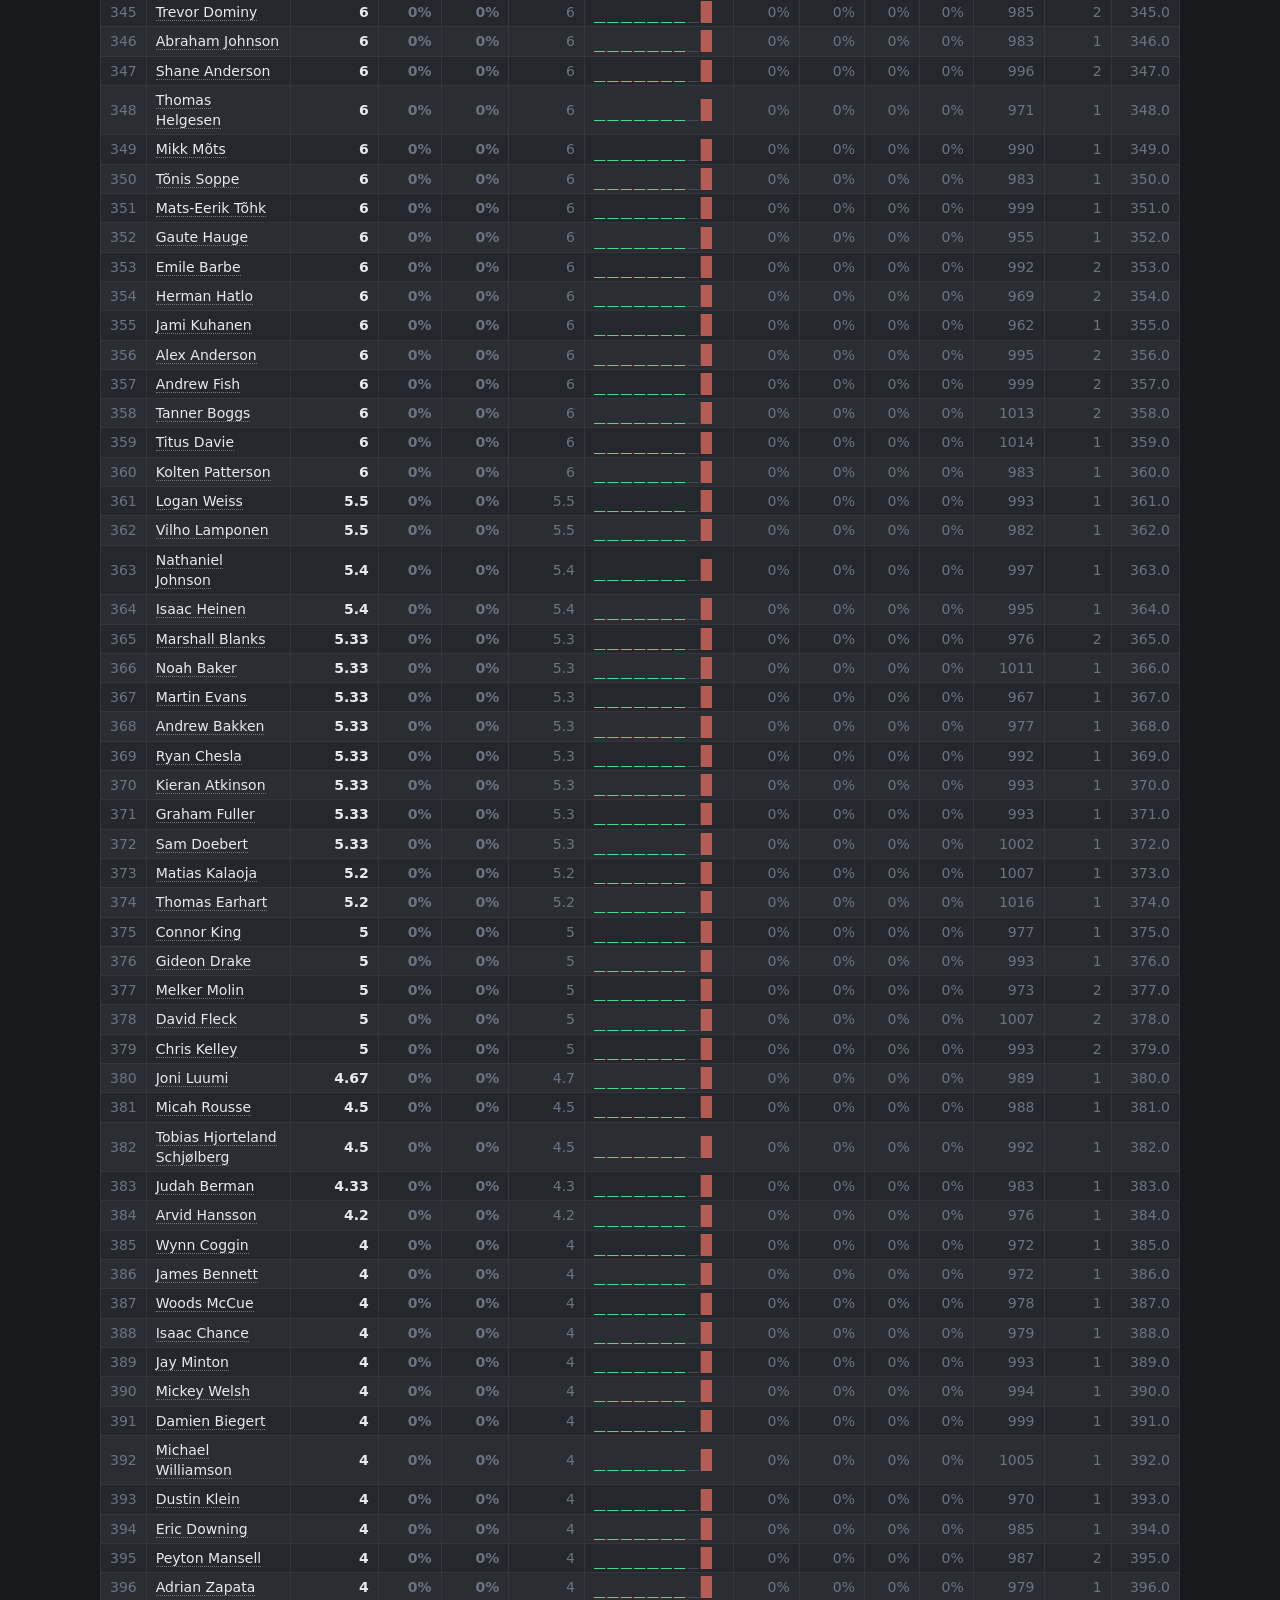
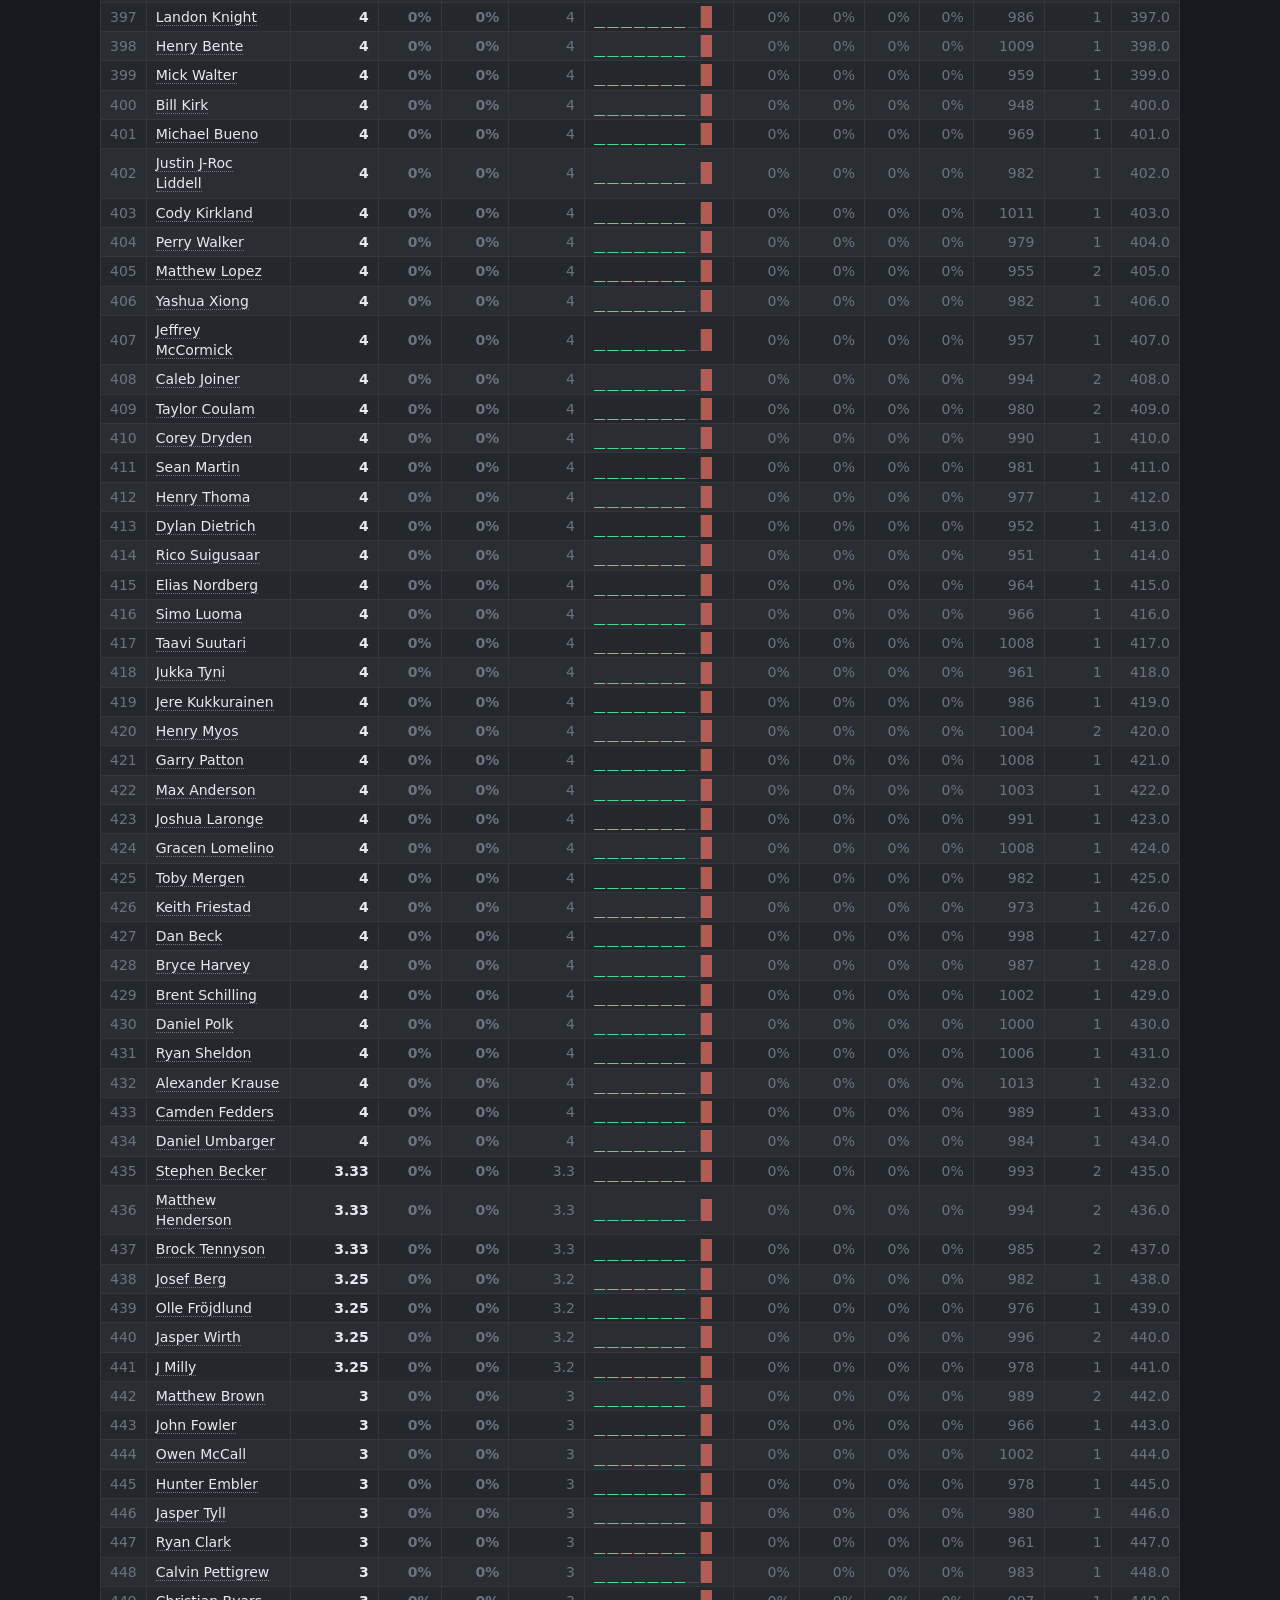
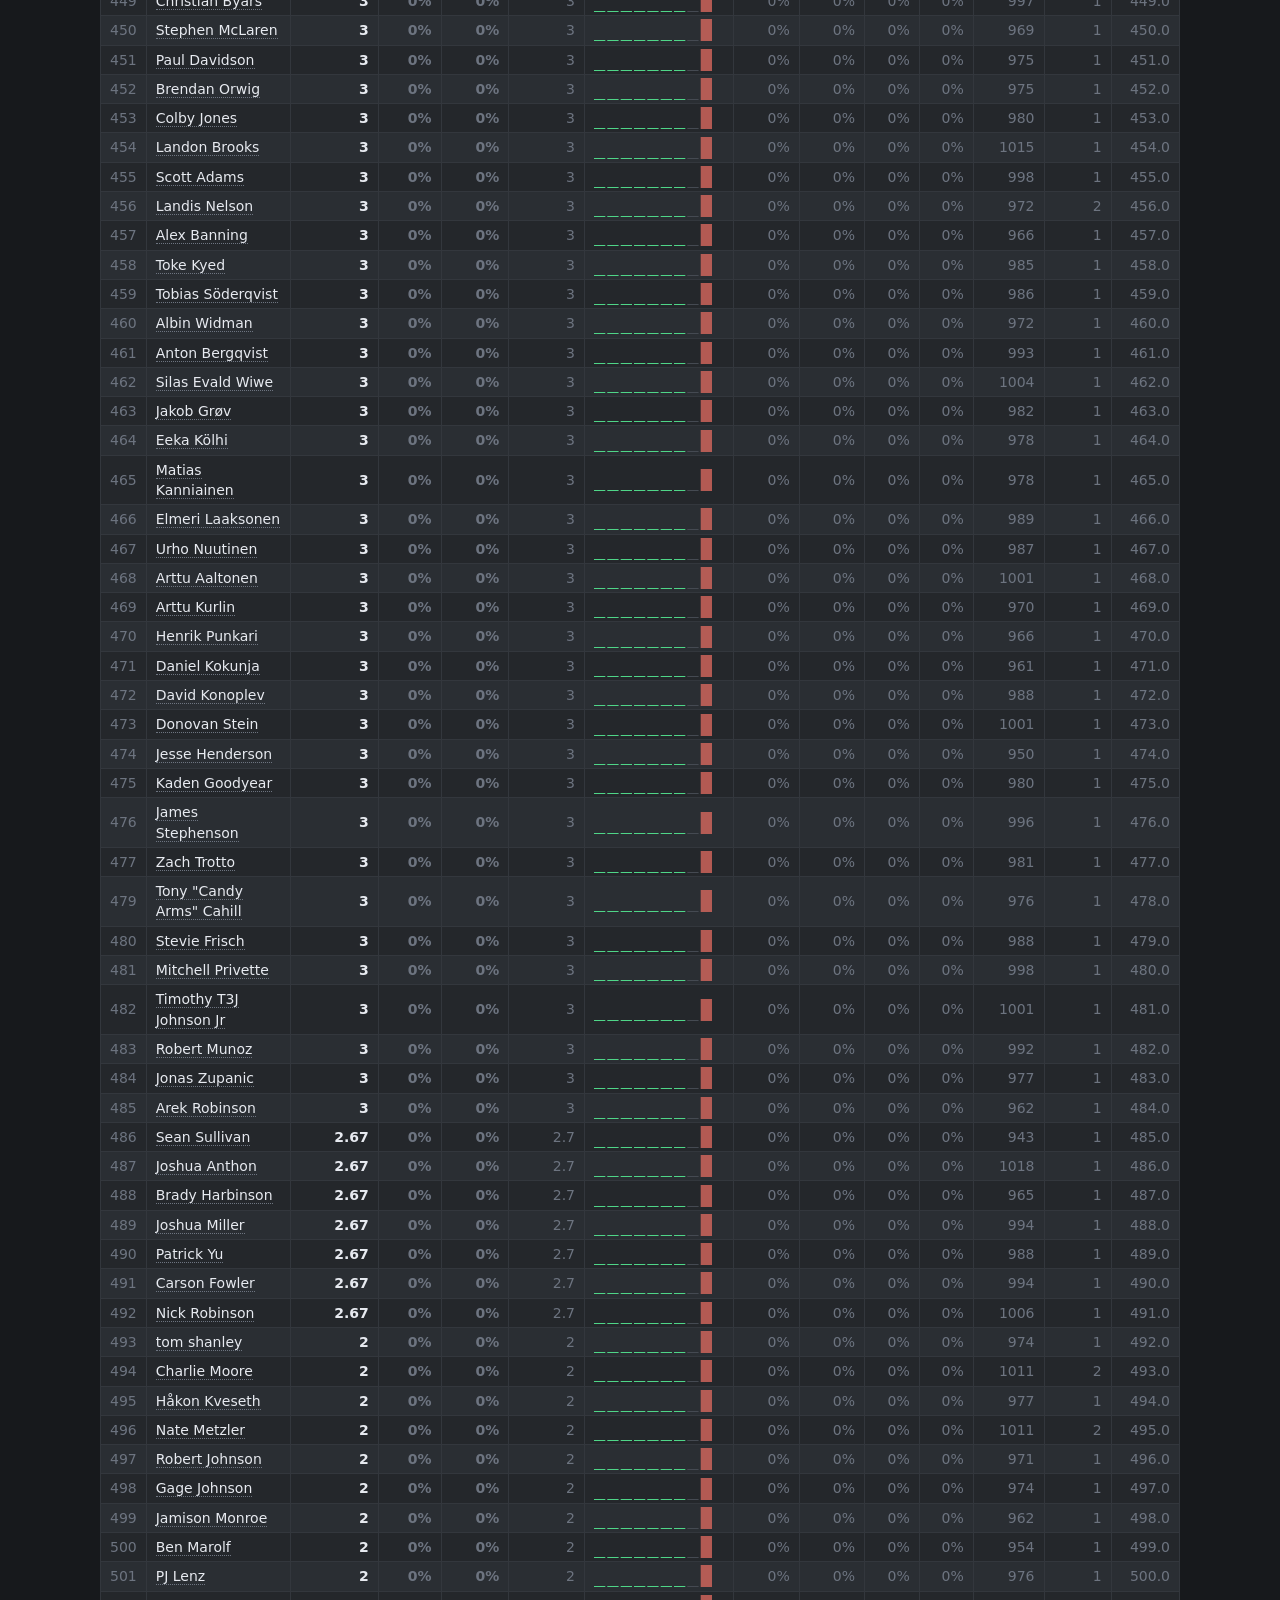
==== commit c8e69367: "Publish site (2026-11-20 19:07Z)" ====
--- a/docs/index.html
+++ b/docs/index.html
@@ -39,12 +39,6 @@
 </head>
 <body class="ledger">
 <div id="app">
-  <nav id="site-nav" aria-label="Site">
-    <a data-group="season" href="#forecast" class="active">This season</a>
-    <a data-group="next" href="#2027">Next season</a>
-    <a data-group="plan" href="#tour-planner">Planners</a>
-    <a href="how-it-works.html">How it works</a>
-  </nav>
   <header id="top">
     <div class="title">
       <p class="kicker" id="kicker">2026 DGPT Season Forecast</p>
@@ -56,22 +50,20 @@
       <p id="live-note" hidden></p>
     </div>
     <div class="controls">
-      <!-- app.js keeps these hrefs, the active marks and which group's tabs
-           are showing in step with the URL hash -->
-      <nav class="seg" id="view-seg" aria-label="Views">
-        <a data-view="forecast" href="#forecast" class="active">Forecast</a>
-        <a data-view="possible" href="#whats-left">What's left</a>
-        <a data-view="race" href="#event-odds">Event odds</a>
-        <a data-view="next" href="#2027" hidden>2027</a>
-        <a data-view="whatif" href="#what-if" hidden>What if</a>
-        <a data-view="euro" href="#eurotour" hidden>EuroTour</a>
-        <a data-view="tour" href="#tour-planner" hidden>Tour planner</a>
-        <a data-view="am" href="#am-planner" hidden>Am planner</a>
-      </nav>
-      <nav class="seg" id="division-seg" aria-label="Division">
-        <a data-div="mpo" href="#forecast/mpo" class="active">MPO</a>
-        <a data-div="fpo" href="#forecast/fpo">FPO</a>
-      </nav>
+      <div class="seg" id="view-seg">
+        <button data-view="forecast" class="active">Forecast</button>
+        <button data-view="possible">What's left</button>
+        <button data-view="race">Event odds</button>
+        <button data-view="next">2027</button>
+        <button data-view="whatif">What if</button>
+        <button data-view="euro">EuroTour</button>
+        <button data-view="tour">Tour planner</button>
+        <button data-view="am">Am planner</button>
+      </div>
+      <div class="seg" id="division-seg">
+        <button data-div="mpo" class="active">MPO</button>
+        <button data-div="fpo">FPO</button>
+      </div>
     </div>
   </header>
 
--- a/docs/style.css
+++ b/docs/style.css
@@ -29,23 +29,10 @@
 @keyframes live-pulse { 0%, 100% { opacity: 1; } 50% { opacity: .3; } }
 .controls { display: flex; gap: 8px; }
 
-/* segmented control (band = active, per Ledger greyscale-structure rule).
-   The header's two are links, so each view has a URL; the in-page ones are
-   buttons. */
+/* segmented control (band = active, per Ledger greyscale-structure rule) */
 .seg { display: flex; border: 1px solid var(--grid-strong); border-radius: var(--radius); overflow: hidden; background: var(--paper); }
-.seg button, .seg a { font: inherit; padding: 6px 13px; background: none; border: none; color: var(--ink-2); cursor: pointer; text-decoration: none; white-space: nowrap; }
-.seg a:hover { color: var(--ink); }
-.seg a[hidden] { display: none; }
-.seg button.active, .seg a.active { background: var(--band); color: var(--band-ink); font-weight: 700; }
-
-/* top-level nav: the site's sections, on every page. Greyscale, because it is
-   structure — the current section is marked by weight and a rule, not colour. */
-#site-nav { display: flex; flex-wrap: wrap; gap: 2px 20px; padding-top: 10px; border-bottom: 1px solid var(--grid-strong); font-size: var(--fs-body); }
-#site-nav a { padding: 4px 0 6px; margin-bottom: -1px; color: var(--ink-2); text-decoration: none; border-bottom: 2px solid transparent; white-space: nowrap; }
-#site-nav a:hover { color: var(--ink); }
-#site-nav a.active { color: var(--ink); font-weight: 700; border-bottom-color: var(--ink); }
-/* four sections on one line down to a 360px phone */
-@media (max-width: 480px) { #site-nav { gap: 2px 13px; font-size: 13px; } }
+.seg button { font: inherit; padding: 6px 13px; background: none; border: none; color: var(--ink-2); cursor: pointer; }
+.seg button.active { background: var(--band); color: var(--band-ink); font-weight: 700; }
 
 /* tables */
 /* guide on the left, column-mode control on the right; they stack rather than
@@ -672,8 +659,8 @@
   .wi-hint:empty { display: none; }
 }
 
-/* On a narrow phone the tabs and the division switch share a row that may not
-   hold both; let it wrap rather than scroll the header sideways. */
+/* Six tabs no longer fit one line on a phone; let the row wrap rather than
+   scroll the header sideways. */
 .controls { flex-wrap: wrap; }
 #view-seg { flex-wrap: wrap; }
 
